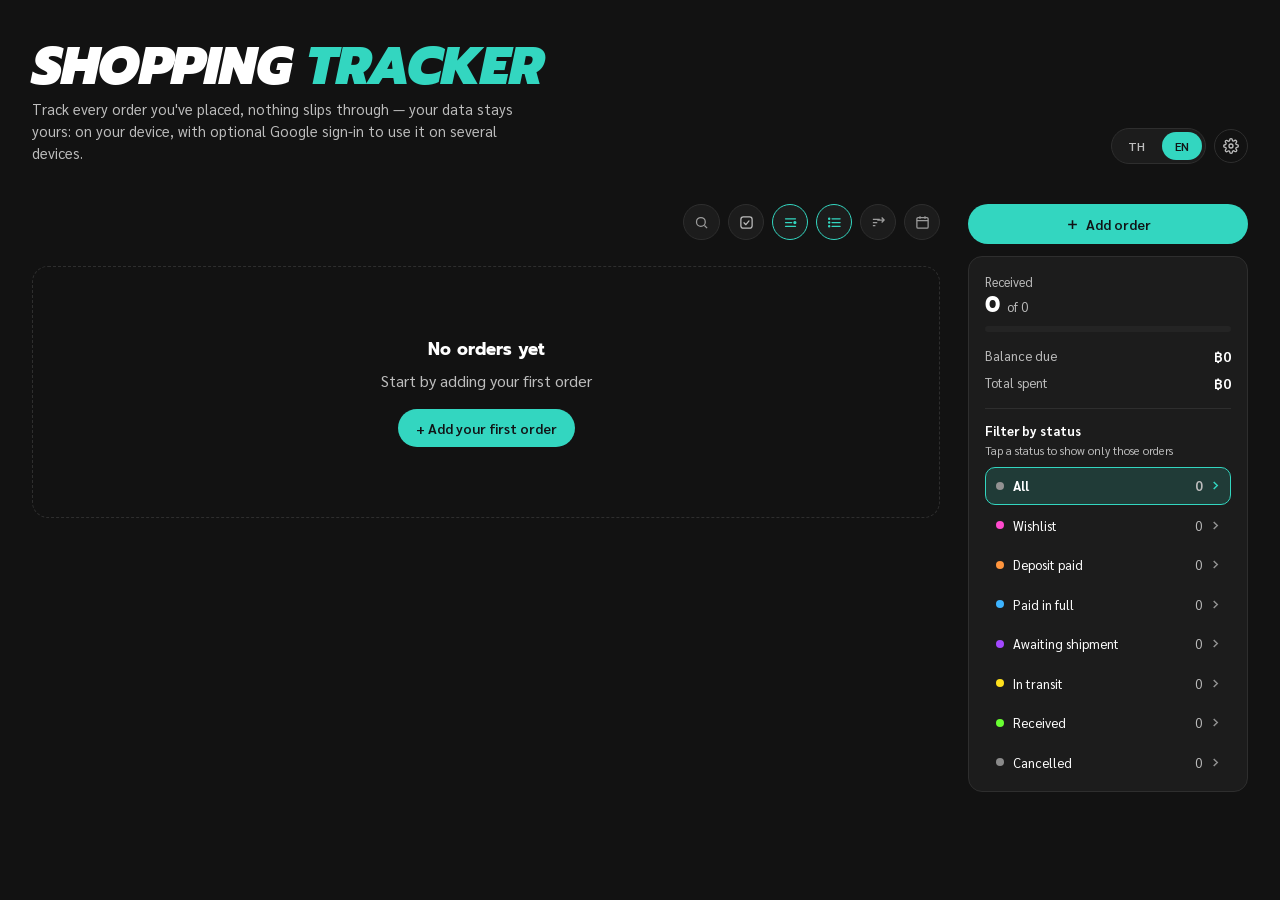
==== index.html @ 0cabcb52 "Add files via upload" ====
<!DOCTYPE html>
<html lang="en">
<head>
<meta charset="UTF-8">
<meta name="viewport" content="width=device-width, initial-scale=1.0">
<title>Shopping Tracker</title>
<link rel="icon" type="image/svg+xml" href="data:image/svg+xml,%3Csvg%20xmlns%3D%22http%3A%2F%2Fwww.w3.org%2F2000%2Fsvg%22%20viewBox%3D%220%200%2024%2024%22%3E%3Crect%20width%3D%2224%22%20height%3D%2224%22%20rx%3D%226%22%20fill%3D%22%2333d6c0%22%2F%3E%3Cg%20transform%3D%22translate%284.4%204.6%29%20scale%28.63%29%22%20fill%3D%22none%22%20stroke%3D%22%23121212%22%20stroke-width%3D%222.4%22%20stroke-linecap%3D%22round%22%20stroke-linejoin%3D%22round%22%3E%3Ccircle%20cx%3D%229%22%20cy%3D%2221%22%20r%3D%221.2%22%2F%3E%3Ccircle%20cx%3D%2220%22%20cy%3D%2221%22%20r%3D%221.2%22%2F%3E%3Cpath%20d%3D%22M1%201h4l2.7%2013.4a2%202%200%200%200%202%201.6h9.7a2%202%200%200%200%202-1.6L23%206H6%22%2F%3E%3C%2Fg%3E%3C%2Fsvg%3E">
<link rel="apple-touch-icon" href="[data-uri]">
<link rel="preconnect" href="https://fonts.googleapis.com">
<link href="https://fonts.googleapis.com/css2?family=Prompt:ital,wght@0,500;0,600;0,700;1,800;1,900&family=Sarabun:wght@400;500;600&display=swap" rel="stylesheet">
<style>
  :root{
    --bg: #121212;
    --bg-soft: #171717;
    --surface: #1c1c1c;
    --surface-alt: #242424;
    --border: #2e2e2e;
    --text: #ffffff;
    --text-muted: #bdbdbd;
    --text-faint: #929292;
    --accent: #33d6c0;
    --accent-strong: #14b8a6;
    --accent-soft: rgba(51,214,192,.14);
    --accent-ink: #33d6c0;
    --on-accent: #111315;
    --on-color: #111315;
    --due-ink: #ff953d;
    --status-deposit: #ff953d;
    --status-full: #3db4ff;
    --status-shipping: #a348ff;
    --status-intransit: #ffe11d;
    --status-received: #69ff32;
    --status-cancelled: #8a8a8a;
    --status-wishlist: #ff4ace;
    --danger: #ef6f6f;
    --radius: 12px;
    --radius-lg: 16px;
    --font-display: 'Prompt', 'Sarabun', 'Segoe UI', 'Leelawadee UI', sans-serif;
    --font-body: 'Sarabun', 'Noto Sans Thai', 'Segoe UI', 'Leelawadee UI', sans-serif;
  }

  /* ---------- Modes ---------- */
  /* :root above is dark mode (default). The primary color (--accent*, --on-accent) is
     overridden at runtime by applyAppearance() from the gear menu. */
  [data-theme="light"]{
    --bg: #f7f7f8;
    --bg-soft: #ffffff;
    --surface: #ffffff;
    --surface-alt: #f0f1f2;
    --border: #e2e3e6;
    --text: #1a1a1a;
    --text-muted: #57575c;
    --text-faint: #77777d;
    --accent: #0f9c8c;
    --accent-strong: #0c7c70;
    --accent-soft: rgba(15,156,140,.10);
    --accent-ink: #0f9c8c;
    --on-accent: #ffffff;
    --on-color: #111315;
    --due-ink: #ec6300;
    --status-deposit: #ffab66;
    --status-full: #66c4ff;
    --status-shipping: #ba75ff;
    --status-intransit: #ffe433;
    --status-received: #9aff75;
    --status-cancelled: #9a9aa0;
    --status-wishlist: #ff6dd8;
    --danger: #d64545;
  }


  *{ box-sizing: border-box; }
  html,body{ margin:0; padding:0; }
  body{
    background: var(--bg);
    color: var(--text);
    font-family: var(--font-body);
    line-height: 1.5;
    min-height: 100vh;
    padding-bottom: 64px;
  }
  h1,h2,h3, .display{ font-family: var(--font-display); margin: 0; }
  button{ font-family: inherit; }
  a{ color: var(--accent-ink); }
  ::selection{ background: var(--accent-soft); }

  :focus-visible{ outline: 2px solid var(--accent); outline-offset: 2px; }

  .wrap{ max-width: 1600px; margin: 0 auto; padding: 0 32px; }

  /* ---------- Header ---------- */
  .app-header{
    position: relative;
    padding: 40px 0 20px;
  }
  .header-content{
    position: relative; z-index: 2;
    display:flex; align-items:flex-end; justify-content:space-between; gap: 16px; flex-wrap: wrap;
  }
  /* Punchy display title: heavy italic caps (Latin), last word picked out in the primary color */
  .header-text h1{
    font-size: clamp(30px, 6.2vw, 52px); font-weight: 900; font-style: italic; text-transform: uppercase;
    letter-spacing: -.015em; line-height: 1.02; color: var(--text);
  }
  html[lang="th"] .header-text h1{ letter-spacing: 0; line-height: 1.18; }
  .header-text h1 .hl{ color: var(--accent); }
  .header-text p{ max-width: 62ch; }
  .header-text p{ margin: 6px 0 0; color: var(--text-muted); font-size: 14.5px; }
  .header-overlay{ display:none; }
  .header-actions{ display:flex; gap:8px; flex-wrap: wrap; align-items:center; }

  /* Banner mode: a custom header photo with the title/subtitle and the action
     buttons both anchored to the bottom edge (same row as the default layout),
     faded into the page background so the text stays readable. */
  .app-header.has-banner{
    position: relative;
    padding: 0; min-height: 280px; border-radius: var(--radius-lg);
    background-size: cover; background-position: center;
    display:flex; flex-direction:column;
  }
  .app-header.has-banner .header-overlay{
    display:block; position:absolute; inset:0; pointer-events:none; border-radius: inherit;
    background: linear-gradient(to top, var(--bg) 0%, var(--bg) 10%, transparent 62%);
  }
  .app-header.has-banner .header-content{
    flex: 1 1 auto; position:relative;
    padding: 16px 22px 22px; min-height: 280px;
  }
  .app-header.has-banner .header-actions{
    background: rgba(0,0,0,.5); backdrop-filter: blur(10px); -webkit-backdrop-filter: blur(10px);
    padding: 6px; border-radius: 999px;
  }
  .app-header.has-banner .header-actions .btn-ghost-sm,
  .app-header.has-banner .header-actions .btn-icon-info{
    color: #f5f5f5; border-color: rgba(255,255,255,.3);
  }
  .app-header.has-banner .header-actions .btn-ghost-sm:hover,
  .app-header.has-banner .header-actions .btn-icon-info:hover{
    color: #ffffff; border-color: rgba(255,255,255,.55);
  }
  .app-header.has-banner .header-text h1{ text-shadow: 0 2px 16px color-mix(in srgb, var(--bg) 85%, transparent); }
  .app-header.has-banner .header-text h1 .hl{ color: color-mix(in srgb, var(--accent) 72%, #fff); }
  [data-theme="light"] .app-header.has-banner .header-text h1 .hl{ color: var(--accent-strong); }
  .app-header.has-banner .header-text p{ text-shadow: 0 1px 8px color-mix(in srgb, var(--bg) 80%, transparent); }

  .btn-ghost-sm{
    background: transparent; border: 1px solid var(--border); color: var(--text-muted);
    padding: 8px 14px; border-radius: 999px; font-size: 13px; cursor:pointer;
    display:inline-flex; align-items:center; gap:6px; transition: border-color .15s, color .15s;
  }
  .btn-ghost-sm:hover{ border-color: var(--accent); color: var(--text); }

  .lang-toggle{
    display:flex; background: var(--surface); border:1px solid var(--border); border-radius:999px; padding:3px; gap:3px;
  }
  .lang-toggle .lang-btn{
    background:none; border:none; color: var(--text-muted); padding: 6px 13px; border-radius:999px;
    font-size: 12px; font-weight:600; cursor:pointer; letter-spacing:.02em;
  }
  .lang-toggle .lang-btn.active{ background: var(--accent); color: var(--on-accent); }

  .btn-icon-info{
    width: 34px; height: 34px; border-radius: 50%; flex-shrink: 0;
    display:flex; align-items:center; justify-content:center;
    background: transparent; border: 1px solid var(--border); color: var(--text-muted); cursor:pointer;
    transition: border-color .15s, color .15s;
  }
  .btn-icon-info:hover{ border-color: var(--accent); color: var(--text); }



  /* ---------- Help (manual style) ---------- */
  .modal.help-modal{ max-width: 680px; }
  .help-tabs{ display:flex; gap:6px; overflow-x:auto; padding-bottom:6px; margin-bottom:6px; scrollbar-width:thin; }
  .help-tab{
    flex:0 0 auto; padding:7px 14px; border-radius:999px; border:1px solid var(--border); background: var(--surface);
    color: var(--text-muted); font:inherit; font-size:13px; cursor:pointer; white-space:nowrap;
  }
  .help-tab:hover{ border-color: var(--accent); color: var(--text); }
  .help-tab.active{ background: var(--accent); border-color: var(--accent); color: var(--on-accent); font-weight:600; }
  .help-panel{ display:none; }
  .help-panel.active{ display:block; }
  .hintro{ margin:10px 0 4px; font-size:14px; color: var(--text-muted); line-height:1.6; }
  .hstep{ display:flex; gap:14px; padding:16px 0; border-top:1px solid var(--border); }
  .hstep:first-of-type{ border-top:none; }
  .hnum{
    flex:0 0 28px; height:28px; border-radius:50%; background: var(--accent-soft); color: var(--accent-ink);
    display:flex; align-items:center; justify-content:center; font-weight:700; font-size:13px;
  }
  .hbody{ min-width:0; flex:1; }
  .hbody h4{ margin:3px 0 4px; font-size:15px; font-weight:600; font-family: var(--font-display); }
  .hbody p{ margin:0; font-size:13.5px; line-height:1.65; color: var(--text-muted); }
  .hviz{
    margin-top:10px; padding:12px; background: var(--surface); border:1px solid var(--border); border-radius:10px;
    display:flex; flex-wrap:wrap; gap:8px; align-items:center;
  }
  .hcallout{
    margin-top:12px; padding:12px 14px; border-radius:10px; display:flex; gap:10px; font-size:13px; line-height:1.6;
    background: rgba(255,171,0,.10); border:1px solid rgba(255,171,0,.38); color: var(--text);
  }
  .mk-btn{ display:inline-block; background: var(--accent); color: var(--on-accent); font-weight:600; font-size:13px; padding:8px 18px; border-radius:999px; }
  .mk-btn.sm{ font-size:12px; padding:6px 14px; }
  .mk-flow{ display:flex; flex-wrap:wrap; gap:6px; align-items:center; }
  .mk-pill{ display:inline-flex; align-items:center; gap:6px; padding:3px 10px; border-radius:999px; border:1.5px solid; background: var(--surface-alt); font-size:11.5px; font-weight:700; color: var(--text); }
  .mk-pill i{ width:8px; height:8px; border-radius:50%; display:inline-block; }
  .mk-arrow{ color: var(--text-faint); font-size:15px; line-height:1; }
  .mk-calc{ display:flex; gap:18px; flex-wrap:wrap; font-size:12.5px; color: var(--text-muted); }
  .mk-calc b{ color: var(--text); margin-left:4px; }
  .mk-calc .due, .mk-calc .due b{ color: var(--due-ink); }
  .mk-drop{ width:100%; display:flex; align-items:center; gap:14px; padding:14px; border:1.5px dashed var(--border); border-radius:10px; color: var(--text-faint); }
  .mk-drop svg{ width:30px; height:30px; flex-shrink:0; }
  .mk-drop .chips{ display:flex; flex-wrap:wrap; gap:6px; }
  .mk-chip{ padding:3px 10px; border-radius:999px; background: var(--surface-alt); border:1px solid var(--border); font-size:11.5px; color: var(--text); }
  .mk-tools{ display:flex; flex-wrap:wrap; gap:6px 10px; }
  .mk-tool{ display:flex; flex-direction:column; align-items:center; gap:5px; width:86px; font-size:11px; color: var(--text-muted); text-align:center; line-height:1.3; }
  .mk-tool .ic{ width:36px; height:36px; border-radius:50%; border:1px solid var(--border); background: var(--surface-alt); display:flex; align-items:center; justify-content:center; color: var(--text); }
  .mk-track{ width:100%; }
  .mk-track .n{ font-size:13.5px; font-weight:600; margin-bottom:8px; }
  .mk-track .n span{ color: var(--text-muted); font-weight:400; font-size:12.5px; }
  .mk-track .dest{ margin-top:8px; font-size:12px; color: var(--text-muted); }
  .mk-track .dest b{ color: var(--text); }
  .mk-menu{ width:100%; max-width:250px; }
  .mk-menu .seg2{ display:flex; gap:4px; padding:3px; background: var(--surface-alt); border:1px solid var(--border); border-radius:10px; font-size:12.5px; }
  .mk-menu .seg2 span{ flex:1; text-align:center; padding:5px; border-radius:7px; color: var(--text-muted); }
  .mk-menu .seg2 span.on{ background: var(--surface); color: var(--text); font-weight:600; box-shadow: 0 1px 3px rgba(0,0,0,.25); }
  .mk-menu .dots{ display:flex; justify-content:space-between; margin-top:10px; padding:0 4px; }
  .mk-menu .dots i{ width:22px; height:22px; border-radius:50%; display:inline-block; box-shadow: inset 0 0 0 1px rgba(0,0,0,.18); }
  @media (max-width: 520px){
    .hstep{ gap:10px; }
    .mk-tool{ width:70px; }
  }

  /* ---------- Summary rail ---------- */
  .progress-track{
    margin-top: 12px; height: 6px; border-radius: 999px; background: var(--surface-alt); overflow:hidden;
  }
  .progress-fill{
    height: 100%; border-radius: 999px; background: var(--accent); transition: width .25s ease;
  }


  .layout{ display:flex; flex-direction:column; gap:14px; margin-top:20px; }
  .main-col{ min-width:0; }
  .rail{ order:-1; }
  .main-col > .toolbar{ margin-top: 0; justify-content:flex-start; }
  .main-col .chip-row{ margin: 0 0 12px; flex-wrap:nowrap; overflow-x:auto; padding-bottom:2px; }
  .main-col .chip-row .chip{ flex: 0 0 auto; }
  .chip-count{ font-size:11.5px; opacity:.75; }
  .summary-card{
    background: var(--surface); border:1px solid var(--border); border-radius:14px; padding:12px 14px;
    display:flex; flex-direction:column;
  }
  .sum-top{ display:flex; align-items:center; justify-content:space-between; gap:12px; flex-wrap:wrap; }
  .sum-label{ font-size:12.5px; color: var(--text-muted); }
  .sum-big{ font-family: var(--font-display); font-size:20px; font-weight:700; line-height:1.2; }
  .sum-of{ font-family: var(--font-body); font-size:12.5px; font-weight:400; color: var(--text-muted); }
  .sum-lines{ display:flex; gap:16px; }
  .sum-line{ display:flex; flex-direction:column; font-size:12.5px; color: var(--text-muted); }
  .sum-line b{ font-size:14px; color: var(--text); }
  .sum-line b.has-due{ color: var(--due-ink); }
  .summary-card .progress-track{ margin-top: 10px; }
  .rail-filter{ display:none; }
  .btn-primary#btnAdd{
    position:fixed; right:16px; bottom:18px; z-index:30; height:48px; padding:0 20px;
    box-shadow: 0 6px 18px rgba(0,0,0,.45);
  }
  @media (max-width: 1023px){ .wrap{ padding-bottom: 90px; } }
  @media (min-width: 1024px){
    .layout{ display:grid; grid-template-columns: minmax(0,1fr) 280px; gap:28px; align-items:start; }
    .rail{ order:0; position:sticky; top:16px; max-height: calc(100vh - 32px); overflow-y:auto; }
    .main-col .chip-row{ display:none; }
    .main-col > .toolbar{ justify-content:flex-end; }
    .btn-primary#btnAdd{ position:static; width:100%; height:40px; justify-content:center; margin-bottom:12px; box-shadow:none; }
    .summary-card{ padding:16px 16px 10px; }
    .sum-top{ display:contents; }
    .sum-block{ order:1; }
    .summary-card .progress-track{ order:2; margin-top:8px; }
    .sum-lines{ order:3; flex-direction:column; gap:6px; margin-top:14px; }
    .sum-line{ flex-direction:row; justify-content:space-between; font-size:13px; }
    .sum-big{ font-size:22px; }
    .rail-filter{ order:4; display:block; border-top:1px solid var(--border); margin-top:14px; padding-top:12px; }
    .filter-head{ display:flex; align-items:center; justify-content:space-between; font-size:13px; font-weight:700; }
    .filter-hint{ font-size:11.5px; color: var(--text-muted); margin:2px 0 8px; line-height:1.4; }
    .filter-clear{ background:none; border:none; color: var(--accent-ink); font:inherit; font-size:12px; font-weight:500; cursor:pointer; padding:2px 4px; }
    .filter-clear:hover{ text-decoration:underline; }
    .rail-row{
      display:flex; align-items:center; gap:9px; width:100%; padding:8px 10px; margin-top:2px;
      border:1px solid transparent; border-radius:10px; background:transparent; color: var(--text);
      font:inherit; font-size:13px; cursor:pointer; text-align:left; transition: background .12s, border-color .12s;
    }
    .rail-row:hover{ background: var(--surface-alt); border-color: var(--border); }
    .rail-row .dot{ width:8px; height:8px; border-radius:50%; background: currentColor; flex-shrink:0; }
    .rail-row .dot-all{ background: var(--text-faint); }
    .rail-row .count{ margin-left:auto; color: var(--text-muted); font-variant-numeric: tabular-nums; }
    .rail-row .go{ width:9px; height:9px; color: var(--text-faint); flex-shrink:0; transition: transform .12s, color .12s; }
    .rail-row:hover .go{ color: var(--accent-ink); transform: translateX(2px); }
    .rail-row.active{ background: var(--accent-soft); border-color: var(--accent); font-weight:700; }
    .rail-row.active .go{ color: var(--accent-ink); }
  }

  /* Settings menu (gear) */
  .settings-wrap{ position:relative; }
  .settings-menu{
    display:none; position:absolute; right:0; top: calc(100% + 8px); width:272px; max-width: calc(100vw - 16px); z-index:50;
    background: var(--surface); border:1px solid var(--border); border-radius:14px; padding:6px;
    box-shadow: 0 12px 32px rgba(0,0,0,.45);
  }
  .settings-menu.open{ display:block; }
  .menu-item{
    display:flex; align-items:center; gap:10px; width:100%; padding:9px 10px; border:none; background:none;
    color: var(--text); font:inherit; font-size:13.5px; border-radius:8px; cursor:pointer; text-align:left;
  }
  .menu-item:hover, .menu-item:focus-visible{ background: var(--surface-alt); outline:none; }
  .menu-item svg{ width:16px; height:16px; color: var(--text-muted); flex-shrink:0; }
  .menu-sep{ height:1px; background: var(--border); margin:4px 6px; }

  /* ---------- Toolbar ---------- */
  .toolbar{
    margin-top: 20px;
    display:flex; align-items:center; justify-content:flex-end; gap: 8px; flex-wrap: nowrap;
    overflow-x: auto; -webkit-overflow-scrolling: touch;
    padding-bottom: 4px;
  }
  .toolbar::-webkit-scrollbar{ height: 4px; }
  .toolbar::-webkit-scrollbar-thumb{ background: var(--border); border-radius: 4px; }
  .search-box{
    flex: 0 0 auto;
    display:flex; align-items:center; gap:0;
    background: var(--surface); border: 1px solid var(--border); border-radius: 999px;
    height: 36px; min-width: 36px; padding: 0 10px; justify-content:center; color: var(--text-muted);
  }
  .search-toggle{ display:flex; align-items:center; justify-content:center; background:none; border:none; padding:0; color:inherit; cursor:pointer; flex-shrink:0; }
  .search-toggle svg{ opacity:.8; }
  .search-box:hover .search-toggle svg{ opacity:1; }
  .search-box.open{ flex: 0 1 230px; gap:8px; cursor:text; padding: 0 13px; justify-content:flex-start; }
  .search-box.open .search-toggle svg{ opacity:.7; }
  .search-box input[type=text]{
    border:none; background:transparent; color: var(--text); font-size: 13.5px; padding:0;
    width:0; min-width: 0; opacity:0; pointer-events:none;
  }
  .search-box.open input[type=text]{ width:100%; opacity:1; pointer-events:auto; }
  .search-box input:focus{ outline: none; }

  /* Sort and year are icon buttons; the real <select> sits invisibly on top so a click opens its list. */
  .select-wrap{
    position:relative; flex: 0 0 auto; width: 36px; height: 36px;
    display:flex; align-items:center; justify-content:center;
    background: var(--surface); border: 1px solid var(--border); border-radius: 999px;
    color: var(--text-muted); transition: border-color .15s, color .15s;
  }
  .select-wrap:hover{ color: var(--text); }
  .select-wrap svg{ flex-shrink:0; width:15px; height:15px; opacity:.8; pointer-events:none; }
  .select-wrap svg.chev{ display:none; }
  .select-wrap.is-active{ border-color: var(--accent); color: var(--accent-ink); }
  select.field-select{
    position:absolute; inset:0; width:100%; height:100%; opacity:0; cursor:pointer;
    border:none; background: transparent; font-size: 13px; padding:0;
    appearance: none; -webkit-appearance:none; -moz-appearance:none;
  }
  select.field-select:focus-visible{ outline: 2px solid var(--accent); outline-offset: 2px; opacity:0; }
  .select-wrap:focus-within{ border-color: var(--accent); }

  .btn-primary{
    flex: 0 0 auto; white-space: nowrap;
    background: var(--accent); color: var(--on-accent); border:none; font-weight:600;
    padding: 10px 18px; border-radius: 999px; font-size: 14px; cursor:pointer;
    display:inline-flex; align-items:center; gap:6px; transition: background .15s, transform .1s;
  }
  .btn-primary:hover{ background: var(--accent-strong); }
  .btn-primary:active{ transform: scale(.97); }

  .chip-row{ margin-top: 12px; display:flex; gap:8px; flex-wrap:wrap; }
  .chip{
    border: 1px solid var(--border); background: transparent; color: var(--text-muted);
    padding: 6px 13px; border-radius: 999px; font-size: 12.5px; cursor:pointer;
    display:inline-flex; align-items:center; gap:6px; transition: all .15s;
  }
  .chip .dot{ width:7px; height:7px; border-radius:50%; background: currentColor; }
  .chip.active{ border-color: transparent; color:var(--on-color); font-weight:600; }
  .chip[data-status="all"].active{ background: var(--accent); color: var(--on-accent); }
  .chip[data-status="deposit"].active{ background: var(--status-deposit); }
  .chip[data-status="full"].active{ background: var(--status-full); }
  .chip[data-status="shipping"].active{ background: var(--status-shipping); }
  .chip[data-status="intransit"].active{ background: var(--status-intransit); }
  .chip[data-status="received"].active{ background: var(--status-received); }
  .chip[data-status="cancelled"].active{ background: var(--status-cancelled); }
  .chip[data-status="wishlist"].active{ background: var(--status-wishlist); }

  /* ---------- Grid ---------- */
  /* ---------- List view + status groups ---------- */
  .grid-flow{ margin-top: 22px; }
  .group{ margin-top: 22px; }
  .group:first-child{ margin-top: 0; }
  .group .grid{ margin-top: 10px; }
  .group-head{
    display:flex; align-items:center; gap:8px; width:100%; text-align:left;
    background:none; border:none; border-bottom:1px solid var(--border); padding: 4px 2px 9px;
    color: var(--text); font-family: inherit; font-size: 14px; font-weight:700; cursor:pointer;
  }
  .group-head .chev-g{ width:12px; height:12px; flex-shrink:0; color: var(--text-muted); transition: transform .15s; }
  .group.collapsed .group-head .chev-g{ transform: rotate(-90deg); }
  .group-head .g-dot{ width:8px; height:8px; border-radius:50%; flex-shrink:0; }
  .group-head .g-count{ font-weight:500; font-size:12.5px; color: var(--text-muted); }
  .group-head .g-extra{ margin-left:auto; font-weight:500; font-size:12.5px; color: var(--due-ink); }
  .group.collapsed .group-head{ border-bottom-color: transparent; }

  .list{ margin-top: 10px; display:flex; flex-direction:column; gap: 6px; }
  .grid-flow > .list{ margin-top: 0; }
  .row{
    display:grid; align-items:center; gap: 4px 14px; cursor:pointer;
    grid-template-columns: 56px minmax(0,1fr) 150px 130px 150px;
    grid-template-areas: "thumb main date price status";
    background: var(--surface); border: 1px solid var(--border); border-left: 3px solid transparent;
    border-radius: var(--radius); padding: 7px 12px 7px 8px; transition: border-color .15s;
  }
  .row:hover{ border-color: var(--accent); }
  .row.b-deposit{ border-left-color: var(--status-deposit); }
  .row.b-full{ border-left-color: var(--status-full); }
  .row.b-shipping{ border-left-color: var(--status-shipping); }
  .row.b-intransit{ border-left-color: var(--status-intransit); }
  .row.b-cancelled{ border-left-color: var(--status-cancelled); }
  .row.b-wishlist{ border-left-color: var(--status-wishlist); }
  .row.is-cancelled{ opacity:.55; }
  .row-thumb{ grid-area: thumb; width:56px; height:40px; border-radius:6px; overflow:hidden; background: var(--surface-alt); display:flex; align-items:center; justify-content:center; color: var(--text-faint); }
  .row-thumb img{ width:100%; height:100%; object-fit:cover; display:block; }
  .row-thumb svg{ width:20px; height:20px; }
  .row-main{ grid-area: main; min-width:0; }
  .row-title{ font-size:14px; font-weight:600; white-space:nowrap; overflow:hidden; text-overflow:ellipsis; }
  .row-shop{ font-size:12px; color: var(--text-muted); white-space:nowrap; overflow:hidden; text-overflow:ellipsis; }
  .row-date{ grid-area: date; font-size:12.5px; color: var(--text-muted); white-space:nowrap; }
  .row-price{ grid-area: price; font-size:14px; font-weight:700; text-align:right; }
  .row-price .na, .card .price-row .na{ color: var(--text-faint); font-weight:500; }
  .untitled{ color: var(--text-muted); font-style:italic; font-weight:500; }
  .row-price .remain{ font-size:11.5px; font-weight:500; color: var(--due-ink); }
  .row-status{ grid-area: status; display:flex; justify-content:flex-end; }
  .row .status-select{ position:static; width:150px; }
  @media (max-width: 760px){
    .row{ grid-template-columns: 56px minmax(0,1fr) auto; grid-template-areas: "thumb main status" "thumb price status"; }
    .row-date{ display:none; }
    .row-price{ text-align:left; }
  }
  .icon-toggle{
    position:relative; flex: 0 0 auto; width:36px; height:36px; display:flex; align-items:center; justify-content:center;
    background: var(--surface); border:1px solid var(--border); border-radius:999px; color: var(--text-muted); cursor:pointer;
    transition: border-color .15s, color .15s;
  }
  .icon-toggle:hover{ color: var(--text); }
  .icon-toggle.is-active{ border-color: var(--accent); color: var(--accent-ink); }
  .icon-toggle svg{ width:15px; height:15px; }
  .grid{
    margin-top: 22px;
    display:grid; grid-template-columns: repeat(auto-fill, minmax(190px, 1fr)); gap: 12px;
  }
  .card{
    background: var(--surface); border: 1px solid var(--border); border-radius: var(--radius-lg);
    overflow:hidden; cursor:pointer; position:relative;
    transition: border-color .15s, transform .12s;
  }
  .card:hover{ border-color: var(--accent); transform: translateY(-2px); }
  /* Smaller badge on cards (list rows keep the regular size) */
  .card .status-select{ top:7px; right:7px; max-width: calc(100% - 14px); font-size:10.5px; padding: 2px 19px 2px 8px; background-position: right 7px center; background-size: 8px 5px; }
  .card .status-select.status-received-bg, .card .status-select[class*="-bg"]{ padding: 2.5px 19px 2.5px 8.5px; }
  .card .thumb{
    width:100%; aspect-ratio: 16/9; object-fit: cover; background: var(--surface-alt); display:block;
  }
  .card .thumb-placeholder{
    width:100%; aspect-ratio: 16/9; display:flex; align-items:center; justify-content:center;
    background: var(--surface-alt); color: var(--text-faint);
  }
  .status-deposit-bg{ background: var(--status-deposit); }
  .status-full-bg{ background: var(--status-full); }
  .status-shipping-bg{ background: var(--status-shipping); }
  .status-intransit-bg{ background: var(--status-intransit); }
  .status-received-bg{ background: var(--status-received); }
  .status-cancelled-bg{ background: var(--status-cancelled); }
  .status-wishlist-bg{ background: var(--status-wishlist); }

  /* Status changer on each card — a <select> styled as a white pill with a vivid ring + text.
     Filled with the status color (dark text for contrast). */
  .status-select{
    position:absolute; top:10px; right:10px; max-width: 175px;
    font-size: 11.5px; font-weight:700; padding: 3.5px 23px 3.5px 10px; border-radius: 999px;
    background-color: rgba(255,255,255,.86); -webkit-backdrop-filter: blur(3px); backdrop-filter: blur(3px);
    border:2px solid currentColor; cursor:pointer; font-family: inherit;
    box-shadow: 0 2px 8px rgba(0,0,0,.4);
    appearance:none; -webkit-appearance:none; -moz-appearance:none;
    background-repeat:no-repeat; background-position: right 9px center; background-size: 9px 6px;
  }
  /* Dark mode: dark frosted pill with the status color as ring + text */
  .status-select.status-deposit-bg{ background-color: rgba(17,19,21,.78); color: var(--status-deposit); border:1.5px solid var(--status-deposit); box-shadow: 0 1px 4px rgba(0,0,0,.35); padding: 3.5px 23px 3.5px 10.5px; background-image:url("data:image/svg+xml;utf8,<svg xmlns='http://www.w3.org/2000/svg' width='9' height='6'><path d='M0 0l4.5 6L9 0z' fill='%23d9dde1'/></svg>"); }
  .status-select.status-wishlist-bg{ background-color: rgba(17,19,21,.78); color: var(--status-wishlist); border:1.5px solid var(--status-wishlist); box-shadow: 0 1px 4px rgba(0,0,0,.35); padding: 3.5px 23px 3.5px 10.5px; background-image:url("data:image/svg+xml;utf8,<svg xmlns='http://www.w3.org/2000/svg' width='9' height='6'><path d='M0 0l4.5 6L9 0z' fill='%23d9dde1'/></svg>"); }
  .status-select.status-full-bg{ background-color: rgba(17,19,21,.78); color: var(--status-full); border:1.5px solid var(--status-full); box-shadow: 0 1px 4px rgba(0,0,0,.35); padding: 3.5px 23px 3.5px 10.5px; background-image:url("data:image/svg+xml;utf8,<svg xmlns='http://www.w3.org/2000/svg' width='9' height='6'><path d='M0 0l4.5 6L9 0z' fill='%23d9dde1'/></svg>"); }
  .status-select.status-shipping-bg{ background-color: rgba(17,19,21,.78); color: var(--status-shipping); border:1.5px solid var(--status-shipping); box-shadow: 0 1px 4px rgba(0,0,0,.35); padding: 3.5px 23px 3.5px 10.5px; background-image:url("data:image/svg+xml;utf8,<svg xmlns='http://www.w3.org/2000/svg' width='9' height='6'><path d='M0 0l4.5 6L9 0z' fill='%23d9dde1'/></svg>"); }
  .status-select.status-intransit-bg{ background-color: rgba(17,19,21,.78); color: var(--status-intransit); border:1.5px solid var(--status-intransit); box-shadow: 0 1px 4px rgba(0,0,0,.35); padding: 3.5px 23px 3.5px 10.5px; background-image:url("data:image/svg+xml;utf8,<svg xmlns='http://www.w3.org/2000/svg' width='9' height='6'><path d='M0 0l4.5 6L9 0z' fill='%23d9dde1'/></svg>"); }
  /* Light mode: white frosted pill with a vivid ring + text */
  [data-theme="light"] .status-select.status-deposit-bg{ background-color: rgba(255,255,255,.88); color:#f26a00; border:2px solid #f26a00; box-shadow: 0 1px 4px rgba(0,0,0,.14); background-image:url("data:image/svg+xml;utf8,<svg xmlns='http://www.w3.org/2000/svg' width='9' height='6'><path d='M0 0l4.5 6L9 0z' fill='%23f26a00'/></svg>"); }
  [data-theme="light"] .status-select.status-wishlist-bg{ background-color: rgba(255,255,255,.88); color:#d6189f; border:2px solid #d6189f; box-shadow: 0 1px 4px rgba(0,0,0,.14); background-image:url("data:image/svg+xml;utf8,<svg xmlns='http://www.w3.org/2000/svg' width='9' height='6'><path d='M0 0l4.5 6L9 0z' fill='%23d6189f'/></svg>"); }
  [data-theme="light"] .status-select.status-full-bg{ background-color: rgba(255,255,255,.88); color:#0f84d8; border:2px solid #0f84d8; box-shadow: 0 1px 4px rgba(0,0,0,.14); background-image:url("data:image/svg+xml;utf8,<svg xmlns='http://www.w3.org/2000/svg' width='9' height='6'><path d='M0 0l4.5 6L9 0z' fill='%230f84d8'/></svg>"); }
  [data-theme="light"] .status-select.status-shipping-bg{ background-color: rgba(255,255,255,.88); color:#8f33e8; border:2px solid #8f33e8; box-shadow: 0 1px 4px rgba(0,0,0,.14); background-image:url("data:image/svg+xml;utf8,<svg xmlns='http://www.w3.org/2000/svg' width='9' height='6'><path d='M0 0l4.5 6L9 0z' fill='%238f33e8'/></svg>"); }
  [data-theme="light"] .status-select.status-intransit-bg{ background-color: rgba(255,255,255,.88); color:#d19700; border:2px solid #d19700; box-shadow: 0 1px 4px rgba(0,0,0,.14); background-image:url("data:image/svg+xml;utf8,<svg xmlns='http://www.w3.org/2000/svg' width='9' height='6'><path d='M0 0l4.5 6L9 0z' fill='%23d19700'/></svg>"); }
  /* Received (quiet dark glass + light-green ring) and Cancelled (solid grey) keep their own look. */
  .status-select.status-received-bg{
    background-color: rgba(17,19,21,.78); color:#69ff32; border:1.5px solid rgba(105,255,50,.8);
    box-shadow: 0 1px 4px rgba(0,0,0,.35); padding: 3.5px 23px 3.5px 10.5px;
    background-image:url("data:image/svg+xml;utf8,<svg xmlns='http://www.w3.org/2000/svg' width='9' height='6'><path d='M0 0l4.5 6L9 0z' fill='%23d9dde1'/></svg>");
  }
  /* Light mode: received matches the other white frosted pills */
  [data-theme="light"] .status-select.status-received-bg{ background-color: rgba(255,255,255,.88); color:#1f9d00; border:2px solid #1f9d00; box-shadow: 0 1px 4px rgba(0,0,0,.14); background-image:url("data:image/svg+xml;utf8,<svg xmlns='http://www.w3.org/2000/svg' width='9' height='6'><path d='M0 0l4.5 6L9 0z' fill='%231f9d00'/></svg>"); }
  .status-select.status-cancelled-bg{
    background-color: var(--status-cancelled); color: var(--on-color); border:2px solid #fff;
    background-image:url("data:image/svg+xml;utf8,<svg xmlns='http://www.w3.org/2000/svg' width='9' height='6'><path d='M0 0l4.5 6L9 0z' fill='%23111315'/></svg>");
  }
  .status-select:hover{ filter: brightness(.96); }
  .status-select:focus-visible{ outline: 2px solid var(--accent); outline-offset: 2px; }
  .status-select option{ color: var(--text); background: var(--surface); font-weight:500; }

  .card-body{ padding: 9px 11px 10px; border-left: 3px solid transparent; }
  .card-body.b-deposit{ border-left-color: var(--status-deposit); }
  .card-body.b-full{ border-left-color: var(--status-full); }
  .card-body.b-shipping{ border-left-color: var(--status-shipping); }
  .card-body.b-intransit{ border-left-color: var(--status-intransit); }
  .card-body.b-received{ border-left-color: transparent; }
  .card-body.b-cancelled{ border-left-color: var(--status-cancelled); }
  .card-body.b-wishlist{ border-left-color: var(--status-wishlist); }
  /* Cancelled orders stay visible but fade back so they don't compete with live ones. */
  .card.is-cancelled .thumb, .card.is-cancelled .thumb-placeholder, .card.is-cancelled .card-body{ opacity:.5; }
  .card.is-cancelled .thumb{ filter: grayscale(.85); }

  .card h3{ font-size: 13.5px; font-weight:600; line-height:1.3;
    display:-webkit-box; -webkit-line-clamp:2; -webkit-box-orient:vertical; overflow:hidden; }
  .card .shop{ margin-top: 2px; font-size: 11.5px; color: var(--text-muted); display:flex; align-items:center; gap:5px; }
  .card .price-row{ margin-top: 6px; font-size: 13px; }
  .card .price-row .full{ font-weight:600; }
  .card .price-row .remain{ color: var(--due-ink); font-size: 11px; margin-top:1px; }
  .card .date{ margin-top: 4px; font-size: 11px; color: var(--text-faint); }

  .empty-state{
    grid-column: 1/-1; text-align:center; padding: 70px 20px; color: var(--text-muted);
    border: 1px dashed var(--border); border-radius: var(--radius-lg);
  }
  .empty-state h3{ color: var(--text); font-size: 17px; margin-bottom:6px; }
  .empty-state button{ margin-top: 16px; }

  /* ---------- Modal ---------- */
  .modal-overlay{
    position:fixed; inset:0; background: rgba(10,9,14,.7); backdrop-filter: blur(3px);
    display:flex; align-items:flex-start; justify-content:center; padding: 40px 16px;
    opacity:0; pointer-events:none; transition: opacity .15s; z-index: 100; overflow-y:auto;
  }
  .modal-overlay.open{ opacity:1; pointer-events:all; }
  .modal{
    background: var(--bg-soft); border: 1px solid var(--border); border-radius: var(--radius-lg);
    width: 100%; max-width: 560px; padding: 26px; transform: translateY(8px); transition: transform .15s;
    margin-bottom: 40px;
  }
  .modal-overlay.open .modal{ transform: translateY(0); }
  .modal-header{ display:flex; align-items:center; justify-content:space-between; margin-bottom: 18px; }
  .modal-header h2{ font-size: 19px; font-weight:600; }
  .icon-btn{
    background:none; border:none; color: var(--text-muted); cursor:pointer; padding:4px;
    display:flex; border-radius: 8px;
  }
  .icon-btn:hover{ color: var(--text); background: var(--surface-alt); }

  .form-row{ margin-bottom: 15px; }
  .form-row label{ display:block; font-size: 13px; color: var(--text-muted); margin-bottom: 6px; }
  .form-row-2{ display:grid; grid-template-columns: 1fr 1fr; gap: 12px; }
  input[type=text], input[type=number], input[type=date], input[type=url], textarea, select{
    width:100%; background: var(--surface); border: 1px solid var(--border); color: var(--text);
    padding: 10px 12px; border-radius: 8px; font-size: 14px; font-family: inherit;
  }
  /* The dropdown list a <select> opens is rendered by the OS/browser, not by our page —
     it ignores inherited colors unless every <option> is styled explicitly. */
  select option{ background: var(--surface); color: var(--text); }
  input:focus, textarea:focus, select:focus{ outline: none; border-color: var(--accent); }
  textarea{ resize: vertical; min-height: 64px; }
  .hint{ font-size: 12px; color: var(--text-faint); margin-top: 5px; }
  .remain-live{ font-size: 13px; margin-top: 6px; color: var(--due-ink); min-height: 18px; }

  .seg{ display:flex; background: var(--surface); border:1px solid var(--border); border-radius: 8px; padding:3px; gap:3px; }
  .seg button{
    flex:1; background:none; border:none; color: var(--text-muted); padding: 7px 8px; border-radius:6px;
    font-size: 12.5px; cursor:pointer;
  }
  .seg button.active{ background: var(--accent); color:var(--on-accent); font-weight:600; }

  /* Appearance block at the top of the gear menu: one tap changes mode / primary color */
  .menu-appearance{ padding: 6px 6px 8px; }
  .menu-label{ font-size:11.5px; font-weight:600; color: var(--text-muted); margin: 2px 4px 6px; letter-spacing:.02em; }
  .mode-seg{ display:flex; gap:4px; padding:3px; background: var(--surface-alt); border:1px solid var(--border); border-radius:10px; }
  .mode-btn{
    flex:1; display:flex; align-items:center; justify-content:center; gap:6px; padding:6px 8px; border:none; border-radius:7px;
    background:none; color: var(--text-muted); font:inherit; font-size:13px; cursor:pointer;
  }
  .mode-btn svg{ width:15px; height:15px; }
  .mode-btn.active{ background: var(--surface); color: var(--text); font-weight:600; box-shadow: 0 1px 3px rgba(0,0,0,.25); }
  .color-row{ display:flex; gap:8px; justify-content:space-between; padding: 0 4px; }
  .color-dot{
    width:26px; height:26px; border-radius:50%; border:2px solid transparent; padding:0; cursor:pointer;
    box-shadow: inset 0 0 0 1px rgba(0,0,0,.18); transition: transform .12s;
  }
  .color-dot:hover{ transform: scale(1.12); }
  .color-dot.active{ border-color: var(--surface); box-shadow: 0 0 0 2px var(--text); }

  .header-preview{
    width:100%; aspect-ratio: 16/7; border-radius: 8px; overflow:hidden; border:1px solid var(--border);
    background: var(--surface); margin-top:10px; display:flex; align-items:center; justify-content:center;
  }
  .header-preview img{ width:100%; height:100%; object-fit:cover; }
  .header-preview.empty{ color: var(--text-faint); font-size: 12.5px; }

  .img-preview-row{ display:flex; flex-wrap:wrap; gap:8px; margin-top: 10px; }
  .img-preview{ position:relative; width: 64px; height: 64px; border-radius: 8px; overflow:hidden; border:1px solid var(--border); }
  .img-preview img{ width:100%; height:100%; object-fit:cover; display:block; }
  .img-preview .rm{
    position:absolute; top:2px; right:2px; background: rgba(10,9,14,.75); border:none; color:#fff;
    width:18px; height:18px; border-radius:50%; font-size:11px; cursor:pointer; line-height:1;
  }
  /* Main image: one zone for click / drop / paste, with change + remove actions */
  .drop-zone{
    position:relative; width:100%; aspect-ratio:16/9; margin-top:8px; padding:12px; overflow:hidden; cursor:pointer;
    border:1.5px dashed var(--border); border-radius:10px; background: var(--surface);
    display:flex; flex-direction:column; align-items:center; justify-content:center; gap:6px;
    color: var(--text-muted); font-size:12.5px; text-align:center; transition: border-color .15s, background .15s;
  }
  .drop-zone.compact{ aspect-ratio:auto; min-height:84px; flex-direction:row; gap:10px; }
  .drop-zone svg{ width:26px; height:26px; color: var(--text-faint); flex-shrink:0; }
  .drop-zone:hover, .drop-zone:focus-visible, .drop-zone.dragover{ border-color: var(--accent); background: var(--accent-soft); outline:none; }
  .drop-zone.has-img{ border-style:solid; padding:0; cursor:default; }
  .drop-zone.has-img:focus-visible{ box-shadow: 0 0 0 2px var(--accent); }
  .drop-zone img{ width:100%; height:100%; object-fit:cover; display:block; }
  .drop-actions{ position:absolute; top:8px; right:8px; display:flex; gap:6px; }
  .drop-actions button{
    border:none; border-radius:999px; padding:5px 11px; font:inherit; font-size:12px; font-weight:600; cursor:pointer;
    background: rgba(17,19,21,.74); color:#fff; -webkit-backdrop-filter: blur(4px); backdrop-filter: blur(4px);
  }
  .drop-actions button:hover{ background: rgba(17,19,21,.92); }
  .drop-actions button.danger:hover{ background: var(--danger); }
  .link-btn{ background:none; border:none; padding:6px 0 0; font:inherit; font-size:12.5px; color: var(--accent-ink); cursor:pointer; }
  .link-btn:hover{ text-decoration:underline; }
  .main-preview{ width:100%; aspect-ratio: 16/9; border-radius: 8px; overflow:hidden; border:1px solid var(--border); background: var(--surface); margin-top:10px; display:flex; align-items:center; justify-content:center; }
  .main-preview img{ width:100%; height:100%; object-fit:cover; }
  .main-preview.empty{ color: var(--text-faint); font-size: 12.5px; }

  .paste-hint{ font-size:12px; color: var(--text-muted); margin-top:6px; }
  .paste-hint kbd{ font-family:inherit; font-size:11px; padding:1px 6px; border:1px solid var(--border); border-radius:4px; background: var(--surface); }
  .url-add-row{ display:flex; gap:8px; margin-top:8px; }
  .url-add-row input{ flex:1; }
  .url-add-row button{
    background: var(--surface-alt); border:1px solid var(--border); color:var(--text);
    padding: 0 14px; border-radius:8px; cursor:pointer; font-size:13px; white-space:nowrap;
  }

  .modal-footer{ display:flex; justify-content:space-between; align-items:center; margin-top: 20px; gap:10px; }
  .btn-secondary{
    background: var(--surface-alt); color: var(--text); border: 1px solid var(--border);
    padding: 10px 16px; border-radius: 999px; font-size:14px; cursor:pointer;
  }
  .btn-danger-text{ background:none; border:none; color: var(--danger); font-size: 13.5px; cursor:pointer; }
  .btn-danger-text:hover{ text-decoration: underline; }

  .hbody .hsub{ margin-top:6px; padding-left:14px; position:relative; }
  .hbody .hsub::before{ content:"•"; position:absolute; left:2px; color: var(--accent-ink); }
  /* Google Drive sync (menu + gear dot) */
  .acct-block{ padding: 2px 0 0; }
  .acct-head{ display:flex; align-items:center; gap:10px; padding:8px 10px 6px; }
  .acct-head[hidden]{ display:none; }
  .acct-avatar{
    flex:0 0 auto; width:34px; height:34px; border-radius:50%; display:flex; align-items:center; justify-content:center;
    background: var(--accent); color: var(--on-accent); font-weight:700; font-size:15px; text-transform:uppercase;
  }
  .acct-meta{ min-width:0; }
  .acct-email{ font-size:13.5px; font-weight:600; overflow:hidden; text-overflow:ellipsis; white-space:nowrap; }
  .acct-sub{ font-size:11.5px; color: var(--text-muted); line-height:1.35; }
  .acct-sub.ok{ color: var(--accent-ink); }
  .acct-sub.warn{ color: var(--due-ink); }
  .acct-hint{ margin: 4px 12px 8px; }
  .acct-policy{ display:block; margin: 2px 12px 8px; font-size:11.5px; color: var(--text-muted); text-decoration: underline; }
  .acct-policy:hover{ color: var(--accent-ink); }
  .hbody .plink{ color: var(--accent-ink); font-weight:600; }
  .acct-block.signed-out .menu-item#btnSyncConnect{
    justify-content:center; gap:10px; width: calc(100% - 12px); margin: 0 6px 6px; padding: 12px 14px;
    border:1px solid var(--border); border-radius:999px; background: var(--surface-alt); font-weight:600;
  }
  .acct-block.signed-out .menu-item#btnSyncConnect:hover{ border-color: var(--accent); }
  .acct-block.signed-out .menu-item#btnSyncConnect svg{ color: var(--text); width:18px; height:18px; }
  .acct-block.signed-in .ic-signin, .acct-block.signed-out .ic-sync{ display:none; }
  .menu-note{ font-size:11.5px; color: var(--text-muted); margin: 0 10px 6px 12px; line-height:1.4; }
  .menu-note.ok{ color: var(--accent-ink); }
  .menu-note.warn{ color: var(--due-ink); }
  .menu-item[hidden]{ display:none; }
  .btn-icon-info{ position:relative; }
  .btn-icon-info.sync-attn::after{
    content:""; position:absolute; top:2px; right:2px; width:10px; height:10px; border-radius:50%;
    background: var(--due-ink); border:2px solid var(--surface);
  }
  .btn-icon-info.sync-busy svg{ animation: syncspin 1.1s linear infinite; }
  @keyframes syncspin{ to{ transform: rotate(360deg); } }

  /* Bulk select / delete */
  .sel-box{
    display:none; position:absolute; z-index:5; left:8px; top:8px; width:22px; height:22px; border-radius:7px;
    align-items:center; justify-content:center; background: var(--surface); border:2px solid var(--text-muted);
    color: transparent; box-shadow: 0 1px 4px rgba(0,0,0,.35);
  }
  .sel-box svg{ width:14px; height:14px; }
  .selecting .sel-box{ display:flex; }
  .card > .sel-box{ left:auto; top:auto; right:10px; bottom:10px; }
  .selecting .row .sel-box{ left:10px; top:50%; transform: translateY(-50%); }
  .selecting .row{ padding-left: 44px; position:relative; }
  .selecting .row .row-thumb{ margin-left:0; }
  .selecting .card, .selecting .row{ user-select:none; }
  .selecting .status-select{ pointer-events:none; opacity:.85; }
  .selecting .card:hover{ transform:none; }
  .is-selected{ border-color: var(--accent) !important; box-shadow: 0 0 0 2px var(--accent); }
  .is-selected .sel-box{ background: var(--accent); border-color: var(--accent); color: var(--on-accent); }
  .bulk-bar{
    position:fixed; left:50%; bottom:18px; transform: translateX(-50%); z-index:60; display:none;
    align-items:center; gap:10px; padding:8px 10px 8px 16px; max-width: calc(100vw - 24px);
    background: var(--surface); border:1px solid var(--border); border-radius:999px; box-shadow: 0 10px 30px rgba(0,0,0,.45);
  }
  .bulk-bar.show{ display:flex; }
  .bulk-count{ font-size:13.5px; font-weight:600; white-space:nowrap; }
  .bulk-btn{
    border:1px solid var(--border); background: var(--surface-alt); color: var(--text); border-radius:999px;
    padding:8px 14px; font-size:13px; font-weight:500; cursor:pointer; white-space:nowrap;
  }
  .bulk-btn:hover{ border-color: var(--accent); }
  .bulk-btn.danger{ background: var(--danger); border-color: var(--danger); color:#fff; font-weight:600; }
  .bulk-btn.danger:disabled{ opacity:.4; cursor:not-allowed; }
  body.selecting .btn-primary#btnAdd{ display:none; }
  @media (max-width: 480px){
    .bulk-bar{ gap:6px; padding:6px 8px 6px 12px; }
    .bulk-btn{ padding:8px 10px; }
  }
  .footer-right{ display:flex; gap:10px; margin-left:auto; }

  /* ---------- Detail modal ---------- */
  .detail-hero{ width:100%; border-radius: var(--radius); overflow:hidden; background:var(--surface-alt); aspect-ratio:16/10; display:flex; align-items:center; justify-content:center; }
  .detail-hero img{ width:100%; height:100%; object-fit:cover; }
  .detail-status{ margin-top:14px; display:inline-flex; align-items:center; gap:6px; font-size:12.5px; font-weight:600; padding:5px 12px; border-radius:999px; color:var(--on-color); }
  .detail-title{ font-size: 21px; font-weight:700; margin-top: 12px; }
  .detail-shop{ color: var(--text-muted); font-size: 13.5px; margin-top: 4px; }
  .detail-grid{ margin-top: 16px; display:grid; grid-template-columns: 1fr 1fr; gap: 12px 20px; }
  .detail-item .k{ font-size: 12px; color: var(--text-faint); }
  .detail-item .v{ font-size: 14.5px; margin-top:2px; }
  .detail-item .v.remain{ color: var(--due-ink); }
  .detail-notes{ margin-top:16px; font-size: 13.5px; color: var(--text); background: var(--surface); border:1px solid var(--border); border-radius:8px; padding:12px; white-space:pre-wrap; }
  .detail-tracking{ margin-top:16px; padding:12px; background: var(--surface); border:1px solid var(--border); border-radius:8px; }
  .detail-tracking .k{ font-size:12px; color: var(--text-faint); }
  .detail-tracking .v{ font-size:14.5px; margin-top:2px; margin-bottom:10px; }
  .detail-tracking .track-dest{ margin-top:8px; font-size:12px; color: var(--text-muted); line-height:1.5; }
  .detail-tracking .track-dest b{ color: var(--text); font-weight:600; }
  .detail-tracking .track-courier{ color: var(--text-muted); font-weight:400; font-size:13px; }
  .tracking-input-row{ display:flex; flex-wrap:wrap; gap:8px; margin-top:8px; }
  .tracking-input-row select{ flex: 1 1 130px; width:auto; }
  .tracking-input-row input{ flex: 2 1 160px; width:auto; }
  .tracking-input-row .btn-track{ flex: 0 0 auto; border:none; cursor:pointer; }
  .btn-track{
    display:inline-flex; align-items:center; gap:6px; text-decoration:none;
    background: var(--accent); color: var(--on-accent); font-weight:600; font-size:13.5px;
    padding: 8px 15px; border-radius: 999px; transition: background .15s;
  }
  .btn-track:hover{ background: var(--accent-strong); }
  .detail-proofs{ margin-top: 16px; }
  .detail-proofs .lbl{ font-size:12px; color:var(--text-faint); margin-bottom:8px; }
  .proof-thumbs{ display:flex; flex-wrap:wrap; gap:8px; }
  .proof-thumbs img{ width:72px; height:72px; object-fit:cover; border-radius:8px; border:1px solid var(--border); cursor:zoom-in; }

  .lightbox{ position:fixed; inset:0; background:rgba(10,9,14,.92); display:flex; align-items:center; justify-content:center; z-index:200; opacity:0; pointer-events:none; transition:opacity .15s; padding: 30px; }
  .lightbox.open{ opacity:1; pointer-events:all; }
  .lightbox img{ max-width:100%; max-height:100%; border-radius:8px; }
  .lightbox-close{ position:absolute; top:20px; right:24px; background:none; border:none; color:#fff; cursor:pointer; }

  .toast{
    position:fixed; bottom:24px; left:50%; transform: translateX(-50%) translateY(20px);
    background: var(--text); color: var(--bg); padding: 11px 20px; border-radius: 999px;
    font-size: 13.5px; font-weight:500; opacity:0; pointer-events:none; transition: all .2s; z-index: 300;
  }
  .toast.show{ opacity:1; transform: translateX(-50%) translateY(0); }

  .required-mark{ color: var(--due-ink); }

  @media (max-width: 640px){
    .wrap{ padding: 0 16px; }
    .app-header.has-banner{ min-height: 220px; }
    .app-header.has-banner .header-content{ min-height: 220px; padding: 12px 16px 16px; }
    .form-row-2{ grid-template-columns: 1fr; }
    .detail-grid{ grid-template-columns: 1fr; }
    .toolbar{ gap: 6px; }
    .btn-primary{ padding: 9px 14px; font-size: 13px; }
  }

  @media (prefers-reduced-motion: reduce){
    *{ transition: none !important; }
  }
</style>
</head>
<body>

<div class="wrap">

  <header class="app-header" id="appHeader">
    <div class="header-overlay" id="headerOverlay"></div>
    <div class="header-content">
      <div class="header-text">
        <h1 id="headerTitle">Shopping <span class="hl">Tracker</span></h1>
        <p id="headerSubtitle">บันทึกทุกออเดอร์ที่ซื้อไว้ ไม่มีตกหล่น — ข้อมูลเป็นของคุณ เก็บในเครื่อง และล็อกอินด้วย Google เพื่อใช้หลายเครื่องได้ถ้าต้องการ</p>
      </div>
      <div class="header-actions">
        <div class="lang-toggle" role="group" aria-label="Language / ภาษา">
          <button type="button" class="lang-btn" data-lang="th">TH</button>
          <button type="button" class="lang-btn active" data-lang="en">EN</button>
        </div>
        <div class="settings-wrap">
          <button class="btn-icon-info" id="btnSettings" aria-haspopup="true" aria-expanded="false" data-i18n-title="settingsTitle" title="ตั้งค่า" aria-label="ตั้งค่า">
            <svg width="16" height="16" viewBox="0 0 24 24" fill="none" stroke="currentColor" stroke-width="2" stroke-linecap="round"><circle cx="12" cy="12" r="3"/><path d="M19.4 15a1.7 1.7 0 0 0 .3 1.8l.1.1a2 2 0 1 1-2.8 2.8l-.1-.1a1.7 1.7 0 0 0-1.8-.3 1.7 1.7 0 0 0-1 1.5V21a2 2 0 1 1-4 0v-.1a1.7 1.7 0 0 0-1.1-1.5 1.7 1.7 0 0 0-1.8.3l-.1.1a2 2 0 1 1-2.8-2.8l.1-.1a1.7 1.7 0 0 0 .3-1.8 1.7 1.7 0 0 0-1.5-1H3a2 2 0 1 1 0-4h.1a1.7 1.7 0 0 0 1.5-1.1 1.7 1.7 0 0 0-.3-1.8l-.1-.1a2 2 0 1 1 2.8-2.8l.1.1a1.7 1.7 0 0 0 1.8.3H9a1.7 1.7 0 0 0 1-1.5V3a2 2 0 1 1 4 0v.1a1.7 1.7 0 0 0 1 1.5 1.7 1.7 0 0 0 1.8-.3l.1-.1a2 2 0 1 1 2.8 2.8l-.1.1a1.7 1.7 0 0 0-.3 1.8V9a1.7 1.7 0 0 0 1.5 1H21a2 2 0 1 1 0 4h-.1a1.7 1.7 0 0 0-1.5 1Z"/></svg>
          </button>
          <div class="settings-menu" id="settingsMenu" role="menu">
            <div id="syncSection" class="acct-block">
              <div class="acct-head" id="acctHead" hidden>
                <span class="acct-avatar" id="acctAvatar">G</span>
                <div class="acct-meta"><div class="acct-email" id="acctEmail"></div><div class="acct-sub" id="syncNote"></div></div>
              </div>
              <div class="menu-note acct-hint" id="syncHint"></div>
              <button class="menu-item" id="btnSyncConnect" role="menuitem">
                <svg class="ic-signin" viewBox="0 0 24 24" fill="none" stroke="currentColor" stroke-width="2" stroke-linecap="round" stroke-linejoin="round"><path d="M15 4h3a2 2 0 0 1 2 2v12a2 2 0 0 1-2 2h-3"/><path d="M10 17l5-5-5-5M15 12H3"/></svg>
                <svg class="ic-sync" viewBox="0 0 24 24" fill="none" stroke="currentColor" stroke-width="2" stroke-linecap="round" stroke-linejoin="round"><path d="M20 12a8 8 0 0 1-13.7 5.6M4 12a8 8 0 0 1 13.7-5.6"/><path d="M18 3v4h-4M6 21v-4h4"/></svg>
                <span id="syncConnectText"></span>
              </button>
              <button class="menu-item" id="btnSyncSwitch" role="menuitem" hidden>
                <svg viewBox="0 0 24 24" fill="none" stroke="currentColor" stroke-width="2" stroke-linecap="round" stroke-linejoin="round"><circle cx="12" cy="8" r="3.5"/><path d="M5 20c.6-3.4 3.4-5.5 7-5.5s6.4 2.1 7 5.5"/></svg>
                <span data-i18n="syncSwitch">เปลี่ยนบัญชี</span>
              </button>
              <button class="menu-item" id="btnSyncOff" role="menuitem" hidden>
                <svg viewBox="0 0 24 24" fill="none" stroke="currentColor" stroke-width="2" stroke-linecap="round"><path d="M18 6 6 18M6 6l12 12"/></svg>
                <span data-i18n="syncDisconnect">ออกจากระบบ</span>
              </button>
              <a class="acct-policy" href="privacy.html" target="_blank" rel="noopener" data-i18n="syncPolicyLink">นโยบายความเป็นส่วนตัว</a>
            </div>
            <div class="menu-sep"></div>
            <div class="menu-appearance">
              <div class="menu-label" data-i18n="menuMode">โหมด</div>
              <div class="mode-seg" role="group">
                <button type="button" class="mode-btn" data-mode="light" aria-pressed="false">
                  <svg viewBox="0 0 24 24" fill="none" stroke="currentColor" stroke-width="2" stroke-linecap="round"><circle cx="12" cy="12" r="4"/><path d="M12 2v2M12 20v2M4.9 4.9l1.4 1.4M17.7 17.7l1.4 1.4M2 12h2M20 12h2M4.9 19.1l1.4-1.4M17.7 6.3l1.4-1.4"/></svg>
                  <span data-i18n="themeLight">สว่าง</span>
                </button>
                <button type="button" class="mode-btn" data-mode="dark" aria-pressed="false">
                  <svg viewBox="0 0 24 24" fill="none" stroke="currentColor" stroke-width="2" stroke-linecap="round" stroke-linejoin="round"><path d="M21 12.8A9 9 0 1 1 11.2 3a7 7 0 0 0 9.8 9.8Z"/></svg>
                  <span data-i18n="themeDark">มืด</span>
                </button>
              </div>
              <div class="menu-label" style="margin-top:10px" data-i18n="menuPrimary">สีหลัก</div>
              <div class="color-row" id="colorRow"></div>
            </div>
            <div class="menu-sep"></div>
            <button class="menu-item" id="btnCustomizeHeader" role="menuitem">
              <svg viewBox="0 0 24 24" fill="none" stroke="currentColor" stroke-width="2"><rect x="3" y="5" width="18" height="14" rx="2"/><circle cx="8.5" cy="10" r="1.5"/><path d="m3 16 5-5 4 4 3-3 6 6"/></svg>
              <span data-i18n="customizeHeaderTooltip">ตกแต่ง Header</span>
            </button>
            <div class="menu-sep"></div>
            <button class="menu-item" id="btnExport" role="menuitem" data-i18n-title="exportBtnTooltip" title="บันทึกข้อมูลทั้งหมดเป็นไฟล์สำรอง">
              <svg viewBox="0 0 24 24" fill="none" stroke="currentColor" stroke-width="2" stroke-linecap="round"><path d="M12 4v11M7 10l5 5 5-5M5 20h14"/></svg>
              <span data-i18n="exportBtn">ส่งออกข้อมูล</span>
            </button>
            <button class="menu-item" id="btnImport" role="menuitem" data-i18n-title="importBtnTooltip" title="นำเข้าไฟล์สำรองข้อมูล">
              <svg viewBox="0 0 24 24" fill="none" stroke="currentColor" stroke-width="2" stroke-linecap="round"><path d="M12 20V9M7 14l5-5 5 5M5 4h14"/></svg>
              <span data-i18n="importBtn">นำเข้าข้อมูล</span>
            </button>
            <input type="file" id="importFile" accept="application/json" style="display:none">
            <div class="menu-sep"></div>
            <button class="menu-item" id="btnHelp" role="menuitem">
              <svg viewBox="0 0 24 24" fill="none" stroke="currentColor" stroke-width="2"><circle cx="12" cy="12" r="9"/><path d="M12 11v5.5M12 8v.01" stroke-linecap="round"/></svg>
              <span data-i18n="helpBtnTooltip">วิธีใช้งาน</span>
            </button>
          </div>
        </div>
      </div>
    </div>
  </header>

  <div class="layout">
    <div class="main-col">
      <div class="chip-row" id="statusChips">
      <button class="chip active" data-status="all"><span data-i18n="chipAll">ทั้งหมด</span><span class="chip-count" data-count="all"></span></button>
      <button class="chip" data-status="wishlist"><span class="dot" style="color:var(--status-wishlist)"></span><span data-i18n="statusWishlist">อยากได้</span><span class="chip-count" data-count="wishlist"></span></button>
      <button class="chip" data-status="deposit"><span class="dot" style="color:var(--status-deposit)"></span><span data-i18n="statusDeposit">มัดจำแล้ว</span><span class="chip-count" data-count="deposit"></span></button>
      <button class="chip" data-status="full"><span class="dot" style="color:var(--status-full)"></span><span data-i18n="statusFull">จ่ายเต็มแล้ว</span><span class="chip-count" data-count="full"></span></button>
      <button class="chip" data-status="shipping"><span class="dot" style="color:var(--status-shipping)"></span><span data-i18n="statusShipping">รอจัดส่ง</span><span class="chip-count" data-count="shipping"></span></button>
      <button class="chip" data-status="intransit"><span class="dot" style="color:var(--status-intransit)"></span><span data-i18n="statusInTransit">กำลังจัดส่ง</span><span class="chip-count" data-count="intransit"></span></button>
      <button class="chip" data-status="received"><span class="dot" style="color:var(--status-received)"></span><span data-i18n="statusReceived">ได้รับแล้ว</span><span class="chip-count" data-count="received"></span></button>
      <button class="chip" data-status="cancelled"><span class="dot" style="color:var(--status-cancelled)"></span><span data-i18n="statusCancelled">ยกเลิก</span><span class="chip-count" data-count="cancelled"></span></button>
      </div>
  <div class="toolbar">
    <div class="search-box" id="searchBox">
      <button type="button" class="search-toggle" id="searchToggle" data-i18n-title="searchTitle" title="ค้นหา" aria-label="ค้นหา"><svg width="15" height="15" viewBox="0 0 24 24" fill="none" stroke="currentColor" stroke-width="2"><circle cx="11" cy="11" r="7"/><path d="m21 21-4.3-4.3"/></svg></button>
      <input type="text" id="searchInput" data-i18n-placeholder="searchPlaceholder" placeholder="ค้นหาสินค้า ร้านค้า โน้ต...">
    </div>
    <button type="button" class="icon-toggle" id="btnSelectMode" title="เลือกหลายรายการ" aria-label="เลือกหลายรายการ">
      <svg viewBox="0 0 24 24" fill="none" stroke="currentColor" stroke-width="2" stroke-linecap="round" stroke-linejoin="round"><rect x="3" y="3" width="18" height="18" rx="4"/><path d="m8 12.5 3 3 5-6"/></svg>
    </button>
    <button type="button" class="icon-toggle" id="btnGroupToggle" title="จัดกลุ่มตามสถานะ" aria-label="จัดกลุ่มตามสถานะ">
      <svg viewBox="0 0 24 24" fill="none" stroke="currentColor" stroke-width="2" stroke-linecap="round"><path d="M4 6h16M4 12h10M4 18h16"/><circle cx="19" cy="12" r="1.6" fill="currentColor"/></svg>
    </button>
    <button type="button" class="icon-toggle" id="btnViewToggle" title="รูปแบบการแสดงผล" aria-label="รูปแบบการแสดงผล">
      <svg id="viewIconCards" viewBox="0 0 24 24" fill="none" stroke="currentColor" stroke-width="2"><rect x="3" y="3" width="7" height="7" rx="1.5"/><rect x="14" y="3" width="7" height="7" rx="1.5"/><rect x="3" y="14" width="7" height="7" rx="1.5"/><rect x="14" y="14" width="7" height="7" rx="1.5"/></svg>
      <svg id="viewIconList" viewBox="0 0 24 24" fill="none" stroke="currentColor" stroke-width="2" stroke-linecap="round" style="display:none"><path d="M8 6h13M8 12h13M8 18h13"/><circle cx="3.5" cy="6" r="1" fill="currentColor"/><circle cx="3.5" cy="12" r="1" fill="currentColor"/><circle cx="3.5" cy="18" r="1" fill="currentColor"/></svg>
    </button>
    <div class="select-wrap" data-i18n-title="sortTitle" title="เรียงลำดับ">
      <svg width="13" height="13" viewBox="0 0 24 24" fill="none" stroke="currentColor" stroke-width="2"><path d="M3 7h11M3 12h7M3 17h4"/><path d="m17 4 4 4-4 4M21 8H10"/></svg>
      <select class="field-select" id="sortSelect">
        <option value="newest" data-i18n="sortNewest">ใหม่สุดก่อน</option>
        <option value="oldest" data-i18n="sortOldest">เก่าสุดก่อน</option>
        <option value="status" selected data-i18n="sortByStatus">เรียงตามสถานะ</option>
      </select>
      <svg class="chev" width="9" height="6" viewBox="0 0 9 6" fill="none"><path d="M0 0l4.5 6L9 0" stroke="currentColor" stroke-width="1.4"/></svg>
    </div>
    <div class="select-wrap" data-i18n-title="monthTitle" title="กรองตามปี">
      <svg width="13" height="13" viewBox="0 0 24 24" fill="none" stroke="currentColor" stroke-width="2"><rect x="3" y="4" width="18" height="17" rx="2"/><path d="M3 9h18M8 2v4M16 2v4"/></svg>
      <select class="field-select" id="monthSelect">
        <option value="all">ทุกปี</option>
      </select>
      <svg class="chev" width="9" height="6" viewBox="0 0 9 6" fill="none"><path d="M0 0l4.5 6L9 0" stroke="currentColor" stroke-width="1.4"/></svg>
    </div>
  </div>

      <main class="grid" id="grid"></main>
      <div class="bulk-bar" id="bulkBar" role="toolbar">
        <span class="bulk-count" id="bulkCount"></span>
        <button type="button" class="bulk-btn" id="bulkAll"></button>
        <button type="button" class="bulk-btn danger" id="bulkDelete"></button>
        <button type="button" class="bulk-btn" id="bulkCancel"></button>
      </div>
    </div>

    <aside class="rail">
      <button class="btn-primary" id="btnAdd" data-i18n-title="addOrderBtn" title="เพิ่มออเดอร์">
        <svg width="15" height="15" viewBox="0 0 24 24" fill="none" stroke="currentColor" stroke-width="2.5"><path d="M12 5v14M5 12h14"/></svg>
        <span class="btn-label" data-i18n="addOrderBtn">เพิ่มออเดอร์</span>
      </button>
      <section class="summary-card">
        <div class="sum-top">
          <div class="sum-block">
            <div class="sum-label" data-i18n="statReceivedLabel">รับแล้ว</div>
            <div class="sum-big"><span id="statReceived">0</span> <span class="sum-of" id="statOfTotal">จาก 0</span></div>
          </div>
          <div class="sum-lines">
            <div class="sum-line"><span data-i18n="statDueLabel">ค้างชำระ</span><b id="statRemain">฿0</b></div>
            <div class="sum-line"><span data-i18n="statTotalLabel">ยอดรวม</span><b id="statSpent">฿0</b></div>
          </div>
        </div>
        <div class="progress-track"><div class="progress-fill" id="statProgressFill" style="width:0%"></div></div>
        <div class="rail-filter">
          <div class="filter-head"><span data-i18n="filterByStatus">กรองตามสถานะ</span><button type="button" class="filter-clear" id="btnClearStatus" data-i18n="filterClear" hidden>ล้างตัวกรอง</button></div>
          <div class="filter-hint" data-i18n="filterHint">แตะที่สถานะเพื่อดูเฉพาะออเดอร์กลุ่มนั้น</div>
        <button type="button" class="rail-row active" data-status="all"><span class="dot dot-all"></span><span class="rail-name" data-i18n="chipAll">ทั้งหมด</span><span class="count" data-count="all"></span><svg class="go" viewBox="0 0 10 10" fill="none" stroke="currentColor" stroke-width="1.6"><path d="M3 1l4 4-4 4"/></svg></button>
        <button type="button" class="rail-row" data-status="wishlist"><span class="dot" style="color:var(--status-wishlist)"></span><span class="rail-name" data-i18n="statusWishlist">อยากได้</span><span class="count" data-count="wishlist"></span><svg class="go" viewBox="0 0 10 10" fill="none" stroke="currentColor" stroke-width="1.6"><path d="M3 1l4 4-4 4"/></svg></button>
        <button type="button" class="rail-row" data-status="deposit"><span class="dot" style="color:var(--status-deposit)"></span><span class="rail-name" data-i18n="statusDeposit">มัดจำแล้ว</span><span class="count" data-count="deposit"></span><svg class="go" viewBox="0 0 10 10" fill="none" stroke="currentColor" stroke-width="1.6"><path d="M3 1l4 4-4 4"/></svg></button>
        <button type="button" class="rail-row" data-status="full"><span class="dot" style="color:var(--status-full)"></span><span class="rail-name" data-i18n="statusFull">จ่ายเต็มแล้ว</span><span class="count" data-count="full"></span><svg class="go" viewBox="0 0 10 10" fill="none" stroke="currentColor" stroke-width="1.6"><path d="M3 1l4 4-4 4"/></svg></button>
        <button type="button" class="rail-row" data-status="shipping"><span class="dot" style="color:var(--status-shipping)"></span><span class="rail-name" data-i18n="statusShipping">รอจัดส่ง</span><span class="count" data-count="shipping"></span><svg class="go" viewBox="0 0 10 10" fill="none" stroke="currentColor" stroke-width="1.6"><path d="M3 1l4 4-4 4"/></svg></button>
        <button type="button" class="rail-row" data-status="intransit"><span class="dot" style="color:var(--status-intransit)"></span><span class="rail-name" data-i18n="statusInTransit">กำลังจัดส่ง</span><span class="count" data-count="intransit"></span><svg class="go" viewBox="0 0 10 10" fill="none" stroke="currentColor" stroke-width="1.6"><path d="M3 1l4 4-4 4"/></svg></button>
        <button type="button" class="rail-row" data-status="received"><span class="dot" style="color:var(--status-received)"></span><span class="rail-name" data-i18n="statusReceived">ได้รับแล้ว</span><span class="count" data-count="received"></span><svg class="go" viewBox="0 0 10 10" fill="none" stroke="currentColor" stroke-width="1.6"><path d="M3 1l4 4-4 4"/></svg></button>
        <button type="button" class="rail-row" data-status="cancelled"><span class="dot" style="color:var(--status-cancelled)"></span><span class="rail-name" data-i18n="statusCancelled">ยกเลิก</span><span class="count" data-count="cancelled"></span><svg class="go" viewBox="0 0 10 10" fill="none" stroke="currentColor" stroke-width="1.6"><path d="M3 1l4 4-4 4"/></svg></button>
        </div>
      </section>
    </aside>
  </div>

</div>

<!-- Add/Edit Modal -->
<div class="modal-overlay" id="orderModalOverlay">
  <div class="modal">
    <div class="modal-header">
      <h2 id="orderModalTitle" data-i18n="modalTitleAdd">เพิ่มออเดอร์ใหม่</h2>
      <button class="icon-btn" id="closeOrderModal">
        <svg width="18" height="18" viewBox="0 0 24 24" fill="none" stroke="currentColor" stroke-width="2"><path d="M18 6 6 18M6 6l12 12"/></svg>
      </button>
    </div>

    <form id="orderForm">
      <input type="hidden" id="orderId">

      <div class="form-row">
        <label><span data-i18n="labelProductName">ชื่อสินค้า</span> <span class="required-mark" id="reqName">*</span></label>
        <input type="text" id="fProductName" required data-i18n-placeholder="placeholderProductName" placeholder="เช่น Moonlit Bear Plush 30cm">
      </div>

      <div class="form-row-2">
        <div class="form-row">
          <label><span data-i18n="labelShopName">ร้านค้า</span> <span class="required-mark">*</span></label>
          <input type="text" id="fShopName" required data-i18n-placeholder="placeholderShopName" placeholder="เช่น starlit_goods">
        </div>
        <div class="form-row">
          <label data-i18n="labelPurchaseDate">วันที่ซื้อ</label>
          <input type="date" id="fPurchaseDate">
        </div>
      </div>

      <div class="form-row-2">
        <div class="form-row">
          <label><span data-i18n="labelFullPrice">ราคาเต็ม (บาท)</span> <span class="required-mark" id="reqPrice">*</span></label>
          <input type="number" id="fFullPrice" min="0" step="0.01" required placeholder="0">
        </div>
        <div class="form-row">
          <label data-i18n="labelDeposit">มัดจำ (บาท) — ถ้ามี</label>
          <input type="number" id="fDeposit" min="0" step="0.01" data-i18n-placeholder="placeholderDeposit" placeholder="เว้นว่างถ้าไม่มีมัดจำ">
        </div>
      </div>
      <div class="remain-live" id="remainLive"></div>

      <div class="form-row">
        <label data-i18n="labelStatus">สถานะ</label>
        <select id="fStatus">
          <option value="wishlist" data-i18n="statusWishlist">อยากได้</option>
          <option value="deposit" data-i18n="statusDeposit">มัดจำแล้ว</option>
          <option value="full" data-i18n="statusFull">จ่ายเต็มแล้ว</option>
          <option value="shipping" data-i18n="statusShipping">รอจัดส่ง</option>
          <option value="intransit" data-i18n="statusInTransit">กำลังจัดส่ง</option>
          <option value="received" data-i18n="statusReceived">ได้รับแล้ว</option>
          <option value="cancelled" data-i18n="statusCancelled">ยกเลิก</option>
        </select>
      </div>

      <div class="form-row-2">
        <div class="form-row">
          <label data-i18n="labelCourier">ขนส่ง</label>
          <select id="fCourier">
            <option value="other" selected data-i18n="courierOther">อื่นๆ (ตรวจสอบอัตโนมัติ)</option>
            <option value="thailandpost" data-i18n="courierThailandPost">ไปรษณีย์ไทย</option>
            <option value="kerry" data-i18n="courierKerry">Kerry Express</option>
            <option value="flash" data-i18n="courierFlash">Flash Express</option>
            <option value="jt" data-i18n="courierJT">J&amp;T Express</option>
            <option value="ninjavan" data-i18n="courierNinjaVan">Ninja Van</option>
            <option value="dhl" data-i18n="courierDHL">DHL Express</option>
          </select>
        </div>
        <div class="form-row">
          <label data-i18n="labelTrackingNumber">เลขพัสดุ</label>
          <input type="text" id="fTrackingNumber" data-i18n-placeholder="placeholderTrackingNumber" placeholder="เช่น TH0123456789">
        </div>
      </div>

      <div class="form-row">
        <label data-i18n="labelShopLink">ลิงก์ร้านค้า / โพสต์ขาย</label>
        <input type="url" id="fShopLink" placeholder="https://...">
      </div>

      <div class="form-row">
        <label data-i18n="labelNotes">โน้ตเพิ่มเติม</label>
        <textarea id="fNotes" data-i18n-placeholder="placeholderNotes" placeholder="รายละเอียดเพิ่มเติม เช่น เลขติดตามพัสดุ, ของแถม, ฯลฯ"></textarea>
      </div>

      <div class="form-row" id="mainImageRow">
        <label data-i18n="labelMainImage">รูปสินค้าหลัก</label>
        <input type="file" id="fMainImageFile" accept="image/*" style="display:none">
        <div class="drop-zone" id="mainPreview" tabindex="0" role="button"></div>
        <button type="button" class="link-btn" id="btnMainUrlToggle" data-i18n="tabUrl">ใส่ลิงก์รูป</button>
        <div id="mainUrlPane" style="margin-top:6px; display:none;">
          <input type="url" id="fMainImageUrl" placeholder="https://example.com/image.jpg">
        </div>
      </div>

      <div class="form-row" id="proofImageRow">
        <label data-i18n="labelProofImages">รูปหลักฐาน (สลิป, แคปหน้าจอสั่งซื้อ ฯลฯ)</label>
        <input type="file" id="fProofFiles" accept="image/*" multiple style="display:none">
        <div class="drop-zone compact" id="proofDrop" tabindex="0" role="button">
          <svg viewBox="0 0 24 24" fill="none" stroke="currentColor" stroke-width="1.8" stroke-linecap="round" stroke-linejoin="round"><rect x="3" y="4" width="18" height="16" rx="2"/><circle cx="9" cy="10" r="1.6"/><path d="m21 16-5-5-8 8"/></svg>
          <div data-i18n="dropHintProof">คลิกเพื่อเลือกรูป (เลือกได้หลายรูป) · ลากรูปมาวาง · หรือกด Ctrl+V วางต่อกันได้หลายรูป</div>
        </div>
        <button type="button" class="link-btn" id="btnProofUrlToggle" data-i18n="tabUrl">ใส่ลิงก์รูป</button>
        <div class="url-add-row" id="proofUrlPane" style="display:none;">
          <input type="url" id="fProofUrl" data-i18n-placeholder="proofUrlPlaceholder" placeholder="หรือวางลิงก์รูป แล้วกดเพิ่ม">
          <button type="button" id="btnAddProofUrl" data-i18n="addBtn">เพิ่ม</button>
        </div>
        <div class="img-preview-row" id="proofPreviewRow"></div>
      </div>

      <div class="modal-footer">
        <button type="button" class="btn-danger-text" id="btnDeleteOrder" data-i18n="deleteOrderBtn" style="display:none;">ลบออเดอร์นี้</button>
        <div class="footer-right">
          <button type="button" class="btn-secondary" id="cancelOrderForm" data-i18n="cancelBtn">ยกเลิก</button>
          <button type="submit" class="btn-primary" style="margin-left:0;" data-i18n="saveBtn">บันทึก</button>
        </div>
      </div>
    </form>
  </div>
</div>

<!-- Detail Modal -->
<div class="modal-overlay" id="detailModalOverlay">
  <div class="modal">
    <div class="modal-header">
      <h2 data-i18n="detailModalTitle">รายละเอียดออเดอร์</h2>
      <button class="icon-btn" id="closeDetailModal">
        <svg width="18" height="18" viewBox="0 0 24 24" fill="none" stroke="currentColor" stroke-width="2"><path d="M18 6 6 18M6 6l12 12"/></svg>
      </button>
    </div>
    <div id="detailBody"></div>
    <div class="modal-footer">
      <button type="button" class="btn-danger-text" id="btnDeleteFromDetail" data-i18n="deleteOrderBtn">ลบออเดอร์นี้</button>
      <div class="footer-right">
        <button type="button" class="btn-secondary" id="btnEditFromDetail" data-i18n="editBtn">แก้ไข</button>
      </div>
    </div>
  </div>
</div>

<!-- Lightbox -->
<div class="lightbox" id="lightbox">
  <button class="lightbox-close" id="lightboxClose">
    <svg width="26" height="26" viewBox="0 0 24 24" fill="none" stroke="currentColor" stroke-width="2"><path d="M18 6 6 18M6 6l12 12"/></svg>
  </button>
  <img id="lightboxImg" src="" alt="รูปขยาย">
</div>

<!-- Help Modal -->
<div class="modal-overlay" id="helpModalOverlay">
  <div class="modal help-modal">
    <div class="modal-header">
      <h2 data-i18n="helpModalTitle">วิธีใช้งาน</h2>
      <button class="icon-btn" id="closeHelpModal">
        <svg width="18" height="18" viewBox="0 0 24 24" fill="none" stroke="currentColor" stroke-width="2"><path d="M18 6 6 18M6 6l12 12"/></svg>
      </button>
    </div>
<div class="help-tabs" role="tablist"><button type="button" class="help-tab active" data-help-tab="start" role="tab"><span data-i18n="hTabStart">เริ่มต้น</span></button><button type="button" class="help-tab" data-help-tab="orders" role="tab"><span data-i18n="hTabOrders">ออเดอร์</span></button><button type="button" class="help-tab" data-help-tab="find" role="tab"><span data-i18n="hTabFind">ค้นหา & ภาพรวม</span></button><button type="button" class="help-tab" data-help-tab="track" role="tab"><span data-i18n="hTabTrack">พัสดุ</span></button><button type="button" class="help-tab" data-help-tab="settings" role="tab"><span data-i18n="hTabSettings">ตั้งค่า & ซิงค์</span></button></div>
<div class="help-panel active" data-help-panel="start">
<p class="hintro" data-i18n="hStartIntro">เว็บนี้ใช้จดของที่สั่งซื้อไว้ ตั้งแต่จ่ายมัดจำจนของถึงมือ เริ่มใช้ได้ใน 3 ขั้นตอน</p>
<div class="hstep"><div class="hnum">1</div><div class="hbody"><h4 data-i18n="hS1T">กด “+ เพิ่มออเดอร์”</h4><p data-i18n="hS1D">ปุ่มอยู่มุมขวาบนของหน้า (บนมือถือเป็นปุ่มลอยมุมขวาล่าง)</p><div class="hviz"><span class="mk-btn">+ <span data-i18n="hS1B">เพิ่มออเดอร์</span></span></div></div></div>
<div class="hstep"><div class="hnum">2</div><div class="hbody"><h4 data-i18n="hS2T">กรอกข้อมูลสั้นๆ</h4><p data-i18n="hS2D">ใส่ชื่อสินค้า ร้านค้า และราคา ถ้าจ่ายมัดจำให้ใส่ยอดมัดจำด้วย ระบบจะคำนวณยอดค้างชำระให้เอง ส่วนรูปจะใส่หรือไม่ก็ได้</p><div class="hviz"><div class="mk-calc"><div><span data-i18n="hS2a">ราคาเต็ม</span> <b>฿1,290</b></div><div><span data-i18n="hS2b">มัดจำแล้ว</span> <b>฿400</b></div><div class="due"><span data-i18n="hS2c">ค้างชำระ</span> <b>฿890</b></div></div></div></div></div>
<div class="hstep"><div class="hnum">3</div><div class="hbody"><h4 data-i18n="hS3T">อัปเดตสถานะเมื่อของคืบหน้า</h4><p data-i18n="hS3D">กดป้ายสถานะที่ท้ายแถว (หรือมุมการ์ด) เพื่อเปลี่ยนได้ทันที ไม่ต้องเปิดฟอร์ม ถ้าไม่เอาแล้วเลือก “ยกเลิก”</p><div class="hviz"><div class="mk-flow"><span class="mk-pill" style="border-color:var(--status-wishlist)"><i style="background:var(--status-wishlist)"></i><span data-i18n="statusWishlist">อยากได้</span></span><span class="mk-arrow">›</span><span class="mk-pill" style="border-color:var(--status-deposit)"><i style="background:var(--status-deposit)"></i><span data-i18n="statusDeposit">มัดจำแล้ว</span></span><span class="mk-arrow">›</span><span class="mk-pill" style="border-color:var(--status-full)"><i style="background:var(--status-full)"></i><span data-i18n="statusFull">จ่ายเต็มแล้ว</span></span><span class="mk-arrow">›</span><span class="mk-pill" style="border-color:var(--status-shipping)"><i style="background:var(--status-shipping)"></i><span data-i18n="statusShipping">รอจัดส่ง</span></span><span class="mk-arrow">›</span><span class="mk-pill" style="border-color:var(--status-intransit)"><i style="background:var(--status-intransit)"></i><span data-i18n="statusInTransit">กำลังจัดส่ง</span></span><span class="mk-arrow">›</span><span class="mk-pill" style="border-color:var(--status-received)"><i style="background:var(--status-received)"></i><span data-i18n="statusReceived">ได้รับแล้ว</span></span></div></div></div></div>
<div class="hcallout"><div class="ico">⚠️</div><div><b data-i18n="hWarnT">ข้อมูลเก็บอยู่ในเบราว์เซอร์ของเครื่องนี้</b><br><span data-i18n="hWarnD">ถ้าเปลี่ยนเครื่อง เปลี่ยนเบราว์เซอร์ หรือล้างข้อมูลเบราว์เซอร์ ข้อมูลจะไม่ติดไปด้วย กด “ส่งออกข้อมูล” เก็บไว้เป็นระยะ หรือล็อกอินด้วย Google เพื่อให้ข้อมูลตามไปทุกเครื่อง (ดูแท็บ “ตั้งค่า & ซิงค์”)</span></div></div>
</div>
<div class="help-panel" data-help-panel="orders">
<div class="hstep"><div class="hnum">1</div><div class="hbody"><h4 data-i18n="hO1T">“อยากได้” สำหรับของที่ยังไม่ได้สั่ง</h4><p data-i18n="hO1D">ไม่ต้องใส่ชื่อสินค้าหรือราคาก็บันทึกได้ (ใส่แค่รูปกับลิงก์ไว้ก่อนก็ได้) พอตัดสินใจซื้อค่อยเปลี่ยนสถานะ รายการอยากได้จะไม่ถูกนับในแผงสรุป</p><div class="hviz"><div class="mk-flow"><span class="mk-pill" style="border-color:var(--status-wishlist)"><i style="background:var(--status-wishlist)"></i><span data-i18n="statusWishlist">อยากได้</span></span></div></div></div></div>
<div class="hstep"><div class="hnum">2</div><div class="hbody"><h4 data-i18n="hO2T">ใส่รูปสินค้า</h4><p data-i18n="hO2D">กดที่กรอบรูป ลากรูปมาวาง หรือคัดลอกรูปแล้วกด Ctrl+V ก็ได้ วางรูปใหม่ทับรูปเดิมได้เลย หรือกด “เปลี่ยนรูป” / “ลบรูป” ที่มุมรูป ถ้ามีรูปบนเว็บให้กด “ใส่ลิงก์รูป” ใต้กรอบ</p><div class="hviz"><div class="mk-drop"><svg viewBox="0 0 24 24" fill="none" stroke="currentColor" stroke-width="1.8" stroke-linecap="round" stroke-linejoin="round"><rect x="3" y="4" width="18" height="16" rx="2"/><circle cx="9" cy="10" r="1.6"/><path d="m21 16-5-5-8 8"/></svg><div class="chips"><span class="mk-chip"><span data-i18n="hO2a">คลิกเลือกไฟล์</span></span><span class="mk-chip"><span data-i18n="hO2b">ลากมาวาง</span></span><span class="mk-chip">Ctrl+V / ⌘V</span></div></div></div></div></div>
<div class="hstep"><div class="hnum">3</div><div class="hbody"><h4 data-i18n="hO3T">รูปหลักฐาน (สลิป แคปหน้าจอ)</h4><p data-i18n="hO3D">ใส่ได้หลายรูปต่อออเดอร์ ใช้ได้ทั้ง 3 วิธีเหมือนรูปสินค้า วางต่อกันได้เรื่อยๆ กด ✕ บนรูปย่อเพื่อลบทีละรูป</p></div></div>
<div class="hstep"><div class="hnum">4</div><div class="hbody"><h4 data-i18n="hO4T">ดู แก้ไข และลบ</h4><p data-i18n="hO4D">กดที่แถวหรือการ์ดเพื่อดูรายละเอียดเต็มและรูปหลักฐาน แล้วกด “แก้ไข” หรือ “ลบออเดอร์นี้” ได้จากตรงนั้น</p></div></div>
</div>
<div class="help-panel" data-help-panel="find">
<div class="hstep"><div class="hnum">1</div><div class="hbody"><h4 data-i18n="hF1T">ไอคอนบนแถบด้านบน</h4><p data-i18n="hF1D">ค้นหาจากชื่อสินค้า ร้านค้า หรือโน้ต เรียงตามใหม่สุด/เก่าสุด/สถานะ กรองตามปี และสลับมุมมองได้ ไอคอนจัดกลุ่มใช้เปิด/ปิดหัวข้อกลุ่ม (กดหัวกลุ่มเพื่อพับ/ขยาย) ไอคอนติ๊กถูกใช้เลือกหลายรายการเพื่อลบพร้อมกัน (แตะรายการที่ต้องการหรือกด “เลือกทั้งหมด” แล้วกดลบ) ค่าเริ่มต้นคือมุมมองรายการ</p><div class="hviz"><div class="mk-tools"><div class="mk-tool"><div class="ic"><svg width="16" height="16" viewBox="0 0 24 24" fill="none" stroke="currentColor" stroke-width="2"><circle cx="11" cy="11" r="7"/><path d="m21 21-4.3-4.3"/></svg></div><span data-i18n="hT1">ค้นหา</span></div><div class="mk-tool"><div class="ic"><svg width="16" height="16" viewBox="0 0 24 24" fill="none" stroke="currentColor" stroke-width="2" stroke-linecap="round"><path d="M4 6h16M4 12h10M4 18h16"/><circle cx="19" cy="12" r="1.6" fill="currentColor"/></svg></div><span data-i18n="hT2">จัดกลุ่มตามสถานะ</span></div><div class="mk-tool"><div class="ic"><svg width="16" height="16" viewBox="0 0 24 24" fill="none" stroke="currentColor" stroke-width="2" stroke-linecap="round"><path d="M8 6h13M8 12h13M8 18h13"/><circle cx="3.5" cy="6" r="1" fill="currentColor"/><circle cx="3.5" cy="12" r="1" fill="currentColor"/><circle cx="3.5" cy="18" r="1" fill="currentColor"/></svg></div><span data-i18n="hT3">รายการ / การ์ด</span></div><div class="mk-tool"><div class="ic"><svg width="16" height="16" viewBox="0 0 24 24" fill="none" stroke="currentColor" stroke-width="2"><path d="M3 7h11M3 12h7M3 17h4"/><path d="m17 4 4 4-4 4M21 8H10"/></svg></div><span data-i18n="hT4">เรียงลำดับ</span></div><div class="mk-tool"><div class="ic"><svg width="16" height="16" viewBox="0 0 24 24" fill="none" stroke="currentColor" stroke-width="2"><rect x="3" y="4" width="18" height="17" rx="2"/><path d="M3 9h18M8 2v4M16 2v4"/></svg></div><span data-i18n="hT5">กรองตามปี</span></div></div></div></div></div>
<div class="hstep"><div class="hnum">2</div><div class="hbody"><h4 data-i18n="hF2T">กรองตามสถานะ</h4><p data-i18n="hF2D">แผงด้านขวา (บนมือถือคือแถบชิปใต้สรุป) กดสถานะไหนก็เห็นเฉพาะสถานะนั้น กดซ้ำหรือกด “ทั้งหมด” เพื่อกลับมาดูทุกรายการ</p><div class="hviz"><div class="mk-flow"><span class="mk-pill" style="border-color:var(--status-deposit)"><i style="background:var(--status-deposit)"></i><span data-i18n="statusDeposit">มัดจำแล้ว</span></span><span class="mk-pill" style="border-color:var(--status-full)"><i style="background:var(--status-full)"></i><span data-i18n="statusFull">จ่ายเต็มแล้ว</span></span><span class="mk-pill" style="border-color:var(--status-received)"><i style="background:var(--status-received)"></i><span data-i18n="statusReceived">ได้รับแล้ว</span></span></div></div></div></div>
<div class="hstep"><div class="hnum">3</div><div class="hbody"><h4 data-i18n="hF3T">อ่านแผงสรุป</h4><p data-i18n="hF3D">“ได้รับแล้ว” คือจำนวนที่ถึงมือแล้วจากทั้งหมด “ค้างชำระ” คือยอดที่ยังต้องจ่าย “ยอดรวม” คือยอดที่จ่ายไปแล้ว ไม่นับออเดอร์ที่ยกเลิกและรายการอยากได้</p></div></div>
</div>
<div class="help-panel" data-help-panel="track">
<div class="hstep"><div class="hnum">1</div><div class="hbody"><h4 data-i18n="hK1T">ใส่เลขพัสดุ</h4><p data-i18n="hK1D">เปิดรายละเอียดออเดอร์ เลือกขนส่ง ใส่เลขพัสดุ แล้วกดบันทึก (แก้ทีหลังได้จากปุ่ม “แก้ไข”)</p></div></div>
<div class="hstep"><div class="hnum">2</div><div class="hbody"><h4 data-i18n="hK2T">กด “ติดตามพัสดุ”</h4><p data-i18n="hK2D">ปุ่มจะเปิดเว็บของขนส่งนั้น และใต้ปุ่มจะบอกชื่อเว็บให้เห็นก่อนกด</p><div class="hviz"><div class="mk-track"><div class="n">TH47A9B3C2D1E <span>(Flash Express)</span></div><span class="mk-btn sm"><span data-i18n="hK2a">ติดตามพัสดุ</span></span><div class="dest"><span data-i18n="hK2b">กดแล้วจะเปิดเว็บ:</span> <b>www.flashexpress.co.th</b></div></div></div></div></div>
<div class="hstep"><div class="hnum">3</div><div class="hbody"><h4 data-i18n="hK3T">ถ้าเว็บขนส่งใส่เลขให้ไม่ได้</h4><p data-i18n="hK3D">Kerry, Flash, J&T และ Ninja Van: ระบบคัดลอกเลขพัสดุให้อัตโนมัติ แค่กด Ctrl+V ในช่องค้นหา ส่วนขนส่งที่ไม่มีในรายการ (“อื่นๆ”) จะเปิด 17TRACK ซึ่งเป็นเว็บกลางรวมหลายขนส่ง อาจมีหน้ายืนยันคุกกี้หรือขอให้ล็อกอิน ปิดหรือข้ามได้</p></div></div>
</div>
<div class="help-panel" data-help-panel="settings">
<div class="hstep"><div class="hnum">1</div><div class="hbody"><h4 data-i18n="hGT">เมนูเฟือง ⚙ มุมขวาบน</h4><p data-i18n="hGD">รวมของตั้งค่าไว้ที่เดียว สลับโหมดและเลือกสีหลักได้ทันทีโดยกดครั้งเดียว เมนูไม่ปิดเอง จึงลองหลายสีต่อเนื่องได้</p><div class="hviz"><div class="mk-menu"><div class="seg2"><span><span data-i18n="hG1">สว่าง</span></span><span class="on"><span data-i18n="hG2">มืด</span></span></div><div class="dots"><i style="background:#33d6c0"></i><i style="background:#ff4ace"></i><i style="background:#ff953d"></i><i style="background:#ffe11d"></i><i style="background:#69ff32"></i><i style="background:#3db4ff"></i><i style="background:#a348ff"></i></div></div></div></div></div>
<div class="hstep"><div class="hnum">2</div><div class="hbody"><h4 data-i18n="hG3T">โหมดและสีหลัก</h4><p data-i18n="hG3D">สลับโหมดสว่าง/มืด และเลือกสีหลักของปุ่มและลิงก์ ส่วนสีของสถานะคงที่เสมอเพื่อให้แยกง่าย</p></div></div>
<div class="hstep"><div class="hnum">3</div><div class="hbody"><h4 data-i18n="hG4T">ตกแต่ง header</h4><p data-i18n="hG4D">เปลี่ยนชื่อ คำโปรย และใส่รูปพื้นหลังของคุณเอง</p></div></div>
<div class="hstep"><div class="hnum">4</div><div class="hbody"><h4 data-i18n="hG5T">ส่งออก / นำเข้าข้อมูล</h4><p data-i18n="hG5D">กด “ส่งออกข้อมูล” เป็นระยะเพื่อเก็บเป็นไฟล์สำรอง ใช้ “นำเข้าข้อมูล” เพื่อดึงกลับหรือย้ายไปเครื่องอื่น การนำเข้าจะเพิ่มต่อจากข้อมูลที่มี ไม่ทับของเดิม</p></div></div>
<div class="hstep"><div class="hnum">5</div><div class="hbody"><h4 data-i18n="hSy1T">ล็อกอินด้วย Google เพื่อใช้หลายเครื่อง (ไม่บังคับ)</h4><p data-i18n="hSy1D">จะใช้แบบไม่ล็อกอินก็ได้ ข้อมูลเก็บในเครื่องนี้ แต่ถ้าอยากเห็นข้อมูลชุดเดียวกันทั้งมือถือและคอม ให้กด “ล็อกอินด้วย Google” ในเมนูเฟือง ข้อมูลจะถูกเก็บเป็นไฟล์ในโฟลเดอร์ลับของแอปใน Google Drive ของคุณเอง แอปเข้าถึงไฟล์อื่นของคุณไม่ได้ เมนูจะแสดงอีเมลของบัญชีที่ล็อกอินอยู่</p><p><a class="plink" href="privacy.html" target="_blank" rel="noopener" data-i18n="syncPolicyLinkLong">อ่านนโยบายความเป็นส่วนตัว</a></p><div class="hviz"><span class="mk-btn"><span data-i18n="syncConnect">เชื่อมต่อ Google Drive</span></span></div></div></div>
<div class="hstep"><div class="hnum">6</div><div class="hbody"><h4 data-i18n="hSy2T">ล็อกอินแล้วเกิดอะไรขึ้น</h4><p class="hsub" data-i18n="hSy2b">ถ้าคุณจดข้อมูลไว้ก่อนล็อกอิน ข้อมูลนั้นจะถูกรวมเข้ากับบัญชีที่ล็อกอิน และกลายเป็นข้อมูลของบัญชีนั้น</p><p class="hsub" data-i18n="hSy2c">บนเครื่องอื่น เปิดลิงก์เดียวกันแล้วล็อกอินด้วยบัญชีเดียวกัน ข้อมูลจะมารวมกันให้เอง</p><p class="hsub" data-i18n="hSy2d">หลังแก้ไขหรือลบ ระบบซิงค์ให้ภายในไม่กี่วินาที หรือกด “ซิงค์เดี๋ยวนี้” ถ้าสองเครื่องแก้รายการเดียวกัน ฉบับที่แก้ทีหลังจะชนะ</p><p class="hsub" data-i18n="hSy2e">ถ้ามีจุดสีส้มที่ปุ่มเฟือง แปลว่าต้องล็อกอินใหม่ (การล็อกอินหมดอายุได้) กด “ล็อกอินอีกครั้ง” ครั้งเดียวก็ใช้ต่อได้</p><p class="hsub" data-i18n="hSy2g">เปลี่ยนบัญชีได้ที่เมนู “เปลี่ยนบัญชี” หน้านี้จะแสดงข้อมูลของบัญชีใหม่ ถ้าบัญชีใหม่ยังไม่มีข้อมูลจะเริ่มจากว่างเปล่า ข้อมูลของแต่ละบัญชีไม่ปนกัน และกลับมาเมื่อสลับกลับ</p><p class="hsub" data-i18n="hSy2h">“ออกจากระบบ” จะล้างข้อมูลในเครื่องนี้ (เหมาะกับเครื่องที่ใช้ร่วมกัน) ข้อมูลยังอยู่ใน Drive ของบัญชี ล็อกอินกลับมาก็เห็นครบ</p><p class="hsub" data-i18n="hSy2f">ถ้ามีรูปเยอะ การซิงค์ครั้งแรกอาจช้า</p></div></div>
<div class="hstep"><div class="hnum">7</div><div class="hbody"><h4 data-i18n="hG6T">ภาษา</h4><p data-i18n="hG6D">สลับไทย/อังกฤษได้ที่ปุ่ม TH / EN มุมขวาบน</p></div></div>
</div>

  </div>
</div>

<!-- Header Customize Modal -->
<div class="modal-overlay" id="headerModalOverlay">
  <div class="modal">
    <div class="modal-header">
      <h2 data-i18n="customizeHeaderModalTitle">ตกแต่ง Header</h2>
      <button class="icon-btn" id="closeHeaderModal">
        <svg width="18" height="18" viewBox="0 0 24 24" fill="none" stroke="currentColor" stroke-width="2"><path d="M18 6 6 18M6 6l12 12"/></svg>
      </button>
    </div>

    <div class="form-row">
      <label data-i18n="labelHeaderTitle">ชื่อเรื่อง</label>
      <input type="text" id="fHeaderTitle" data-i18n-placeholder="appTitle" placeholder="Shopping Tracker">
    </div>
    <div class="form-row">
      <label data-i18n="labelHeaderSubtitle">คำโปรย</label>
      <input type="text" id="fHeaderSubtitle" data-i18n-placeholder="appSubtitle" placeholder="บันทึกทุกออเดอร์ที่ซื้อไว้">
    </div>

    <div class="form-row">
      <label data-i18n="labelHeaderImage">รูปพื้นหลัง Header</label>
      <div class="seg">
        <button type="button" class="active" data-header-tab="upload" data-i18n="tabUpload">อัปโหลดรูป</button>
        <button type="button" data-header-tab="url" data-i18n="tabUrl">ใส่ลิงก์รูป</button>
      </div>
      <div id="headerUploadPane" style="margin-top:8px;">
        <input type="file" id="fHeaderImageFile" accept="image/*">
        <div class="paste-hint" data-i18n="pasteHint">หรือคัดลอกรูปแล้วกด Ctrl+V (⌘V) เพื่อวางได้เลย</div>
      </div>
      <div id="headerUrlPane" style="margin-top:8px; display:none;">
        <input type="url" id="fHeaderImageUrl" placeholder="https://example.com/banner.jpg">
      </div>
      <div class="header-preview empty" id="headerImgPreview">ยังไม่มีรูป</div>
      <button type="button" class="btn-danger-text" id="btnRemoveHeaderImage" data-i18n="removeImageBtn" style="margin-top:8px;">เอารูปออก</button>
    </div>

    <div class="modal-footer">
      <button type="button" class="btn-danger-text" id="btnResetHeader" data-i18n="resetHeaderBtn">รีเซ็ต Header</button>
      <div class="footer-right">
        <button type="button" class="btn-secondary" id="cancelHeaderForm" data-i18n="cancelBtn">ยกเลิก</button>
        <button type="button" class="btn-primary" id="saveHeaderForm" style="margin-left:0;" data-i18n="saveBtn">บันทึก</button>
      </div>
    </div>
  </div>
</div>

<div class="toast" id="toast"></div>

<script>
(function () {
  "use strict";

  var STORAGE_KEY = "preorderVault_v1";
  var LANG_KEY = "preorderVault_lang";
  var THEME_KEY = "preorderVault_theme";
  var HEADER_KEY = "preorderVault_header";
  // List view + status groups (remembered between visits).
  var VIEW_KEY = "preorderVault_view_v2";
  var viewPrefs = { view: "list", group: true, collapsed: {} };
  try {
    var savedView = JSON.parse(localStorage.getItem(VIEW_KEY) || "null");
    if (savedView) {
      if (savedView.view === "list" || savedView.view === "cards") viewPrefs.view = savedView.view;
      if (typeof savedView.group === "boolean") viewPrefs.group = savedView.group;
      if (savedView.collapsed && typeof savedView.collapsed === "object") viewPrefs.collapsed = savedView.collapsed;
    }
  } catch (e) { /* ignore */ }
  function saveViewPrefs() {
    try { localStorage.setItem(VIEW_KEY, JSON.stringify(viewPrefs)); } catch (e) { /* ignore */ }
  }
  var STATUS_GROUPS = [
    { key: "pay",       statuses: ["deposit"],                          labelKey: "groupPay",       color: "var(--status-deposit)" },
    { key: "wait",      statuses: ["full", "shipping", "intransit"],    labelKey: "groupWait",      color: "var(--status-shipping)" },
    { key: "wishlist",  statuses: ["wishlist"],                         labelKey: "groupWishlist",  color: "var(--status-wishlist)" },
    { key: "done",      statuses: ["received"],                         labelKey: "groupDone",      color: "var(--status-received)" },
    { key: "cancelled", statuses: ["cancelled"],                        labelKey: "groupCancelled", color: "var(--status-cancelled)" }
  ];

  var PRIMARY_KEY = "preorderVault_primary";
  // Primary colors: the six status-palette colors plus the original teal.
  // fill = button/fill color, ink = same hue readable as text on that mode's background, on = text drawn on the fill.
  var PRIMARIES = [
    { id: "teal",   nameKey: "colorTeal",   dark: { c: "#33d6c0", ink: "#33d6c0", on: "#111315" }, light: { c: "#0f9c8c", ink: "#0f9c8c", on: "#ffffff" } },
    { id: "pink",   nameKey: "colorPink",   dark: { c: "#ff4ace", ink: "#ff4ace", on: "#111315" }, light: { c: "#ff6dd8", ink: "#c2188f", on: "#111315" } },
    { id: "orange", nameKey: "colorOrange", dark: { c: "#ff953d", ink: "#ff953d", on: "#111315" }, light: { c: "#ffab66", ink: "#c2570c", on: "#111315" } },
    { id: "yellow", nameKey: "colorYellow", dark: { c: "#ffe11d", ink: "#ffe11d", on: "#111315" }, light: { c: "#ffe433", ink: "#b88a00", on: "#111315" } },
    { id: "green",  nameKey: "colorGreen",  dark: { c: "#69ff32", ink: "#69ff32", on: "#111315" }, light: { c: "#9aff75", ink: "#218a0a", on: "#111315" } },
    { id: "blue",   nameKey: "colorBlue",   dark: { c: "#3db4ff", ink: "#3db4ff", on: "#111315" }, light: { c: "#66c4ff", ink: "#0a7bc4", on: "#111315" } },
    { id: "purple", nameKey: "colorPurple", dark: { c: "#a348ff", ink: "#bd7bff", on: "#111315" }, light: { c: "#ba75ff", ink: "#7a2fd1", on: "#111315" } }
  ];

  var STATUS_STYLE = {
    deposit:   { bg: "status-deposit-bg",   border: "b-deposit"   },
    full:      { bg: "status-full-bg",      border: "b-full"      },
    shipping:  { bg: "status-shipping-bg",  border: "b-shipping"  },
    intransit: { bg: "status-intransit-bg", border: "b-intransit" },
    received:  { bg: "status-received-bg",  border: "b-received"  },
    cancelled: { bg: "status-cancelled-bg", border: "b-cancelled" },
    wishlist:  { bg: "status-wishlist-bg",  border: "b-wishlist"  }
  };

  var STATUS_KEY_MAP = {
    deposit: "statusDeposit",
    full: "statusFull",
    shipping: "statusShipping",
    intransit: "statusInTransit",
    received: "statusReceived",
    cancelled: "statusCancelled",
    wishlist: "statusWishlist"
  };

  var I18N = {
    th: {
      locale: "th-TH",
      appTitle: "Shopping Tracker",
      appSubtitle: "บันทึกทุกออเดอร์ที่ซื้อไว้ ไม่มีตกหล่น — ข้อมูลเป็นของคุณ เก็บในเครื่อง และล็อกอินด้วย Google เพื่อใช้หลายเครื่องได้ถ้าต้องการ",
      exportBtn: "ส่งออกข้อมูล",
      exportBtnTooltip: "บันทึกข้อมูลทั้งหมดเป็นไฟล์สำรอง",
      importBtn: "นำเข้าข้อมูล",
      importBtnTooltip: "นำเข้าไฟล์สำรองข้อมูล",
      statCount: "ออเดอร์ทั้งหมด",
      statSpent: "ยอดใช้จ่ายทั้งหมด",
      statRemain: "ค้างจ่ายเพิ่ม",
      statPending: "ยังไม่ได้รับของ",
      searchPlaceholder: "ค้นหาสินค้า ร้านค้า โน้ต...",
      searchTitle: "ค้นหา",
      sortNewest: "ใหม่สุดก่อน",
      sortOldest: "เก่าสุดก่อน",
      sortByStatus: "เรียงตามสถานะ",
      sortTitle: "เรียงลำดับ",
      monthTitle: "กรองตามปี",
      monthAll: "ทุกปี",
      addOrderBtn: "เพิ่มออเดอร์",
      helpBtnTooltip: "วิธีใช้งาน",
      helpModalTitle: "วิธีใช้งาน",
      hStartIntro: "เว็บนี้ใช้จดของที่สั่งซื้อไว้ ตั้งแต่จ่ายมัดจำจนของถึงมือ เริ่มใช้ได้ใน 3 ขั้นตอน",
      hS1B: "เพิ่มออเดอร์",
      hS1T: "กด “+ เพิ่มออเดอร์”",
      hS1D: "ปุ่มอยู่มุมขวาบนของหน้า (บนมือถือเป็นปุ่มลอยมุมขวาล่าง)",
      hS2a: "ราคาเต็ม",
      hS2b: "มัดจำแล้ว",
      hS2c: "ค้างชำระ",
      hS2T: "กรอกข้อมูลสั้นๆ",
      hS2D: "ใส่ชื่อสินค้า ร้านค้า และราคา ถ้าจ่ายมัดจำให้ใส่ยอดมัดจำด้วย ระบบจะคำนวณยอดค้างชำระให้เอง ส่วนรูปจะใส่หรือไม่ก็ได้",
      hS3T: "อัปเดตสถานะเมื่อของคืบหน้า",
      hS3D: "กดป้ายสถานะที่ท้ายแถว (หรือมุมการ์ด) เพื่อเปลี่ยนได้ทันที ไม่ต้องเปิดฟอร์ม ถ้าไม่เอาแล้วเลือก “ยกเลิก”",
      hWarnT: "ข้อมูลเก็บอยู่ในเบราว์เซอร์ของเครื่องนี้",
      hWarnD: "ถ้าเปลี่ยนเครื่อง เปลี่ยนเบราว์เซอร์ หรือล้างข้อมูลเบราว์เซอร์ ข้อมูลจะไม่ติดไปด้วย กด “ส่งออกข้อมูล” เก็บไว้เป็นระยะ หรือล็อกอินด้วย Google เพื่อให้ข้อมูลตามไปทุกเครื่อง (ดูแท็บ “ตั้งค่า & ซิงค์”)",
      hO1T: "“อยากได้” สำหรับของที่ยังไม่ได้สั่ง",
      hO1D: "ไม่ต้องใส่ชื่อสินค้าหรือราคาก็บันทึกได้ (ใส่แค่รูปกับลิงก์ไว้ก่อนก็ได้) พอตัดสินใจซื้อค่อยเปลี่ยนสถานะ รายการอยากได้จะไม่ถูกนับในแผงสรุป",
      hO2a: "คลิกเลือกไฟล์",
      hO2b: "ลากมาวาง",
      hO2T: "ใส่รูปสินค้า",
      hO2D: "กดที่กรอบรูป ลากรูปมาวาง หรือคัดลอกรูปแล้วกด Ctrl+V ก็ได้ วางรูปใหม่ทับรูปเดิมได้เลย หรือกด “เปลี่ยนรูป” / “ลบรูป” ที่มุมรูป ถ้ามีรูปบนเว็บให้กด “ใส่ลิงก์รูป” ใต้กรอบ",
      hO3T: "รูปหลักฐาน (สลิป แคปหน้าจอ)",
      hO3D: "ใส่ได้หลายรูปต่อออเดอร์ ใช้ได้ทั้ง 3 วิธีเหมือนรูปสินค้า วางต่อกันได้เรื่อยๆ กด ✕ บนรูปย่อเพื่อลบทีละรูป",
      hO4T: "ดู แก้ไข และลบ",
      hO4D: "กดที่แถวหรือการ์ดเพื่อดูรายละเอียดเต็มและรูปหลักฐาน แล้วกด “แก้ไข” หรือ “ลบออเดอร์นี้” ได้จากตรงนั้น",
      hT1: "ค้นหา",
      hT2: "จัดกลุ่มตามสถานะ",
      hT3: "รายการ / การ์ด",
      hT4: "เรียงลำดับ",
      hT5: "กรองตามปี",
      hF1T: "ไอคอนบนแถบด้านบน",
      hF1D: "ค้นหาจากชื่อสินค้า ร้านค้า หรือโน้ต เรียงตามใหม่สุด/เก่าสุด/สถานะ กรองตามปี และสลับมุมมองได้ ไอคอนจัดกลุ่มใช้เปิด/ปิดหัวข้อกลุ่ม (กดหัวกลุ่มเพื่อพับ/ขยาย) ไอคอนติ๊กถูกใช้เลือกหลายรายการเพื่อลบพร้อมกัน (แตะรายการที่ต้องการหรือกด “เลือกทั้งหมด” แล้วกดลบ) ค่าเริ่มต้นคือมุมมองรายการ",
      hF2T: "กรองตามสถานะ",
      hF2D: "แผงด้านขวา (บนมือถือคือแถบชิปใต้สรุป) กดสถานะไหนก็เห็นเฉพาะสถานะนั้น กดซ้ำหรือกด “ทั้งหมด” เพื่อกลับมาดูทุกรายการ",
      hF3T: "อ่านแผงสรุป",
      hF3D: "“ได้รับแล้ว” คือจำนวนที่ถึงมือแล้วจากทั้งหมด “ค้างชำระ” คือยอดที่ยังต้องจ่าย “ยอดรวม” คือยอดที่จ่ายไปแล้ว ไม่นับออเดอร์ที่ยกเลิกและรายการอยากได้",
      hK1T: "ใส่เลขพัสดุ",
      hK1D: "เปิดรายละเอียดออเดอร์ เลือกขนส่ง ใส่เลขพัสดุ แล้วกดบันทึก (แก้ทีหลังได้จากปุ่ม “แก้ไข”)",
      hK2a: "ติดตามพัสดุ",
      hK2b: "กดแล้วจะเปิดเว็บ:",
      hK2T: "กด “ติดตามพัสดุ”",
      hK2D: "ปุ่มจะเปิดเว็บของขนส่งนั้น และใต้ปุ่มจะบอกชื่อเว็บให้เห็นก่อนกด",
      hK3T: "ถ้าเว็บขนส่งใส่เลขให้ไม่ได้",
      hK3D: "Kerry, Flash, J&T และ Ninja Van: ระบบคัดลอกเลขพัสดุให้อัตโนมัติ แค่กด Ctrl+V ในช่องค้นหา ส่วนขนส่งที่ไม่มีในรายการ (“อื่นๆ”) จะเปิด 17TRACK ซึ่งเป็นเว็บกลางรวมหลายขนส่ง อาจมีหน้ายืนยันคุกกี้หรือขอให้ล็อกอิน ปิดหรือข้ามได้",
      hG1: "สว่าง",
      hG2: "มืด",
      hGT: "เมนูเฟือง ⚙ มุมขวาบน",
      hGD: "รวมของตั้งค่าไว้ที่เดียว สลับโหมดและเลือกสีหลักได้ทันทีโดยกดครั้งเดียว เมนูไม่ปิดเอง จึงลองหลายสีต่อเนื่องได้",
      hG3T: "โหมดและสีหลัก",
      hG3D: "สลับโหมดสว่าง/มืด และเลือกสีหลักของปุ่มและลิงก์ ส่วนสีของสถานะคงที่เสมอเพื่อให้แยกง่าย",
      hG4T: "ตกแต่ง header",
      hG4D: "เปลี่ยนชื่อ คำโปรย และใส่รูปพื้นหลังของคุณเอง",
      hG5T: "ส่งออก / นำเข้าข้อมูล",
      hG5D: "กด “ส่งออกข้อมูล” เป็นระยะเพื่อเก็บเป็นไฟล์สำรอง ใช้ “นำเข้าข้อมูล” เพื่อดึงกลับหรือย้ายไปเครื่องอื่น การนำเข้าจะเพิ่มต่อจากข้อมูลที่มี ไม่ทับของเดิม",
      hG6T: "ภาษา",
      hG6D: "สลับไทย/อังกฤษได้ที่ปุ่ม TH / EN มุมขวาบน",
      hSy1T: "เข้าสู่ระบบด้วย Google เพื่อใช้หลายเครื่อง (ไม่บังคับ)",
      hSy1D: "จะใช้แบบไม่ล็อกอินก็ได้ ข้อมูลเก็บในเครื่องนี้ แต่ถ้าอยากเห็นข้อมูลชุดเดียวกันทั้งมือถือและคอม ให้กด “เข้าสู่ระบบด้วย Google” ที่ด้านบนสุดของเมนูเฟือง ข้อมูลจะถูกเก็บเป็นไฟล์ในโฟลเดอร์ลับของแอปใน Google Drive ของคุณเอง แอปเข้าถึงไฟล์อื่นของคุณไม่ได้ เมนูจะแสดงอีเมลของบัญชีที่ล็อกอินอยู่",
      hSy2T: "ล็อกอินแล้วเกิดอะไรขึ้น",
      hSy2b: "ถ้าคุณจดข้อมูลไว้ก่อนล็อกอิน ข้อมูลนั้นจะถูกรวมเข้ากับบัญชีที่ล็อกอิน และกลายเป็นข้อมูลของบัญชีนั้น",
      hSy2c: "บนเครื่องอื่น เปิดลิงก์เดียวกันแล้วล็อกอินด้วยบัญชีเดียวกัน ข้อมูลจะมารวมกันให้เอง",
      hSy2d: "หลังแก้ไขหรือลบ ระบบซิงค์ให้ภายในไม่กี่วินาที หรือกด “ซิงค์เดี๋ยวนี้” ถ้าสองเครื่องแก้รายการเดียวกัน ฉบับที่แก้ทีหลังจะชนะ",
      hSy2e: "ถ้ามีจุดสีส้มที่ปุ่มเฟือง แปลว่าต้องล็อกอินใหม่ (การล็อกอินหมดอายุได้) กด “ล็อกอินอีกครั้ง” ครั้งเดียวก็ใช้ต่อได้",
      hSy2g: "เปลี่ยนบัญชีได้ที่เมนู “เปลี่ยนบัญชี” หน้านี้จะแสดงข้อมูลของบัญชีใหม่ ถ้าบัญชีใหม่ยังไม่มีข้อมูลจะเริ่มจากว่างเปล่า ข้อมูลของแต่ละบัญชีไม่ปนกัน และกลับมาเมื่อสลับกลับ",
      hSy2h: "“ออกจากระบบ” จะล้างข้อมูลในเครื่องนี้ (เหมาะกับเครื่องที่ใช้ร่วมกัน) ข้อมูลยังอยู่ใน Drive ของบัญชี ล็อกอินกลับมาก็เห็นครบ",
      hSy2f: "ถ้ามีรูปเยอะ การซิงค์ครั้งแรกอาจช้า",
      hTabStart: "เริ่มต้น",
      hTabOrders: "ออเดอร์",
      hTabFind: "ค้นหา & ภาพรวม",
      hTabTrack: "พัสดุ",
      hTabSettings: "ตั้งค่า & ซิงค์",
      chipAll: "ทั้งหมด",
      statusDeposit: "มัดจำแล้ว",
      statusFull: "จ่ายเต็มแล้ว",
      statusShipping: "รอจัดส่ง",
      statusInTransit: "กำลังจัดส่ง",
      statusReceived: "ได้รับแล้ว",
      statusCancelled: "ยกเลิก",
      statusWishlist: "อยากได้",
      noName: "ไม่ระบุชื่อ",
      groupWishlist: "อยากได้",
      changeStatusAria: "เปลี่ยนสถานะออเดอร์นี้",
      changeStatusTitle: "เปลี่ยนสถานะ",
      noShop: "ไม่ระบุร้านค้า",
      noDate: "ไม่ระบุวันที่",
      depositRemainLine: "มัดจำแล้ว ฿{deposit} • คงเหลือ ฿{remain}",
      dueLine: "ค้างจ่าย ฿{remain}",
      emptyNoOrdersTitle: "ยังไม่มีออเดอร์ในระบบ",
      emptyNoOrdersBody: "เริ่มบันทึกออเดอร์แรกของคุณกันเลย",
      emptyNoMatchTitle: "ไม่พบออเดอร์ที่ตรงกับตัวกรอง",
      emptyNoMatchBody: "ลองเปลี่ยนคำค้นหาหรือตัวกรองดูนะ",
      emptyAddFirstBtn: "+ เพิ่มออเดอร์แรก",
      modalTitleAdd: "เพิ่มออเดอร์ใหม่",
      modalTitleEdit: "แก้ไขออเดอร์",
      labelProductName: "ชื่อสินค้า",
      labelShopName: "ร้านค้า",
      labelPurchaseDate: "วันที่ซื้อ",
      labelFullPrice: "ราคาเต็ม (บาท)",
      labelDeposit: "มัดจำ (บาท) — ถ้ามี",
      labelStatus: "สถานะ",
      labelShopLink: "ลิงก์ร้านค้า / โพสต์ขาย",
      labelCourier: "ขนส่ง",
      labelTrackingNumber: "เลขพัสดุ",
      placeholderTrackingNumber: "เช่น TH0123456789",
      courierOther: "อื่นๆ (ตรวจสอบอัตโนมัติ)",
      courierThailandPost: "ไปรษณีย์ไทย",
      courierKerry: "Kerry Express",
      courierFlash: "Flash Express",
      courierJT: "J&T Express",
      courierNinjaVan: "Ninja Van",
      courierDHL: "DHL Express",
      trackPackageBtn: "ติดตามพัสดุ",
      labelNotes: "โน้ตเพิ่มเติม",
      labelMainImage: "รูปสินค้าหลัก",
      tabUpload: "อัปโหลดรูป",
      tabUrl: "ใส่ลิงก์รูป",
      dropHintProof: "คลิกเพื่อเลือกรูป (เลือกได้หลายรูป) · ลากรูปมาวาง · หรือกด Ctrl+V วางต่อกันได้หลายรูป",
      dropHint: "คลิกเพื่อเลือกรูป · ลากรูปมาวาง · หรือกด Ctrl+V (⌘V) เพื่อวาง",
      changeImage: "เปลี่ยนรูป",
      removeImage: "ลบรูป",
      pasteHint: "หรือคัดลอกรูปแล้วกด Ctrl+V (⌘V) เพื่อวางได้เลย",
      pasteHintProof: "หรือคัดลอกรูปแล้วกด Ctrl+V (⌘V) เพื่อวางได้เลย วางต่อกันได้หลายรูป",
      pasteDone: "วางรูปแล้ว",
      noImageYet: "ยังไม่มีรูป",
      mainImageAlt: "ตัวอย่างรูปสินค้า",
      labelProofImages: "รูปหลักฐาน (สลิป, แคปหน้าจอสั่งซื้อ ฯลฯ)",
      proofUrlPlaceholder: "หรือวางลิงก์รูป แล้วกดเพิ่ม",
      proofImageAlt: "รูปหลักฐาน",
      addBtn: "เพิ่ม",
      deleteOrderBtn: "ลบออเดอร์นี้",
      cancelBtn: "ยกเลิก",
      saveBtn: "บันทึก",
      placeholderProductName: "เช่น Moonlit Bear Plush 30cm",
      placeholderShopName: "เช่น starlit_goods",
      placeholderDeposit: "เว้นว่างถ้าไม่มีมัดจำ",
      placeholderNotes: "รายละเอียดเพิ่มเติม เช่น เลขติดตามพัสดุ, ของแถม, ฯลฯ",
      remainLiveDue: "คงเหลือที่ต้องจ่ายเพิ่ม: ฿{remain}",
      remainLiveFull: "จ่ายครบเต็มจำนวนแล้ว",
      alertProductNameRequired: "กรุณาใส่ชื่อสินค้า",
      detailModalTitle: "รายละเอียดออเดอร์",
      openShopLink: "เปิดลิงก์ร้านค้า",
      detailPurchaseDate: "วันที่ซื้อ",
      detailFullPrice: "ราคาเต็ม",
      detailDepositPaid: "มัดจำแล้ว",
      detailRemainDue: "คงเหลือที่ต้องจ่าย",
      detailDepositLabel: "มัดจำ",
      detailNoDeposit: "ไม่มี / จ่ายเต็ม",
      detailProofImages: "รูปหลักฐาน",
      editBtn: "แก้ไข",
      lightboxAlt: "รูปขยาย",
      toastAdded: "เพิ่มออเดอร์แล้ว",
      toastUpdated: "แก้ไขออเดอร์แล้ว",
      toastDeleted: "ลบออเดอร์แล้ว",
      toastStatusUpdated: "อัปเดตสถานะเป็น \u201c{status}\u201d แล้ว",
      toastExported: "ส่งออกไฟล์สำรองแล้ว",
      toastImported: "นำเข้าข้อมูลสำเร็จ ({n} รายการใหม่)",
      toastTrackingSaved: "บันทึกเลขพัสดุแล้ว",
      trackOpensAt: "กดแล้วจะเปิดเว็บ:",
      trackAggregatorNote: "เป็นเว็บกลางรวมหลายขนส่ง อาจมีหน้ายืนยันคุกกี้หรือขอให้ล็อกอิน (ปิดหรือข้ามได้)",
      toastTrackCopied: "คัดลอกเลขพัสดุแล้ว — วางในช่องค้นหาของเว็บขนส่งได้เลย",
      confirmDelete: "ต้องการลบออเดอร์นี้ใช่ไหม? การลบไม่สามารถย้อนกลับได้",
      alertImportFail: "ไม่สามารถอ่านไฟล์นี้ได้ กรุณาตรวจสอบว่าเป็นไฟล์สำรองที่ส่งออกจากแอปนี้",
      alertSaveFail: "บันทึกข้อมูลไม่สำเร็จ พื้นที่จัดเก็บของเบราว์เซอร์อาจเต็ม ลองลบรูปบางส่วนหรือส่งออกข้อมูลเพื่อสำรองไว้ก่อน",
      statPendingTotal: "ยังไม่ได้รับ / ออเดอร์ทั้งหมด",
      statBalanceTotal: "ค้างชำระ / ยอดทั้งหมด",
      themeDark: "มืด",
      themeLight: "สว่าง",
      menuMode: "โหมด",
      menuPrimary: "สีหลัก",
      colorTeal: "เขียวมิ้นต์", colorPink: "ชมพู", colorOrange: "ส้ม", colorYellow: "เหลือง", colorGreen: "เขียว", colorBlue: "ฟ้า", colorPurple: "ม่วง",
      customizeHeaderTooltip: "ตกแต่ง Header",
      customizeHeaderModalTitle: "ตกแต่ง Header",
      labelHeaderTitle: "ชื่อเรื่อง",
      labelHeaderSubtitle: "คำโปรย",
      labelHeaderImage: "รูปพื้นหลัง Header",
      removeImageBtn: "เอารูปออก",
      toastHeaderSaved: "บันทึกการตกแต่ง Header แล้ว",
      resetHeaderBtn: "รีเซ็ต Header",
      confirmResetHeader: "รีเซ็ต Header กลับเป็นค่าเริ่มต้น? ชื่อ คำโปรย และรูปพื้นหลังที่ตั้งไว้จะถูกลบ (ออเดอร์ของคุณไม่ถูกแตะต้อง)",
      toastHeaderReset: "รีเซ็ต Header แล้ว",
      settingsTitle: "ตั้งค่า",
      statReceivedLabel: "รับแล้ว",
      statDueLabel: "ค้างชำระ",
      statTotalLabel: "ยอดรวม",
      statOfTotal: "จาก {n}",
      filterByStatus: "กรองตามสถานะ",
      filterHint: "แตะที่สถานะเพื่อดูเฉพาะออเดอร์กลุ่มนั้น",
      filterClear: "ล้างตัวกรอง",
      groupPay: "ต้องจ่ายเพิ่ม",
      groupWait: "รอของ",
      groupDone: "รับแล้ว",
      groupCancelled: "ยกเลิก",
      groupToggleTitle: "จัดกลุ่มตามสถานะ",
      syncLabel: "บัญชี & ซิงค์ข้อมูล",
      syncOffNote: "ล็อกอินเพื่อใช้ข้อมูลชุดเดียวกันทุกเครื่อง ถ้าไม่ล็อกอิน ข้อมูลจะเก็บในเครื่องนี้เท่านั้น",
      syncFileNote: "ซิงค์ใช้ได้เมื่อเปิดผ่านลิงก์เว็บ",
      syncConnect: "เข้าสู่ระบบด้วย Google",
      syncNow: "ซิงค์เดี๋ยวนี้",
      syncSignIn: "ล็อกอินอีกครั้ง",
      syncDisconnect: "ออกจากระบบ",
      syncSwitch: "เปลี่ยนบัญชี",
      syncPolicyLink: "นโยบายความเป็นส่วนตัว",
      syncPolicyLinkLong: "อ่านนโยบายความเป็นส่วนตัว ↗",
      syncLastNote: "ซิงค์ล่าสุด {time}",
      syncAcctFallback: "บัญชี Google",
      syncOkNoteMail: "ล็อกอินเป็น {email} · ซิงค์ล่าสุด {time}",
      confirmSyncOffDirty: "ยังมีการแก้ไขล่าสุดที่ซิงค์ขึ้น Drive ไม่สำเร็จ ถ้าออกจากระบบตอนนี้ การแก้ไขนั้นจะหาย ต้องการออกจากระบบต่อไหม?",
      confirmSyncSwitch: "เปลี่ยนบัญชี Google? ข้อมูลในเครื่องนี้จะถูกแทนที่ด้วยข้อมูลของบัญชีใหม่ (ถ้าบัญชีใหม่ยังไม่มีข้อมูล จะเริ่มจากว่างเปล่า) ข้อมูลของบัญชีปัจจุบันยังอยู่ใน Drive ของบัญชีนั้น และกลับมาได้เมื่อสลับกลับ",
      confirmSyncSwitchDirty: "ยังมีการแก้ไขล่าสุดที่ไม่ได้ซิงค์ขึ้น Drive ถ้าเปลี่ยนบัญชีตอนนี้ การแก้ไขนั้นจะหาย และข้อมูลในเครื่องนี้จะถูกแทนที่ด้วยข้อมูลของบัญชีใหม่ ต้องการดำเนินการต่อไหม? (กดยกเลิก แล้วรอให้ซิงค์เสร็จก่อนก็ได้)",
      confirmSyncDiff: "บัญชี Google นี้ไม่ใช่บัญชีเดิมที่เคยซิงค์ไว้ ข้อมูลในเครื่องนี้จะถูกแทนที่ด้วยข้อมูลของบัญชีนี้ ต้องการดำเนินการต่อไหม? (ยกเลิก = ไม่เชื่อมต่อ ข้อมูลในเครื่องไม่เปลี่ยน)",
      toastSyncCancel: "ยกเลิกแล้ว ยังไม่ได้เชื่อมต่อ",
      syncDoing: "กำลังซิงค์…",
      syncOkNote: "ล็อกอินแล้ว · ซิงค์ล่าสุด {time}",
      syncNeedNote: "ต้องล็อกอิน Google อีกครั้งเพื่อซิงค์ต่อ",
      syncErrNote: "ซิงค์ไม่สำเร็จ จะลองใหม่อีกครั้ง",
      toastSyncOk: "ซิงค์แล้ว ({n} รายการ)",
      toastSyncFail: "ซิงค์ไม่สำเร็จ ลองใหม่อีกครั้ง",
      toastSyncNeed: "ต้องล็อกอิน Google เพื่อซิงค์",
      toastSyncOff: "ออกจากระบบแล้ว ข้อมูลในเครื่องนี้ถูกล้าง ล็อกอินกลับมาเพื่อดูข้อมูลของคุณอีกครั้ง",
      toastSyncNoGis: "โหลดระบบล็อกอินของ Google ไม่ได้ ตรวจสอบอินเทอร์เน็ต",
      confirmSyncOff: "ออกจากระบบ? ข้อมูลในเครื่องนี้จะถูกล้าง ข้อมูลของคุณยังอยู่ใน Google Drive ของบัญชี ล็อกอินกลับมาเมื่อไหร่ก็เห็นครบ",
      selectModeTitle: "เลือกหลายรายการ",
      bulkSelected: "เลือกแล้ว {n}",
      bulkAll: "เลือกทั้งหมด",
      bulkNone: "ล้างที่เลือก",
      bulkDelete: "ลบ",
      bulkDone: "เสร็จ",
      confirmBulkDelete: "ต้องการลบ {n} ออเดอร์ที่เลือกใช่ไหม? การลบไม่สามารถย้อนกลับได้",
      toastBulkDeleted: "ลบ {n} ออเดอร์แล้ว",
      viewToggleTitle: "รูปแบบการแสดงผล",
      viewCards: "การ์ด",
      viewList: "รายการ",
      toggleOn: "เปิด",
      toggleOff: "ปิด",
    },
    en: {
      locale: "en-US",
      appTitle: "Shopping Tracker",
      appSubtitle: "Track every order you've placed, nothing slips through — your data stays yours: on your device, with optional Google sign-in to use it on several devices.",
      exportBtn: "Export data",
      exportBtnTooltip: "Save all your data as a backup file",
      importBtn: "Import data",
      importBtnTooltip: "Import a backup data file",
      statCount: "Total orders",
      statSpent: "Total spent",
      statRemain: "Balance due",
      statPending: "Not yet received",
      searchPlaceholder: "Search product, shop, notes...",
      searchTitle: "Search",
      sortNewest: "Newest first",
      sortOldest: "Oldest first",
      sortByStatus: "Sort by status",
      sortTitle: "Sort",
      monthTitle: "Filter by year",
      monthAll: "All years",
      addOrderBtn: "Add order",
      helpBtnTooltip: "How to use",
      helpModalTitle: "How to use",
      hStartIntro: "Keep track of what you've ordered, from deposit to delivery. Get going in 3 steps.",
      hS1B: "Add order",
      hS1T: "Tap “+ Add order”",
      hS1D: "The button is at the top right (a floating button at the bottom right on mobile).",
      hS2a: "Full price",
      hS2b: "Deposit",
      hS2c: "Balance due",
      hS2T: "Fill in the basics",
      hS2D: "Enter the product name, shop and price. If you paid a deposit, add it too and the balance due is worked out for you. A photo is optional.",
      hS3T: "Update the status as things move",
      hS3D: "Tap the status badge at the end of a row (or the corner of a card) to change it instantly. If you drop an order, choose “Cancelled”.",
      hWarnT: "Your data lives in this device's browser",
      hWarnD: "Switching devices or browsers, or clearing browser data, loses it. Use “Export data” now and then, or sign in with Google so your data follows you to every device (see the “Settings & sync” tab).",
      hO1T: "“Wishlist” for things you haven't ordered",
      hO1D: "No name or price is required (a photo and link are enough). Change the status once you buy it. Wishlist items aren't counted in the summary.",
      hO2a: "Click to choose",
      hO2b: "Drag & drop",
      hO2T: "Add the product photo",
      hO2D: "Click the frame, drag an image in, or copy an image and press Ctrl+V. A new paste replaces the old photo, or use “Change” / “Remove” on the photo's corner. For an image on the web, tap “Image URL” under the frame.",
      hO3T: "Proof photos (slips, screenshots)",
      hO3D: "Add as many as you like per order, using the same 3 ways. Keep pasting to add more; tap ✕ on a thumbnail to remove it.",
      hO4T: "View, edit and delete",
      hO4D: "Tap a row or card to see the full details and proof photos, then use “Edit” or “Delete this order” from there.",
      hT1: "Search",
      hT2: "Group by status",
      hT3: "List / cards",
      hT4: "Sort",
      hT5: "Filter by year",
      hF1T: "The toolbar icons",
      hF1D: "Search by name, shop or notes; sort by newest / oldest / status; filter by year; switch the view. The grouping icon turns group headings on/off (tap a heading to collapse it). The tick icon lets you select several orders and delete them at once (tap the orders or “Select all”, then Delete). List is the default view.",
      hF2T: "Filter by status",
      hF2D: "On the right-hand panel (the chip row on mobile) tap a status to see only those orders. Tap it again, or “All”, to see everything.",
      hF3T: "Reading the summary",
      hF3D: "“Received” is how many have arrived out of the total, “Balance due” is what you still owe, and “Total spent” is what you've paid. Cancelled orders and wishlist items aren't counted.",
      hK1T: "Add the tracking number",
      hK1D: "Open the order's details, pick the carrier, enter the number and save. You can change it later from “Edit”.",
      hK2a: "Track package",
      hK2b: "Opens:",
      hK2T: "Tap “Track package”",
      hK2D: "The button opens the carrier's own site, and the site name is shown under the button before you tap.",
      hK3T: "When the site can't be pre-filled",
      hK3D: "Kerry, Flash, J&T and Ninja Van: the number is copied for you — just press Ctrl+V in the search box. Carriers not in the list (“Other”) open 17TRACK, a multi-carrier site that may show a cookie notice or ask you to sign in (you can close or skip it).",
      hG1: "Light",
      hG2: "Dark",
      hGT: "The gear menu ⚙ (top right)",
      hGD: "All settings in one place. Switch mode and pick a primary color with a single tap; the menu stays open so you can try several.",
      hG3T: "Mode and primary color",
      hG3D: "Switch Light/Dark and choose the primary color for buttons and links. Status colors stay fixed so they're easy to tell apart.",
      hG4T: "Customize the header",
      hG4D: "Change the title and subtitle, or add your own background photo.",
      hG5T: "Export / import data",
      hG5D: "Click “Export data” now and then to save a backup file; use “Import data” to restore it or move to another device. Importing adds to what you have and never overwrites it.",
      hG6T: "Language",
      hG6D: "Switch Thai/English with the TH / EN toggle at the top right.",
      hSy1T: "Sign in with Google to use several devices (optional)",
      hSy1D: "You can use the app without signing in; your data stays on this device. To see the same data on your phone and computer, tap “Sign in with Google” at the top of the gear menu. Your data is saved as a file in the app's hidden folder in your own Google Drive; the app can't see any of your other files. The menu shows the email of the account you're signed in with.",
      hSy2T: "What happens when you sign in",
      hSy2b: "If you logged orders before signing in, they are merged into the account you sign in with and become that account's data.",
      hSy2c: "On another device, open the same link and sign in with the same account; the data merges automatically.",
      hSy2d: "After you edit or delete, it syncs within a few seconds, or tap “Sync now”. If two devices edit the same order, the later edit wins.",
      hSy2e: "An orange dot on the gear means you need to sign in again (sign-ins expire). Tap “Sign in again” once and carry on.",
      hSy2g: "Use “Switch account” to change accounts. This page then shows the new account's data; an account with no data starts empty. Each account's data stays separate and returns when you switch back.",
      hSy2h: "“Sign out” clears the data on this device (handy on a shared computer). Your data stays in Drive, so it all comes back when you sign in again.",
      hSy2f: "With lots of photos the first sync can take a while.",
      hTabStart: "Get started",
      hTabOrders: "Orders",
      hTabFind: "Find & overview",
      hTabTrack: "Tracking",
      hTabSettings: "Settings & sync",
      chipAll: "All",
      statusDeposit: "Deposit paid",
      statusFull: "Paid in full",
      statusShipping: "Awaiting shipment",
      statusInTransit: "In transit",
      statusReceived: "Received",
      statusCancelled: "Cancelled",
      statusWishlist: "Wishlist",
      noName: "Untitled",
      groupWishlist: "Wishlist",
      changeStatusAria: "Change this order's status",
      changeStatusTitle: "Change status",
      noShop: "No shop specified",
      noDate: "No date",
      depositRemainLine: "Deposit ฿{deposit} • Balance ฿{remain}",
      dueLine: "Due ฿{remain}",
      emptyNoOrdersTitle: "No orders yet",
      emptyNoOrdersBody: "Start by adding your first order",
      emptyNoMatchTitle: "No orders match your filters",
      emptyNoMatchBody: "Try adjusting your search or filters",
      emptyAddFirstBtn: "+ Add your first order",
      modalTitleAdd: "Add new order",
      modalTitleEdit: "Edit order",
      labelProductName: "Product name",
      labelShopName: "Shop",
      labelPurchaseDate: "Purchase date",
      labelFullPrice: "Full price (THB)",
      labelDeposit: "Deposit (THB) — if any",
      labelStatus: "Status",
      labelShopLink: "Shop link / listing post",
      labelCourier: "Carrier",
      labelTrackingNumber: "Tracking number",
      placeholderTrackingNumber: "e.g. TH0123456789",
      courierOther: "Other (auto-detect)",
      courierThailandPost: "Thailand Post",
      courierKerry: "Kerry Express",
      courierFlash: "Flash Express",
      courierJT: "J&T Express",
      courierNinjaVan: "Ninja Van",
      courierDHL: "DHL Express",
      trackPackageBtn: "Track package",
      labelNotes: "Additional notes",
      labelMainImage: "Main product photo",
      tabUpload: "Upload photo",
      tabUrl: "Image URL",
      dropHintProof: "Click to choose (multiple allowed) \u00b7 drag images here \u00b7 or press Ctrl+V (\u2318V) \u2014 paste as many as you like",
      dropHint: "Click to choose \u00b7 drag an image here \u00b7 or press Ctrl+V (\u2318V) to paste",
      changeImage: "Change",
      removeImage: "Remove",
      pasteHint: "Or copy an image and press Ctrl+V (\u2318V) to paste it here.",
      pasteHintProof: "Or copy an image and press Ctrl+V (\u2318V) to paste it here. You can paste several in a row.",
      pasteDone: "Image pasted",
      noImageYet: "No photo yet",
      mainImageAlt: "Product photo preview",
      labelProofImages: "Proof photos (payment slip, order screenshot, etc.)",
      proofUrlPlaceholder: "Or paste an image link, then click Add",
      proofImageAlt: "Proof photo",
      addBtn: "Add",
      deleteOrderBtn: "Delete this order",
      cancelBtn: "Cancel",
      saveBtn: "Save",
      placeholderProductName: "e.g. Moonlit Bear Plush 30cm",
      placeholderShopName: "e.g. starlit_goods",
      placeholderDeposit: "Leave blank if no deposit",
      placeholderNotes: "Additional details, e.g. tracking number, freebies, etc.",
      remainLiveDue: "Balance due: ฿{remain}",
      remainLiveFull: "Fully paid",
      alertProductNameRequired: "Please enter a product name",
      detailModalTitle: "Order details",
      openShopLink: "Open shop link",
      detailPurchaseDate: "Purchase date",
      detailFullPrice: "Full price",
      detailDepositPaid: "Deposit paid",
      detailRemainDue: "Balance due",
      detailDepositLabel: "Deposit",
      detailNoDeposit: "None / paid in full",
      detailProofImages: "Proof photos",
      editBtn: "Edit",
      lightboxAlt: "Enlarged photo",
      toastAdded: "Order added",
      toastUpdated: "Order updated",
      toastDeleted: "Order deleted",
      toastStatusUpdated: "Status updated to \u201c{status}\u201d",
      toastExported: "Backup file exported",
      toastImported: "Import successful ({n} new item(s))",
      toastTrackingSaved: "Tracking number saved",
      trackOpensAt: "Opens:",
      trackAggregatorNote: "A multi-carrier tracking site \u2014 it may show a cookie notice or ask you to sign in (you can close or skip it).",
      toastTrackCopied: "Tracking number copied \u2014 paste it into the carrier page's search box",
      confirmDelete: "Delete this order? This can't be undone.",
      alertImportFail: "Couldn't read this file. Please make sure it's a backup exported from this app.",
      alertSaveFail: "Couldn't save your data. Your browser storage might be full — try removing some photos or exporting a backup first.",
      statPendingTotal: "Not received / Total orders",
      statBalanceTotal: "Balance due / Total spent",
      themeDark: "Dark",
      themeLight: "Light",
      menuMode: "Mode",
      menuPrimary: "Primary color",
      colorTeal: "Teal", colorPink: "Pink", colorOrange: "Orange", colorYellow: "Yellow", colorGreen: "Green", colorBlue: "Blue", colorPurple: "Purple",
      customizeHeaderTooltip: "Customize header",
      customizeHeaderModalTitle: "Customize header",
      labelHeaderTitle: "Title",
      labelHeaderSubtitle: "Subtitle",
      labelHeaderImage: "Header background photo",
      removeImageBtn: "Remove photo",
      toastHeaderSaved: "Header customization saved",
      resetHeaderBtn: "Reset header",
      confirmResetHeader: "Reset the header to default? Your custom title, subtitle and background photo will be removed (your orders are not affected).",
      toastHeaderReset: "Header reset",
      settingsTitle: "Settings",
      statReceivedLabel: "Received",
      statDueLabel: "Balance due",
      statTotalLabel: "Total spent",
      statOfTotal: "of {n}",
      filterByStatus: "Filter by status",
      filterHint: "Tap a status to show only those orders",
      filterClear: "Clear filter",
      groupPay: "Payment due",
      groupWait: "Waiting for delivery",
      groupDone: "Received",
      groupCancelled: "Cancelled",
      groupToggleTitle: "Group by status",
      syncLabel: "Account & sync",
      syncOffNote: "Sign in to use the same data on every device. Without signing in, your data stays on this device only.",
      syncFileNote: "Sync works when opened from the web link",
      syncConnect: "Sign in with Google",
      syncNow: "Sync now",
      syncSignIn: "Sign in again",
      syncDisconnect: "Sign out",
      syncSwitch: "Switch account",
      syncPolicyLink: "Privacy policy",
      syncPolicyLinkLong: "Read the privacy policy ↗",
      syncLastNote: "Last synced {time}",
      syncAcctFallback: "Google account",
      syncOkNoteMail: "Signed in as {email} · last synced {time}",
      confirmSyncOffDirty: "Your latest edits couldn't be synced to Drive. If you sign out now they will be lost. Sign out anyway?",
      confirmSyncSwitch: "Switch Google account? The data on this device will be replaced with the new account's data (an account with no data starts empty). The current account's data stays in its own Drive and comes back when you switch back.",
      confirmSyncSwitchDirty: "Your latest edits haven't synced to Drive yet. If you switch now they will be lost, and this device will show the new account's data instead. Continue? (Cancel and wait for the sync to finish if unsure.)",
      confirmSyncDiff: "This Google account isn't the one you synced with before. The data on this device will be replaced with this account's data. Continue? (Cancel = don't connect; the data on this device stays unchanged.)",
      toastSyncCancel: "Cancelled. Not connected",
      syncDoing: "Syncing…",
      syncOkNote: "Signed in · last synced {time}",
      syncNeedNote: "Sign in to Google again to keep syncing",
      syncErrNote: "Sync failed — will retry",
      toastSyncOk: "Synced ({n} orders)",
      toastSyncFail: "Sync failed, please try again",
      toastSyncNeed: "Sign in to Google to sync",
      toastSyncOff: "Signed out. This device's data was cleared; sign in again to see your data",
      toastSyncNoGis: "Couldn't load Google sign-in. Check your connection",
      confirmSyncOff: "Sign out? The data on this device will be cleared. Your data stays in your Google Drive, so it all comes back when you sign in again.",
      selectModeTitle: "Select multiple",
      bulkSelected: "{n} selected",
      bulkAll: "Select all",
      bulkNone: "Clear",
      bulkDelete: "Delete",
      bulkDone: "Done",
      confirmBulkDelete: "Delete the {n} selected orders? This can't be undone.",
      toastBulkDeleted: "Deleted {n} orders",
      viewToggleTitle: "Layout",
      viewCards: "Cards",
      viewList: "List",
      toggleOn: "On",
      toggleOff: "Off",
    }
  };

  var state = {
    lang: "en",
    theme: "dark",
    primary: "teal",
    orders: [],
    loaded: false,
    search: "",
    sort: "status",
    monthYear: "all",
    status: "all"
  };

  var headerData = { title: "", subtitle: "", image: "" };
  var tempHeaderImage = { type: "upload", value: "" };

  var tempMain = { type: "upload", value: "" }; // value = dataURL or URL string
  var pasteZone = null; // "main" | "proof" — where the next pasted image goes (last zone the user touched)
  var tempProofs = []; // array of strings (dataURL or URL)
  var editingId = null;

  // ---------- i18n ----------
  function t(key, vars) {
    var dict = I18N[state.lang] || I18N.th;
    var str = dict[key] != null ? dict[key] : (I18N.th[key] != null ? I18N.th[key] : key);
    if (vars) {
      Object.keys(vars).forEach(function (k) {
        str = str.replace("{" + k + "}", vars[k]);
      });
    }
    return str;
  }

  function statusLabel(key) {
    return t(STATUS_KEY_MAP[key] || "statusDeposit");
  }

  function loadLangPref() {
    try {
      var saved = localStorage.getItem(LANG_KEY);
      state.lang = (saved === "en" || saved === "th") ? saved : "en";
    } catch (e) {
      state.lang = "en";
    }
  }

  function saveLangPref() {
    try { localStorage.setItem(LANG_KEY, state.lang); } catch (e) { /* ignore */ }
  }

  function applyStaticTranslations() {
    document.documentElement.lang = state.lang;
    document.title = t("appTitle");

    Array.prototype.forEach.call(document.querySelectorAll("[data-i18n]"), function (el) {
      el.textContent = t(el.getAttribute("data-i18n"));
    });
    Array.prototype.forEach.call(document.querySelectorAll("[data-i18n-placeholder]"), function (el) {
      el.setAttribute("placeholder", t(el.getAttribute("data-i18n-placeholder")));
    });
    Array.prototype.forEach.call(document.querySelectorAll("[data-i18n-title]"), function (el) {
      el.setAttribute("title", t(el.getAttribute("data-i18n-title")));
    });

    Array.prototype.forEach.call(document.querySelectorAll(".lang-toggle .lang-btn"), function (btn) {
      btn.classList.toggle("active", btn.getAttribute("data-lang") === state.lang);
    });

    renderHeaderText();
    if (typeof refreshToolbarHints === "function") refreshToolbarHints();
    if (typeof refreshViewHints === "function") refreshViewHints();
    if (typeof refreshBulkBar === "function") refreshBulkBar();
    if (typeof renderSyncUI === "function") renderSyncUI();
  }

  function setLang(lang) {
    if (lang !== "th" && lang !== "en") return;
    if (state.lang === lang) return;
    state.lang = lang;
    saveLangPref();
    applyStaticTranslations();
    renderAppearanceMenu();
    renderAll();
  }

  // ---------- Appearance (mode + primary color) ----------
  function shade(hex, amt) {
    var n = parseInt(hex.slice(1), 16), r = n >> 16, g = (n >> 8) & 255, b = n & 255;
    function f(v) { return Math.max(0, Math.min(255, Math.round(v * (1 - amt)))); }
    return "#" + [f(r), f(g), f(b)].map(function (v) { return (v < 16 ? "0" : "") + v.toString(16); }).join("");
  }
  function hexRgba(hex, a) {
    var n = parseInt(hex.slice(1), 16);
    return "rgba(" + (n >> 16) + "," + ((n >> 8) & 255) + "," + (n & 255) + "," + a + ")";
  }
  function primaryById(id) {
    for (var i = 0; i < PRIMARIES.length; i++) if (PRIMARIES[i].id === id) return PRIMARIES[i];
    return PRIMARIES[0];
  }
  function applyAppearance() {
    var mode = state.theme === "light" ? "light" : "dark";
    var pr = primaryById(state.primary)[mode];
    var root = document.documentElement;
    root.setAttribute("data-theme", mode);
    root.style.setProperty("--accent", pr.c);
    root.style.setProperty("--accent-strong", shade(pr.c, 0.14));
    root.style.setProperty("--accent-soft", hexRgba(pr.c, mode === "light" ? 0.14 : 0.16));
    root.style.setProperty("--accent-ink", pr.ink);
    root.style.setProperty("--on-accent", pr.on);
    renderAppearanceMenu();
  }
  function renderAppearanceMenu() {
    var mode = state.theme === "light" ? "light" : "dark";
    Array.prototype.forEach.call(document.querySelectorAll(".mode-btn"), function (b) {
      var on = b.getAttribute("data-mode") === mode;
      b.classList.toggle("active", on);
      b.setAttribute("aria-pressed", on ? "true" : "false");
    });
    var row = document.getElementById("colorRow");
    if (!row) return;
    // Update swatches in place (keeps the clicked node attached so the menu stays open).
    if (row.children.length !== PRIMARIES.length) {
      row.innerHTML = PRIMARIES.map(function (p) {
        return '<button type="button" class="color-dot" data-primary="' + p.id + '"></button>';
      }).join("");
    }
    PRIMARIES.forEach(function (p, i) {
      var d = row.children[i], on = p.id === state.primary;
      d.style.background = p[mode].c;
      d.title = t(p.nameKey);
      d.setAttribute("aria-label", t(p.nameKey));
      d.setAttribute("aria-pressed", on ? "true" : "false");
      d.classList.toggle("active", on);
    });
  }
  function loadAppearancePref() {
    var theme = "dark", primary = "teal";
    try {
      var saved = localStorage.getItem(THEME_KEY);
      // Older saved choices (pastel) map to the closest remaining mode.
      if (saved === "pastel") saved = "light";
      theme = saved === "light" ? "light" : "dark";
      var sp = localStorage.getItem(PRIMARY_KEY);
      if (PRIMARIES.some(function (p) { return p.id === sp; })) primary = sp;
    } catch (e) { /* ignore */ }
    state.theme = theme;
    state.primary = primary;
    applyAppearance();
  }
  function setMode(mode) {
    if (mode !== "light" && mode !== "dark") return;
    state.theme = mode;
    try { localStorage.setItem(THEME_KEY, mode); } catch (e) { /* ignore */ }
    applyAppearance();
  }
  function setPrimary(id) {
    state.primary = primaryById(id).id;
    try { localStorage.setItem(PRIMARY_KEY, state.primary); } catch (e) { /* ignore */ }
    applyAppearance();
  }

  // ---------- Header customization ----------
  function loadHeaderData() {
    try {
      var raw = localStorage.getItem(HEADER_KEY);
      var parsed = raw ? JSON.parse(raw) : null;
      headerData = (parsed && typeof parsed === "object") ? parsed : { title: "", subtitle: "", image: "" };
    } catch (e) {
      headerData = { title: "", subtitle: "", image: "" };
    }
  }

  function saveHeaderData() {
    try {
      localStorage.setItem(HEADER_KEY, JSON.stringify(headerData));
      return true;
    } catch (e) {
      console.error("Failed to save header data", e);
      alert(t("alertSaveFail"));
      return false;
    }
  }

  function renderHeaderText() {
    var titleEl = document.getElementById("headerTitle");
    var subtitleEl = document.getElementById("headerSubtitle");
    if (titleEl) {
      // Last word of the title gets the primary color (only when there are 2+ words).
      var title = (headerData.title || t("appTitle")).trim();
      var idx = title.lastIndexOf(" ");
      titleEl.textContent = "";
      if (idx > 0 && idx < title.length - 1) {
        titleEl.appendChild(document.createTextNode(title.slice(0, idx + 1)));
        var hl = document.createElement("span");
        hl.className = "hl";
        hl.textContent = title.slice(idx + 1);
        titleEl.appendChild(hl);
      } else {
        titleEl.textContent = title;
      }
    }
    if (subtitleEl) subtitleEl.textContent = headerData.subtitle || t("appSubtitle");
  }

  function renderHeaderBanner() {
    var header = document.getElementById("appHeader");
    if (!header) return;
    if (headerData.image) {
      header.classList.add("has-banner");
      header.style.backgroundImage = "url('" + headerData.image.replace(/'/g, "\\'") + "')";
    } else {
      header.classList.remove("has-banner");
      header.style.backgroundImage = "";
    }
  }

  function openHeaderModal() {
    document.getElementById("fHeaderTitle").value = headerData.title || "";
    document.getElementById("fHeaderSubtitle").value = headerData.subtitle || "";
    tempHeaderImage = { type: "upload", value: headerData.image || "" };
    setHeaderTab("upload");
    renderHeaderPreview();
    document.getElementById("headerModalOverlay").classList.add("open");
  }

  function closeHeaderModal() {
    document.getElementById("headerModalOverlay").classList.remove("open");
  }

  function setHeaderTab(tab) {
    tempHeaderImage.type = tab;
    Array.prototype.forEach.call(document.querySelectorAll("[data-header-tab]"), function (b) {
      b.classList.toggle("active", b.getAttribute("data-header-tab") === tab);
    });
    document.getElementById("headerUploadPane").style.display = tab === "upload" ? "block" : "none";
    document.getElementById("headerUrlPane").style.display = tab === "url" ? "block" : "none";
  }

  function renderHeaderPreview() {
    var el = document.getElementById("headerImgPreview");
    if (tempHeaderImage.value) {
      el.className = "header-preview";
      el.innerHTML = '<img src="' + tempHeaderImage.value.replace(/"/g, "&quot;") + '" alt="">';
    } else {
      el.className = "header-preview empty";
      el.textContent = t("noImageYet");
    }
  }

  // ---------- Storage ----------
  // Orders live in IndexedDB (one record per order, so large photos don't hit the ~5MB
  // localStorage cap). If IndexedDB is unavailable, falls back to localStorage.
  var DB_NAME = "preorderVault";
  var ORDER_STORE = "orders";
  var useLocalStorage = false;
  var dbHandle = null;
  var persistedSig = {};       // id -> serialized order as last written
  var writeChain = Promise.resolve();
  var pendingWrites = 0;

  function openDb() {
    return new Promise(function (resolve, reject) {
      if (!window.indexedDB) { reject(new Error("IndexedDB not supported")); return; }
      var req;
      try { req = indexedDB.open(DB_NAME, 1); } catch (e) { reject(e); return; }
      req.onupgradeneeded = function () {
        if (!req.result.objectStoreNames.contains(ORDER_STORE)) {
          req.result.createObjectStore(ORDER_STORE, { keyPath: "id" });
        }
      };
      req.onsuccess = function () { resolve(req.result); };
      req.onerror = function () { reject(req.error); };
      req.onblocked = function () { reject(new Error("IndexedDB blocked")); };
    });
  }

  function idbGetAll(db) {
    return new Promise(function (resolve, reject) {
      var req = db.transaction(ORDER_STORE, "readonly").objectStore(ORDER_STORE).getAll();
      req.onsuccess = function () { resolve(req.result || []); };
      req.onerror = function () { reject(req.error); };
    });
  }

  function idbWrite(db, putList, deleteIds) {
    return new Promise(function (resolve, reject) {
      var tx = db.transaction(ORDER_STORE, "readwrite");
      var store = tx.objectStore(ORDER_STORE);
      putList.forEach(function (o) { store.put(o); });
      deleteIds.forEach(function (id) { store.delete(id); });
      tx.oncomplete = function () { resolve(); };
      tx.onerror = function () { reject(tx.error); };
      tx.onabort = function () { reject(tx.error || new Error("Transaction aborted")); };
    });
  }

  function readLegacyOrders() {
    try {
      var raw = localStorage.getItem(STORAGE_KEY);
      var arr = raw ? JSON.parse(raw) : [];
      return Array.isArray(arr) ? arr : [];
    } catch (e) {
      console.error("Failed to read legacy data", e);
      return [];
    }
  }

  // Returns a promise; resolves once state.orders is populated.
  function loadData() {
    return openDb().then(function (db) {
      dbHandle = db;
      return idbGetAll(db).then(function (rows) {
        if (!rows.length) {
          // First run on IndexedDB: bring over anything saved by the older localStorage version.
          var legacy = readLegacyOrders();
          if (legacy.length) {
            return idbWrite(db, legacy, []).then(function () {
              return idbGetAll(db);
            }).then(function (check) {
              if (check.length === legacy.length) {
                try { localStorage.removeItem(STORAGE_KEY); } catch (e) { /* ignore */ }
              }
              return check;
            });
          }
        }
        return rows;
      });
    }).then(function (rows) {
      state.orders = rows;
      rows.forEach(function (o) { persistedSig[o.id] = JSON.stringify(o); });
      if (navigator.storage && navigator.storage.persist) {
        try { navigator.storage.persist(); } catch (e) { /* ignore */ }
      }
    }).catch(function (e) {
      console.error("IndexedDB unavailable, using localStorage", e);
      useLocalStorage = true;
      state.orders = readLegacyOrders();
    });
  }

  function saveToLocalStorage() {
    try {
      localStorage.setItem(STORAGE_KEY, JSON.stringify(state.orders));
      return true;
    } catch (e) {
      console.error("Failed to save data", e);
      alert(t("alertSaveFail"));
      return false;
    }
  }

  // Keeps the old synchronous contract (returns true = accepted); the actual write is queued.
  function saveData() {
    if (!state.loaded) return false;
    if (stampOrders()) scheduleSync(4000);
    if (useLocalStorage) return saveToLocalStorage();

    var sigs = {};
    var changed = [];
    state.orders.forEach(function (o) {
      var sig = JSON.stringify(o);
      sigs[o.id] = sig;
      if (persistedSig[o.id] !== sig) changed.push(o);
    });
    var removed = Object.keys(persistedSig).filter(function (id) { return !(id in sigs); });
    if (!changed.length && !removed.length) return true;

    var changedSigs = changed.map(function (o) { return [o.id, sigs[o.id]]; });
    pendingWrites++;
    writeChain = writeChain.then(function () {
      return idbWrite(dbHandle, changed, removed);
    }).then(function () {
      changedSigs.forEach(function (pair) { persistedSig[pair[0]] = pair[1]; });
      removed.forEach(function (id) { delete persistedSig[id]; });
    }).catch(function (e) {
      console.error("Failed to save data", e);
      alert(t("alertSaveFail"));
    }).then(function () { pendingWrites--; });
    return true;
  }

  window.addEventListener("beforeunload", function (e) {
    if (pendingWrites > 0) { e.preventDefault(); e.returnValue = ""; }
  });

  function uid() {
    if (window.crypto && crypto.randomUUID) return crypto.randomUUID();
    return "id-" + Date.now() + "-" + Math.random().toString(36).slice(2, 9);
  }

  // ---------- Helpers ----------
  function money(n) {
    n = Number(n) || 0;
    return n.toLocaleString(I18N[state.lang].locale, { maximumFractionDigits: 2 });
  }

  function formatDateLong(dateStr) {
    if (!dateStr) return t("noDate");
    var d = new Date(dateStr + "T00:00:00");
    if (isNaN(d.getTime())) return t("noDate");
    return d.toLocaleDateString(I18N[state.lang].locale, { year: "numeric", month: "long", day: "numeric" });
  }

  // The date filter works by year (kept under the old "monthYear" names).
  function monthYearKey(dateStr) {
    if (!dateStr) return null;
    return dateStr.slice(0, 4); // YYYY
  }

  function monthYearLabel(key) {
    var d = new Date(parseInt(key, 10), 0, 1);
    return d.toLocaleDateString(I18N[state.lang].locale, { year: "numeric" });
  }

  // A wishlist item may have no name or price yet.
  function nameHtml(o) {
    return o.productName ? escapeHtml(o.productName) : '<span class="untitled">' + t("noName") + "</span>";
  }
  function priceHtml(o) {
    if (o.status === "wishlist" && !Number(o.fullPrice)) return '<span class="na">\u2014</span>';
    return "฿" + money(o.fullPrice);
  }

  function remainingOf(order) {
    // Once an order has moved past the deposit stage (paid in full, awaiting shipment,
    // in transit, or received), the seller has been paid in full — nothing is outstanding,
    // regardless of what was recorded as a deposit.
    if (order.status !== "deposit") return 0;
    var deposit = Number(order.depositPaid) || 0;
    var full = Number(order.fullPrice) || 0;
    var r = full - deposit;
    return r > 0 ? r : 0;
  }

  function escapeHtml(str) {
    var div = document.createElement("div");
    div.textContent = str == null ? "" : String(str);
    return div.innerHTML;
  }

  function showToast(msg) {
    var el = document.getElementById("toast");
    el.textContent = msg;
    el.classList.add("show");
    clearTimeout(showToast._timer);
    showToast._timer = setTimeout(function () { el.classList.remove("show"); }, 2200);
  }

  // ---------- Image handling ----------
  function compressImageFile(file, maxWidth, quality) {
    maxWidth = maxWidth || 900;
    quality = quality || 0.8;
    return new Promise(function (resolve, reject) {
      var reader = new FileReader();
      reader.onload = function (e) {
        var img = new Image();
        img.onload = function () {
          var w = img.width, h = img.height;
          if (w > maxWidth) {
            h = Math.round(h * (maxWidth / w));
            w = maxWidth;
          }
          var canvas = document.createElement("canvas");
          canvas.width = w;
          canvas.height = h;
          var ctx = canvas.getContext("2d");
          ctx.drawImage(img, 0, 0, w, h);
          var mime = file.type === "image/png" ? "image/png" : "image/jpeg";
          resolve(canvas.toDataURL(mime, quality));
        };
        img.onerror = reject;
        img.src = e.target.result;
      };
      reader.onerror = reject;
      reader.readAsDataURL(file);
    });
  }

  // ---------- Rendering: stats ----------
  function renderStats() {
    // Cancelled orders and wishlist items are left out of the summary figures (received,
    // spent, balance); they still appear in the status counts below.
    var orders = state.orders.filter(function (o) { return o.status !== "cancelled" && o.status !== "wishlist"; });
    var total = orders.length;
    var receivedCount = orders.filter(function (o) { return o.status === "received"; }).length;

    document.getElementById("statReceived").textContent = receivedCount;
    document.getElementById("statOfTotal").textContent = t("statOfTotal", { n: total });
    var pct = total > 0 ? Math.round((receivedCount / total) * 100) : 0;
    document.getElementById("statProgressFill").style.width = pct + "%";

    var totalSpent = orders.reduce(function (sum, o) { return sum + (Number(o.fullPrice) || 0); }, 0);
    document.getElementById("statSpent").textContent = "฿" + money(totalSpent);

    var totalRemain = orders.reduce(function (sum, o) { return sum + remainingOf(o); }, 0);
    var remainEl = document.getElementById("statRemain");
    remainEl.textContent = "฿" + money(totalRemain);
    remainEl.classList.toggle("has-due", totalRemain > 0);

    // Per-status counts for the rail rows and the mobile chips (all orders).
    var counts = { all: state.orders.length };
    state.orders.forEach(function (o) { counts[o.status] = (counts[o.status] || 0) + 1; });
    Array.prototype.forEach.call(document.querySelectorAll("[data-count]"), function (el) {
      el.textContent = counts[el.getAttribute("data-count")] || 0;
    });
    syncStatusFilterUI();
  }

  function syncStatusFilterUI() {
    Array.prototype.forEach.call(document.querySelectorAll("#statusChips .chip, .rail-row"), function (el) {
      el.classList.toggle("active", el.getAttribute("data-status") === state.status);
    });
    var clear = document.getElementById("btnClearStatus");
    if (clear) clear.hidden = state.status === "all";
  }

  // ---------- Rendering: month filter options ----------
  function refreshViewHints() {
    var g = document.getElementById("btnGroupToggle");
    var v = document.getElementById("btnViewToggle");
    if (!g || !v) return;
    var gTitle = t("groupToggleTitle") + ": " + t(viewPrefs.group ? "toggleOn" : "toggleOff");
    g.setAttribute("title", gTitle); g.setAttribute("aria-label", gTitle);
    g.classList.toggle("is-active", viewPrefs.group);
    var vTitle = t("viewToggleTitle") + ": " + t(viewPrefs.view === "list" ? "viewList" : "viewCards");
    v.setAttribute("title", vTitle); v.setAttribute("aria-label", vTitle);
    v.classList.toggle("is-active", viewPrefs.view === "list");
    document.getElementById("viewIconCards").style.display = viewPrefs.view === "list" ? "none" : "";
    document.getElementById("viewIconList").style.display = viewPrefs.view === "list" ? "" : "none";
  }
  function initViewToggles() {
    var g = document.getElementById("btnGroupToggle");
    var v = document.getElementById("btnViewToggle");
    g.addEventListener("click", function () {
      viewPrefs.group = !viewPrefs.group; saveViewPrefs(); refreshViewHints(); renderGrid();
    });
    v.addEventListener("click", function () {
      viewPrefs.view = viewPrefs.view === "list" ? "cards" : "list"; saveViewPrefs(); refreshViewHints(); renderGrid();
    });
    refreshViewHints();
  }
  function refreshToolbarHints() {
    [["sortSelect", "sortTitle", "status"], ["monthSelect", "monthTitle", "all"]].forEach(function (cfg) {
      var sel = document.getElementById(cfg[0]);
      var wrap = sel.parentNode;
      var label = sel.options[sel.selectedIndex] ? sel.options[sel.selectedIndex].text : "";
      wrap.setAttribute("title", t(cfg[1]) + ": " + label);
      sel.setAttribute("aria-label", t(cfg[1]) + ": " + label);
      wrap.classList.toggle("is-active", sel.value !== cfg[2]);
    });
  }

  function renderMonthOptions() {
    var sel = document.getElementById("monthSelect");
    var current = sel.value || "all";
    var keys = {};
    state.orders.forEach(function (o) {
      var k = monthYearKey(o.purchaseDate);
      if (k) keys[k] = true;
    });
    var sorted = Object.keys(keys).sort().reverse();
    sel.innerHTML = '<option value="all">' + t("monthAll") + "</option>" +
      sorted.map(function (k) {
        return '<option value="' + k + '">' + escapeHtml(monthYearLabel(k)) + "</option>";
      }).join("");
    if (sorted.indexOf(current) !== -1 || current === "all") {
      sel.value = current;
    } else {
      sel.value = "all";
      state.monthYear = "all";
    }
    refreshToolbarHints();
  }

  var COURIER_INFO = {
    thailandpost: {
      nameKey: "courierThailandPost",
      urlFn: function (code) { return "https://track.thailandpost.co.th/?trackNumber=" + encodeURIComponent(code); }
    },
    kerry: { nameKey: "courierKerry", copy: true, urlFn: function () { return "https://th.kex-express.com/th/track/"; } },
    dhl: {
      nameKey: "courierDHL",
      urlFn: function (code) { return "https://www.dhl.com/th-en/home/tracking.html?tracking-id=" + encodeURIComponent(code) + "&submit=1"; }
    },
    // These official pages have no prefill link, so the tracking number is copied to the clipboard on click
    // (copy: true) and the person pastes it into the page's search box.
    flash: { nameKey: "courierFlash", copy: true, urlFn: function () { return "https://www.flashexpress.co.th/fle/tracking"; } },
    jt: { nameKey: "courierJT", copy: true, urlFn: function () { return "https://www.jtexpress.co.th/service/track"; } },
    ninjavan: { nameKey: "courierNinjaVan", copy: true, urlFn: function () { return "https://www.ninjavan.co/en-th/tracking"; } },
    other: { nameKey: "courierOther", aggregator: true, urlFn: function (code) { return "https://t.17track.net/en#nums=" + encodeURIComponent(code); } }
  };

  var STATUS_ORDER = ["deposit", "full", "shipping", "intransit", "wishlist", "received", "cancelled"];

  // ---------- Filtering / sorting ----------
  function getVisibleOrders() {
    var list = state.orders.slice();

    if (state.status !== "all") {
      list = list.filter(function (o) { return o.status === state.status; });
    }
    if (state.monthYear !== "all") {
      list = list.filter(function (o) { return monthYearKey(o.purchaseDate) === state.monthYear; });
    }
    if (state.search.trim()) {
      var q = state.search.trim().toLowerCase();
      list = list.filter(function (o) {
        return (o.productName || "").toLowerCase().indexOf(q) !== -1 ||
               (o.shopName || "").toLowerCase().indexOf(q) !== -1 ||
               (o.notes || "").toLowerCase().indexOf(q) !== -1;
      });
    }

    list.sort(function (a, b) {
      if (state.sort === "status") {
        var ia = STATUS_ORDER.indexOf(a.status);
        var ib = STATUS_ORDER.indexOf(b.status);
        if (ia === -1) ia = STATUS_ORDER.length;
        if (ib === -1) ib = STATUS_ORDER.length;
        if (ia !== ib) return ia - ib;
        // Within the same status, show the newest purchase first.
        var sa = a.purchaseDate || a.createdAt || "";
        var sb = b.purchaseDate || b.createdAt || "";
        if (sa < sb) return 1;
        if (sa > sb) return -1;
        return (b.createdAt || 0) - (a.createdAt || 0);
      }
      var da = a.purchaseDate || a.createdAt || "";
      var db = b.purchaseDate || b.createdAt || "";
      if (da < db) return state.sort === "newest" ? 1 : -1;
      if (da > db) return state.sort === "newest" ? -1 : 1;
      return (b.createdAt || 0) - (a.createdAt || 0);
    });

    return list;
  }

  // ---------- Rendering: grid ----------
  function renderGrid() {
    var grid = document.getElementById("grid");
    var list = getVisibleOrders();
    document.body.classList.toggle("selecting", selectMode);
    refreshBulkBar(list);

    if (list.length === 0) {
      var msg = state.orders.length === 0
        ? { title: t("emptyNoOrdersTitle"), body: t("emptyNoOrdersBody") }
        : { title: t("emptyNoMatchTitle"), body: t("emptyNoMatchBody") };
      grid.innerHTML =
        '<div class="empty-state"><h3>' + msg.title + "</h3><div>" + msg.body + "</div>" +
        (state.orders.length === 0 ? '<button class="btn-primary" style="margin:16px auto 0;" id="emptyAddBtn">' + t("emptyAddFirstBtn") + "</button>" : "") +
        "</div>";
      if (state.orders.length === 0) {
        document.getElementById("emptyAddBtn").addEventListener("click", function () { openOrderModal(); });
      }
      return;
    }

    var cardHtml = function (o) {
      var style = STATUS_STYLE[o.status] || STATUS_STYLE.deposit;
      var remain = remainingOf(o);
      var thumb = o.mainImage
        ? '<img class="thumb" src="' + o.mainImage.replace(/"/g, "&quot;") + '" alt="' + escapeHtml(o.productName) + '" loading="lazy">'
        : '<div class="thumb-placeholder">' + placeholderSvg() + "</div>";

      var priceSubline = "";
      if (remain > 0) {
        priceSubline = o.depositPaid
          ? '<div class="remain">' + t("depositRemainLine", { deposit: money(o.depositPaid), remain: money(remain) }) + "</div>"
          : '<div class="remain">' + t("dueLine", { remain: money(remain) }) + "</div>";
      }

      return (
        '<article class="card' + (o.status === "cancelled" ? " is-cancelled" : "") + (selected[o.id] ? " is-selected" : "") + '" data-id="' + o.id + '">' + '<span class="sel-box" aria-hidden="true"><svg viewBox="0 0 24 24" fill="none" stroke="currentColor" stroke-width="3.2" stroke-linecap="round" stroke-linejoin="round"><path d="m5 12.5 4.5 4.5L19 7"/></svg></span>' +
          '<div style="position:relative;">' + thumb + statusSelectHtml(o) +
          "</div>" +
          '<div class="card-body ' + style.border + '">' +
            "<h3>" + nameHtml(o) + "</h3>" +
            '<div class="shop">🏬 ' + escapeHtml(o.shopName || t("noShop")) + "</div>" +
            '<div class="price-row">' +
              '<div class="full">' + priceHtml(o) + "</div>" +
              priceSubline +
            "</div>" +
            '<div class="date">' + formatDateLong(o.purchaseDate) + "</div>" +
          "</div>" +
        "</article>"
      );
    };

    var rowHtml = function (o) {
      var style = STATUS_STYLE[o.status] || STATUS_STYLE.deposit;
      var remain = remainingOf(o);
      var thumb = o.mainImage
        ? '<img src="' + o.mainImage.replace(/"/g, "&quot;") + '" alt="" loading="lazy">'
        : placeholderSvg();
      return (
        '<article class="row ' + style.border + (o.status === "cancelled" ? " is-cancelled" : "") + (selected[o.id] ? " is-selected" : "") + '" data-id="' + o.id + '">' + '<span class="sel-box" aria-hidden="true"><svg viewBox="0 0 24 24" fill="none" stroke="currentColor" stroke-width="3.2" stroke-linecap="round" stroke-linejoin="round"><path d="m5 12.5 4.5 4.5L19 7"/></svg></span>' +
          '<div class="row-thumb">' + thumb + "</div>" +
          '<div class="row-main"><div class="row-title">' + nameHtml(o) + '</div>' +
            '<div class="row-shop">🏬 ' + escapeHtml(o.shopName || t("noShop")) + "</div></div>" +
          '<div class="row-date">' + formatDateLong(o.purchaseDate) + "</div>" +
          '<div class="row-price">' + priceHtml(o) +
            (remain > 0 ? '<div class="remain">' + t("dueLine", { remain: money(remain) }) + "</div>" : "") + "</div>" +
          '<div class="row-status">' + statusSelectHtml(o) + "</div>" +
        "</article>"
      );
    };

    var useList = viewPrefs.view === "list";
    var useGroups = viewPrefs.group;
    var itemHtml = useList ? rowHtml : cardHtml;
    var wrap = function (items) {
      return '<div class="' + (useList ? "list" : "grid") + '">' + items.map(itemHtml).join("") + "</div>";
    };

    if (!useList && !useGroups) {
      grid.className = "grid";
      grid.innerHTML = list.map(cardHtml).join("");
    } else {
      grid.className = "grid-flow";
      if (!useGroups) {
        grid.innerHTML = wrap(list);
      } else {
        grid.innerHTML = STATUS_GROUPS.map(function (g) {
          var items = list.filter(function (o) { return g.statuses.indexOf(o.status) !== -1; });
          if (!items.length) return "";
          var collapsed = !!viewPrefs.collapsed[g.key];
          var due = g.key === "pay"
            ? items.reduce(function (sum, o) { return sum + remainingOf(o); }, 0)
            : 0;
          return '<section class="group' + (collapsed ? " collapsed" : "") + '">' +
            '<button type="button" class="group-head" data-group="' + g.key + '" aria-expanded="' + (!collapsed) + '">' +
              '<svg class="chev-g" viewBox="0 0 12 12" fill="none" stroke="currentColor" stroke-width="2"><path d="M2 4l4 4 4-4"/></svg>' +
              '<span class="g-dot" style="background:' + g.color + '"></span>' +
              "<span>" + t(g.labelKey) + '</span><span class="g-count">' + items.length + "</span>" +
              (due > 0 ? '<span class="g-extra">' + t("dueLine", { remain: money(due) }) + "</span>" : "") +
            "</button>" +
            (collapsed ? "" : wrap(items)) +
          "</section>";
        }).join("");
        Array.prototype.forEach.call(grid.querySelectorAll(".group-head"), function (h) {
          h.addEventListener("click", function () {
            var key = h.getAttribute("data-group");
            viewPrefs.collapsed[key] = !viewPrefs.collapsed[key];
            saveViewPrefs();
            renderGrid();
          });
        });
      }
    }

    Array.prototype.forEach.call(grid.querySelectorAll(".card, .row"), function (card) {
      card.addEventListener("click", function (e) {
        if (selectMode) { toggleSelected(card.getAttribute("data-id")); return; }
        if (e.target.closest(".status-select")) return;
        openDetailModal(card.getAttribute("data-id"));
      });
    });

    Array.prototype.forEach.call(grid.querySelectorAll(".status-select"), function (sel) {
      sel.addEventListener("click", function (e) { e.stopPropagation(); });
      sel.addEventListener("mousedown", function (e) { e.stopPropagation(); });
      sel.addEventListener("change", function (e) {
        e.stopPropagation();
        updateOrderStatus(sel.getAttribute("data-id"), sel.value);
      });
    });
  }

  function statusSelectHtml(o) {
    var style = STATUS_STYLE[o.status] || STATUS_STYLE.deposit;
    var options = ["wishlist", "deposit", "full", "shipping", "intransit", "received", "cancelled"].map(function (key) {
      return '<option value="' + key + '"' + (o.status === key ? " selected" : "") + ">" + statusLabel(key) + "</option>";
    }).join("");
    return '<select class="status-select ' + style.bg + '" data-id="' + o.id +
      '" aria-label="' + t("changeStatusAria") + '" title="' + t("changeStatusTitle") + '">' + options + "</select>";
  }

  function updateOrderStatus(id, newStatus) {
    var order = state.orders.find(function (o) { return o.id === id; });
    if (!order || order.status === newStatus) return;
    order.status = newStatus;
    if (saveData()) {
      renderStats();
      renderGrid();
      showToast(t("toastStatusUpdated", { status: statusLabel(newStatus) }));
    }
  }

  function placeholderSvg() {
    return '<svg width="34" height="34" viewBox="0 0 24 24" fill="none" stroke="currentColor" stroke-width="1.5">' +
      '<rect x="3" y="5" width="18" height="15" rx="2"/><path d="m3 15 4.5-4.5a2 2 0 0 1 2.8 0L15 15"/>' +
      '<circle cx="9" cy="9" r="1.5"/></svg>';
  }

  function renderAll() {
    renderStats();
    renderMonthOptions();
    renderGrid();
  }

  // ---------- Order Modal (add/edit) ----------
  // Wishlist items don't need a name or price: drop the browser's "required" check and the * marks.
  function syncWishlistRequired() {
    var wish = document.getElementById("fStatus").value === "wishlist";
    document.getElementById("fProductName").required = !wish;
    document.getElementById("fFullPrice").required = !wish;
    document.getElementById("reqName").style.display = wish ? "none" : "";
    document.getElementById("reqPrice").style.display = wish ? "none" : "";
  }

  function resetOrderForm() {
    editingId = null;
    tempMain = { type: "upload", value: "" };
    tempProofs = [];
    pasteZone = null;
    document.getElementById("orderForm").reset();
    document.getElementById("orderId").value = "";
    document.getElementById("fPurchaseDate").value = new Date().toISOString().slice(0, 10);
    document.getElementById("fStatus").value = "deposit";
    syncWishlistRequired();
    document.getElementById("btnDeleteOrder").style.display = "none";
    document.getElementById("orderModalTitle").textContent = t("modalTitleAdd");
    setMainTab("upload");
    document.getElementById("proofUrlPane").style.display = "none";
    renderMainPreview();
    renderProofPreview();
    updateRemainLive();
  }

  function openOrderModal(orderId) {
    resetOrderForm();
    if (orderId) {
      var o = state.orders.find(function (x) { return x.id === orderId; });
      if (o) {
        editingId = o.id;
        document.getElementById("orderModalTitle").textContent = t("modalTitleEdit");
        document.getElementById("orderId").value = o.id;
        document.getElementById("fProductName").value = o.productName || "";
        document.getElementById("fShopName").value = o.shopName || "";
        document.getElementById("fPurchaseDate").value = o.purchaseDate || "";
        document.getElementById("fFullPrice").value = o.fullPrice != null ? o.fullPrice : "";
        document.getElementById("fDeposit").value = o.depositPaid != null ? o.depositPaid : "";
        document.getElementById("fStatus").value = o.status || "deposit";
        syncWishlistRequired();
        document.getElementById("fCourier").value = o.courier || "other";
        document.getElementById("fTrackingNumber").value = o.trackingNumber || "";
        document.getElementById("fShopLink").value = o.shopLink || "";
        document.getElementById("fNotes").value = o.notes || "";
        tempMain = { type: "upload", value: o.mainImage || "" };
        tempProofs = (o.proofImages || []).slice();
        pasteZone = null;
        if (/^https?:/i.test(tempMain.value)) { tempMain.type = "url"; document.getElementById("fMainImageUrl").value = tempMain.value; }
        setMainTab(tempMain.type);
        renderMainPreview();
        renderProofPreview();
        updateRemainLive();
        document.getElementById("btnDeleteOrder").style.display = "inline-block";
      }
    }
    document.getElementById("orderModalOverlay").classList.add("open");
    document.getElementById("fProductName").focus();
  }

  function closeOrderModal() {
    document.getElementById("orderModalOverlay").classList.remove("open");
  }

  // "url" shows the image-link input; anything else hides it (upload / paste / drop need no extra UI).
  function setMainTab(tab) {
    tempMain.type = tab;
    document.getElementById("mainUrlPane").style.display = tab === "url" ? "block" : "none";
  }

  function renderMainPreview() {
    var el = document.getElementById("mainPreview");
    if (tempMain.value) {
      el.className = "drop-zone has-img";
      el.innerHTML = '<img src="' + tempMain.value.replace(/"/g, "&quot;") + '" alt="' + t("mainImageAlt") + '">' +
        '<div class="drop-actions">' +
        '<button type="button" data-act="change">' + t("changeImage") + "</button>" +
        '<button type="button" class="danger" data-act="remove">\u2715 ' + t("removeImage") + "</button></div>";
    } else {
      el.className = "drop-zone";
      el.innerHTML = '<svg viewBox="0 0 24 24" fill="none" stroke="currentColor" stroke-width="1.8" stroke-linecap="round" stroke-linejoin="round"><rect x="3" y="4" width="18" height="16" rx="2"/><circle cx="9" cy="10" r="1.6"/><path d="m21 16-5-5-8 8"/></svg>' +
        "<div>" + t("dropHint") + "</div>";
    }
  }

  function setMainImage(dataUrl) {
    tempMain = { type: "upload", value: dataUrl };
    pasteZone = "main";
    setMainTab("upload");
    document.getElementById("fMainImageUrl").value = "";
    renderMainPreview();
  }

  function renderProofPreview() {
    var row = document.getElementById("proofPreviewRow");
    var alt = t("proofImageAlt");
    row.innerHTML = tempProofs.map(function (src, i) {
      return '<div class="img-preview"><img src="' + src.replace(/"/g, "&quot;") + '" alt="' + alt + " " + (i + 1) + '">' +
        '<button type="button" class="rm" data-idx="' + i + '">✕</button></div>';
    }).join("");
    Array.prototype.forEach.call(row.querySelectorAll(".rm"), function (btn) {
      btn.addEventListener("click", function () {
        tempProofs.splice(parseInt(btn.getAttribute("data-idx"), 10), 1);
        renderProofPreview();
      });
    });
  }

  function updateRemainLive() {
    var full = parseFloat(document.getElementById("fFullPrice").value) || 0;
    var dep = parseFloat(document.getElementById("fDeposit").value) || 0;
    var el = document.getElementById("remainLive");
    if (dep > 0) {
      var remain = full - dep;
      el.textContent = remain > 0
        ? t("remainLiveDue", { remain: money(remain) })
        : t("remainLiveFull");
    } else {
      el.textContent = "";
    }
  }

  function handleOrderSubmit(e) {
    e.preventDefault();
    var productName = document.getElementById("fProductName").value.trim();
    var shopName = document.getElementById("fShopName").value.trim();
    var fullPrice = parseFloat(document.getElementById("fFullPrice").value) || 0;
    var deposit = document.getElementById("fDeposit").value === "" ? null : parseFloat(document.getElementById("fDeposit").value);

    var isWish = document.getElementById("fStatus").value === "wishlist";
    if (!productName && !isWish) { alert(t("alertProductNameRequired")); return; }

    var order = {
      id: editingId || uid(),
      productName: productName,
      shopName: shopName,
      purchaseDate: document.getElementById("fPurchaseDate").value || "",
      fullPrice: fullPrice,
      depositPaid: deposit,
      status: document.getElementById("fStatus").value,
      courier: document.getElementById("fCourier").value,
      trackingNumber: document.getElementById("fTrackingNumber").value.trim(),
      shopLink: document.getElementById("fShopLink").value.trim(),
      notes: document.getElementById("fNotes").value.trim(),
      mainImage: tempMain.value || "",
      proofImages: tempProofs.slice(),
      createdAt: editingId ? (state.orders.find(function (o) { return o.id === editingId; }) || {}).createdAt || Date.now() : Date.now()
    };

    if (editingId) {
      var idx = state.orders.findIndex(function (o) { return o.id === editingId; });
      if (idx !== -1) state.orders[idx] = order;
    } else {
      state.orders.push(order);
    }

    if (saveData()) {
      closeOrderModal();
      renderAll();
      showToast(editingId ? t("toastUpdated") : t("toastAdded"));
    }
  }

  // ---------- Bulk select / delete ----------
  var selectMode = false;
  var selected = {};   // id -> true

  function selectedVisibleIds(list) {
    list = list || getVisibleOrders();
    return list.filter(function (o) { return selected[o.id]; }).map(function (o) { return o.id; });
  }
  function refreshBulkBar(list) {
    var bar = document.getElementById("bulkBar");
    var btn = document.getElementById("btnSelectMode");
    if (!bar || !btn) return;
    list = list || getVisibleOrders();
    var n = selectedVisibleIds(list).length;
    bar.classList.toggle("show", selectMode);
    btn.classList.toggle("is-active", selectMode);
    btn.setAttribute("aria-pressed", selectMode ? "true" : "false");
    var title = t("selectModeTitle");
    btn.setAttribute("title", title); btn.setAttribute("aria-label", title);
    document.getElementById("bulkCount").textContent = t("bulkSelected", { n: n });
    var allSelected = list.length > 0 && n === list.length;
    document.getElementById("bulkAll").textContent = allSelected ? t("bulkNone") : t("bulkAll");
    var del = document.getElementById("bulkDelete");
    del.textContent = t("bulkDelete") + (n ? " (" + n + ")" : "");
    del.disabled = n === 0;
    document.getElementById("bulkCancel").textContent = t("bulkDone");
  }
  function setSelectMode(on) {
    selectMode = !!on;
    if (!selectMode) selected = {};
    renderGrid();
  }
  function toggleSelected(id) {
    if (selected[id]) delete selected[id]; else selected[id] = true;
    var el = document.querySelector('#grid [data-id="' + id + '"].card, #grid [data-id="' + id + '"].row');
    if (el) el.classList.toggle("is-selected", !!selected[id]);
    refreshBulkBar();
  }
  function bulkDeleteSelected() {
    var ids = selectedVisibleIds();
    if (!ids.length) return;
    if (!confirm(t("confirmBulkDelete", { n: ids.length }))) return;
    var gone = {}; ids.forEach(function (id) { gone[id] = true; });
    state.orders = state.orders.filter(function (o) { return !gone[o.id]; });
    saveData();
    selected = {}; selectMode = false;
    renderAll();
    showToast(t("toastBulkDeleted", { n: ids.length }));
  }
  function initBulkSelect() {
    document.getElementById("btnSelectMode").addEventListener("click", function () { setSelectMode(!selectMode); });
    document.getElementById("bulkCancel").addEventListener("click", function () { setSelectMode(false); });
    document.getElementById("bulkDelete").addEventListener("click", bulkDeleteSelected);
    document.getElementById("bulkAll").addEventListener("click", function () {
      var list = getVisibleOrders();
      var all = list.length > 0 && selectedVisibleIds(list).length === list.length;
      list.forEach(function (o) { if (all) delete selected[o.id]; else selected[o.id] = true; });
      renderGrid();
    });
    document.addEventListener("keydown", function (e) {
      if (e.key !== "Escape" || !selectMode) return;
      if (document.querySelector(".modal-overlay.open, .lightbox.open")) return;
      setSelectMode(false);
    });
  }

  function deleteOrder(id) {
    if (!confirm(t("confirmDelete"))) return;
    state.orders = state.orders.filter(function (o) { return o.id !== id; });
    saveData();
    renderAll();
    closeOrderModal();
    document.getElementById("detailModalOverlay").classList.remove("open");
    showToast(t("toastDeleted"));
  }

  // ---------- Detail Modal ----------
  var currentDetailId = null;

  function openDetailModal(id) {
    var o = state.orders.find(function (x) { return x.id === id; });
    if (!o) return;
    currentDetailId = id;
    var style = STATUS_STYLE[o.status] || STATUS_STYLE.deposit;
    var remain = remainingOf(o);

    var hero = o.mainImage
      ? '<img src="' + o.mainImage.replace(/"/g, "&quot;") + '" alt="' + escapeHtml(o.productName) + '">'
      : placeholderSvg();

    var proofsHtml = "";
    if (o.proofImages && o.proofImages.length) {
      var proofAlt = t("proofImageAlt");
      proofsHtml = '<div class="detail-proofs"><div class="lbl">' + t("detailProofImages") + '</div><div class="proof-thumbs">' +
        o.proofImages.map(function (src) {
          return '<img src="' + src.replace(/"/g, "&quot;") + '" alt="' + proofAlt + '" data-full="' + src.replace(/"/g, "&quot;") + '">';
        }).join("") + "</div></div>";
    }

    var trackingHtml;
    if (o.trackingNumber) {
      var courierKey = (o.courier && COURIER_INFO[o.courier]) ? o.courier : "other";
      var courierName = t(COURIER_INFO[courierKey].nameKey);
      var trackUrl = COURIER_INFO[courierKey].urlFn(o.trackingNumber, state.lang);
      var trackHost = trackUrl.replace(/^https?:\/\//, "").split(/[\/?#]/)[0];
      trackingHtml =
        '<div class="detail-tracking">' +
          '<div class="k">' + t("labelTrackingNumber") + '</div>' +
          '<div class="v">' + escapeHtml(o.trackingNumber) + ' <span class="track-courier">(' + escapeHtml(courierName) + ')</span></div>' +
          '<a class="btn-track" id="btnTrackLink" href="' + trackUrl + '" target="_blank" rel="noopener"' + (COURIER_INFO[courierKey].copy ? ' data-copy="1"' : "") + ">" + t("trackPackageBtn") + "</a>" +
          '<div class="track-dest">' + t("trackOpensAt") + " <b>" + escapeHtml(trackHost) + "</b>" +
            (COURIER_INFO[courierKey].aggregator ? "<br>" + t("trackAggregatorNote") : "") + "</div>" +
        "</div>";
    } else {
      var courierOptionsHtml = ["other", "thailandpost", "kerry", "flash", "jt", "ninjavan", "dhl"].map(function (key) {
        return '<option value="' + key + '"' + (key === "other" ? " selected" : "") + '>' + t(COURIER_INFO[key].nameKey) + "</option>";
      }).join("");
      trackingHtml =
        '<div class="detail-tracking">' +
          '<div class="k">' + t("labelTrackingNumber") + '</div>' +
          '<div class="tracking-input-row">' +
            '<select id="detailCourierInput">' + courierOptionsHtml + '</select>' +
            '<input type="text" id="detailTrackingInput" placeholder="' + t("placeholderTrackingNumber") + '">' +
            '<button type="button" class="btn-track" id="btnSaveTracking">' + t("saveBtn") + '</button>' +
          "</div>" +
        "</div>";
    }

    var body =
      '<div class="detail-hero">' + hero + "</div>" +
      '<span class="detail-status ' + style.bg + '">' + statusLabel(o.status) + "</span>" +
      '<div class="detail-title">' + nameHtml(o) + "</div>" +
      '<div class="detail-shop">🏬 ' + escapeHtml(o.shopName || t("noShop")) +
        (o.shopLink ? ' &nbsp;·&nbsp; <a href="' + escapeHtml(o.shopLink) + '" target="_blank" rel="noopener">' + t("openShopLink") + "</a>" : "") +
      "</div>" +
      '<div class="detail-grid">' +
        '<div class="detail-item"><div class="k">' + t("detailPurchaseDate") + '</div><div class="v">' + formatDateLong(o.purchaseDate) + "</div></div>" +
        '<div class="detail-item"><div class="k">' + t("detailFullPrice") + '</div><div class="v">' + priceHtml(o) + "</div></div>" +
        (o.depositPaid
          ? '<div class="detail-item"><div class="k">' + t("detailDepositPaid") + '</div><div class="v">฿' + money(o.depositPaid) + "</div></div>" +
            '<div class="detail-item"><div class="k">' + t("detailRemainDue") + '</div><div class="v remain">฿' + money(remain) + "</div></div>"
          : '<div class="detail-item"><div class="k">' + t("detailDepositLabel") + '</div><div class="v">' + t("detailNoDeposit") + "</div></div>") +
      "</div>" +
      trackingHtml +
      (o.notes ? '<div class="detail-notes">' + escapeHtml(o.notes) + "</div>" : "") +
      proofsHtml;

    document.getElementById("detailBody").innerHTML = body;
    var trackLink = document.getElementById("btnTrackLink");
    if (trackLink && trackLink.getAttribute("data-copy")) {
      trackLink.addEventListener("click", function () {
        var code = o.trackingNumber || "";
        try {
          if (navigator.clipboard && navigator.clipboard.writeText) {
            navigator.clipboard.writeText(code).then(function () { showToast(t("toastTrackCopied")); }, function () {});
          }
        } catch (err) { /* clipboard unavailable: the link still opens */ }
      });
    }

    Array.prototype.forEach.call(document.querySelectorAll(".proof-thumbs img"), function (img) {
      img.addEventListener("click", function () { openLightbox(img.getAttribute("data-full")); });
    });

    var saveTrackingBtn = document.getElementById("btnSaveTracking");
    if (saveTrackingBtn) {
      var doSaveTracking = function () {
        var trackingVal = document.getElementById("detailTrackingInput").value.trim();
        if (!trackingVal) return;
        var courierVal = document.getElementById("detailCourierInput").value;
        var ord = state.orders.find(function (x) { return x.id === id; });
        if (!ord) return;
        ord.courier = courierVal;
        ord.trackingNumber = trackingVal;
        if (saveData()) {
          showToast(t("toastTrackingSaved"));
          openDetailModal(id);
        }
      };
      saveTrackingBtn.addEventListener("click", doSaveTracking);
      document.getElementById("detailTrackingInput").addEventListener("keydown", function (e) {
        if (e.key === "Enter") { e.preventDefault(); doSaveTracking(); }
      });
    }

    document.getElementById("detailModalOverlay").classList.add("open");
  }

  function closeDetailModal() {
    document.getElementById("detailModalOverlay").classList.remove("open");
    currentDetailId = null;
  }

  function openLightbox(src) {
    var img = document.getElementById("lightboxImg");
    img.src = src;
    img.alt = t("lightboxAlt");
    document.getElementById("lightbox").classList.add("open");
  }
  function closeLightbox() {
    document.getElementById("lightbox").classList.remove("open");
    document.getElementById("lightboxImg").src = "";
  }

  // ---------- Export / Import ----------
  function exportData() {
    var blob = new Blob([JSON.stringify(state.orders, null, 2)], { type: "application/json" });
    var url = URL.createObjectURL(blob);
    var a = document.createElement("a");
    var stamp = new Date().toISOString().slice(0, 10);
    a.href = url;
    a.download = "preorder-vault-backup-" + stamp + ".json";
    document.body.appendChild(a);
    a.click();
    document.body.removeChild(a);
    URL.revokeObjectURL(url);
    showToast(t("toastExported"));
  }

  function importData(file) {
    var reader = new FileReader();
    reader.onload = function (e) {
      try {
        var data = JSON.parse(e.target.result);
        if (!Array.isArray(data)) throw new Error("Invalid file format");
        var existingIds = {};
        state.orders.forEach(function (o) { existingIds[o.id] = true; });
        var added = 0;
        data.forEach(function (o) {
          if (o && o.id && !existingIds[o.id]) {
            state.orders.push(o);
            added++;
          }
        });
        saveData();
        renderAll();
        showToast(t("toastImported", { n: added }));
      } catch (err) {
        alert(t("alertImportFail"));
      }
    };
    reader.readAsText(file);
  }

  // ---------- Google Drive sync (optional, off until the user connects) ----------
  // Data stays local unless the user turns this on. The file lives in the hidden per-app folder of the user's
  // own Drive (scope drive.appdata), so this app cannot see any other file in their Drive.
  var GOOGLE_CLIENT_ID = "413172481620-aef82eehsqf3u8nvn6e0t0bd4c18ft9h.apps.googleusercontent.com";
  var SYNC_SCOPE = "https://www.googleapis.com/auth/drive.appdata openid email profile";
  var SYNC_FILE_NAME = "shopping-tracker-data.json";
  var SYNC_KEY = "preorderVault_sync";
  var TOMB_KEY = "preorderVault_tomb";
  var TOMB_KEEP_MS = 180 * 24 * 3600 * 1000;

  var tsMap = {};      // id -> updatedAt as last stamped
  var stripSig = {};   // id -> JSON of the order without updatedAt (to detect real edits)
  var tombs = {};      // id -> deletion time
  var sync = { rev: 0, syncedRev: 0, enabled: false, fileId: "", email: "", last: 0, token: "", exp: 0, busy: false, again: false, state: "off", timer: null, client: null, promise: null };

  function stripOf(o) { var c = {}; Object.keys(o).forEach(function (k) { if (k !== "updatedAt") c[k] = o[k]; }); return JSON.stringify(c); }
  function loadTombs() {
    try { tombs = JSON.parse(localStorage.getItem(TOMB_KEY) || "{}") || {}; } catch (e) { tombs = {}; }
  }
  function saveTombs() { try { localStorage.setItem(TOMB_KEY, JSON.stringify(tombs)); } catch (e) { /* ignore */ } }
  function syncInitMaps() {
    tsMap = {}; stripSig = {};
    state.orders.forEach(function (o) { tsMap[o.id] = o.updatedAt || 0; stripSig[o.id] = stripOf(o); });
  }
  // Stamps updatedAt on changed orders and records deletions. Returns true if anything changed.
  function stampOrders() {
    var now = Date.now(), changed = false, present = {};
    state.orders.forEach(function (o) {
      present[o.id] = true;
      var sig = stripOf(o);
      if (o.id in stripSig && stripSig[o.id] === sig) {
        if (tsMap[o.id]) o.updatedAt = tsMap[o.id]; else delete o.updatedAt;
      } else {
        o.updatedAt = now; tsMap[o.id] = now; stripSig[o.id] = sig; changed = true;
        if (tombs[o.id]) { delete tombs[o.id]; saveTombs(); }
      }
    });
    var gone = Object.keys(stripSig).filter(function (id) { return !present[id]; });
    if (gone.length) {
      gone.forEach(function (id) { tombs[id] = now; delete stripSig[id]; delete tsMap[id]; });
      saveTombs(); changed = true;
    }
    return changed;
  }

  function loadSyncPref() {
    try {
      var p = JSON.parse(localStorage.getItem(SYNC_KEY) || "{}") || {};
      sync.enabled = !!p.enabled; sync.fileId = p.fileId || ""; sync.email = p.email || ""; sync.last = p.last || 0;
    } catch (e) { /* ignore */ }
    sync.state = sync.enabled ? "idle" : "off";
  }
  function saveSyncPref() {
    try { localStorage.setItem(SYNC_KEY, JSON.stringify({ enabled: sync.enabled, fileId: sync.fileId, email: sync.email, last: sync.last })); } catch (e) { /* ignore */ }
  }
  function syncSupported() { return /^https:$/.test(location.protocol) || location.hostname === "localhost" || location.hostname === "127.0.0.1"; }

  function setSyncState(st) { sync.state = st; renderSyncUI(); }
  function renderSyncUI() {
    var note = document.getElementById("syncNote");
    if (!note) return;
    var block = document.getElementById("syncSection"), head = document.getElementById("acctHead"), hint = document.getElementById("syncHint");
    var txt = document.getElementById("syncConnectText"), gear = document.getElementById("btnSettings");
    var cls = "acct-sub", text = "", label;
    if (!sync.enabled) {
      block.className = "acct-block signed-out"; head.hidden = true;
      hint.hidden = false; hint.textContent = t("syncOffNote");
      note.textContent = ""; label = t("syncConnect");
    } else {
      block.className = "acct-block signed-in"; head.hidden = false; hint.hidden = true;
      var em = sync.email || "";
      document.getElementById("acctEmail").textContent = em || t("syncAcctFallback");
      document.getElementById("acctAvatar").textContent = (em || "G").charAt(0);
      if (sync.state === "syncing") { text = t("syncDoing"); label = t("syncNow"); cls += " ok"; }
      else if (sync.state === "needsauth") { text = t("syncNeedNote"); label = t("syncSignIn"); cls += " warn"; }
      else if (sync.state === "error") { text = t("syncErrNote"); label = t("syncNow"); cls += " warn"; }
      else {
        var d = sync.last ? new Date(sync.last) : null;
        text = t("syncLastNote", { time: d ? d.toLocaleTimeString(I18N[state.lang].locale, { hour: "2-digit", minute: "2-digit" }) : "—" });
        label = t("syncNow"); cls += " ok";
      }
      note.className = cls; note.textContent = text;
    }
    if (!sync.enabled) note.className = "acct-sub";
    txt.textContent = label;
    document.getElementById("btnSyncOff").hidden = !sync.enabled;
    document.getElementById("btnSyncSwitch").hidden = !sync.enabled;
    gear.classList.toggle("sync-attn", sync.enabled && (sync.state === "needsauth" || sync.state === "error"));
  }

  function loadGis() {
    return new Promise(function (resolve, reject) {
      if (window.google && google.accounts && google.accounts.oauth2) { resolve(); return; }
      var s = document.createElement("script");
      s.src = "https://accounts.google.com/gsi/client"; s.async = true;
      s.onload = function () { resolve(); };
      s.onerror = function () { reject(Object.assign(new Error("gis"), { gis: true })); };
      document.head.appendChild(s);
    });
  }
  function authError(msg) { return Object.assign(new Error(msg || "auth"), { auth: true }); }
  function getToken(interactive, opts) {
    opts = opts || {};
    if (!opts.fresh && sync.token && Date.now() < sync.exp - 60000) return Promise.resolve(sync.token);
    return loadGis().then(function () {
      return new Promise(function (resolve, reject) {
        if (!sync.client) {
          sync.client = google.accounts.oauth2.initTokenClient({
            client_id: GOOGLE_CLIENT_ID, scope: SYNC_SCOPE,
            callback: function (resp) { if (sync.onTok) sync.onTok(resp); },
            error_callback: function (err) { if (sync.onErr) sync.onErr(err); }
          });
        }
        sync.onTok = function (resp) {
          if (!resp || resp.error || !resp.access_token) reject(authError(resp && resp.error));
          else { sync.token = resp.access_token; sync.exp = Date.now() + (resp.expires_in || 3600) * 1000; resolve(sync.token); }
        };
        sync.onErr = function (err) { reject(authError(err && err.type)); };
        sync.client.requestAccessToken({ prompt: opts.prompt !== undefined ? opts.prompt : (interactive ? "" : "none") });
      });
    });
  }

  function gfetch(url, opts) {
    opts = opts || {};
    opts.headers = Object.assign({ Authorization: "Bearer " + sync.token }, opts.headers || {});
    return fetch(url, opts).then(function (r) {
      if (r.ok) return r;
      // Read Google's reason so the user (and we) can tell "API not enabled" from "sign in again".
      return r.text().then(function (txt) {
        var reason = "";
        try { var j = JSON.parse(txt), e0 = j.error || {}; reason = (e0.errors && e0.errors[0] && e0.errors[0].reason) || e0.status || ""; } catch (x) { /* not JSON */ }
        var err = new Error("HTTP " + r.status + (reason ? " " + reason : ""));
        err.status = r.status; err.reason = reason;
        if (r.status === 401) { sync.token = ""; err.auth = true; }
        throw err;
      });
    });
  }
  function fetchEmail() {
    return gfetch("https://www.googleapis.com/oauth2/v3/userinfo").then(function (r) { return r.json(); })
      .then(function (j) { return (j && j.email) || ""; }).catch(function () { return ""; });   // display only: never block sync
  }
  function findRemoteFile() {
    var url = "https://www.googleapis.com/drive/v3/files?spaces=appDataFolder&orderBy=createdTime&pageSize=10" +
      "&fields=" + encodeURIComponent("files(id,createdTime)") + "&q=" + encodeURIComponent("name='" + SYNC_FILE_NAME + "' and trashed=false");
    return gfetch(url).then(function (r) { return r.json(); }).then(function (j) {
      return (j.files && j.files.length) ? j.files[0].id : "";
    });
  }
  function downloadRemote() {
    function dl() {
      return gfetch("https://www.googleapis.com/drive/v3/files/" + sync.fileId + "?alt=media").then(function (r) { return r.json(); });
    }
    var ready = sync.fileId ? Promise.resolve() : findRemoteFile().then(function (id) { sync.fileId = id; });
    return ready.then(function () {
      if (!sync.fileId) return null;
      return dl().catch(function (e) {
        if (e.status === 404) { sync.fileId = ""; return findRemoteFile().then(function (id) { sync.fileId = id; return id ? dl() : null; }); }
        throw e;
      });
    });
  }
  function uploadRemote(bodyStr) {
    var existing = !!sync.fileId;
    var url = "https://www.googleapis.com/upload/drive/v3/files" + (existing ? "/" + sync.fileId : "") + "?uploadType=resumable&fields=id";
    var meta = existing ? {} : { name: SYNC_FILE_NAME, parents: ["appDataFolder"] };
    return gfetch(url, {
      method: existing ? "PATCH" : "POST",
      headers: { "Content-Type": "application/json; charset=UTF-8", "X-Upload-Content-Type": "application/json" },
      body: JSON.stringify(meta)
    }).then(function (r) {
      var loc = r.headers.get("Location");
      if (!loc) throw new Error("no upload url");
      return gfetch(loc, { method: "PUT", headers: { "Content-Type": "application/json" }, body: bodyStr });
    }).then(function (r) { return r.json(); }).then(function (f) { if (f && f.id) sync.fileId = f.id; });
  }

  function fingerprint(orders, tb) {
    return orders.map(function (o) { return o.id + "@" + (o.updatedAt || 0); }).sort().join("|") + "#" +
      Object.keys(tb).sort().map(function (k) { return k + "@" + tb[k]; }).join("|");
  }
  function mergeData(remote) {
    var rOrders = (remote && Array.isArray(remote.orders)) ? remote.orders : [];
    var rTombs = (remote && remote.tombs && typeof remote.tombs === "object") ? remote.tombs : {};
    var tb = {}, now = Date.now();
    [tombs, rTombs].forEach(function (src) {
      Object.keys(src).forEach(function (id) { if (now - src[id] < TOMB_KEEP_MS) tb[id] = Math.max(tb[id] || 0, src[id]); });
    });
    var byId = {};
    state.orders.forEach(function (o) { byId[o.id] = o; });
    rOrders.forEach(function (r) {
      if (!r || !r.id) return;
      var cur = byId[r.id];
      if (!cur || (r.updatedAt || 0) > (cur.updatedAt || 0)) byId[r.id] = r;
    });
    var merged = [];
    Object.keys(byId).forEach(function (id) {
      var o = byId[id];
      if (tb[id] && tb[id] >= (o.updatedAt || 0)) return;   // deleted after last edit
      if (tb[id]) delete tb[id];                             // edited after the delete: it lives
      merged.push(o);
    });
    return { orders: merged, tombs: tb, remoteOrders: rOrders, remoteTombs: rTombs };
  }
  function mergeAndApply(remote) {
    var m = mergeData(remote);
    var localFp = fingerprint(state.orders, tombs);
    var mergedFp = fingerprint(m.orders, m.tombs);
    if (mergedFp !== localFp) {
      var keep = {}; m.orders.forEach(function (o) { keep[o.id] = true; });
      state.orders = m.orders;
      tsMap = {}; stripSig = {};
      state.orders.forEach(function (o) { tsMap[o.id] = o.updatedAt || 0; stripSig[o.id] = stripOf(o); });
      tombs = m.tombs; saveTombs();
      saveData();
      renderAll();
    }
    var remoteFp = fingerprint(m.remoteOrders, m.remoteTombs);
    return { needUpload: !remote || mergedFp !== remoteFp, count: m.orders.length };
  }
  // Different Google account: this device now shows that account's data only (nothing is merged across accounts).
  function applyReplace(remote) {
    var rOrders = (remote && Array.isArray(remote.orders)) ? remote.orders : [];
    state.orders = rOrders.slice();
    tsMap = {}; stripSig = {};
    state.orders.forEach(function (o) { tsMap[o.id] = o.updatedAt || 0; stripSig[o.id] = stripOf(o); });
    tombs = (remote && remote.tombs && typeof remote.tombs === "object") ? Object.assign({}, remote.tombs) : {};
    saveTombs();
    saveData();
    renderAll();
    return { needUpload: !remote, count: state.orders.length };
  }
  function buildPayload() {
    return JSON.stringify({ v: 1, savedAt: Date.now(), orders: state.orders, tombs: tombs });
  }

  function scheduleSync(ms) {
    sync.rev++;   // something changed locally and hasn't reached Drive yet
    if (!sync.enabled || sync.state === "needsauth") return;
    clearTimeout(sync.timer);
    sync.timer = setTimeout(function () { runSync(false, false); }, ms);
  }
  function runSync(interactive, announce, opts) {
    if (!sync.enabled) return Promise.resolve();
    if (!syncSupported()) { renderSyncUI(); return Promise.resolve(); }
    if (sync.busy) { sync.again = true; return sync.promise; }
    sync.busy = true;
    setSyncState("syncing");
    document.getElementById("btnSettings").classList.add("sync-busy");
    var count = 0, prevId = sync.fileId, prevEmail = sync.email, newEmail = "", revAtStart = sync.rev;
    sync.promise = getToken(interactive, opts).then(function () {
      return (opts && opts.fresh) || !sync.email || interactive ? fetchEmail() : sync.email;
    }).then(function (email) {
      newEmail = email || sync.email || "";
      if (opts && opts.fresh) sync.fileId = "";   // possibly a different account: look the file up again
      return downloadRemote();
    }).then(function (remote) {
      var differentAccount = (prevEmail && newEmail) ? prevEmail !== newEmail : (!!prevId && sync.fileId !== prevId);
      var replace = (opts && opts.replace) || differentAccount;
      if (differentAccount && !(opts && opts.replace) && !confirm(t("confirmSyncDiff"))) {
        throw Object.assign(new Error("cancel"), { cancel: true });
      }
      var r = replace ? applyReplace(remote) : mergeAndApply(remote);
      count = r.count;
      return r.needUpload ? uploadRemote(buildPayload()) : null;
    }).then(function () {
      sync.last = Date.now(); if (newEmail) sync.email = newEmail; if (sync.rev === revAtStart) sync.syncedRev = sync.rev; saveSyncPref(); setSyncState("idle");
      if (announce) showToast(t("toastSyncOk", { n: count }));
    }).catch(function (err) {
      console.error("sync", err);
      if (err && err.cancel) {   // declined to replace this device's data with another account's: stay signed out of that account
        sync.fileId = prevId; sync.email = prevEmail; sync.token = ""; sync.exp = 0; saveSyncPref();
        setSyncState("needsauth"); showToast(t("toastSyncCancel")); return;
      }
      if (interactive && !sync.last) { sync.enabled = false; saveSyncPref(); }   // first connect never finished: stay off
      if (opts && opts.fresh && err && err.auth && sync.last) {   // switch cancelled: stay on the current account
        setSyncState("idle"); if (announce) showToast(t("toastSyncNeed") + ((err.message && err.message !== "auth") ? " (" + err.message + ")" : "")); return;
      }
      var why = (err && err.auth && err.message && err.message !== "auth") ? " (" + err.message + ")" : "";   // Google's reason code, e.g. access_denied / popup_closed
      if (!sync.enabled) { setSyncState("off"); if (announce) showToast(err && err.gis ? t("toastSyncNoGis") : (err && err.auth ? t("toastSyncNeed") + why : t("toastSyncFail") + " (" + ((err && err.message) || "error") + ")")); }
      else if (err && err.gis) { setSyncState("error"); if (announce) showToast(t("toastSyncNoGis")); }
      else if (err && err.auth) { setSyncState("needsauth"); if (announce) showToast(t("toastSyncNeed") + why); }
      else { setSyncState("error"); if (announce) showToast(t("toastSyncFail") + " (" + ((err && err.message) || "error") + ")"); }
    }).then(function () {
      sync.busy = false;
      document.getElementById("btnSettings").classList.remove("sync-busy");
      if (sync.again) { sync.again = false; scheduleSync(1500); }
    });
    return sync.promise;
  }
  // Sign out: the account's data is safe in its Drive, so this device goes back to a clean, signed-out state.
  function doSignOut() {
    var tok = sync.token;
    clearTimeout(sync.timer);
    state.orders = []; tsMap = {}; stripSig = {}; tombs = {}; saveTombs();
    saveData(); renderAll();
    sync.enabled = false; sync.token = ""; sync.exp = 0; sync.fileId = ""; sync.email = ""; sync.last = 0; sync.state = "off";
    sync.rev = 0; sync.syncedRev = 0;
    saveSyncPref(); renderSyncUI();
    try { if (tok && window.google && google.accounts && google.accounts.oauth2) google.accounts.oauth2.revoke(tok, function () {}); } catch (e) { /* ignore */ }
    showToast(t("toastSyncOff"));
  }
  function syncDisconnect() {
    if (!confirm(t("confirmSyncOff"))) return;
    if (sync.rev !== sync.syncedRev && sync.state !== "needsauth") {   // flush unsynced edits before wiping this device
      showToast(t("syncDoing"));
      runSync(false, false).then(function () {
        if (sync.rev === sync.syncedRev || confirm(t("confirmSyncOffDirty"))) doSignOut();
      });
      return;
    }
    if (sync.rev !== sync.syncedRev && !confirm(t("confirmSyncOffDirty"))) return;
    doSignOut();
  }
  function initSync() {
    loadTombs(); loadSyncPref(); renderSyncUI();
    document.getElementById("btnSyncConnect").addEventListener("click", function () {
      if (!syncSupported()) { showToast(t("syncFileNote")); return; }
      if (!sync.enabled) { sync.enabled = true; saveSyncPref(); }
      // First connect: always show Google's account chooser so the right account is picked.
      runSync(true, true, sync.last ? undefined : { prompt: "select_account" });
    });
    document.getElementById("btnSyncOff").addEventListener("click", syncDisconnect);
    document.getElementById("btnSyncSwitch").addEventListener("click", function () {
      if (!sync.enabled) return;
      var dirty = sync.rev !== sync.syncedRev;
      if (!confirm(t(dirty ? "confirmSyncSwitchDirty" : "confirmSyncSwitch"))) return;
      runSync(true, true, { prompt: "select_account", fresh: true, replace: true });
    });
    document.addEventListener("visibilitychange", function () {
      if (document.visibilityState === "visible" && sync.enabled && sync.state !== "needsauth" && Date.now() - sync.last > 120000) runSync(false, false);
    });
    window.addEventListener("online", function () { if (sync.enabled && sync.state !== "needsauth") scheduleSync(1500); });
  }

  // ---------- Event wiring ----------
  function init() {
    loadAppearancePref();
    loadLangPref();
    loadHeaderData();
    applyStaticTranslations();
    renderHeaderBanner();
    initViewToggles();
    initBulkSelect();
    initSync();
    loadData().then(function () {
      syncInitMaps();
      state.loaded = true;
      renderAll();
      if (sync.enabled) runSync(false, false);   // pick up changes made on other devices
    });

    Array.prototype.forEach.call(document.querySelectorAll(".lang-toggle .lang-btn"), function (btn) {
      btn.addEventListener("click", function () { setLang(btn.getAttribute("data-lang")); });
    });

    Array.prototype.forEach.call(document.querySelectorAll(".mode-btn"), function (b) {
      b.addEventListener("click", function () { setMode(b.getAttribute("data-mode")); });
    });
    document.getElementById("colorRow").addEventListener("click", function (e) {
      var d = e.target.closest(".color-dot");
      if (d) setPrimary(d.getAttribute("data-primary"));
    });

    document.getElementById("btnCustomizeHeader").addEventListener("click", openHeaderModal);
    document.getElementById("closeHeaderModal").addEventListener("click", closeHeaderModal);
    document.getElementById("cancelHeaderForm").addEventListener("click", closeHeaderModal);
    document.getElementById("headerModalOverlay").addEventListener("click", function (e) {
      if (e.target === this) closeHeaderModal();
    });
    Array.prototype.forEach.call(document.querySelectorAll("[data-header-tab]"), function (btn) {
      btn.addEventListener("click", function () { setHeaderTab(btn.getAttribute("data-header-tab")); });
    });
    document.getElementById("fHeaderImageFile").addEventListener("change", function (e) {
      var file = e.target.files[0];
      if (!file) return;
      compressImageFile(file, 1600, 0.82).then(function (dataUrl) {
        tempHeaderImage = { type: "upload", value: dataUrl };
        renderHeaderPreview();
      });
    });
    document.getElementById("fHeaderImageUrl").addEventListener("input", function (e) {
      tempHeaderImage = { type: "url", value: e.target.value.trim() };
      renderHeaderPreview();
    });
    document.getElementById("btnRemoveHeaderImage").addEventListener("click", function () {
      tempHeaderImage = { type: "upload", value: "" };
      renderHeaderPreview();
      document.getElementById("fHeaderImageFile").value = "";
      document.getElementById("fHeaderImageUrl").value = "";
    });
    document.getElementById("btnResetHeader").addEventListener("click", function () {
      if (!confirm(t("confirmResetHeader"))) return;
      headerData = { title: "", subtitle: "", image: "" };
      tempHeaderImage = { type: "upload", value: "" };
      if (saveHeaderData()) {
        renderHeaderText();
        renderHeaderBanner();
        closeHeaderModal();
        showToast(t("toastHeaderReset"));
      }
    });
    document.getElementById("saveHeaderForm").addEventListener("click", function () {
      headerData.title = document.getElementById("fHeaderTitle").value.trim();
      headerData.subtitle = document.getElementById("fHeaderSubtitle").value.trim();
      headerData.image = tempHeaderImage.value || "";
      if (saveHeaderData()) {
        renderHeaderText();
        renderHeaderBanner();
        closeHeaderModal();
        showToast(t("toastHeaderSaved"));
      }
    });

    function showHelpTab(id) {
      Array.prototype.forEach.call(document.querySelectorAll(".help-tab"), function (b) {
        b.classList.toggle("active", b.getAttribute("data-help-tab") === id);
      });
      Array.prototype.forEach.call(document.querySelectorAll(".help-panel"), function (pn) {
        pn.classList.toggle("active", pn.getAttribute("data-help-panel") === id);
      });
    }
    Array.prototype.forEach.call(document.querySelectorAll(".help-tab"), function (b) {
      b.addEventListener("click", function () { showHelpTab(b.getAttribute("data-help-tab")); });
    });
    document.getElementById("btnHelp").addEventListener("click", function () {
      showHelpTab("start");
      document.getElementById("helpModalOverlay").classList.add("open");
    });
    document.getElementById("closeHelpModal").addEventListener("click", function () {
      document.getElementById("helpModalOverlay").classList.remove("open");
    });
    document.getElementById("helpModalOverlay").addEventListener("click", function (e) {
      if (e.target === this) this.classList.remove("open");
    });

    document.getElementById("btnAdd").addEventListener("click", function () { openOrderModal(); });
    document.getElementById("closeOrderModal").addEventListener("click", closeOrderModal);
    document.getElementById("cancelOrderForm").addEventListener("click", closeOrderModal);
    document.getElementById("orderForm").addEventListener("submit", handleOrderSubmit);
    document.getElementById("btnDeleteOrder").addEventListener("click", function () {
      if (editingId) deleteOrder(editingId);
    });

    document.getElementById("orderModalOverlay").addEventListener("click", function (e) {
      if (e.target === this) closeOrderModal();
    });
    document.getElementById("detailModalOverlay").addEventListener("click", function (e) {
      if (e.target === this) closeDetailModal();
    });

    document.getElementById("closeDetailModal").addEventListener("click", closeDetailModal);
    document.getElementById("btnEditFromDetail").addEventListener("click", function () {
      var idToEdit = currentDetailId; // closeDetailModal() clears currentDetailId, so grab it first
      closeDetailModal();
      openOrderModal(idToEdit);
    });
    document.getElementById("btnDeleteFromDetail").addEventListener("click", function () {
      if (currentDetailId) deleteOrder(currentDetailId);
    });

    document.getElementById("lightboxClose").addEventListener("click", closeLightbox);
    document.getElementById("lightbox").addEventListener("click", function (e) {
      if (e.target === this) closeLightbox();
    });

    document.addEventListener("keydown", function (e) {
      if (e.key === "Escape") {
        closeLightbox();
        closeOrderModal();
        closeDetailModal();
        closeHeaderModal();
        document.getElementById("helpModalOverlay").classList.remove("open");
      }
    });

    // Filters
    (function () {
      var box = document.getElementById("searchBox");
      var input = document.getElementById("searchInput");
      function open() { box.classList.add("open"); input.focus(); }
      function closeIfEmpty() { if (!input.value) box.classList.remove("open"); }
      document.getElementById("searchToggle").addEventListener("click", function () {
        if (box.classList.contains("open") && !input.value) closeIfEmpty(); else open();
      });
      input.addEventListener("blur", closeIfEmpty);
      input.addEventListener("keydown", function (e) {
        if (e.key === "Escape") { input.value = ""; input.dispatchEvent(new Event("input")); input.blur(); }
      });
    })();
    document.getElementById("searchInput").addEventListener("input", function (e) {
      state.search = e.target.value;
      renderGrid();
    });
    document.getElementById("sortSelect").addEventListener("change", function (e) {
      state.sort = e.target.value;
      refreshToolbarHints();
      renderGrid();
    });
    document.getElementById("monthSelect").addEventListener("change", function (e) {
      state.monthYear = e.target.value;
      refreshToolbarHints();
      renderGrid();
    });
    // Status filter: mobile chips and the desktop rail rows share one handler.
    // Tapping the active status again goes back to "all".
    Array.prototype.forEach.call(document.querySelectorAll("#statusChips .chip, .rail-row"), function (el) {
      el.addEventListener("click", function () {
        var value = el.getAttribute("data-status");
        state.status = (state.status === value && value !== "all") ? "all" : value;
        syncStatusFilterUI();
        renderGrid();
      });
    });
    document.getElementById("btnClearStatus").addEventListener("click", function () {
      state.status = "all";
      syncStatusFilterUI();
      renderGrid();
    });

    // Settings (gear) menu
    (function () {
      var btn = document.getElementById("btnSettings");
      var menu = document.getElementById("settingsMenu");
      // Keep the popup inside the viewport (the gear can sit near the left edge in banner mode / narrow screens).
      function placeMenu() {
        menu.style.right = "0";
        var r = menu.getBoundingClientRect(), vw = document.documentElement.clientWidth, m = 8, shift = 0;
        if (r.left < m) shift = m - r.left;                 // overflows left -> push right
        else if (r.right > vw - m) shift = (vw - m) - r.right; // overflows right -> pull left
        if (shift) menu.style.right = (-shift) + "px";
        var room = window.innerHeight - menu.getBoundingClientRect().top - m;
        menu.style.maxHeight = Math.max(160, room) + "px";
        menu.style.overflowY = "auto";
      }
      function setOpen(open) {
        menu.classList.toggle("open", open);
        btn.setAttribute("aria-expanded", open ? "true" : "false");
        if (open) placeMenu();
      }
      window.addEventListener("resize", function () { if (menu.classList.contains("open")) placeMenu(); });
      btn.addEventListener("click", function (e) { e.stopPropagation(); setOpen(!menu.classList.contains("open")); });
      // Only real actions close the menu; mode / color taps keep it open.
      menu.addEventListener("click", function (e) { if (e.target.closest(".menu-item")) setOpen(false); });
      document.addEventListener("click", function (e) {
        if (menu.classList.contains("open") && !menu.contains(e.target)) setOpen(false);
      });
      document.addEventListener("keydown", function (e) {
        if (e.key === "Escape" && menu.classList.contains("open")) { setOpen(false); btn.focus(); }
      });
    })();

    // Main image: one zone (click to choose, drag & drop, paste) + change / remove
    var mainZone = document.getElementById("mainPreview");
    var mainFile = document.getElementById("fMainImageFile");
    function loadMainFile(file) {
      if (!file || file.type.indexOf("image/") !== 0) return;
      compressImageFile(file, 1000, 0.82).then(setMainImage);
    }
    mainZone.addEventListener("click", function (e) {
      pasteZone = "main";
      mainZone.focus();
      var act = e.target.closest && e.target.closest("[data-act]");
      if (act) {
        e.stopPropagation();
        if (act.getAttribute("data-act") === "remove") {
          tempMain = { type: "upload", value: "" };
          document.getElementById("fMainImageUrl").value = "";
          setMainTab("upload");
          renderMainPreview();
          mainZone.focus();
        } else {
          mainFile.click();
        }
        return;
      }
      if (!tempMain.value) mainFile.click();
    });
    mainZone.addEventListener("keydown", function (e) {
      if ((e.key === "Enter" || e.key === " ") && e.target === mainZone) {
        e.preventDefault();
        mainFile.click();
      }
    });
    ["dragenter", "dragover"].forEach(function (ev) {
      mainZone.addEventListener(ev, function (e) { e.preventDefault(); mainZone.classList.add("dragover"); });
    });
    ["dragleave", "drop"].forEach(function (ev) {
      mainZone.addEventListener(ev, function () { mainZone.classList.remove("dragover"); });
    });
    mainZone.addEventListener("drop", function (e) {
      e.preventDefault();
      var f = e.dataTransfer && e.dataTransfer.files && e.dataTransfer.files[0];
      if (f) loadMainFile(f);
    });
    mainFile.addEventListener("change", function (e) {
      loadMainFile(e.target.files[0]);
      e.target.value = "";
    });
    document.getElementById("btnMainUrlToggle").addEventListener("click", function () {
      var open = document.getElementById("mainUrlPane").style.display !== "none";
      setMainTab(open ? "upload" : "url");
      if (!open) document.getElementById("fMainImageUrl").focus();
    });
    document.getElementById("fMainImageUrl").addEventListener("input", function (e) {
      tempMain = { type: "url", value: e.target.value.trim() };
      renderMainPreview();
    });
    document.getElementById("proofImageRow").addEventListener("pointerdown", function () { pasteZone = "proof"; });
    document.getElementById("proofImageRow").addEventListener("focusin", function () { pasteZone = "proof"; });

    // Proof images: same zone (click / drop / paste), multiple files, link box behind a small toggle
    var proofZone = document.getElementById("proofDrop");
    var proofFile = document.getElementById("fProofFiles");
    function addProofFiles(list) {
      var files = Array.prototype.slice.call(list || []).filter(function (f) { return f.type.indexOf("image/") === 0; });
      if (!files.length) return;
      Promise.all(files.map(function (f) { return compressImageFile(f, 900, 0.78); })).then(function (results) {
        tempProofs = tempProofs.concat(results);
        pasteZone = "proof";
        renderProofPreview();
      });
    }
    proofZone.addEventListener("click", function () { pasteZone = "proof"; proofZone.focus(); proofFile.click(); });
    proofZone.addEventListener("keydown", function (e) {
      if (e.key === "Enter" || e.key === " ") { e.preventDefault(); pasteZone = "proof"; proofFile.click(); }
    });
    ["dragenter", "dragover"].forEach(function (ev) {
      proofZone.addEventListener(ev, function (e) { e.preventDefault(); proofZone.classList.add("dragover"); });
    });
    ["dragleave", "drop"].forEach(function (ev) {
      proofZone.addEventListener(ev, function () { proofZone.classList.remove("dragover"); });
    });
    proofZone.addEventListener("drop", function (e) {
      e.preventDefault();
      addProofFiles(e.dataTransfer && e.dataTransfer.files);
    });
    proofFile.addEventListener("change", function (e) {
      addProofFiles(e.target.files);
      e.target.value = "";
    });
    document.getElementById("btnProofUrlToggle").addEventListener("click", function () {
      var pane = document.getElementById("proofUrlPane");
      var open = pane.style.display !== "none";
      pane.style.display = open ? "none" : "flex";
      if (!open) document.getElementById("fProofUrl").focus();
    });
    document.getElementById("btnAddProofUrl").addEventListener("click", function () {
      var input = document.getElementById("fProofUrl");
      var val = input.value.trim();
      if (val) {
        tempProofs.push(val);
        input.value = "";
        renderProofPreview();
      }
    });

    // Paste images from the clipboard (screenshots, copied images)
    document.addEventListener("paste", function (e) {
      var cd = e.clipboardData;
      if (!cd || !cd.items) return;
      var files = [];
      Array.prototype.forEach.call(cd.items, function (it) {
        if (it.kind === "file" && it.type.indexOf("image/") === 0) {
          var f = it.getAsFile();
          if (f) files.push(f);
        }
      });
      if (!files.length) return; // plain text paste: leave it alone

      var orderOpen = document.getElementById("orderModalOverlay").classList.contains("open");
      var headerOpen = document.getElementById("headerModalOverlay").classList.contains("open");
      if (!orderOpen && !headerOpen) return;
      e.preventDefault();

      if (headerOpen) {
        compressImageFile(files[0], 1600, 0.82).then(function (dataUrl) {
          tempHeaderImage = { type: "upload", value: dataUrl };
          setHeaderTab("upload");
          renderHeaderPreview();
          showToast(t("pasteDone"));
        });
        return;
      }

      // Order form: paste goes where the cursor is; otherwise main photo if empty, else proof.
      // The last zone the user touched wins (so pasting again replaces the main photo until they click the proof area).
      var active = document.activeElement;
      if (active && document.getElementById("mainImageRow").contains(active)) pasteZone = "main";
      else if (active && document.getElementById("proofImageRow").contains(active)) pasteZone = "proof";
      var toMain = pasteZone ? pasteZone === "main" : !tempMain.value;
      if (toMain) {
        compressImageFile(files[0], 1000, 0.82).then(function (dataUrl) {
          setMainImage(dataUrl);
          showToast(t("pasteDone"));
        });
      } else {
        Promise.all(files.map(function (f) { return compressImageFile(f, 900, 0.78); })).then(function (results) {
          tempProofs = tempProofs.concat(results);
          renderProofPreview();
          showToast(t("pasteDone"));
        });
      }
    });

    // Live remaining calc
    document.getElementById("fStatus").addEventListener("change", syncWishlistRequired);
    document.getElementById("fFullPrice").addEventListener("input", updateRemainLive);
    document.getElementById("fDeposit").addEventListener("input", updateRemainLive);

    // Export / Import
    document.getElementById("btnExport").addEventListener("click", exportData);
    document.getElementById("btnImport").addEventListener("click", function () {
      document.getElementById("importFile").click();
    });
    document.getElementById("importFile").addEventListener("change", function (e) {
      var file = e.target.files[0];
      if (file) importData(file);
      e.target.value = "";
    });
  }

  document.addEventListener("DOMContentLoaded", init);
})();

</script>
</body>
</html>
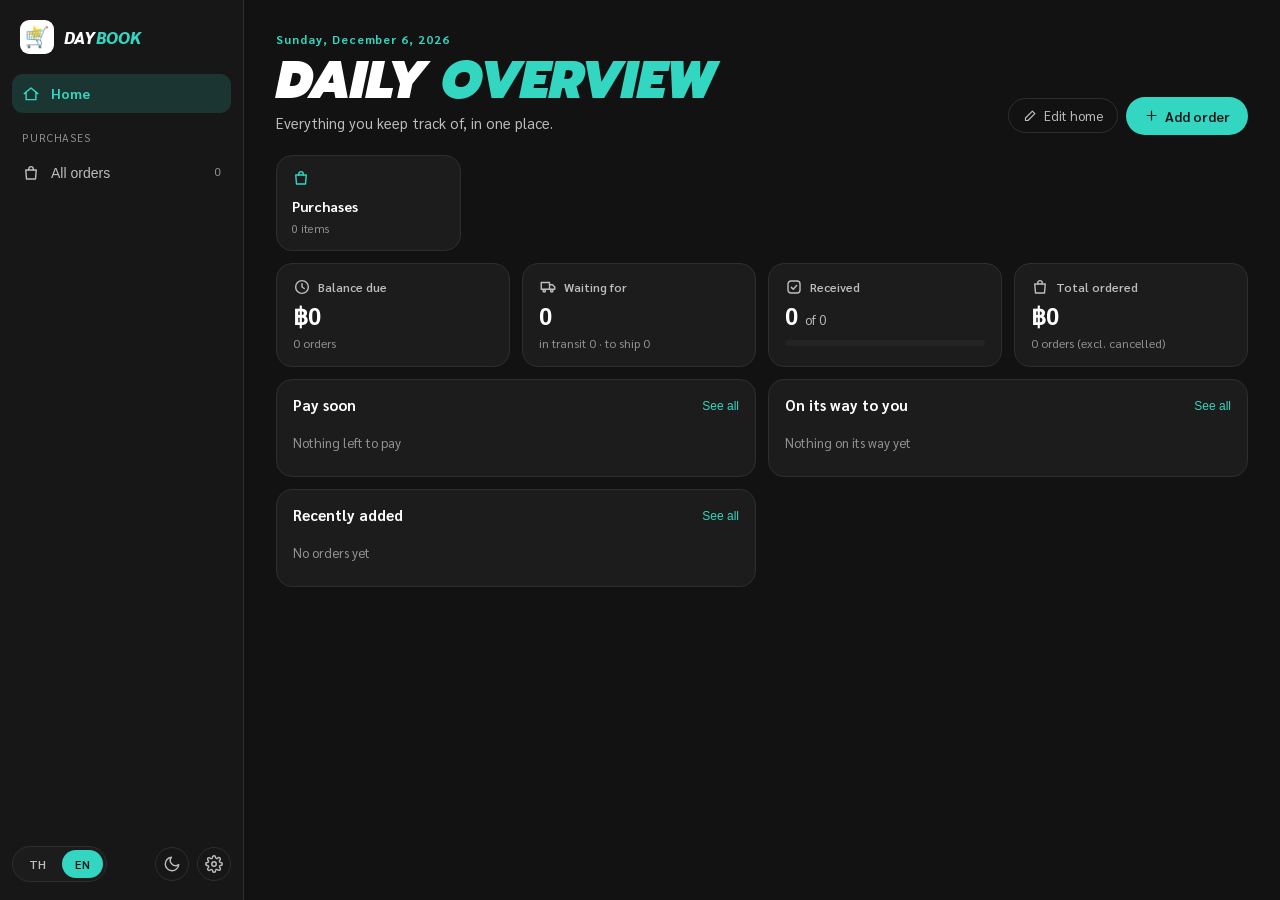
==== commit d7305fc2: "Add files via upload" ====
--- a/index.html
+++ b/index.html
@@ -3,820 +3,196 @@
 <head>
 <meta charset="UTF-8">
 <meta name="viewport" content="width=device-width, initial-scale=1.0">
+<meta name="color-scheme" content="light dark">
+<meta name="supported-color-schemes" content="light dark">
 <title>Shopping Tracker</title>
-<link rel="icon" type="image/svg+xml" href="data:image/svg+xml,%3Csvg%20xmlns%3D%22http%3A%2F%2Fwww.w3.org%2F2000%2Fsvg%22%20viewBox%3D%220%200%2024%2024%22%3E%3Crect%20width%3D%2224%22%20height%3D%2224%22%20rx%3D%226%22%20fill%3D%22%2333d6c0%22%2F%3E%3Cg%20transform%3D%22translate%284.4%204.6%29%20scale%28.63%29%22%20fill%3D%22none%22%20stroke%3D%22%23121212%22%20stroke-width%3D%222.4%22%20stroke-linecap%3D%22round%22%20stroke-linejoin%3D%22round%22%3E%3Ccircle%20cx%3D%229%22%20cy%3D%2221%22%20r%3D%221.2%22%2F%3E%3Ccircle%20cx%3D%2220%22%20cy%3D%2221%22%20r%3D%221.2%22%2F%3E%3Cpath%20d%3D%22M1%201h4l2.7%2013.4a2%202%200%200%200%202%201.6h9.7a2%202%200%200%200%202-1.6L23%206H6%22%2F%3E%3C%2Fg%3E%3C%2Fsvg%3E">
-<link rel="apple-touch-icon" href="[data-uri]">
+<link rel="manifest" href="manifest.webmanifest">
+<meta name="theme-color" id="metaTheme" content="#121212">
+<meta name="apple-mobile-web-app-capable" content="yes">
+<meta name="mobile-web-app-capable" content="yes">
+<meta name="apple-mobile-web-app-title" content="Shopping Tracker">
+<meta name="apple-mobile-web-app-status-bar-style" content="black-translucent">
+<link rel="icon" type="image/png" sizes="64x64" href="icons/favicon-64.png">
+<link rel="apple-touch-icon" href="icons/apple-touch-icon.png">
 <link rel="preconnect" href="https://fonts.googleapis.com">
 <link href="https://fonts.googleapis.com/css2?family=Prompt:ital,wght@0,500;0,600;0,700;1,800;1,900&family=Sarabun:wght@400;500;600&display=swap" rel="stylesheet">
-<style>
-  :root{
-    --bg: #121212;
-    --bg-soft: #171717;
-    --surface: #1c1c1c;
-    --surface-alt: #242424;
-    --border: #2e2e2e;
-    --text: #ffffff;
-    --text-muted: #bdbdbd;
-    --text-faint: #929292;
-    --accent: #33d6c0;
-    --accent-strong: #14b8a6;
-    --accent-soft: rgba(51,214,192,.14);
-    --accent-ink: #33d6c0;
-    --on-accent: #111315;
-    --on-color: #111315;
-    --due-ink: #ff953d;
-    --status-deposit: #ff953d;
-    --status-full: #3db4ff;
-    --status-shipping: #a348ff;
-    --status-intransit: #ffe11d;
-    --status-received: #69ff32;
-    --status-cancelled: #8a8a8a;
-    --status-wishlist: #ff4ace;
-    --danger: #ef6f6f;
-    --radius: 12px;
-    --radius-lg: 16px;
-    --font-display: 'Prompt', 'Sarabun', 'Segoe UI', 'Leelawadee UI', sans-serif;
-    --font-body: 'Sarabun', 'Noto Sans Thai', 'Segoe UI', 'Leelawadee UI', sans-serif;
-  }
-
-  /* ---------- Modes ---------- */
-  /* :root above is dark mode (default). The primary color (--accent*, --on-accent) is
-     overridden at runtime by applyAppearance() from the gear menu. */
-  [data-theme="light"]{
-    --bg: #f7f7f8;
-    --bg-soft: #ffffff;
-    --surface: #ffffff;
-    --surface-alt: #f0f1f2;
-    --border: #e2e3e6;
-    --text: #1a1a1a;
-    --text-muted: #57575c;
-    --text-faint: #77777d;
-    --accent: #0f9c8c;
-    --accent-strong: #0c7c70;
-    --accent-soft: rgba(15,156,140,.10);
-    --accent-ink: #0f9c8c;
-    --on-accent: #ffffff;
-    --on-color: #111315;
-    --due-ink: #ec6300;
-    --status-deposit: #ffab66;
-    --status-full: #66c4ff;
-    --status-shipping: #ba75ff;
-    --status-intransit: #ffe433;
-    --status-received: #9aff75;
-    --status-cancelled: #9a9aa0;
-    --status-wishlist: #ff6dd8;
-    --danger: #d64545;
-  }
-
-
-  *{ box-sizing: border-box; }
-  html,body{ margin:0; padding:0; }
-  body{
-    background: var(--bg);
-    color: var(--text);
-    font-family: var(--font-body);
-    line-height: 1.5;
-    min-height: 100vh;
-    padding-bottom: 64px;
-  }
-  h1,h2,h3, .display{ font-family: var(--font-display); margin: 0; }
-  button{ font-family: inherit; }
-  a{ color: var(--accent-ink); }
-  ::selection{ background: var(--accent-soft); }
-
-  :focus-visible{ outline: 2px solid var(--accent); outline-offset: 2px; }
-
-  .wrap{ max-width: 1600px; margin: 0 auto; padding: 0 32px; }
-
-  /* ---------- Header ---------- */
-  .app-header{
-    position: relative;
-    padding: 40px 0 20px;
-  }
-  .header-content{
-    position: relative; z-index: 2;
-    display:flex; align-items:flex-end; justify-content:space-between; gap: 16px; flex-wrap: wrap;
-  }
-  /* Punchy display title: heavy italic caps (Latin), last word picked out in the primary color */
-  .header-text h1{
-    font-size: clamp(30px, 6.2vw, 52px); font-weight: 900; font-style: italic; text-transform: uppercase;
-    letter-spacing: -.015em; line-height: 1.02; color: var(--text);
-  }
-  html[lang="th"] .header-text h1{ letter-spacing: 0; line-height: 1.18; }
-  .header-text h1 .hl{ color: var(--accent); }
-  .header-text p{ max-width: 62ch; }
-  .header-text p{ margin: 6px 0 0; color: var(--text-muted); font-size: 14.5px; }
-  .header-overlay{ display:none; }
-  .header-actions{ display:flex; gap:8px; flex-wrap: wrap; align-items:center; }
-
-  /* Banner mode: a custom header photo with the title/subtitle and the action
-     buttons both anchored to the bottom edge (same row as the default layout),
-     faded into the page background so the text stays readable. */
-  .app-header.has-banner{
-    position: relative;
-    padding: 0; min-height: 280px; border-radius: var(--radius-lg);
-    background-size: cover; background-position: center;
-    display:flex; flex-direction:column;
-  }
-  .app-header.has-banner .header-overlay{
-    display:block; position:absolute; inset:0; pointer-events:none; border-radius: inherit;
-    background: linear-gradient(to top, var(--bg) 0%, var(--bg) 10%, transparent 62%);
-  }
-  .app-header.has-banner .header-content{
-    flex: 1 1 auto; position:relative;
-    padding: 16px 22px 22px; min-height: 280px;
-  }
-  .app-header.has-banner .header-actions{
-    background: rgba(0,0,0,.5); backdrop-filter: blur(10px); -webkit-backdrop-filter: blur(10px);
-    padding: 6px; border-radius: 999px;
-  }
-  .app-header.has-banner .header-actions .btn-ghost-sm,
-  .app-header.has-banner .header-actions .btn-icon-info{
-    color: #f5f5f5; border-color: rgba(255,255,255,.3);
-  }
-  .app-header.has-banner .header-actions .btn-ghost-sm:hover,
-  .app-header.has-banner .header-actions .btn-icon-info:hover{
-    color: #ffffff; border-color: rgba(255,255,255,.55);
-  }
-  .app-header.has-banner .header-text h1{ text-shadow: 0 2px 16px color-mix(in srgb, var(--bg) 85%, transparent); }
-  .app-header.has-banner .header-text h1 .hl{ color: color-mix(in srgb, var(--accent) 72%, #fff); }
-  [data-theme="light"] .app-header.has-banner .header-text h1 .hl{ color: var(--accent-strong); }
-  .app-header.has-banner .header-text p{ text-shadow: 0 1px 8px color-mix(in srgb, var(--bg) 80%, transparent); }
-
-  .btn-ghost-sm{
-    background: transparent; border: 1px solid var(--border); color: var(--text-muted);
-    padding: 8px 14px; border-radius: 999px; font-size: 13px; cursor:pointer;
-    display:inline-flex; align-items:center; gap:6px; transition: border-color .15s, color .15s;
-  }
-  .btn-ghost-sm:hover{ border-color: var(--accent); color: var(--text); }
-
-  .lang-toggle{
-    display:flex; background: var(--surface); border:1px solid var(--border); border-radius:999px; padding:3px; gap:3px;
-  }
-  .lang-toggle .lang-btn{
-    background:none; border:none; color: var(--text-muted); padding: 6px 13px; border-radius:999px;
-    font-size: 12px; font-weight:600; cursor:pointer; letter-spacing:.02em;
-  }
-  .lang-toggle .lang-btn.active{ background: var(--accent); color: var(--on-accent); }
-
-  .btn-icon-info{
-    width: 34px; height: 34px; border-radius: 50%; flex-shrink: 0;
-    display:flex; align-items:center; justify-content:center;
-    background: transparent; border: 1px solid var(--border); color: var(--text-muted); cursor:pointer;
-    transition: border-color .15s, color .15s;
-  }
-  .btn-icon-info:hover{ border-color: var(--accent); color: var(--text); }
-
-
-
-  /* ---------- Help (manual style) ---------- */
-  .modal.help-modal{ max-width: 680px; }
-  .help-tabs{ display:flex; gap:6px; overflow-x:auto; padding-bottom:6px; margin-bottom:6px; scrollbar-width:thin; }
-  .help-tab{
-    flex:0 0 auto; padding:7px 14px; border-radius:999px; border:1px solid var(--border); background: var(--surface);
-    color: var(--text-muted); font:inherit; font-size:13px; cursor:pointer; white-space:nowrap;
-  }
-  .help-tab:hover{ border-color: var(--accent); color: var(--text); }
-  .help-tab.active{ background: var(--accent); border-color: var(--accent); color: var(--on-accent); font-weight:600; }
-  .help-panel{ display:none; }
-  .help-panel.active{ display:block; }
-  .hintro{ margin:10px 0 4px; font-size:14px; color: var(--text-muted); line-height:1.6; }
-  .hstep{ display:flex; gap:14px; padding:16px 0; border-top:1px solid var(--border); }
-  .hstep:first-of-type{ border-top:none; }
-  .hnum{
-    flex:0 0 28px; height:28px; border-radius:50%; background: var(--accent-soft); color: var(--accent-ink);
-    display:flex; align-items:center; justify-content:center; font-weight:700; font-size:13px;
-  }
-  .hbody{ min-width:0; flex:1; }
-  .hbody h4{ margin:3px 0 4px; font-size:15px; font-weight:600; font-family: var(--font-display); }
-  .hbody p{ margin:0; font-size:13.5px; line-height:1.65; color: var(--text-muted); }
-  .hviz{
-    margin-top:10px; padding:12px; background: var(--surface); border:1px solid var(--border); border-radius:10px;
-    display:flex; flex-wrap:wrap; gap:8px; align-items:center;
-  }
-  .hcallout{
-    margin-top:12px; padding:12px 14px; border-radius:10px; display:flex; gap:10px; font-size:13px; line-height:1.6;
-    background: rgba(255,171,0,.10); border:1px solid rgba(255,171,0,.38); color: var(--text);
-  }
-  .mk-btn{ display:inline-block; background: var(--accent); color: var(--on-accent); font-weight:600; font-size:13px; padding:8px 18px; border-radius:999px; }
-  .mk-btn.sm{ font-size:12px; padding:6px 14px; }
-  .mk-flow{ display:flex; flex-wrap:wrap; gap:6px; align-items:center; }
-  .mk-pill{ display:inline-flex; align-items:center; gap:6px; padding:3px 10px; border-radius:999px; border:1.5px solid; background: var(--surface-alt); font-size:11.5px; font-weight:700; color: var(--text); }
-  .mk-pill i{ width:8px; height:8px; border-radius:50%; display:inline-block; }
-  .mk-arrow{ color: var(--text-faint); font-size:15px; line-height:1; }
-  .mk-calc{ display:flex; gap:18px; flex-wrap:wrap; font-size:12.5px; color: var(--text-muted); }
-  .mk-calc b{ color: var(--text); margin-left:4px; }
-  .mk-calc .due, .mk-calc .due b{ color: var(--due-ink); }
-  .mk-drop{ width:100%; display:flex; align-items:center; gap:14px; padding:14px; border:1.5px dashed var(--border); border-radius:10px; color: var(--text-faint); }
-  .mk-drop svg{ width:30px; height:30px; flex-shrink:0; }
-  .mk-drop .chips{ display:flex; flex-wrap:wrap; gap:6px; }
-  .mk-chip{ padding:3px 10px; border-radius:999px; background: var(--surface-alt); border:1px solid var(--border); font-size:11.5px; color: var(--text); }
-  .mk-tools{ display:flex; flex-wrap:wrap; gap:6px 10px; }
-  .mk-tool{ display:flex; flex-direction:column; align-items:center; gap:5px; width:86px; font-size:11px; color: var(--text-muted); text-align:center; line-height:1.3; }
-  .mk-tool .ic{ width:36px; height:36px; border-radius:50%; border:1px solid var(--border); background: var(--surface-alt); display:flex; align-items:center; justify-content:center; color: var(--text); }
-  .mk-track{ width:100%; }
-  .mk-track .n{ font-size:13.5px; font-weight:600; margin-bottom:8px; }
-  .mk-track .n span{ color: var(--text-muted); font-weight:400; font-size:12.5px; }
-  .mk-track .dest{ margin-top:8px; font-size:12px; color: var(--text-muted); }
-  .mk-track .dest b{ color: var(--text); }
-  .mk-menu{ width:100%; max-width:250px; }
-  .mk-menu .seg2{ display:flex; gap:4px; padding:3px; background: var(--surface-alt); border:1px solid var(--border); border-radius:10px; font-size:12.5px; }
-  .mk-menu .seg2 span{ flex:1; text-align:center; padding:5px; border-radius:7px; color: var(--text-muted); }
-  .mk-menu .seg2 span.on{ background: var(--surface); color: var(--text); font-weight:600; box-shadow: 0 1px 3px rgba(0,0,0,.25); }
-  .mk-menu .dots{ display:flex; justify-content:space-between; margin-top:10px; padding:0 4px; }
-  .mk-menu .dots i{ width:22px; height:22px; border-radius:50%; display:inline-block; box-shadow: inset 0 0 0 1px rgba(0,0,0,.18); }
-  @media (max-width: 520px){
-    .hstep{ gap:10px; }
-    .mk-tool{ width:70px; }
-  }
-
-  /* ---------- Summary rail ---------- */
-  .progress-track{
-    margin-top: 12px; height: 6px; border-radius: 999px; background: var(--surface-alt); overflow:hidden;
-  }
-  .progress-fill{
-    height: 100%; border-radius: 999px; background: var(--accent); transition: width .25s ease;
-  }
-
-
-  .layout{ display:flex; flex-direction:column; gap:14px; margin-top:20px; }
-  .main-col{ min-width:0; }
-  .rail{ order:-1; }
-  .main-col > .toolbar{ margin-top: 0; justify-content:flex-start; }
-  .main-col .chip-row{ margin: 0 0 12px; flex-wrap:nowrap; overflow-x:auto; padding-bottom:2px; }
-  .main-col .chip-row .chip{ flex: 0 0 auto; }
-  .chip-count{ font-size:11.5px; opacity:.75; }
-  .summary-card{
-    background: var(--surface); border:1px solid var(--border); border-radius:14px; padding:12px 14px;
-    display:flex; flex-direction:column;
-  }
-  .sum-top{ display:flex; align-items:center; justify-content:space-between; gap:12px; flex-wrap:wrap; }
-  .sum-label{ font-size:12.5px; color: var(--text-muted); }
-  .sum-big{ font-family: var(--font-display); font-size:20px; font-weight:700; line-height:1.2; }
-  .sum-of{ font-family: var(--font-body); font-size:12.5px; font-weight:400; color: var(--text-muted); }
-  .sum-lines{ display:flex; gap:16px; }
-  .sum-line{ display:flex; flex-direction:column; font-size:12.5px; color: var(--text-muted); }
-  .sum-line b{ font-size:14px; color: var(--text); }
-  .sum-line b.has-due{ color: var(--due-ink); }
-  .summary-card .progress-track{ margin-top: 10px; }
-  .rail-filter{ display:none; }
-  .btn-primary#btnAdd{
-    position:fixed; right:16px; bottom:18px; z-index:30; height:48px; padding:0 20px;
-    box-shadow: 0 6px 18px rgba(0,0,0,.45);
-  }
-  @media (max-width: 1023px){ .wrap{ padding-bottom: 90px; } }
-  @media (min-width: 1024px){
-    .layout{ display:grid; grid-template-columns: minmax(0,1fr) 280px; gap:28px; align-items:start; }
-    .rail{ order:0; position:sticky; top:16px; max-height: calc(100vh - 32px); overflow-y:auto; }
-    .main-col .chip-row{ display:none; }
-    .main-col > .toolbar{ justify-content:flex-end; }
-    .btn-primary#btnAdd{ position:static; width:100%; height:40px; justify-content:center; margin-bottom:12px; box-shadow:none; }
-    .summary-card{ padding:16px 16px 10px; }
-    .sum-top{ display:contents; }
-    .sum-block{ order:1; }
-    .summary-card .progress-track{ order:2; margin-top:8px; }
-    .sum-lines{ order:3; flex-direction:column; gap:6px; margin-top:14px; }
-    .sum-line{ flex-direction:row; justify-content:space-between; font-size:13px; }
-    .sum-big{ font-size:22px; }
-    .rail-filter{ order:4; display:block; border-top:1px solid var(--border); margin-top:14px; padding-top:12px; }
-    .filter-head{ display:flex; align-items:center; justify-content:space-between; font-size:13px; font-weight:700; }
-    .filter-hint{ font-size:11.5px; color: var(--text-muted); margin:2px 0 8px; line-height:1.4; }
-    .filter-clear{ background:none; border:none; color: var(--accent-ink); font:inherit; font-size:12px; font-weight:500; cursor:pointer; padding:2px 4px; }
-    .filter-clear:hover{ text-decoration:underline; }
-    .rail-row{
-      display:flex; align-items:center; gap:9px; width:100%; padding:8px 10px; margin-top:2px;
-      border:1px solid transparent; border-radius:10px; background:transparent; color: var(--text);
-      font:inherit; font-size:13px; cursor:pointer; text-align:left; transition: background .12s, border-color .12s;
-    }
-    .rail-row:hover{ background: var(--surface-alt); border-color: var(--border); }
-    .rail-row .dot{ width:8px; height:8px; border-radius:50%; background: currentColor; flex-shrink:0; }
-    .rail-row .dot-all{ background: var(--text-faint); }
-    .rail-row .count{ margin-left:auto; color: var(--text-muted); font-variant-numeric: tabular-nums; }
-    .rail-row .go{ width:9px; height:9px; color: var(--text-faint); flex-shrink:0; transition: transform .12s, color .12s; }
-    .rail-row:hover .go{ color: var(--accent-ink); transform: translateX(2px); }
-    .rail-row.active{ background: var(--accent-soft); border-color: var(--accent); font-weight:700; }
-    .rail-row.active .go{ color: var(--accent-ink); }
-  }
-
-  /* Settings menu (gear) */
-  .settings-wrap{ position:relative; }
-  .settings-menu{
-    display:none; position:absolute; right:0; top: calc(100% + 8px); width:272px; max-width: calc(100vw - 16px); z-index:50;
-    background: var(--surface); border:1px solid var(--border); border-radius:14px; padding:6px;
-    box-shadow: 0 12px 32px rgba(0,0,0,.45);
-  }
-  .settings-menu.open{ display:block; }
-  .menu-item{
-    display:flex; align-items:center; gap:10px; width:100%; padding:9px 10px; border:none; background:none;
-    color: var(--text); font:inherit; font-size:13.5px; border-radius:8px; cursor:pointer; text-align:left;
-  }
-  .menu-item:hover, .menu-item:focus-visible{ background: var(--surface-alt); outline:none; }
-  .menu-item svg{ width:16px; height:16px; color: var(--text-muted); flex-shrink:0; }
-  .menu-sep{ height:1px; background: var(--border); margin:4px 6px; }
-
-  /* ---------- Toolbar ---------- */
-  .toolbar{
-    margin-top: 20px;
-    display:flex; align-items:center; justify-content:flex-end; gap: 8px; flex-wrap: nowrap;
-    overflow-x: auto; -webkit-overflow-scrolling: touch;
-    padding-bottom: 4px;
-  }
-  .toolbar::-webkit-scrollbar{ height: 4px; }
-  .toolbar::-webkit-scrollbar-thumb{ background: var(--border); border-radius: 4px; }
-  .search-box{
-    flex: 0 0 auto;
-    display:flex; align-items:center; gap:0;
-    background: var(--surface); border: 1px solid var(--border); border-radius: 999px;
-    height: 36px; min-width: 36px; padding: 0 10px; justify-content:center; color: var(--text-muted);
-  }
-  .search-toggle{ display:flex; align-items:center; justify-content:center; background:none; border:none; padding:0; color:inherit; cursor:pointer; flex-shrink:0; }
-  .search-toggle svg{ opacity:.8; }
-  .search-box:hover .search-toggle svg{ opacity:1; }
-  .search-box.open{ flex: 0 1 230px; gap:8px; cursor:text; padding: 0 13px; justify-content:flex-start; }
-  .search-box.open .search-toggle svg{ opacity:.7; }
-  .search-box input[type=text]{
-    border:none; background:transparent; color: var(--text); font-size: 13.5px; padding:0;
-    width:0; min-width: 0; opacity:0; pointer-events:none;
-  }
-  .search-box.open input[type=text]{ width:100%; opacity:1; pointer-events:auto; }
-  .search-box input:focus{ outline: none; }
-
-  /* Sort and year are icon buttons; the real <select> sits invisibly on top so a click opens its list. */
-  .select-wrap{
-    position:relative; flex: 0 0 auto; width: 36px; height: 36px;
-    display:flex; align-items:center; justify-content:center;
-    background: var(--surface); border: 1px solid var(--border); border-radius: 999px;
-    color: var(--text-muted); transition: border-color .15s, color .15s;
-  }
-  .select-wrap:hover{ color: var(--text); }
-  .select-wrap svg{ flex-shrink:0; width:15px; height:15px; opacity:.8; pointer-events:none; }
-  .select-wrap svg.chev{ display:none; }
-  .select-wrap.is-active{ border-color: var(--accent); color: var(--accent-ink); }
-  select.field-select{
-    position:absolute; inset:0; width:100%; height:100%; opacity:0; cursor:pointer;
-    border:none; background: transparent; font-size: 13px; padding:0;
-    appearance: none; -webkit-appearance:none; -moz-appearance:none;
-  }
-  select.field-select:focus-visible{ outline: 2px solid var(--accent); outline-offset: 2px; opacity:0; }
-  .select-wrap:focus-within{ border-color: var(--accent); }
-
-  .btn-primary{
-    flex: 0 0 auto; white-space: nowrap;
-    background: var(--accent); color: var(--on-accent); border:none; font-weight:600;
-    padding: 10px 18px; border-radius: 999px; font-size: 14px; cursor:pointer;
-    display:inline-flex; align-items:center; gap:6px; transition: background .15s, transform .1s;
-  }
-  .btn-primary:hover{ background: var(--accent-strong); }
-  .btn-primary:active{ transform: scale(.97); }
-
-  .chip-row{ margin-top: 12px; display:flex; gap:8px; flex-wrap:wrap; }
-  .chip{
-    border: 1px solid var(--border); background: transparent; color: var(--text-muted);
-    padding: 6px 13px; border-radius: 999px; font-size: 12.5px; cursor:pointer;
-    display:inline-flex; align-items:center; gap:6px; transition: all .15s;
-  }
-  .chip .dot{ width:7px; height:7px; border-radius:50%; background: currentColor; }
-  .chip.active{ border-color: transparent; color:var(--on-color); font-weight:600; }
-  .chip[data-status="all"].active{ background: var(--accent); color: var(--on-accent); }
-  .chip[data-status="deposit"].active{ background: var(--status-deposit); }
-  .chip[data-status="full"].active{ background: var(--status-full); }
-  .chip[data-status="shipping"].active{ background: var(--status-shipping); }
-  .chip[data-status="intransit"].active{ background: var(--status-intransit); }
-  .chip[data-status="received"].active{ background: var(--status-received); }
-  .chip[data-status="cancelled"].active{ background: var(--status-cancelled); }
-  .chip[data-status="wishlist"].active{ background: var(--status-wishlist); }
-
-  /* ---------- Grid ---------- */
-  /* ---------- List view + status groups ---------- */
-  .grid-flow{ margin-top: 22px; }
-  .group{ margin-top: 22px; }
-  .group:first-child{ margin-top: 0; }
-  .group .grid{ margin-top: 10px; }
-  .group-head{
-    display:flex; align-items:center; gap:8px; width:100%; text-align:left;
-    background:none; border:none; border-bottom:1px solid var(--border); padding: 4px 2px 9px;
-    color: var(--text); font-family: inherit; font-size: 14px; font-weight:700; cursor:pointer;
-  }
-  .group-head .chev-g{ width:12px; height:12px; flex-shrink:0; color: var(--text-muted); transition: transform .15s; }
-  .group.collapsed .group-head .chev-g{ transform: rotate(-90deg); }
-  .group-head .g-dot{ width:8px; height:8px; border-radius:50%; flex-shrink:0; }
-  .group-head .g-count{ font-weight:500; font-size:12.5px; color: var(--text-muted); }
-  .group-head .g-extra{ margin-left:auto; font-weight:500; font-size:12.5px; color: var(--due-ink); }
-  .group.collapsed .group-head{ border-bottom-color: transparent; }
-
-  .list{ margin-top: 10px; display:flex; flex-direction:column; gap: 6px; }
-  .grid-flow > .list{ margin-top: 0; }
-  .row{
-    display:grid; align-items:center; gap: 4px 14px; cursor:pointer;
-    grid-template-columns: 56px minmax(0,1fr) 150px 130px 150px;
-    grid-template-areas: "thumb main date price status";
-    background: var(--surface); border: 1px solid var(--border); border-left: 3px solid transparent;
-    border-radius: var(--radius); padding: 7px 12px 7px 8px; transition: border-color .15s;
-  }
-  .row:hover{ border-color: var(--accent); }
-  .row.b-deposit{ border-left-color: var(--status-deposit); }
-  .row.b-full{ border-left-color: var(--status-full); }
-  .row.b-shipping{ border-left-color: var(--status-shipping); }
-  .row.b-intransit{ border-left-color: var(--status-intransit); }
-  .row.b-cancelled{ border-left-color: var(--status-cancelled); }
-  .row.b-wishlist{ border-left-color: var(--status-wishlist); }
-  .row.is-cancelled{ opacity:.55; }
-  .row-thumb{ grid-area: thumb; width:56px; height:40px; border-radius:6px; overflow:hidden; background: var(--surface-alt); display:flex; align-items:center; justify-content:center; color: var(--text-faint); }
-  .row-thumb img{ width:100%; height:100%; object-fit:cover; display:block; }
-  .row-thumb svg{ width:20px; height:20px; }
-  .row-main{ grid-area: main; min-width:0; }
-  .row-title{ font-size:14px; font-weight:600; white-space:nowrap; overflow:hidden; text-overflow:ellipsis; }
-  .row-shop{ font-size:12px; color: var(--text-muted); white-space:nowrap; overflow:hidden; text-overflow:ellipsis; }
-  .row-date{ grid-area: date; font-size:12.5px; color: var(--text-muted); white-space:nowrap; }
-  .row-price{ grid-area: price; font-size:14px; font-weight:700; text-align:right; }
-  .row-price .na, .card .price-row .na{ color: var(--text-faint); font-weight:500; }
-  .untitled{ color: var(--text-muted); font-style:italic; font-weight:500; }
-  .row-price .remain{ font-size:11.5px; font-weight:500; color: var(--due-ink); }
-  .row-status{ grid-area: status; display:flex; justify-content:flex-end; }
-  .row .status-select{ position:static; width:150px; }
-  @media (max-width: 760px){
-    .row{ grid-template-columns: 56px minmax(0,1fr) auto; grid-template-areas: "thumb main status" "thumb price status"; }
-    .row-date{ display:none; }
-    .row-price{ text-align:left; }
-  }
-  .icon-toggle{
-    position:relative; flex: 0 0 auto; width:36px; height:36px; display:flex; align-items:center; justify-content:center;
-    background: var(--surface); border:1px solid var(--border); border-radius:999px; color: var(--text-muted); cursor:pointer;
-    transition: border-color .15s, color .15s;
-  }
-  .icon-toggle:hover{ color: var(--text); }
-  .icon-toggle.is-active{ border-color: var(--accent); color: var(--accent-ink); }
-  .icon-toggle svg{ width:15px; height:15px; }
-  .grid{
-    margin-top: 22px;
-    display:grid; grid-template-columns: repeat(auto-fill, minmax(190px, 1fr)); gap: 12px;
-  }
-  .card{
-    background: var(--surface); border: 1px solid var(--border); border-radius: var(--radius-lg);
-    overflow:hidden; cursor:pointer; position:relative;
-    transition: border-color .15s, transform .12s;
-  }
-  .card:hover{ border-color: var(--accent); transform: translateY(-2px); }
-  /* Smaller badge on cards (list rows keep the regular size) */
-  .card .status-select{ top:7px; right:7px; max-width: calc(100% - 14px); font-size:10.5px; padding: 2px 19px 2px 8px; background-position: right 7px center; background-size: 8px 5px; }
-  .card .status-select.status-received-bg, .card .status-select[class*="-bg"]{ padding: 2.5px 19px 2.5px 8.5px; }
-  .card .thumb{
-    width:100%; aspect-ratio: 16/9; object-fit: cover; background: var(--surface-alt); display:block;
-  }
-  .card .thumb-placeholder{
-    width:100%; aspect-ratio: 16/9; display:flex; align-items:center; justify-content:center;
-    background: var(--surface-alt); color: var(--text-faint);
-  }
-  .status-deposit-bg{ background: var(--status-deposit); }
-  .status-full-bg{ background: var(--status-full); }
-  .status-shipping-bg{ background: var(--status-shipping); }
-  .status-intransit-bg{ background: var(--status-intransit); }
-  .status-received-bg{ background: var(--status-received); }
-  .status-cancelled-bg{ background: var(--status-cancelled); }
-  .status-wishlist-bg{ background: var(--status-wishlist); }
-
-  /* Status changer on each card — a <select> styled as a white pill with a vivid ring + text.
-     Filled with the status color (dark text for contrast). */
-  .status-select{
-    position:absolute; top:10px; right:10px; max-width: 175px;
-    font-size: 11.5px; font-weight:700; padding: 3.5px 23px 3.5px 10px; border-radius: 999px;
-    background-color: rgba(255,255,255,.86); -webkit-backdrop-filter: blur(3px); backdrop-filter: blur(3px);
-    border:2px solid currentColor; cursor:pointer; font-family: inherit;
-    box-shadow: 0 2px 8px rgba(0,0,0,.4);
-    appearance:none; -webkit-appearance:none; -moz-appearance:none;
-    background-repeat:no-repeat; background-position: right 9px center; background-size: 9px 6px;
-  }
-  /* Dark mode: dark frosted pill with the status color as ring + text */
-  .status-select.status-deposit-bg{ background-color: rgba(17,19,21,.78); color: var(--status-deposit); border:1.5px solid var(--status-deposit); box-shadow: 0 1px 4px rgba(0,0,0,.35); padding: 3.5px 23px 3.5px 10.5px; background-image:url("data:image/svg+xml;utf8,<svg xmlns='http://www.w3.org/2000/svg' width='9' height='6'><path d='M0 0l4.5 6L9 0z' fill='%23d9dde1'/></svg>"); }
-  .status-select.status-wishlist-bg{ background-color: rgba(17,19,21,.78); color: var(--status-wishlist); border:1.5px solid var(--status-wishlist); box-shadow: 0 1px 4px rgba(0,0,0,.35); padding: 3.5px 23px 3.5px 10.5px; background-image:url("data:image/svg+xml;utf8,<svg xmlns='http://www.w3.org/2000/svg' width='9' height='6'><path d='M0 0l4.5 6L9 0z' fill='%23d9dde1'/></svg>"); }
-  .status-select.status-full-bg{ background-color: rgba(17,19,21,.78); color: var(--status-full); border:1.5px solid var(--status-full); box-shadow: 0 1px 4px rgba(0,0,0,.35); padding: 3.5px 23px 3.5px 10.5px; background-image:url("data:image/svg+xml;utf8,<svg xmlns='http://www.w3.org/2000/svg' width='9' height='6'><path d='M0 0l4.5 6L9 0z' fill='%23d9dde1'/></svg>"); }
-  .status-select.status-shipping-bg{ background-color: rgba(17,19,21,.78); color: var(--status-shipping); border:1.5px solid var(--status-shipping); box-shadow: 0 1px 4px rgba(0,0,0,.35); padding: 3.5px 23px 3.5px 10.5px; background-image:url("data:image/svg+xml;utf8,<svg xmlns='http://www.w3.org/2000/svg' width='9' height='6'><path d='M0 0l4.5 6L9 0z' fill='%23d9dde1'/></svg>"); }
-  .status-select.status-intransit-bg{ background-color: rgba(17,19,21,.78); color: var(--status-intransit); border:1.5px solid var(--status-intransit); box-shadow: 0 1px 4px rgba(0,0,0,.35); padding: 3.5px 23px 3.5px 10.5px; background-image:url("data:image/svg+xml;utf8,<svg xmlns='http://www.w3.org/2000/svg' width='9' height='6'><path d='M0 0l4.5 6L9 0z' fill='%23d9dde1'/></svg>"); }
-  /* Light mode: white frosted pill with a vivid ring + text */
-  [data-theme="light"] .status-select.status-deposit-bg{ background-color: rgba(255,255,255,.88); color:#f26a00; border:2px solid #f26a00; box-shadow: 0 1px 4px rgba(0,0,0,.14); background-image:url("data:image/svg+xml;utf8,<svg xmlns='http://www.w3.org/2000/svg' width='9' height='6'><path d='M0 0l4.5 6L9 0z' fill='%23f26a00'/></svg>"); }
-  [data-theme="light"] .status-select.status-wishlist-bg{ background-color: rgba(255,255,255,.88); color:#d6189f; border:2px solid #d6189f; box-shadow: 0 1px 4px rgba(0,0,0,.14); background-image:url("data:image/svg+xml;utf8,<svg xmlns='http://www.w3.org/2000/svg' width='9' height='6'><path d='M0 0l4.5 6L9 0z' fill='%23d6189f'/></svg>"); }
-  [data-theme="light"] .status-select.status-full-bg{ background-color: rgba(255,255,255,.88); color:#0f84d8; border:2px solid #0f84d8; box-shadow: 0 1px 4px rgba(0,0,0,.14); background-image:url("data:image/svg+xml;utf8,<svg xmlns='http://www.w3.org/2000/svg' width='9' height='6'><path d='M0 0l4.5 6L9 0z' fill='%230f84d8'/></svg>"); }
-  [data-theme="light"] .status-select.status-shipping-bg{ background-color: rgba(255,255,255,.88); color:#8f33e8; border:2px solid #8f33e8; box-shadow: 0 1px 4px rgba(0,0,0,.14); background-image:url("data:image/svg+xml;utf8,<svg xmlns='http://www.w3.org/2000/svg' width='9' height='6'><path d='M0 0l4.5 6L9 0z' fill='%238f33e8'/></svg>"); }
-  [data-theme="light"] .status-select.status-intransit-bg{ background-color: rgba(255,255,255,.88); color:#d19700; border:2px solid #d19700; box-shadow: 0 1px 4px rgba(0,0,0,.14); background-image:url("data:image/svg+xml;utf8,<svg xmlns='http://www.w3.org/2000/svg' width='9' height='6'><path d='M0 0l4.5 6L9 0z' fill='%23d19700'/></svg>"); }
-  /* Received (quiet dark glass + light-green ring) and Cancelled (solid grey) keep their own look. */
-  .status-select.status-received-bg{
-    background-color: rgba(17,19,21,.78); color:#69ff32; border:1.5px solid rgba(105,255,50,.8);
-    box-shadow: 0 1px 4px rgba(0,0,0,.35); padding: 3.5px 23px 3.5px 10.5px;
-    background-image:url("data:image/svg+xml;utf8,<svg xmlns='http://www.w3.org/2000/svg' width='9' height='6'><path d='M0 0l4.5 6L9 0z' fill='%23d9dde1'/></svg>");
-  }
-  /* Light mode: received matches the other white frosted pills */
-  [data-theme="light"] .status-select.status-received-bg{ background-color: rgba(255,255,255,.88); color:#1f9d00; border:2px solid #1f9d00; box-shadow: 0 1px 4px rgba(0,0,0,.14); background-image:url("data:image/svg+xml;utf8,<svg xmlns='http://www.w3.org/2000/svg' width='9' height='6'><path d='M0 0l4.5 6L9 0z' fill='%231f9d00'/></svg>"); }
-  .status-select.status-cancelled-bg{
-    background-color: var(--status-cancelled); color: var(--on-color); border:2px solid #fff;
-    background-image:url("data:image/svg+xml;utf8,<svg xmlns='http://www.w3.org/2000/svg' width='9' height='6'><path d='M0 0l4.5 6L9 0z' fill='%23111315'/></svg>");
-  }
-  .status-select:hover{ filter: brightness(.96); }
-  .status-select:focus-visible{ outline: 2px solid var(--accent); outline-offset: 2px; }
-  .status-select option{ color: var(--text); background: var(--surface); font-weight:500; }
-
-  .card-body{ padding: 9px 11px 10px; border-left: 3px solid transparent; }
-  .card-body.b-deposit{ border-left-color: var(--status-deposit); }
-  .card-body.b-full{ border-left-color: var(--status-full); }
-  .card-body.b-shipping{ border-left-color: var(--status-shipping); }
-  .card-body.b-intransit{ border-left-color: var(--status-intransit); }
-  .card-body.b-received{ border-left-color: transparent; }
-  .card-body.b-cancelled{ border-left-color: var(--status-cancelled); }
-  .card-body.b-wishlist{ border-left-color: var(--status-wishlist); }
-  /* Cancelled orders stay visible but fade back so they don't compete with live ones. */
-  .card.is-cancelled .thumb, .card.is-cancelled .thumb-placeholder, .card.is-cancelled .card-body{ opacity:.5; }
-  .card.is-cancelled .thumb{ filter: grayscale(.85); }
-
-  .card h3{ font-size: 13.5px; font-weight:600; line-height:1.3;
-    display:-webkit-box; -webkit-line-clamp:2; -webkit-box-orient:vertical; overflow:hidden; }
-  .card .shop{ margin-top: 2px; font-size: 11.5px; color: var(--text-muted); display:flex; align-items:center; gap:5px; }
-  .card .price-row{ margin-top: 6px; font-size: 13px; }
-  .card .price-row .full{ font-weight:600; }
-  .card .price-row .remain{ color: var(--due-ink); font-size: 11px; margin-top:1px; }
-  .card .date{ margin-top: 4px; font-size: 11px; color: var(--text-faint); }
-
-  .empty-state{
-    grid-column: 1/-1; text-align:center; padding: 70px 20px; color: var(--text-muted);
-    border: 1px dashed var(--border); border-radius: var(--radius-lg);
-  }
-  .empty-state h3{ color: var(--text); font-size: 17px; margin-bottom:6px; }
-  .empty-state button{ margin-top: 16px; }
-
-  /* ---------- Modal ---------- */
-  .modal-overlay{
-    position:fixed; inset:0; background: rgba(10,9,14,.7); backdrop-filter: blur(3px);
-    display:flex; align-items:flex-start; justify-content:center; padding: 40px 16px;
-    opacity:0; pointer-events:none; transition: opacity .15s; z-index: 100; overflow-y:auto;
-  }
-  .modal-overlay.open{ opacity:1; pointer-events:all; }
-  .modal{
-    background: var(--bg-soft); border: 1px solid var(--border); border-radius: var(--radius-lg);
-    width: 100%; max-width: 560px; padding: 26px; transform: translateY(8px); transition: transform .15s;
-    margin-bottom: 40px;
-  }
-  .modal-overlay.open .modal{ transform: translateY(0); }
-  .modal-header{ display:flex; align-items:center; justify-content:space-between; margin-bottom: 18px; }
-  .modal-header h2{ font-size: 19px; font-weight:600; }
-  .icon-btn{
-    background:none; border:none; color: var(--text-muted); cursor:pointer; padding:4px;
-    display:flex; border-radius: 8px;
-  }
-  .icon-btn:hover{ color: var(--text); background: var(--surface-alt); }
-
-  .form-row{ margin-bottom: 15px; }
-  .form-row label{ display:block; font-size: 13px; color: var(--text-muted); margin-bottom: 6px; }
-  .form-row-2{ display:grid; grid-template-columns: 1fr 1fr; gap: 12px; }
-  input[type=text], input[type=number], input[type=date], input[type=url], textarea, select{
-    width:100%; background: var(--surface); border: 1px solid var(--border); color: var(--text);
-    padding: 10px 12px; border-radius: 8px; font-size: 14px; font-family: inherit;
-  }
-  /* The dropdown list a <select> opens is rendered by the OS/browser, not by our page —
-     it ignores inherited colors unless every <option> is styled explicitly. */
-  select option{ background: var(--surface); color: var(--text); }
-  input:focus, textarea:focus, select:focus{ outline: none; border-color: var(--accent); }
-  textarea{ resize: vertical; min-height: 64px; }
-  .hint{ font-size: 12px; color: var(--text-faint); margin-top: 5px; }
-  .remain-live{ font-size: 13px; margin-top: 6px; color: var(--due-ink); min-height: 18px; }
-
-  .seg{ display:flex; background: var(--surface); border:1px solid var(--border); border-radius: 8px; padding:3px; gap:3px; }
-  .seg button{
-    flex:1; background:none; border:none; color: var(--text-muted); padding: 7px 8px; border-radius:6px;
-    font-size: 12.5px; cursor:pointer;
-  }
-  .seg button.active{ background: var(--accent); color:var(--on-accent); font-weight:600; }
-
-  /* Appearance block at the top of the gear menu: one tap changes mode / primary color */
-  .menu-appearance{ padding: 6px 6px 8px; }
-  .menu-label{ font-size:11.5px; font-weight:600; color: var(--text-muted); margin: 2px 4px 6px; letter-spacing:.02em; }
-  .mode-seg{ display:flex; gap:4px; padding:3px; background: var(--surface-alt); border:1px solid var(--border); border-radius:10px; }
-  .mode-btn{
-    flex:1; display:flex; align-items:center; justify-content:center; gap:6px; padding:6px 8px; border:none; border-radius:7px;
-    background:none; color: var(--text-muted); font:inherit; font-size:13px; cursor:pointer;
-  }
-  .mode-btn svg{ width:15px; height:15px; }
-  .mode-btn.active{ background: var(--surface); color: var(--text); font-weight:600; box-shadow: 0 1px 3px rgba(0,0,0,.25); }
-  .color-row{ display:flex; gap:8px; justify-content:space-between; padding: 0 4px; }
-  .color-dot{
-    width:26px; height:26px; border-radius:50%; border:2px solid transparent; padding:0; cursor:pointer;
-    box-shadow: inset 0 0 0 1px rgba(0,0,0,.18); transition: transform .12s;
-  }
-  .color-dot:hover{ transform: scale(1.12); }
-  .color-dot.active{ border-color: var(--surface); box-shadow: 0 0 0 2px var(--text); }
-
-  .header-preview{
-    width:100%; aspect-ratio: 16/7; border-radius: 8px; overflow:hidden; border:1px solid var(--border);
-    background: var(--surface); margin-top:10px; display:flex; align-items:center; justify-content:center;
-  }
-  .header-preview img{ width:100%; height:100%; object-fit:cover; }
-  .header-preview.empty{ color: var(--text-faint); font-size: 12.5px; }
-
-  .img-preview-row{ display:flex; flex-wrap:wrap; gap:8px; margin-top: 10px; }
-  .img-preview{ position:relative; width: 64px; height: 64px; border-radius: 8px; overflow:hidden; border:1px solid var(--border); }
-  .img-preview img{ width:100%; height:100%; object-fit:cover; display:block; }
-  .img-preview .rm{
-    position:absolute; top:2px; right:2px; background: rgba(10,9,14,.75); border:none; color:#fff;
-    width:18px; height:18px; border-radius:50%; font-size:11px; cursor:pointer; line-height:1;
-  }
-  /* Main image: one zone for click / drop / paste, with change + remove actions */
-  .drop-zone{
-    position:relative; width:100%; aspect-ratio:16/9; margin-top:8px; padding:12px; overflow:hidden; cursor:pointer;
-    border:1.5px dashed var(--border); border-radius:10px; background: var(--surface);
-    display:flex; flex-direction:column; align-items:center; justify-content:center; gap:6px;
-    color: var(--text-muted); font-size:12.5px; text-align:center; transition: border-color .15s, background .15s;
-  }
-  .drop-zone.compact{ aspect-ratio:auto; min-height:84px; flex-direction:row; gap:10px; }
-  .drop-zone svg{ width:26px; height:26px; color: var(--text-faint); flex-shrink:0; }
-  .drop-zone:hover, .drop-zone:focus-visible, .drop-zone.dragover{ border-color: var(--accent); background: var(--accent-soft); outline:none; }
-  .drop-zone.has-img{ border-style:solid; padding:0; cursor:default; }
-  .drop-zone.has-img:focus-visible{ box-shadow: 0 0 0 2px var(--accent); }
-  .drop-zone img{ width:100%; height:100%; object-fit:cover; display:block; }
-  .drop-actions{ position:absolute; top:8px; right:8px; display:flex; gap:6px; }
-  .drop-actions button{
-    border:none; border-radius:999px; padding:5px 11px; font:inherit; font-size:12px; font-weight:600; cursor:pointer;
-    background: rgba(17,19,21,.74); color:#fff; -webkit-backdrop-filter: blur(4px); backdrop-filter: blur(4px);
-  }
-  .drop-actions button:hover{ background: rgba(17,19,21,.92); }
-  .drop-actions button.danger:hover{ background: var(--danger); }
-  .link-btn{ background:none; border:none; padding:6px 0 0; font:inherit; font-size:12.5px; color: var(--accent-ink); cursor:pointer; }
-  .link-btn:hover{ text-decoration:underline; }
-  .main-preview{ width:100%; aspect-ratio: 16/9; border-radius: 8px; overflow:hidden; border:1px solid var(--border); background: var(--surface); margin-top:10px; display:flex; align-items:center; justify-content:center; }
-  .main-preview img{ width:100%; height:100%; object-fit:cover; }
-  .main-preview.empty{ color: var(--text-faint); font-size: 12.5px; }
-
-  .paste-hint{ font-size:12px; color: var(--text-muted); margin-top:6px; }
-  .paste-hint kbd{ font-family:inherit; font-size:11px; padding:1px 6px; border:1px solid var(--border); border-radius:4px; background: var(--surface); }
-  .url-add-row{ display:flex; gap:8px; margin-top:8px; }
-  .url-add-row input{ flex:1; }
-  .url-add-row button{
-    background: var(--surface-alt); border:1px solid var(--border); color:var(--text);
-    padding: 0 14px; border-radius:8px; cursor:pointer; font-size:13px; white-space:nowrap;
-  }
-
-  .modal-footer{ display:flex; justify-content:space-between; align-items:center; margin-top: 20px; gap:10px; }
-  .btn-secondary{
-    background: var(--surface-alt); color: var(--text); border: 1px solid var(--border);
-    padding: 10px 16px; border-radius: 999px; font-size:14px; cursor:pointer;
-  }
-  .btn-danger-text{ background:none; border:none; color: var(--danger); font-size: 13.5px; cursor:pointer; }
-  .btn-danger-text:hover{ text-decoration: underline; }
-
-  .hbody .hsub{ margin-top:6px; padding-left:14px; position:relative; }
-  .hbody .hsub::before{ content:"•"; position:absolute; left:2px; color: var(--accent-ink); }
-  /* Google Drive sync (menu + gear dot) */
-  .acct-block{ padding: 2px 0 0; }
-  .acct-head{ display:flex; align-items:center; gap:10px; padding:8px 10px 6px; }
-  .acct-head[hidden]{ display:none; }
-  .acct-avatar{
-    flex:0 0 auto; width:34px; height:34px; border-radius:50%; display:flex; align-items:center; justify-content:center;
-    background: var(--accent); color: var(--on-accent); font-weight:700; font-size:15px; text-transform:uppercase;
-  }
-  .acct-meta{ min-width:0; }
-  .acct-email{ font-size:13.5px; font-weight:600; overflow:hidden; text-overflow:ellipsis; white-space:nowrap; }
-  .acct-sub{ font-size:11.5px; color: var(--text-muted); line-height:1.35; }
-  .acct-sub.ok{ color: var(--accent-ink); }
-  .acct-sub.warn{ color: var(--due-ink); }
-  .acct-hint{ margin: 4px 12px 8px; }
-  .acct-policy{ display:block; margin: 2px 12px 8px; font-size:11.5px; color: var(--text-muted); text-decoration: underline; }
-  .acct-policy:hover{ color: var(--accent-ink); }
-  .hbody .plink{ color: var(--accent-ink); font-weight:600; }
-  .acct-block.signed-out .menu-item#btnSyncConnect{
-    justify-content:center; gap:10px; width: calc(100% - 12px); margin: 0 6px 6px; padding: 12px 14px;
-    border:1px solid var(--border); border-radius:999px; background: var(--surface-alt); font-weight:600;
-  }
-  .acct-block.signed-out .menu-item#btnSyncConnect:hover{ border-color: var(--accent); }
-  .acct-block.signed-out .menu-item#btnSyncConnect svg{ color: var(--text); width:18px; height:18px; }
-  .acct-block.signed-in .ic-signin, .acct-block.signed-out .ic-sync{ display:none; }
-  .menu-note{ font-size:11.5px; color: var(--text-muted); margin: 0 10px 6px 12px; line-height:1.4; }
-  .menu-note.ok{ color: var(--accent-ink); }
-  .menu-note.warn{ color: var(--due-ink); }
-  .menu-item[hidden]{ display:none; }
-  .btn-icon-info{ position:relative; }
-  .btn-icon-info.sync-attn::after{
-    content:""; position:absolute; top:2px; right:2px; width:10px; height:10px; border-radius:50%;
-    background: var(--due-ink); border:2px solid var(--surface);
-  }
-  .btn-icon-info.sync-busy svg{ animation: syncspin 1.1s linear infinite; }
-  @keyframes syncspin{ to{ transform: rotate(360deg); } }
-
-  /* Bulk select / delete */
-  .sel-box{
-    display:none; position:absolute; z-index:5; left:8px; top:8px; width:22px; height:22px; border-radius:7px;
-    align-items:center; justify-content:center; background: var(--surface); border:2px solid var(--text-muted);
-    color: transparent; box-shadow: 0 1px 4px rgba(0,0,0,.35);
-  }
-  .sel-box svg{ width:14px; height:14px; }
-  .selecting .sel-box{ display:flex; }
-  .card > .sel-box{ left:auto; top:auto; right:10px; bottom:10px; }
-  .selecting .row .sel-box{ left:10px; top:50%; transform: translateY(-50%); }
-  .selecting .row{ padding-left: 44px; position:relative; }
-  .selecting .row .row-thumb{ margin-left:0; }
-  .selecting .card, .selecting .row{ user-select:none; }
-  .selecting .status-select{ pointer-events:none; opacity:.85; }
-  .selecting .card:hover{ transform:none; }
-  .is-selected{ border-color: var(--accent) !important; box-shadow: 0 0 0 2px var(--accent); }
-  .is-selected .sel-box{ background: var(--accent); border-color: var(--accent); color: var(--on-accent); }
-  .bulk-bar{
-    position:fixed; left:50%; bottom:18px; transform: translateX(-50%); z-index:60; display:none;
-    align-items:center; gap:10px; padding:8px 10px 8px 16px; max-width: calc(100vw - 24px);
-    background: var(--surface); border:1px solid var(--border); border-radius:999px; box-shadow: 0 10px 30px rgba(0,0,0,.45);
-  }
-  .bulk-bar.show{ display:flex; }
-  .bulk-count{ font-size:13.5px; font-weight:600; white-space:nowrap; }
-  .bulk-btn{
-    border:1px solid var(--border); background: var(--surface-alt); color: var(--text); border-radius:999px;
-    padding:8px 14px; font-size:13px; font-weight:500; cursor:pointer; white-space:nowrap;
-  }
-  .bulk-btn:hover{ border-color: var(--accent); }
-  .bulk-btn.danger{ background: var(--danger); border-color: var(--danger); color:#fff; font-weight:600; }
-  .bulk-btn.danger:disabled{ opacity:.4; cursor:not-allowed; }
-  body.selecting .btn-primary#btnAdd{ display:none; }
-  @media (max-width: 480px){
-    .bulk-bar{ gap:6px; padding:6px 8px 6px 12px; }
-    .bulk-btn{ padding:8px 10px; }
-  }
-  .footer-right{ display:flex; gap:10px; margin-left:auto; }
-
-  /* ---------- Detail modal ---------- */
-  .detail-hero{ width:100%; border-radius: var(--radius); overflow:hidden; background:var(--surface-alt); aspect-ratio:16/10; display:flex; align-items:center; justify-content:center; }
-  .detail-hero img{ width:100%; height:100%; object-fit:cover; }
-  .detail-status{ margin-top:14px; display:inline-flex; align-items:center; gap:6px; font-size:12.5px; font-weight:600; padding:5px 12px; border-radius:999px; color:var(--on-color); }
-  .detail-title{ font-size: 21px; font-weight:700; margin-top: 12px; }
-  .detail-shop{ color: var(--text-muted); font-size: 13.5px; margin-top: 4px; }
-  .detail-grid{ margin-top: 16px; display:grid; grid-template-columns: 1fr 1fr; gap: 12px 20px; }
-  .detail-item .k{ font-size: 12px; color: var(--text-faint); }
-  .detail-item .v{ font-size: 14.5px; margin-top:2px; }
-  .detail-item .v.remain{ color: var(--due-ink); }
-  .detail-notes{ margin-top:16px; font-size: 13.5px; color: var(--text); background: var(--surface); border:1px solid var(--border); border-radius:8px; padding:12px; white-space:pre-wrap; }
-  .detail-tracking{ margin-top:16px; padding:12px; background: var(--surface); border:1px solid var(--border); border-radius:8px; }
-  .detail-tracking .k{ font-size:12px; color: var(--text-faint); }
-  .detail-tracking .v{ font-size:14.5px; margin-top:2px; margin-bottom:10px; }
-  .detail-tracking .track-dest{ margin-top:8px; font-size:12px; color: var(--text-muted); line-height:1.5; }
-  .detail-tracking .track-dest b{ color: var(--text); font-weight:600; }
-  .detail-tracking .track-courier{ color: var(--text-muted); font-weight:400; font-size:13px; }
-  .tracking-input-row{ display:flex; flex-wrap:wrap; gap:8px; margin-top:8px; }
-  .tracking-input-row select{ flex: 1 1 130px; width:auto; }
-  .tracking-input-row input{ flex: 2 1 160px; width:auto; }
-  .tracking-input-row .btn-track{ flex: 0 0 auto; border:none; cursor:pointer; }
-  .btn-track{
-    display:inline-flex; align-items:center; gap:6px; text-decoration:none;
-    background: var(--accent); color: var(--on-accent); font-weight:600; font-size:13.5px;
-    padding: 8px 15px; border-radius: 999px; transition: background .15s;
-  }
-  .btn-track:hover{ background: var(--accent-strong); }
-  .detail-proofs{ margin-top: 16px; }
-  .detail-proofs .lbl{ font-size:12px; color:var(--text-faint); margin-bottom:8px; }
-  .proof-thumbs{ display:flex; flex-wrap:wrap; gap:8px; }
-  .proof-thumbs img{ width:72px; height:72px; object-fit:cover; border-radius:8px; border:1px solid var(--border); cursor:zoom-in; }
-
-  .lightbox{ position:fixed; inset:0; background:rgba(10,9,14,.92); display:flex; align-items:center; justify-content:center; z-index:200; opacity:0; pointer-events:none; transition:opacity .15s; padding: 30px; }
-  .lightbox.open{ opacity:1; pointer-events:all; }
-  .lightbox img{ max-width:100%; max-height:100%; border-radius:8px; }
-  .lightbox-close{ position:absolute; top:20px; right:24px; background:none; border:none; color:#fff; cursor:pointer; }
-
-  .toast{
-    position:fixed; bottom:24px; left:50%; transform: translateX(-50%) translateY(20px);
-    background: var(--text); color: var(--bg); padding: 11px 20px; border-radius: 999px;
-    font-size: 13.5px; font-weight:500; opacity:0; pointer-events:none; transition: all .2s; z-index: 300;
-  }
-  .toast.show{ opacity:1; transform: translateX(-50%) translateY(0); }
-
-  .required-mark{ color: var(--due-ink); }
-
-  @media (max-width: 640px){
-    .wrap{ padding: 0 16px; }
-    .app-header.has-banner{ min-height: 220px; }
-    .app-header.has-banner .header-content{ min-height: 220px; padding: 12px 16px 16px; }
-    .form-row-2{ grid-template-columns: 1fr; }
-    .detail-grid{ grid-template-columns: 1fr; }
-    .toolbar{ gap: 6px; }
-    .btn-primary{ padding: 9px 14px; font-size: 13px; }
-  }
-
-  @media (prefers-reduced-motion: reduce){
-    *{ transition: none !important; }
-  }
-</style>
+<link rel="stylesheet" href="css/app.css?v=20261026a">
 </head>
 <body>
 
-<div class="wrap">
-
-  <header class="app-header" id="appHeader">
-    <div class="header-overlay" id="headerOverlay"></div>
-    <div class="header-content">
-      <div class="header-text">
-        <h1 id="headerTitle">Shopping <span class="hl">Tracker</span></h1>
-        <p id="headerSubtitle">บันทึกทุกออเดอร์ที่ซื้อไว้ ไม่มีตกหล่น — ข้อมูลเป็นของคุณ เก็บในเครื่อง และล็อกอินด้วย Google เพื่อใช้หลายเครื่องได้ถ้าต้องการ</p>
-      </div>
-      <div class="header-actions">
+<svg width="0" height="0" style="position:absolute" aria-hidden="true"><defs>
+ <symbol id="i-home" viewBox="0 0 24 24"><path d="M3 11.5 12 4l9 7.5M5.5 10v9.5h13V10"/></symbol>
+ <symbol id="i-bag" viewBox="0 0 24 24"><path d="M5 8h14l-1 12H6L5 8Z"/><path d="M9 8V6.5a3 3 0 0 1 6 0V8"/></symbol>
+ <symbol id="i-gear" viewBox="0 0 24 24"><circle cx="12" cy="12" r="3"/><path d="M19.4 15a1.7 1.7 0 0 0 .3 1.8l.1.1a2 2 0 1 1-2.8 2.8l-.1-.1a1.7 1.7 0 0 0-1.8-.3 1.7 1.7 0 0 0-1 1.5V21a2 2 0 1 1-4 0v-.1a1.7 1.7 0 0 0-1.1-1.5 1.7 1.7 0 0 0-1.8.3l-.1.1a2 2 0 1 1-2.8-2.8l.1-.1a1.7 1.7 0 0 0 .3-1.8 1.7 1.7 0 0 0-1.5-1H3a2 2 0 1 1 0-4h.1a1.7 1.7 0 0 0 1.5-1.1 1.7 1.7 0 0 0-.3-1.8l-.1-.1a2 2 0 1 1 2.8-2.8l.1.1a1.7 1.7 0 0 0 1.8.3H9a1.7 1.7 0 0 0 1-1.5V3a2 2 0 1 1 4 0v.1a1.7 1.7 0 0 0 1 1.5 1.7 1.7 0 0 0 1.8-.3l.1-.1a2 2 0 1 1 2.8 2.8l-.1.1a1.7 1.7 0 0 0-.3 1.8V9a1.7 1.7 0 0 0 1.5 1H21a2 2 0 1 1 0 4h-.1a1.7 1.7 0 0 0-1.5 1Z"/></symbol>
+ <symbol id="i-plus" viewBox="0 0 24 24"><path d="M12 5v14M5 12h14"/></symbol>
+ <symbol id="i-edit" viewBox="0 0 24 24"><path d="M4 20h4L19 9l-4-4L4 16v4Z"/></symbol>
+ <symbol id="i-sun" viewBox="0 0 24 24"><circle cx="12" cy="12" r="4"/><path d="M12 2v2M12 20v2M4.9 4.9l1.4 1.4M17.7 17.7l1.4 1.4M2 12h2M20 12h2M4.9 19.1l1.4-1.4M17.7 6.3l1.4-1.4"/></symbol>
+ <symbol id="i-moon" viewBox="0 0 24 24"><path d="M21 12.8A9 9 0 1 1 11.2 3a7 7 0 0 0 9.8 9.8Z"/></symbol>
+ <symbol id="i-clock" viewBox="0 0 24 24"><circle cx="12" cy="12" r="8.5"/><path d="M12 7.5V12l3 2"/></symbol>
+ <symbol id="i-truck" viewBox="0 0 24 24"><path d="M3 6h11v9H3zM14 9h4l3 3v3h-7"/><circle cx="7" cy="17" r="1.6"/><circle cx="17" cy="17" r="1.6"/></symbol>
+ <symbol id="i-check" viewBox="0 0 24 24"><rect x="4" y="4" width="16" height="16" rx="4"/><path d="m8.5 12.5 2.5 2.5 4.5-5"/></symbol>
+ <symbol id="i-wallet" viewBox="0 0 24 24"><path d="M4 7.5A2.5 2.5 0 0 1 6.5 5H18v3"/><rect x="4" y="8" width="16" height="11" rx="2.5"/><circle cx="16" cy="13.5" r="1.1"/></symbol>
+</defs></svg>
+
+<div class="app-shell">
+
+  <aside class="sidebar" id="sidebar">
+    <a class="brand" href="#/home" aria-label="DAYBOOK">
+      <img src="icons/icon-192.png" alt="" width="34" height="34">
+      <b>DAY<i>BOOK</i></b>
+    </a>
+    <nav class="nav-list" id="navMain" aria-label="Main"></nav>
+    <div class="sp"></div>
+    <a class="side-acct js-acct" href="#/settings" id="sideAcct" hidden>
+      <span class="acct-avatar" id="sideAvatar">G</span>
+      <span class="side-acct-meta"><span class="side-acct-email" id="sideEmail"></span><small id="sideSync"></small></span>
+    </a>
+    <div class="side-tools">
+      <div class="lang-toggle" role="group" aria-label="Language / ภาษา">
+        <button type="button" class="lang-btn" data-lang="th">TH</button>
+        <button type="button" class="lang-btn active" data-lang="en">EN</button>
+      </div>
+      <button type="button" class="tool-btn" id="btnThemeQuick" data-i18n-title="themeQuick" title="สลับโหมดสว่าง/มืด" aria-label="สลับโหมดสว่าง/มืด">
+        <svg class="ic ic-sun" viewBox="0 0 24 24"><use href="#i-sun"/></svg><svg class="ic ic-moon" viewBox="0 0 24 24"><use href="#i-moon"/></svg>
+      </button>
+      <a class="tool-btn js-settings-btn" id="btnSettings" href="#/settings" data-i18n-title="settingsTitle" title="ตั้งค่า" aria-label="ตั้งค่า">
+        <svg class="ic" viewBox="0 0 24 24"><use href="#i-gear"/></svg>
+      </a>
+    </div>
+  </aside>
+
+  <div class="app-main" id="appMain">
+
+    <div class="mobile-top">
+      <a class="brand" href="#/home" aria-label="DAYBOOK"><img src="icons/icon-192.png" alt="" width="30" height="30"><b>DAY<i>BOOK</i></b></a>
+      <a class="tool-btn js-settings-btn" href="#/settings" data-i18n-title="settingsTitle" title="ตั้งค่า" aria-label="ตั้งค่า">
+        <svg class="ic" viewBox="0 0 24 24"><use href="#i-gear"/></svg>
+      </a>
+    </div>
+
+    <!-- ===== Home ===== -->
+    <section class="page" id="page-home" data-page="home" hidden>
+      <header class="app-header" id="appHeader">
+        <div class="header-overlay" id="headerOverlay"></div>
+        <div class="header-content">
+          <div class="header-text">
+            <div class="eyebrow" id="headerEyebrow"></div>
+            <h1 id="headerTitle">Today <span class="hl">overview</span></h1>
+            <p id="headerSubtitle"></p>
+          </div>
+          <div class="header-actions" id="homeActions"></div>
+        </div>
+      </header>
+      <div class="home-tiles" id="homeTiles"></div>
+      <div class="home-grid" id="homeGrid"></div>
+      <div class="home-addpanel" id="homeAddPanel" hidden>
+        <div class="home-addpanel-title" data-i18n="homeAddWidget">เพิ่มวิดเจ็ต</div>
+        <div class="home-addpanel-list" id="homeAddList"></div>
+      </div>
+    </section>
+
+    <!-- ===== Orders ===== -->
+    <section class="page" id="page-orders" data-page="orders" hidden>
+      <div class="page-title"><h2 data-i18n="navOrdersTitle">ของที่สั่งซื้อ</h2></div>
+  <div class="layout">
+    <div class="main-col">
+      <div class="chip-row" id="statusChips">
+      <button class="chip active" data-status="all"><span data-i18n="chipAll">ทั้งหมด</span><span class="chip-count" data-count="all"></span></button>
+      <button class="chip" data-status="wishlist"><span class="dot" style="color:var(--status-wishlist)"></span><span data-i18n="statusWishlist">อยากได้</span><span class="chip-count" data-count="wishlist"></span></button>
+      <button class="chip" data-status="deposit"><span class="dot" style="color:var(--status-deposit)"></span><span data-i18n="statusDeposit">มัดจำแล้ว</span><span class="chip-count" data-count="deposit"></span></button>
+      <button class="chip" data-status="full"><span class="dot" style="color:var(--status-full)"></span><span data-i18n="statusFull">จ่ายเต็มแล้ว</span><span class="chip-count" data-count="full"></span></button>
+      <button class="chip" data-status="shipping"><span class="dot" style="color:var(--status-shipping)"></span><span data-i18n="statusShipping">รอจัดส่ง</span><span class="chip-count" data-count="shipping"></span></button>
+      <button class="chip" data-status="intransit"><span class="dot" style="color:var(--status-intransit)"></span><span data-i18n="statusInTransit">กำลังจัดส่ง</span><span class="chip-count" data-count="intransit"></span></button>
+      <button class="chip" data-status="received"><span class="dot" style="color:var(--status-received)"></span><span data-i18n="statusReceived">ได้รับแล้ว</span><span class="chip-count" data-count="received"></span></button>
+      <button class="chip" data-status="cancelled"><span class="dot" style="color:var(--status-cancelled)"></span><span data-i18n="statusCancelled">ยกเลิก</span><span class="chip-count" data-count="cancelled"></span></button>
+      </div>
+  <div class="toolbar">
+    <div class="search-box" id="searchBox">
+      <button type="button" class="search-toggle" id="searchToggle" data-i18n-title="searchTitle" title="ค้นหา" aria-label="ค้นหา"><svg width="15" height="15" viewBox="0 0 24 24" fill="none" stroke="currentColor" stroke-width="2"><circle cx="11" cy="11" r="7"/><path d="m21 21-4.3-4.3"/></svg></button>
+      <input type="text" id="searchInput" data-i18n-placeholder="searchPlaceholder" placeholder="ค้นหาสินค้า ร้านค้า โน้ต...">
+    </div>
+    <button type="button" class="icon-toggle" id="btnSelectMode" title="เลือกหลายรายการ" aria-label="เลือกหลายรายการ">
+      <svg viewBox="0 0 24 24" fill="none" stroke="currentColor" stroke-width="2" stroke-linecap="round" stroke-linejoin="round"><rect x="3" y="3" width="18" height="18" rx="4"/><path d="m8 12.5 3 3 5-6"/></svg>
+    </button>
+    <button type="button" class="icon-toggle" id="btnGroupToggle" title="จัดกลุ่มตามสถานะ" aria-label="จัดกลุ่มตามสถานะ">
+      <svg viewBox="0 0 24 24" fill="none" stroke="currentColor" stroke-width="2" stroke-linecap="round"><path d="M4 6h16M4 12h10M4 18h16"/><circle cx="19" cy="12" r="1.6" fill="currentColor"/></svg>
+    </button>
+    <button type="button" class="icon-toggle" id="btnViewToggle" title="รูปแบบการแสดงผล" aria-label="รูปแบบการแสดงผล">
+      <svg id="viewIconCards" viewBox="0 0 24 24" fill="none" stroke="currentColor" stroke-width="2"><rect x="3" y="3" width="7" height="7" rx="1.5"/><rect x="14" y="3" width="7" height="7" rx="1.5"/><rect x="3" y="14" width="7" height="7" rx="1.5"/><rect x="14" y="14" width="7" height="7" rx="1.5"/></svg>
+      <svg id="viewIconList" viewBox="0 0 24 24" fill="none" stroke="currentColor" stroke-width="2" stroke-linecap="round" style="display:none"><path d="M8 6h13M8 12h13M8 18h13"/><circle cx="3.5" cy="6" r="1" fill="currentColor"/><circle cx="3.5" cy="12" r="1" fill="currentColor"/><circle cx="3.5" cy="18" r="1" fill="currentColor"/></svg>
+    </button>
+    <div class="select-wrap" data-i18n-title="sortTitle" title="เรียงลำดับ">
+      <svg width="13" height="13" viewBox="0 0 24 24" fill="none" stroke="currentColor" stroke-width="2"><path d="M3 7h11M3 12h7M3 17h4"/><path d="m17 4 4 4-4 4M21 8H10"/></svg>
+      <select class="field-select" id="sortSelect">
+        <option value="newest" data-i18n="sortNewest">ใหม่สุดก่อน</option>
+        <option value="oldest" data-i18n="sortOldest">เก่าสุดก่อน</option>
+        <option value="status" selected data-i18n="sortByStatus">เรียงตามสถานะ</option>
+      </select>
+      <svg class="chev" width="9" height="6" viewBox="0 0 9 6" fill="none"><path d="M0 0l4.5 6L9 0" stroke="currentColor" stroke-width="1.4"/></svg>
+    </div>
+    <div class="select-wrap" data-i18n-title="monthTitle" title="กรองตามปี">
+      <svg width="13" height="13" viewBox="0 0 24 24" fill="none" stroke="currentColor" stroke-width="2"><rect x="3" y="4" width="18" height="17" rx="2"/><path d="M3 9h18M8 2v4M16 2v4"/></svg>
+      <select class="field-select" id="monthSelect">
+        <option value="all">ทุกปี</option>
+      </select>
+      <svg class="chev" width="9" height="6" viewBox="0 0 9 6" fill="none"><path d="M0 0l4.5 6L9 0" stroke="currentColor" stroke-width="1.4"/></svg>
+    </div>
+  </div>
+
+      <main class="grid" id="grid"></main>
+      <div class="bulk-bar" id="bulkBar" role="toolbar">
+        <span class="bulk-count" id="bulkCount"></span>
+        <button type="button" class="bulk-btn" id="bulkAll"></button>
+        <button type="button" class="bulk-btn danger" id="bulkDelete"></button>
+        <button type="button" class="bulk-btn" id="bulkCancel"></button>
+      </div>
+    </div>
+
+    <aside class="rail">
+      <button class="btn-primary" id="btnAdd" data-i18n-title="addOrderBtn" title="เพิ่มออเดอร์">
+        <svg width="15" height="15" viewBox="0 0 24 24" fill="none" stroke="currentColor" stroke-width="2.5"><path d="M12 5v14M5 12h14"/></svg>
+        <span class="btn-label" data-i18n="addOrderBtn">เพิ่มออเดอร์</span>
+      </button>
+      <section class="summary-card">
+        <div class="sum-top">
+          <div class="sum-block">
+            <div class="sum-label" data-i18n="statReceivedLabel">รับแล้ว</div>
+            <div class="sum-big"><span id="statReceived">0</span> <span class="sum-of" id="statOfTotal">จาก 0</span></div>
+          </div>
+          <div class="sum-lines">
+            <div class="sum-line"><span data-i18n="statDueLabel">ค้างชำระ</span><b id="statRemain">฿0</b></div>
+            <div class="sum-line"><span data-i18n="statTotalLabel">ยอดรวม</span><b id="statSpent">฿0</b></div>
+          </div>
+        </div>
+        <div class="progress-track"><div class="progress-fill" id="statProgressFill" style="width:0%"></div></div>
+        <div class="rail-filter">
+          <div class="filter-head"><span data-i18n="filterByStatus">กรองตามสถานะ</span><button type="button" class="filter-clear" id="btnClearStatus" data-i18n="filterClear" hidden>ล้างตัวกรอง</button></div>
+          <div class="filter-hint" data-i18n="filterHint">แตะที่สถานะเพื่อดูเฉพาะออเดอร์กลุ่มนั้น</div>
+        <button type="button" class="rail-row active" data-status="all"><span class="dot dot-all"></span><span class="rail-name" data-i18n="chipAll">ทั้งหมด</span><span class="count" data-count="all"></span><svg class="go" viewBox="0 0 10 10" fill="none" stroke="currentColor" stroke-width="1.6"><path d="M3 1l4 4-4 4"/></svg></button>
+        <button type="button" class="rail-row" data-status="wishlist"><span class="dot" style="color:var(--status-wishlist)"></span><span class="rail-name" data-i18n="statusWishlist">อยากได้</span><span class="count" data-count="wishlist"></span><svg class="go" viewBox="0 0 10 10" fill="none" stroke="currentColor" stroke-width="1.6"><path d="M3 1l4 4-4 4"/></svg></button>
+        <button type="button" class="rail-row" data-status="deposit"><span class="dot" style="color:var(--status-deposit)"></span><span class="rail-name" data-i18n="statusDeposit">มัดจำแล้ว</span><span class="count" data-count="deposit"></span><svg class="go" viewBox="0 0 10 10" fill="none" stroke="currentColor" stroke-width="1.6"><path d="M3 1l4 4-4 4"/></svg></button>
+        <button type="button" class="rail-row" data-status="full"><span class="dot" style="color:var(--status-full)"></span><span class="rail-name" data-i18n="statusFull">จ่ายเต็มแล้ว</span><span class="count" data-count="full"></span><svg class="go" viewBox="0 0 10 10" fill="none" stroke="currentColor" stroke-width="1.6"><path d="M3 1l4 4-4 4"/></svg></button>
+        <button type="button" class="rail-row" data-status="shipping"><span class="dot" style="color:var(--status-shipping)"></span><span class="rail-name" data-i18n="statusShipping">รอจัดส่ง</span><span class="count" data-count="shipping"></span><svg class="go" viewBox="0 0 10 10" fill="none" stroke="currentColor" stroke-width="1.6"><path d="M3 1l4 4-4 4"/></svg></button>
+        <button type="button" class="rail-row" data-status="intransit"><span class="dot" style="color:var(--status-intransit)"></span><span class="rail-name" data-i18n="statusInTransit">กำลังจัดส่ง</span><span class="count" data-count="intransit"></span><svg class="go" viewBox="0 0 10 10" fill="none" stroke="currentColor" stroke-width="1.6"><path d="M3 1l4 4-4 4"/></svg></button>
+        <button type="button" class="rail-row" data-status="received"><span class="dot" style="color:var(--status-received)"></span><span class="rail-name" data-i18n="statusReceived">ได้รับแล้ว</span><span class="count" data-count="received"></span><svg class="go" viewBox="0 0 10 10" fill="none" stroke="currentColor" stroke-width="1.6"><path d="M3 1l4 4-4 4"/></svg></button>
+        <button type="button" class="rail-row" data-status="cancelled"><span class="dot" style="color:var(--status-cancelled)"></span><span class="rail-name" data-i18n="statusCancelled">ยกเลิก</span><span class="count" data-count="cancelled"></span><svg class="go" viewBox="0 0 10 10" fill="none" stroke="currentColor" stroke-width="1.6"><path d="M3 1l4 4-4 4"/></svg></button>
+        </div>
+      </section>
+    </aside>
+  </div>
+    </section>
+
+    <!-- ===== Settings ===== -->
+    <section class="page" id="page-settings" data-page="settings" hidden>
+      <div class="page-title"><h2 data-i18n="navSettings">ตั้งค่า</h2></div>
+      <div class="settings-lang">
+        <div class="menu-label" data-i18n="menuLang">ภาษา</div>
         <div class="lang-toggle" role="group" aria-label="Language / ภาษา">
           <button type="button" class="lang-btn" data-lang="th">TH</button>
           <button type="button" class="lang-btn active" data-lang="en">EN</button>
         </div>
-        <div class="settings-wrap">
-          <button class="btn-icon-info" id="btnSettings" aria-haspopup="true" aria-expanded="false" data-i18n-title="settingsTitle" title="ตั้งค่า" aria-label="ตั้งค่า">
-            <svg width="16" height="16" viewBox="0 0 24 24" fill="none" stroke="currentColor" stroke-width="2" stroke-linecap="round"><circle cx="12" cy="12" r="3"/><path d="M19.4 15a1.7 1.7 0 0 0 .3 1.8l.1.1a2 2 0 1 1-2.8 2.8l-.1-.1a1.7 1.7 0 0 0-1.8-.3 1.7 1.7 0 0 0-1 1.5V21a2 2 0 1 1-4 0v-.1a1.7 1.7 0 0 0-1.1-1.5 1.7 1.7 0 0 0-1.8.3l-.1.1a2 2 0 1 1-2.8-2.8l.1-.1a1.7 1.7 0 0 0 .3-1.8 1.7 1.7 0 0 0-1.5-1H3a2 2 0 1 1 0-4h.1a1.7 1.7 0 0 0 1.5-1.1 1.7 1.7 0 0 0-.3-1.8l-.1-.1a2 2 0 1 1 2.8-2.8l.1.1a1.7 1.7 0 0 0 1.8.3H9a1.7 1.7 0 0 0 1-1.5V3a2 2 0 1 1 4 0v.1a1.7 1.7 0 0 0 1 1.5 1.7 1.7 0 0 0 1.8-.3l.1-.1a2 2 0 1 1 2.8 2.8l-.1.1a1.7 1.7 0 0 0-.3 1.8V9a1.7 1.7 0 0 0 1.5 1H21a2 2 0 1 1 0 4h-.1a1.7 1.7 0 0 0-1.5 1Z"/></svg>
-          </button>
-          <div class="settings-menu" id="settingsMenu" role="menu">
+      </div>
+      <div class="settings-panel" id="settingsMenu">
             <div id="syncSection" class="acct-block">
               <div class="acct-head" id="acctHead" hidden>
                 <span class="acct-avatar" id="acctAvatar">G</span>
@@ -874,100 +250,21 @@
               <svg viewBox="0 0 24 24" fill="none" stroke="currentColor" stroke-width="2"><circle cx="12" cy="12" r="9"/><path d="M12 11v5.5M12 8v.01" stroke-linecap="round"/></svg>
               <span data-i18n="helpBtnTooltip">วิธีใช้งาน</span>
             </button>
-          </div>
-        </div>
-      </div>
-    </div>
-  </header>
-
-  <div class="layout">
-    <div class="main-col">
-      <div class="chip-row" id="statusChips">
-      <button class="chip active" data-status="all"><span data-i18n="chipAll">ทั้งหมด</span><span class="chip-count" data-count="all"></span></button>
-      <button class="chip" data-status="wishlist"><span class="dot" style="color:var(--status-wishlist)"></span><span data-i18n="statusWishlist">อยากได้</span><span class="chip-count" data-count="wishlist"></span></button>
-      <button class="chip" data-status="deposit"><span class="dot" style="color:var(--status-deposit)"></span><span data-i18n="statusDeposit">มัดจำแล้ว</span><span class="chip-count" data-count="deposit"></span></button>
-      <button class="chip" data-status="full"><span class="dot" style="color:var(--status-full)"></span><span data-i18n="statusFull">จ่ายเต็มแล้ว</span><span class="chip-count" data-count="full"></span></button>
-      <button class="chip" data-status="shipping"><span class="dot" style="color:var(--status-shipping)"></span><span data-i18n="statusShipping">รอจัดส่ง</span><span class="chip-count" data-count="shipping"></span></button>
-      <button class="chip" data-status="intransit"><span class="dot" style="color:var(--status-intransit)"></span><span data-i18n="statusInTransit">กำลังจัดส่ง</span><span class="chip-count" data-count="intransit"></span></button>
-      <button class="chip" data-status="received"><span class="dot" style="color:var(--status-received)"></span><span data-i18n="statusReceived">ได้รับแล้ว</span><span class="chip-count" data-count="received"></span></button>
-      <button class="chip" data-status="cancelled"><span class="dot" style="color:var(--status-cancelled)"></span><span data-i18n="statusCancelled">ยกเลิก</span><span class="chip-count" data-count="cancelled"></span></button>
-      </div>
-  <div class="toolbar">
-    <div class="search-box" id="searchBox">
-      <button type="button" class="search-toggle" id="searchToggle" data-i18n-title="searchTitle" title="ค้นหา" aria-label="ค้นหา"><svg width="15" height="15" viewBox="0 0 24 24" fill="none" stroke="currentColor" stroke-width="2"><circle cx="11" cy="11" r="7"/><path d="m21 21-4.3-4.3"/></svg></button>
-      <input type="text" id="searchInput" data-i18n-placeholder="searchPlaceholder" placeholder="ค้นหาสินค้า ร้านค้า โน้ต...">
-    </div>
-    <button type="button" class="icon-toggle" id="btnSelectMode" title="เลือกหลายรายการ" aria-label="เลือกหลายรายการ">
-      <svg viewBox="0 0 24 24" fill="none" stroke="currentColor" stroke-width="2" stroke-linecap="round" stroke-linejoin="round"><rect x="3" y="3" width="18" height="18" rx="4"/><path d="m8 12.5 3 3 5-6"/></svg>
-    </button>
-    <button type="button" class="icon-toggle" id="btnGroupToggle" title="จัดกลุ่มตามสถานะ" aria-label="จัดกลุ่มตามสถานะ">
-      <svg viewBox="0 0 24 24" fill="none" stroke="currentColor" stroke-width="2" stroke-linecap="round"><path d="M4 6h16M4 12h10M4 18h16"/><circle cx="19" cy="12" r="1.6" fill="currentColor"/></svg>
-    </button>
-    <button type="button" class="icon-toggle" id="btnViewToggle" title="รูปแบบการแสดงผล" aria-label="รูปแบบการแสดงผล">
-      <svg id="viewIconCards" viewBox="0 0 24 24" fill="none" stroke="currentColor" stroke-width="2"><rect x="3" y="3" width="7" height="7" rx="1.5"/><rect x="14" y="3" width="7" height="7" rx="1.5"/><rect x="3" y="14" width="7" height="7" rx="1.5"/><rect x="14" y="14" width="7" height="7" rx="1.5"/></svg>
-      <svg id="viewIconList" viewBox="0 0 24 24" fill="none" stroke="currentColor" stroke-width="2" stroke-linecap="round" style="display:none"><path d="M8 6h13M8 12h13M8 18h13"/><circle cx="3.5" cy="6" r="1" fill="currentColor"/><circle cx="3.5" cy="12" r="1" fill="currentColor"/><circle cx="3.5" cy="18" r="1" fill="currentColor"/></svg>
-    </button>
-    <div class="select-wrap" data-i18n-title="sortTitle" title="เรียงลำดับ">
-      <svg width="13" height="13" viewBox="0 0 24 24" fill="none" stroke="currentColor" stroke-width="2"><path d="M3 7h11M3 12h7M3 17h4"/><path d="m17 4 4 4-4 4M21 8H10"/></svg>
-      <select class="field-select" id="sortSelect">
-        <option value="newest" data-i18n="sortNewest">ใหม่สุดก่อน</option>
-        <option value="oldest" data-i18n="sortOldest">เก่าสุดก่อน</option>
-        <option value="status" selected data-i18n="sortByStatus">เรียงตามสถานะ</option>
-      </select>
-      <svg class="chev" width="9" height="6" viewBox="0 0 9 6" fill="none"><path d="M0 0l4.5 6L9 0" stroke="currentColor" stroke-width="1.4"/></svg>
-    </div>
-    <div class="select-wrap" data-i18n-title="monthTitle" title="กรองตามปี">
-      <svg width="13" height="13" viewBox="0 0 24 24" fill="none" stroke="currentColor" stroke-width="2"><rect x="3" y="4" width="18" height="17" rx="2"/><path d="M3 9h18M8 2v4M16 2v4"/></svg>
-      <select class="field-select" id="monthSelect">
-        <option value="all">ทุกปี</option>
-      </select>
-      <svg class="chev" width="9" height="6" viewBox="0 0 9 6" fill="none"><path d="M0 0l4.5 6L9 0" stroke="currentColor" stroke-width="1.4"/></svg>
-    </div>
-  </div>
-
-      <main class="grid" id="grid"></main>
-      <div class="bulk-bar" id="bulkBar" role="toolbar">
-        <span class="bulk-count" id="bulkCount"></span>
-        <button type="button" class="bulk-btn" id="bulkAll"></button>
-        <button type="button" class="bulk-btn danger" id="bulkDelete"></button>
-        <button type="button" class="bulk-btn" id="bulkCancel"></button>
-      </div>
-    </div>
-
-    <aside class="rail">
-      <button class="btn-primary" id="btnAdd" data-i18n-title="addOrderBtn" title="เพิ่มออเดอร์">
-        <svg width="15" height="15" viewBox="0 0 24 24" fill="none" stroke="currentColor" stroke-width="2.5"><path d="M12 5v14M5 12h14"/></svg>
-        <span class="btn-label" data-i18n="addOrderBtn">เพิ่มออเดอร์</span>
-      </button>
-      <section class="summary-card">
-        <div class="sum-top">
-          <div class="sum-block">
-            <div class="sum-label" data-i18n="statReceivedLabel">รับแล้ว</div>
-            <div class="sum-big"><span id="statReceived">0</span> <span class="sum-of" id="statOfTotal">จาก 0</span></div>
-          </div>
-          <div class="sum-lines">
-            <div class="sum-line"><span data-i18n="statDueLabel">ค้างชำระ</span><b id="statRemain">฿0</b></div>
-            <div class="sum-line"><span data-i18n="statTotalLabel">ยอดรวม</span><b id="statSpent">฿0</b></div>
-          </div>
-        </div>
-        <div class="progress-track"><div class="progress-fill" id="statProgressFill" style="width:0%"></div></div>
-        <div class="rail-filter">
-          <div class="filter-head"><span data-i18n="filterByStatus">กรองตามสถานะ</span><button type="button" class="filter-clear" id="btnClearStatus" data-i18n="filterClear" hidden>ล้างตัวกรอง</button></div>
-          <div class="filter-hint" data-i18n="filterHint">แตะที่สถานะเพื่อดูเฉพาะออเดอร์กลุ่มนั้น</div>
-        <button type="button" class="rail-row active" data-status="all"><span class="dot dot-all"></span><span class="rail-name" data-i18n="chipAll">ทั้งหมด</span><span class="count" data-count="all"></span><svg class="go" viewBox="0 0 10 10" fill="none" stroke="currentColor" stroke-width="1.6"><path d="M3 1l4 4-4 4"/></svg></button>
-        <button type="button" class="rail-row" data-status="wishlist"><span class="dot" style="color:var(--status-wishlist)"></span><span class="rail-name" data-i18n="statusWishlist">อยากได้</span><span class="count" data-count="wishlist"></span><svg class="go" viewBox="0 0 10 10" fill="none" stroke="currentColor" stroke-width="1.6"><path d="M3 1l4 4-4 4"/></svg></button>
-        <button type="button" class="rail-row" data-status="deposit"><span class="dot" style="color:var(--status-deposit)"></span><span class="rail-name" data-i18n="statusDeposit">มัดจำแล้ว</span><span class="count" data-count="deposit"></span><svg class="go" viewBox="0 0 10 10" fill="none" stroke="currentColor" stroke-width="1.6"><path d="M3 1l4 4-4 4"/></svg></button>
-        <button type="button" class="rail-row" data-status="full"><span class="dot" style="color:var(--status-full)"></span><span class="rail-name" data-i18n="statusFull">จ่ายเต็มแล้ว</span><span class="count" data-count="full"></span><svg class="go" viewBox="0 0 10 10" fill="none" stroke="currentColor" stroke-width="1.6"><path d="M3 1l4 4-4 4"/></svg></button>
-        <button type="button" class="rail-row" data-status="shipping"><span class="dot" style="color:var(--status-shipping)"></span><span class="rail-name" data-i18n="statusShipping">รอจัดส่ง</span><span class="count" data-count="shipping"></span><svg class="go" viewBox="0 0 10 10" fill="none" stroke="currentColor" stroke-width="1.6"><path d="M3 1l4 4-4 4"/></svg></button>
-        <button type="button" class="rail-row" data-status="intransit"><span class="dot" style="color:var(--status-intransit)"></span><span class="rail-name" data-i18n="statusInTransit">กำลังจัดส่ง</span><span class="count" data-count="intransit"></span><svg class="go" viewBox="0 0 10 10" fill="none" stroke="currentColor" stroke-width="1.6"><path d="M3 1l4 4-4 4"/></svg></button>
-        <button type="button" class="rail-row" data-status="received"><span class="dot" style="color:var(--status-received)"></span><span class="rail-name" data-i18n="statusReceived">ได้รับแล้ว</span><span class="count" data-count="received"></span><svg class="go" viewBox="0 0 10 10" fill="none" stroke="currentColor" stroke-width="1.6"><path d="M3 1l4 4-4 4"/></svg></button>
-        <button type="button" class="rail-row" data-status="cancelled"><span class="dot" style="color:var(--status-cancelled)"></span><span class="rail-name" data-i18n="statusCancelled">ยกเลิก</span><span class="count" data-count="cancelled"></span><svg class="go" viewBox="0 0 10 10" fill="none" stroke="currentColor" stroke-width="1.6"><path d="M3 1l4 4-4 4"/></svg></button>
-        </div>
-      </section>
-    </aside>
-  </div>
-
-</div>
+      </div>
+    </section>
+
+  </div>
+</div>
+
+<nav class="tabbar" id="tabbar" aria-label="Main"></nav>
+
+<div class="quick-sheet-overlay" id="quickSheetOverlay">
+  <div class="quick-sheet" role="dialog" aria-modal="true">
+    <div class="quick-sheet-title" data-i18n="quickAddTitle">เพิ่มอะไรดี</div>
+    <div id="quickSheetList"></div>
+  </div>
+</div>
+
 
 <!-- Add/Edit Modal -->
 <div class="modal-overlay" id="orderModalOverlay">
@@ -1009,6 +306,11 @@
         </div>
       </div>
       <div class="remain-live" id="remainLive"></div>
+
+      <div class="form-row">
+        <label data-i18n="labelDueDate">วันครบกำหนดจ่ายส่วนที่เหลือ (ถ้ามี)</label>
+        <input type="date" id="fDueDate">
+      </div>
 
       <div class="form-row">
         <label data-i18n="labelStatus">สถานะ</label>
@@ -1149,13 +451,14 @@
 <div class="hstep"><div class="hnum">3</div><div class="hbody"><h4 data-i18n="hK3T">ถ้าเว็บขนส่งใส่เลขให้ไม่ได้</h4><p data-i18n="hK3D">Kerry, Flash, J&T และ Ninja Van: ระบบคัดลอกเลขพัสดุให้อัตโนมัติ แค่กด Ctrl+V ในช่องค้นหา ส่วนขนส่งที่ไม่มีในรายการ (“อื่นๆ”) จะเปิด 17TRACK ซึ่งเป็นเว็บกลางรวมหลายขนส่ง อาจมีหน้ายืนยันคุกกี้หรือขอให้ล็อกอิน ปิดหรือข้ามได้</p></div></div>
 </div>
 <div class="help-panel" data-help-panel="settings">
-<div class="hstep"><div class="hnum">1</div><div class="hbody"><h4 data-i18n="hGT">เมนูเฟือง ⚙ มุมขวาบน</h4><p data-i18n="hGD">รวมของตั้งค่าไว้ที่เดียว สลับโหมดและเลือกสีหลักได้ทันทีโดยกดครั้งเดียว เมนูไม่ปิดเอง จึงลองหลายสีต่อเนื่องได้</p><div class="hviz"><div class="mk-menu"><div class="seg2"><span><span data-i18n="hG1">สว่าง</span></span><span class="on"><span data-i18n="hG2">มืด</span></span></div><div class="dots"><i style="background:#33d6c0"></i><i style="background:#ff4ace"></i><i style="background:#ff953d"></i><i style="background:#ffe11d"></i><i style="background:#69ff32"></i><i style="background:#3db4ff"></i><i style="background:#a348ff"></i></div></div></div></div></div>
-<div class="hstep"><div class="hnum">2</div><div class="hbody"><h4 data-i18n="hG3T">โหมดและสีหลัก</h4><p data-i18n="hG3D">สลับโหมดสว่าง/มืด และเลือกสีหลักของปุ่มและลิงก์ ส่วนสีของสถานะคงที่เสมอเพื่อให้แยกง่าย</p></div></div>
-<div class="hstep"><div class="hnum">3</div><div class="hbody"><h4 data-i18n="hG4T">ตกแต่ง header</h4><p data-i18n="hG4D">เปลี่ยนชื่อ คำโปรย และใส่รูปพื้นหลังของคุณเอง</p></div></div>
-<div class="hstep"><div class="hnum">4</div><div class="hbody"><h4 data-i18n="hG5T">ส่งออก / นำเข้าข้อมูล</h4><p data-i18n="hG5D">กด “ส่งออกข้อมูล” เป็นระยะเพื่อเก็บเป็นไฟล์สำรอง ใช้ “นำเข้าข้อมูล” เพื่อดึงกลับหรือย้ายไปเครื่องอื่น การนำเข้าจะเพิ่มต่อจากข้อมูลที่มี ไม่ทับของเดิม</p></div></div>
-<div class="hstep"><div class="hnum">5</div><div class="hbody"><h4 data-i18n="hSy1T">ล็อกอินด้วย Google เพื่อใช้หลายเครื่อง (ไม่บังคับ)</h4><p data-i18n="hSy1D">จะใช้แบบไม่ล็อกอินก็ได้ ข้อมูลเก็บในเครื่องนี้ แต่ถ้าอยากเห็นข้อมูลชุดเดียวกันทั้งมือถือและคอม ให้กด “ล็อกอินด้วย Google” ในเมนูเฟือง ข้อมูลจะถูกเก็บเป็นไฟล์ในโฟลเดอร์ลับของแอปใน Google Drive ของคุณเอง แอปเข้าถึงไฟล์อื่นของคุณไม่ได้ เมนูจะแสดงอีเมลของบัญชีที่ล็อกอินอยู่</p><p><a class="plink" href="privacy.html" target="_blank" rel="noopener" data-i18n="syncPolicyLinkLong">อ่านนโยบายความเป็นส่วนตัว</a></p><div class="hviz"><span class="mk-btn"><span data-i18n="syncConnect">เชื่อมต่อ Google Drive</span></span></div></div></div>
-<div class="hstep"><div class="hnum">6</div><div class="hbody"><h4 data-i18n="hSy2T">ล็อกอินแล้วเกิดอะไรขึ้น</h4><p class="hsub" data-i18n="hSy2b">ถ้าคุณจดข้อมูลไว้ก่อนล็อกอิน ข้อมูลนั้นจะถูกรวมเข้ากับบัญชีที่ล็อกอิน และกลายเป็นข้อมูลของบัญชีนั้น</p><p class="hsub" data-i18n="hSy2c">บนเครื่องอื่น เปิดลิงก์เดียวกันแล้วล็อกอินด้วยบัญชีเดียวกัน ข้อมูลจะมารวมกันให้เอง</p><p class="hsub" data-i18n="hSy2d">หลังแก้ไขหรือลบ ระบบซิงค์ให้ภายในไม่กี่วินาที หรือกด “ซิงค์เดี๋ยวนี้” ถ้าสองเครื่องแก้รายการเดียวกัน ฉบับที่แก้ทีหลังจะชนะ</p><p class="hsub" data-i18n="hSy2e">ถ้ามีจุดสีส้มที่ปุ่มเฟือง แปลว่าต้องล็อกอินใหม่ (การล็อกอินหมดอายุได้) กด “ล็อกอินอีกครั้ง” ครั้งเดียวก็ใช้ต่อได้</p><p class="hsub" data-i18n="hSy2g">เปลี่ยนบัญชีได้ที่เมนู “เปลี่ยนบัญชี” หน้านี้จะแสดงข้อมูลของบัญชีใหม่ ถ้าบัญชีใหม่ยังไม่มีข้อมูลจะเริ่มจากว่างเปล่า ข้อมูลของแต่ละบัญชีไม่ปนกัน และกลับมาเมื่อสลับกลับ</p><p class="hsub" data-i18n="hSy2h">“ออกจากระบบ” จะล้างข้อมูลในเครื่องนี้ (เหมาะกับเครื่องที่ใช้ร่วมกัน) ข้อมูลยังอยู่ใน Drive ของบัญชี ล็อกอินกลับมาก็เห็นครบ</p><p class="hsub" data-i18n="hSy2f">ถ้ามีรูปเยอะ การซิงค์ครั้งแรกอาจช้า</p></div></div>
+<div class="hstep"><div class="hnum">1</div><div class="hbody"><h4 data-i18n="hSy1T">ล็อกอินด้วย Google เพื่อใช้หลายเครื่อง (ไม่บังคับ)</h4><p data-i18n="hSy1D">จะใช้แบบไม่ล็อกอินก็ได้ ข้อมูลเก็บในเครื่องนี้ แต่ถ้าอยากเห็นข้อมูลชุดเดียวกันทั้งมือถือและคอม ให้กด “ล็อกอินด้วย Google” ในเมนูเฟือง ข้อมูลจะถูกเก็บเป็นไฟล์ในโฟลเดอร์ลับของแอปใน Google Drive ของคุณเอง แอปเข้าถึงไฟล์อื่นของคุณไม่ได้ เมนูจะแสดงอีเมลของบัญชีที่ล็อกอินอยู่</p><p><a class="plink" href="privacy.html" target="_blank" rel="noopener" data-i18n="syncPolicyLinkLong">อ่านนโยบายความเป็นส่วนตัว</a></p><div class="hviz"><span class="mk-btn"><span data-i18n="syncConnect">เชื่อมต่อ Google Drive</span></span></div></div></div>
+<div class="hstep"><div class="hnum">2</div><div class="hbody"><h4 data-i18n="hSy2T">ล็อกอินแล้วเกิดอะไรขึ้น</h4><p class="hsub" data-i18n="hSy2b">ถ้าคุณจดข้อมูลไว้ก่อนล็อกอิน ข้อมูลนั้นจะถูกรวมเข้ากับบัญชีที่ล็อกอิน และกลายเป็นข้อมูลของบัญชีนั้น</p><p class="hsub" data-i18n="hSy2c">บนเครื่องอื่น เปิดลิงก์เดียวกันแล้วล็อกอินด้วยบัญชีเดียวกัน ข้อมูลจะมารวมกันให้เอง</p><p class="hsub" data-i18n="hSy2d">หลังแก้ไขหรือลบ ระบบซิงค์ให้ภายในไม่กี่วินาที หรือกด “ซิงค์เดี๋ยวนี้” ถ้าสองเครื่องแก้รายการเดียวกัน ฉบับที่แก้ทีหลังจะชนะ</p><p class="hsub" data-i18n="hSy2e">ถ้ามีจุดสีส้มที่ปุ่มเฟือง แปลว่าต้องล็อกอินใหม่ (การล็อกอินหมดอายุได้) กด “ล็อกอินอีกครั้ง” ครั้งเดียวก็ใช้ต่อได้</p><p class="hsub" data-i18n="hSy2g">เปลี่ยนบัญชีได้ที่เมนู “เปลี่ยนบัญชี” หน้านี้จะแสดงข้อมูลของบัญชีใหม่ ถ้าบัญชีใหม่ยังไม่มีข้อมูลจะเริ่มจากว่างเปล่า ข้อมูลของแต่ละบัญชีไม่ปนกัน และกลับมาเมื่อสลับกลับ</p><p class="hsub" data-i18n="hSy2h">“ออกจากระบบ” จะล้างข้อมูลในเครื่องนี้ (เหมาะกับเครื่องที่ใช้ร่วมกัน) ข้อมูลยังอยู่ใน Drive ของบัญชี ล็อกอินกลับมาก็เห็นครบ</p><p class="hsub" data-i18n="hSy2f">ถ้ามีรูปเยอะ การซิงค์ครั้งแรกอาจช้า</p></div></div>
+<div class="hstep"><div class="hnum">3</div><div class="hbody"><h4 data-i18n="hGT">เมนูเฟือง ⚙ มุมขวาบน</h4><p data-i18n="hGD">รวมของตั้งค่าไว้ที่เดียว สลับโหมดและเลือกสีหลักได้ทันทีโดยกดครั้งเดียว เมนูไม่ปิดเอง จึงลองหลายสีต่อเนื่องได้</p><div class="hviz"><div class="mk-menu"><div class="seg2"><span><span data-i18n="hG1">สว่าง</span></span><span class="on"><span data-i18n="hG2">มืด</span></span></div><div class="dots"><i style="background:#33d6c0"></i><i style="background:#ff4ace"></i><i style="background:#ff953d"></i><i style="background:#ffe11d"></i><i style="background:#69ff32"></i><i style="background:#3db4ff"></i><i style="background:#a348ff"></i></div></div></div></div></div>
+<div class="hstep"><div class="hnum">4</div><div class="hbody"><h4 data-i18n="hG3T">โหมดและสีหลัก</h4><p data-i18n="hG3D">สลับโหมดสว่าง/มืด และเลือกสีหลักของปุ่มและลิงก์ ส่วนสีของสถานะคงที่เสมอเพื่อให้แยกง่าย</p></div></div>
+<div class="hstep"><div class="hnum">5</div><div class="hbody"><h4 data-i18n="hG4T">ตกแต่ง header</h4><p data-i18n="hG4D">เปลี่ยนชื่อ คำโปรย และใส่รูปพื้นหลังของคุณเอง</p></div></div>
+<div class="hstep"><div class="hnum">6</div><div class="hbody"><h4 data-i18n="hG5T">ส่งออก / นำเข้าข้อมูล</h4><p data-i18n="hG5D">กด “ส่งออกข้อมูล” เป็นระยะเพื่อเก็บเป็นไฟล์สำรอง ใช้ “นำเข้าข้อมูล” เพื่อดึงกลับหรือย้ายไปเครื่องอื่น การนำเข้าจะเพิ่มต่อจากข้อมูลที่มี ไม่ทับของเดิม</p></div></div>
 <div class="hstep"><div class="hnum">7</div><div class="hbody"><h4 data-i18n="hG6T">ภาษา</h4><p data-i18n="hG6D">สลับไทย/อังกฤษได้ที่ปุ่ม TH / EN มุมขวาบน</p></div></div>
+<div class="hstep"><div class="hnum">8</div><div class="hbody"><h4 data-i18n="hPwaT">ติดตั้งเป็นแอปบนหน้าจอหลัก</h4><p data-i18n="hPwaD">เปิดเว็บนี้ในเบราว์เซอร์แล้วเพิ่มลงหน้าจอหลัก จะเปิดได้เหมือนแอป</p></div></div>
 </div>
 
   </div>
@@ -1209,2521 +512,25 @@
 
 <div class="toast" id="toast"></div>
 
-<script>
-(function () {
-  "use strict";
-
-  var STORAGE_KEY = "preorderVault_v1";
-  var LANG_KEY = "preorderVault_lang";
-  var THEME_KEY = "preorderVault_theme";
-  var HEADER_KEY = "preorderVault_header";
-  // List view + status groups (remembered between visits).
-  var VIEW_KEY = "preorderVault_view_v2";
-  var viewPrefs = { view: "list", group: true, collapsed: {} };
-  try {
-    var savedView = JSON.parse(localStorage.getItem(VIEW_KEY) || "null");
-    if (savedView) {
-      if (savedView.view === "list" || savedView.view === "cards") viewPrefs.view = savedView.view;
-      if (typeof savedView.group === "boolean") viewPrefs.group = savedView.group;
-      if (savedView.collapsed && typeof savedView.collapsed === "object") viewPrefs.collapsed = savedView.collapsed;
-    }
-  } catch (e) { /* ignore */ }
-  function saveViewPrefs() {
-    try { localStorage.setItem(VIEW_KEY, JSON.stringify(viewPrefs)); } catch (e) { /* ignore */ }
-  }
-  var STATUS_GROUPS = [
-    { key: "pay",       statuses: ["deposit"],                          labelKey: "groupPay",       color: "var(--status-deposit)" },
-    { key: "wait",      statuses: ["full", "shipping", "intransit"],    labelKey: "groupWait",      color: "var(--status-shipping)" },
-    { key: "wishlist",  statuses: ["wishlist"],                         labelKey: "groupWishlist",  color: "var(--status-wishlist)" },
-    { key: "done",      statuses: ["received"],                         labelKey: "groupDone",      color: "var(--status-received)" },
-    { key: "cancelled", statuses: ["cancelled"],                        labelKey: "groupCancelled", color: "var(--status-cancelled)" }
-  ];
-
-  var PRIMARY_KEY = "preorderVault_primary";
-  // Primary colors: the six status-palette colors plus the original teal.
-  // fill = button/fill color, ink = same hue readable as text on that mode's background, on = text drawn on the fill.
-  var PRIMARIES = [
-    { id: "teal",   nameKey: "colorTeal",   dark: { c: "#33d6c0", ink: "#33d6c0", on: "#111315" }, light: { c: "#0f9c8c", ink: "#0f9c8c", on: "#ffffff" } },
-    { id: "pink",   nameKey: "colorPink",   dark: { c: "#ff4ace", ink: "#ff4ace", on: "#111315" }, light: { c: "#ff6dd8", ink: "#c2188f", on: "#111315" } },
-    { id: "orange", nameKey: "colorOrange", dark: { c: "#ff953d", ink: "#ff953d", on: "#111315" }, light: { c: "#ffab66", ink: "#c2570c", on: "#111315" } },
-    { id: "yellow", nameKey: "colorYellow", dark: { c: "#ffe11d", ink: "#ffe11d", on: "#111315" }, light: { c: "#ffe433", ink: "#b88a00", on: "#111315" } },
-    { id: "green",  nameKey: "colorGreen",  dark: { c: "#69ff32", ink: "#69ff32", on: "#111315" }, light: { c: "#9aff75", ink: "#218a0a", on: "#111315" } },
-    { id: "blue",   nameKey: "colorBlue",   dark: { c: "#3db4ff", ink: "#3db4ff", on: "#111315" }, light: { c: "#66c4ff", ink: "#0a7bc4", on: "#111315" } },
-    { id: "purple", nameKey: "colorPurple", dark: { c: "#a348ff", ink: "#bd7bff", on: "#111315" }, light: { c: "#ba75ff", ink: "#7a2fd1", on: "#111315" } }
-  ];
-
-  var STATUS_STYLE = {
-    deposit:   { bg: "status-deposit-bg",   border: "b-deposit"   },
-    full:      { bg: "status-full-bg",      border: "b-full"      },
-    shipping:  { bg: "status-shipping-bg",  border: "b-shipping"  },
-    intransit: { bg: "status-intransit-bg", border: "b-intransit" },
-    received:  { bg: "status-received-bg",  border: "b-received"  },
-    cancelled: { bg: "status-cancelled-bg", border: "b-cancelled" },
-    wishlist:  { bg: "status-wishlist-bg",  border: "b-wishlist"  }
-  };
-
-  var STATUS_KEY_MAP = {
-    deposit: "statusDeposit",
-    full: "statusFull",
-    shipping: "statusShipping",
-    intransit: "statusInTransit",
-    received: "statusReceived",
-    cancelled: "statusCancelled",
-    wishlist: "statusWishlist"
-  };
-
-  var I18N = {
-    th: {
-      locale: "th-TH",
-      appTitle: "Shopping Tracker",
-      appSubtitle: "บันทึกทุกออเดอร์ที่ซื้อไว้ ไม่มีตกหล่น — ข้อมูลเป็นของคุณ เก็บในเครื่อง และล็อกอินด้วย Google เพื่อใช้หลายเครื่องได้ถ้าต้องการ",
-      exportBtn: "ส่งออกข้อมูล",
-      exportBtnTooltip: "บันทึกข้อมูลทั้งหมดเป็นไฟล์สำรอง",
-      importBtn: "นำเข้าข้อมูล",
-      importBtnTooltip: "นำเข้าไฟล์สำรองข้อมูล",
-      statCount: "ออเดอร์ทั้งหมด",
-      statSpent: "ยอดใช้จ่ายทั้งหมด",
-      statRemain: "ค้างจ่ายเพิ่ม",
-      statPending: "ยังไม่ได้รับของ",
-      searchPlaceholder: "ค้นหาสินค้า ร้านค้า โน้ต...",
-      searchTitle: "ค้นหา",
-      sortNewest: "ใหม่สุดก่อน",
-      sortOldest: "เก่าสุดก่อน",
-      sortByStatus: "เรียงตามสถานะ",
-      sortTitle: "เรียงลำดับ",
-      monthTitle: "กรองตามปี",
-      monthAll: "ทุกปี",
-      addOrderBtn: "เพิ่มออเดอร์",
-      helpBtnTooltip: "วิธีใช้งาน",
-      helpModalTitle: "วิธีใช้งาน",
-      hStartIntro: "เว็บนี้ใช้จดของที่สั่งซื้อไว้ ตั้งแต่จ่ายมัดจำจนของถึงมือ เริ่มใช้ได้ใน 3 ขั้นตอน",
-      hS1B: "เพิ่มออเดอร์",
-      hS1T: "กด “+ เพิ่มออเดอร์”",
-      hS1D: "ปุ่มอยู่มุมขวาบนของหน้า (บนมือถือเป็นปุ่มลอยมุมขวาล่าง)",
-      hS2a: "ราคาเต็ม",
-      hS2b: "มัดจำแล้ว",
-      hS2c: "ค้างชำระ",
-      hS2T: "กรอกข้อมูลสั้นๆ",
-      hS2D: "ใส่ชื่อสินค้า ร้านค้า และราคา ถ้าจ่ายมัดจำให้ใส่ยอดมัดจำด้วย ระบบจะคำนวณยอดค้างชำระให้เอง ส่วนรูปจะใส่หรือไม่ก็ได้",
-      hS3T: "อัปเดตสถานะเมื่อของคืบหน้า",
-      hS3D: "กดป้ายสถานะที่ท้ายแถว (หรือมุมการ์ด) เพื่อเปลี่ยนได้ทันที ไม่ต้องเปิดฟอร์ม ถ้าไม่เอาแล้วเลือก “ยกเลิก”",
-      hWarnT: "ข้อมูลเก็บอยู่ในเบราว์เซอร์ของเครื่องนี้",
-      hWarnD: "ถ้าเปลี่ยนเครื่อง เปลี่ยนเบราว์เซอร์ หรือล้างข้อมูลเบราว์เซอร์ ข้อมูลจะไม่ติดไปด้วย กด “ส่งออกข้อมูล” เก็บไว้เป็นระยะ หรือล็อกอินด้วย Google เพื่อให้ข้อมูลตามไปทุกเครื่อง (ดูแท็บ “ตั้งค่า & ซิงค์”)",
-      hO1T: "“อยากได้” สำหรับของที่ยังไม่ได้สั่ง",
-      hO1D: "ไม่ต้องใส่ชื่อสินค้าหรือราคาก็บันทึกได้ (ใส่แค่รูปกับลิงก์ไว้ก่อนก็ได้) พอตัดสินใจซื้อค่อยเปลี่ยนสถานะ รายการอยากได้จะไม่ถูกนับในแผงสรุป",
-      hO2a: "คลิกเลือกไฟล์",
-      hO2b: "ลากมาวาง",
-      hO2T: "ใส่รูปสินค้า",
-      hO2D: "กดที่กรอบรูป ลากรูปมาวาง หรือคัดลอกรูปแล้วกด Ctrl+V ก็ได้ วางรูปใหม่ทับรูปเดิมได้เลย หรือกด “เปลี่ยนรูป” / “ลบรูป” ที่มุมรูป ถ้ามีรูปบนเว็บให้กด “ใส่ลิงก์รูป” ใต้กรอบ",
-      hO3T: "รูปหลักฐาน (สลิป แคปหน้าจอ)",
-      hO3D: "ใส่ได้หลายรูปต่อออเดอร์ ใช้ได้ทั้ง 3 วิธีเหมือนรูปสินค้า วางต่อกันได้เรื่อยๆ กด ✕ บนรูปย่อเพื่อลบทีละรูป",
-      hO4T: "ดู แก้ไข และลบ",
-      hO4D: "กดที่แถวหรือการ์ดเพื่อดูรายละเอียดเต็มและรูปหลักฐาน แล้วกด “แก้ไข” หรือ “ลบออเดอร์นี้” ได้จากตรงนั้น",
-      hT1: "ค้นหา",
-      hT2: "จัดกลุ่มตามสถานะ",
-      hT3: "รายการ / การ์ด",
-      hT4: "เรียงลำดับ",
-      hT5: "กรองตามปี",
-      hF1T: "ไอคอนบนแถบด้านบน",
-      hF1D: "ค้นหาจากชื่อสินค้า ร้านค้า หรือโน้ต เรียงตามใหม่สุด/เก่าสุด/สถานะ กรองตามปี และสลับมุมมองได้ ไอคอนจัดกลุ่มใช้เปิด/ปิดหัวข้อกลุ่ม (กดหัวกลุ่มเพื่อพับ/ขยาย) ไอคอนติ๊กถูกใช้เลือกหลายรายการเพื่อลบพร้อมกัน (แตะรายการที่ต้องการหรือกด “เลือกทั้งหมด” แล้วกดลบ) ค่าเริ่มต้นคือมุมมองรายการ",
-      hF2T: "กรองตามสถานะ",
-      hF2D: "แผงด้านขวา (บนมือถือคือแถบชิปใต้สรุป) กดสถานะไหนก็เห็นเฉพาะสถานะนั้น กดซ้ำหรือกด “ทั้งหมด” เพื่อกลับมาดูทุกรายการ",
-      hF3T: "อ่านแผงสรุป",
-      hF3D: "“ได้รับแล้ว” คือจำนวนที่ถึงมือแล้วจากทั้งหมด “ค้างชำระ” คือยอดที่ยังต้องจ่าย “ยอดรวม” คือยอดที่จ่ายไปแล้ว ไม่นับออเดอร์ที่ยกเลิกและรายการอยากได้",
-      hK1T: "ใส่เลขพัสดุ",
-      hK1D: "เปิดรายละเอียดออเดอร์ เลือกขนส่ง ใส่เลขพัสดุ แล้วกดบันทึก (แก้ทีหลังได้จากปุ่ม “แก้ไข”)",
-      hK2a: "ติดตามพัสดุ",
-      hK2b: "กดแล้วจะเปิดเว็บ:",
-      hK2T: "กด “ติดตามพัสดุ”",
-      hK2D: "ปุ่มจะเปิดเว็บของขนส่งนั้น และใต้ปุ่มจะบอกชื่อเว็บให้เห็นก่อนกด",
-      hK3T: "ถ้าเว็บขนส่งใส่เลขให้ไม่ได้",
-      hK3D: "Kerry, Flash, J&T และ Ninja Van: ระบบคัดลอกเลขพัสดุให้อัตโนมัติ แค่กด Ctrl+V ในช่องค้นหา ส่วนขนส่งที่ไม่มีในรายการ (“อื่นๆ”) จะเปิด 17TRACK ซึ่งเป็นเว็บกลางรวมหลายขนส่ง อาจมีหน้ายืนยันคุกกี้หรือขอให้ล็อกอิน ปิดหรือข้ามได้",
-      hG1: "สว่าง",
-      hG2: "มืด",
-      hGT: "เมนูเฟือง ⚙ มุมขวาบน",
-      hGD: "รวมของตั้งค่าไว้ที่เดียว สลับโหมดและเลือกสีหลักได้ทันทีโดยกดครั้งเดียว เมนูไม่ปิดเอง จึงลองหลายสีต่อเนื่องได้",
-      hG3T: "โหมดและสีหลัก",
-      hG3D: "สลับโหมดสว่าง/มืด และเลือกสีหลักของปุ่มและลิงก์ ส่วนสีของสถานะคงที่เสมอเพื่อให้แยกง่าย",
-      hG4T: "ตกแต่ง header",
-      hG4D: "เปลี่ยนชื่อ คำโปรย และใส่รูปพื้นหลังของคุณเอง",
-      hG5T: "ส่งออก / นำเข้าข้อมูล",
-      hG5D: "กด “ส่งออกข้อมูล” เป็นระยะเพื่อเก็บเป็นไฟล์สำรอง ใช้ “นำเข้าข้อมูล” เพื่อดึงกลับหรือย้ายไปเครื่องอื่น การนำเข้าจะเพิ่มต่อจากข้อมูลที่มี ไม่ทับของเดิม",
-      hG6T: "ภาษา",
-      hG6D: "สลับไทย/อังกฤษได้ที่ปุ่ม TH / EN มุมขวาบน",
-      hSy1T: "เข้าสู่ระบบด้วย Google เพื่อใช้หลายเครื่อง (ไม่บังคับ)",
-      hSy1D: "จะใช้แบบไม่ล็อกอินก็ได้ ข้อมูลเก็บในเครื่องนี้ แต่ถ้าอยากเห็นข้อมูลชุดเดียวกันทั้งมือถือและคอม ให้กด “เข้าสู่ระบบด้วย Google” ที่ด้านบนสุดของเมนูเฟือง ข้อมูลจะถูกเก็บเป็นไฟล์ในโฟลเดอร์ลับของแอปใน Google Drive ของคุณเอง แอปเข้าถึงไฟล์อื่นของคุณไม่ได้ เมนูจะแสดงอีเมลของบัญชีที่ล็อกอินอยู่",
-      hSy2T: "ล็อกอินแล้วเกิดอะไรขึ้น",
-      hSy2b: "ถ้าคุณจดข้อมูลไว้ก่อนล็อกอิน ข้อมูลนั้นจะถูกรวมเข้ากับบัญชีที่ล็อกอิน และกลายเป็นข้อมูลของบัญชีนั้น",
-      hSy2c: "บนเครื่องอื่น เปิดลิงก์เดียวกันแล้วล็อกอินด้วยบัญชีเดียวกัน ข้อมูลจะมารวมกันให้เอง",
-      hSy2d: "หลังแก้ไขหรือลบ ระบบซิงค์ให้ภายในไม่กี่วินาที หรือกด “ซิงค์เดี๋ยวนี้” ถ้าสองเครื่องแก้รายการเดียวกัน ฉบับที่แก้ทีหลังจะชนะ",
-      hSy2e: "ถ้ามีจุดสีส้มที่ปุ่มเฟือง แปลว่าต้องล็อกอินใหม่ (การล็อกอินหมดอายุได้) กด “ล็อกอินอีกครั้ง” ครั้งเดียวก็ใช้ต่อได้",
-      hSy2g: "เปลี่ยนบัญชีได้ที่เมนู “เปลี่ยนบัญชี” หน้านี้จะแสดงข้อมูลของบัญชีใหม่ ถ้าบัญชีใหม่ยังไม่มีข้อมูลจะเริ่มจากว่างเปล่า ข้อมูลของแต่ละบัญชีไม่ปนกัน และกลับมาเมื่อสลับกลับ",
-      hSy2h: "“ออกจากระบบ” จะล้างข้อมูลในเครื่องนี้ (เหมาะกับเครื่องที่ใช้ร่วมกัน) ข้อมูลยังอยู่ใน Drive ของบัญชี ล็อกอินกลับมาก็เห็นครบ",
-      hSy2f: "ถ้ามีรูปเยอะ การซิงค์ครั้งแรกอาจช้า",
-      hTabStart: "เริ่มต้น",
-      hTabOrders: "ออเดอร์",
-      hTabFind: "ค้นหา & ภาพรวม",
-      hTabTrack: "พัสดุ",
-      hTabSettings: "ตั้งค่า & ซิงค์",
-      chipAll: "ทั้งหมด",
-      statusDeposit: "มัดจำแล้ว",
-      statusFull: "จ่ายเต็มแล้ว",
-      statusShipping: "รอจัดส่ง",
-      statusInTransit: "กำลังจัดส่ง",
-      statusReceived: "ได้รับแล้ว",
-      statusCancelled: "ยกเลิก",
-      statusWishlist: "อยากได้",
-      noName: "ไม่ระบุชื่อ",
-      groupWishlist: "อยากได้",
-      changeStatusAria: "เปลี่ยนสถานะออเดอร์นี้",
-      changeStatusTitle: "เปลี่ยนสถานะ",
-      noShop: "ไม่ระบุร้านค้า",
-      noDate: "ไม่ระบุวันที่",
-      depositRemainLine: "มัดจำแล้ว ฿{deposit} • คงเหลือ ฿{remain}",
-      dueLine: "ค้างจ่าย ฿{remain}",
-      emptyNoOrdersTitle: "ยังไม่มีออเดอร์ในระบบ",
-      emptyNoOrdersBody: "เริ่มบันทึกออเดอร์แรกของคุณกันเลย",
-      emptyNoMatchTitle: "ไม่พบออเดอร์ที่ตรงกับตัวกรอง",
-      emptyNoMatchBody: "ลองเปลี่ยนคำค้นหาหรือตัวกรองดูนะ",
-      emptyAddFirstBtn: "+ เพิ่มออเดอร์แรก",
-      modalTitleAdd: "เพิ่มออเดอร์ใหม่",
-      modalTitleEdit: "แก้ไขออเดอร์",
-      labelProductName: "ชื่อสินค้า",
-      labelShopName: "ร้านค้า",
-      labelPurchaseDate: "วันที่ซื้อ",
-      labelFullPrice: "ราคาเต็ม (บาท)",
-      labelDeposit: "มัดจำ (บาท) — ถ้ามี",
-      labelStatus: "สถานะ",
-      labelShopLink: "ลิงก์ร้านค้า / โพสต์ขาย",
-      labelCourier: "ขนส่ง",
-      labelTrackingNumber: "เลขพัสดุ",
-      placeholderTrackingNumber: "เช่น TH0123456789",
-      courierOther: "อื่นๆ (ตรวจสอบอัตโนมัติ)",
-      courierThailandPost: "ไปรษณีย์ไทย",
-      courierKerry: "Kerry Express",
-      courierFlash: "Flash Express",
-      courierJT: "J&T Express",
-      courierNinjaVan: "Ninja Van",
-      courierDHL: "DHL Express",
-      trackPackageBtn: "ติดตามพัสดุ",
-      labelNotes: "โน้ตเพิ่มเติม",
-      labelMainImage: "รูปสินค้าหลัก",
-      tabUpload: "อัปโหลดรูป",
-      tabUrl: "ใส่ลิงก์รูป",
-      dropHintProof: "คลิกเพื่อเลือกรูป (เลือกได้หลายรูป) · ลากรูปมาวาง · หรือกด Ctrl+V วางต่อกันได้หลายรูป",
-      dropHint: "คลิกเพื่อเลือกรูป · ลากรูปมาวาง · หรือกด Ctrl+V (⌘V) เพื่อวาง",
-      changeImage: "เปลี่ยนรูป",
-      removeImage: "ลบรูป",
-      pasteHint: "หรือคัดลอกรูปแล้วกด Ctrl+V (⌘V) เพื่อวางได้เลย",
-      pasteHintProof: "หรือคัดลอกรูปแล้วกด Ctrl+V (⌘V) เพื่อวางได้เลย วางต่อกันได้หลายรูป",
-      pasteDone: "วางรูปแล้ว",
-      noImageYet: "ยังไม่มีรูป",
-      mainImageAlt: "ตัวอย่างรูปสินค้า",
-      labelProofImages: "รูปหลักฐาน (สลิป, แคปหน้าจอสั่งซื้อ ฯลฯ)",
-      proofUrlPlaceholder: "หรือวางลิงก์รูป แล้วกดเพิ่ม",
-      proofImageAlt: "รูปหลักฐาน",
-      addBtn: "เพิ่ม",
-      deleteOrderBtn: "ลบออเดอร์นี้",
-      cancelBtn: "ยกเลิก",
-      saveBtn: "บันทึก",
-      placeholderProductName: "เช่น Moonlit Bear Plush 30cm",
-      placeholderShopName: "เช่น starlit_goods",
-      placeholderDeposit: "เว้นว่างถ้าไม่มีมัดจำ",
-      placeholderNotes: "รายละเอียดเพิ่มเติม เช่น เลขติดตามพัสดุ, ของแถม, ฯลฯ",
-      remainLiveDue: "คงเหลือที่ต้องจ่ายเพิ่ม: ฿{remain}",
-      remainLiveFull: "จ่ายครบเต็มจำนวนแล้ว",
-      alertProductNameRequired: "กรุณาใส่ชื่อสินค้า",
-      detailModalTitle: "รายละเอียดออเดอร์",
-      openShopLink: "เปิดลิงก์ร้านค้า",
-      detailPurchaseDate: "วันที่ซื้อ",
-      detailFullPrice: "ราคาเต็ม",
-      detailDepositPaid: "มัดจำแล้ว",
-      detailRemainDue: "คงเหลือที่ต้องจ่าย",
-      detailDepositLabel: "มัดจำ",
-      detailNoDeposit: "ไม่มี / จ่ายเต็ม",
-      detailProofImages: "รูปหลักฐาน",
-      editBtn: "แก้ไข",
-      lightboxAlt: "รูปขยาย",
-      toastAdded: "เพิ่มออเดอร์แล้ว",
-      toastUpdated: "แก้ไขออเดอร์แล้ว",
-      toastDeleted: "ลบออเดอร์แล้ว",
-      toastStatusUpdated: "อัปเดตสถานะเป็น \u201c{status}\u201d แล้ว",
-      toastExported: "ส่งออกไฟล์สำรองแล้ว",
-      toastImported: "นำเข้าข้อมูลสำเร็จ ({n} รายการใหม่)",
-      toastTrackingSaved: "บันทึกเลขพัสดุแล้ว",
-      trackOpensAt: "กดแล้วจะเปิดเว็บ:",
-      trackAggregatorNote: "เป็นเว็บกลางรวมหลายขนส่ง อาจมีหน้ายืนยันคุกกี้หรือขอให้ล็อกอิน (ปิดหรือข้ามได้)",
-      toastTrackCopied: "คัดลอกเลขพัสดุแล้ว — วางในช่องค้นหาของเว็บขนส่งได้เลย",
-      confirmDelete: "ต้องการลบออเดอร์นี้ใช่ไหม? การลบไม่สามารถย้อนกลับได้",
-      alertImportFail: "ไม่สามารถอ่านไฟล์นี้ได้ กรุณาตรวจสอบว่าเป็นไฟล์สำรองที่ส่งออกจากแอปนี้",
-      alertSaveFail: "บันทึกข้อมูลไม่สำเร็จ พื้นที่จัดเก็บของเบราว์เซอร์อาจเต็ม ลองลบรูปบางส่วนหรือส่งออกข้อมูลเพื่อสำรองไว้ก่อน",
-      statPendingTotal: "ยังไม่ได้รับ / ออเดอร์ทั้งหมด",
-      statBalanceTotal: "ค้างชำระ / ยอดทั้งหมด",
-      themeDark: "มืด",
-      themeLight: "สว่าง",
-      menuMode: "โหมด",
-      menuPrimary: "สีหลัก",
-      colorTeal: "เขียวมิ้นต์", colorPink: "ชมพู", colorOrange: "ส้ม", colorYellow: "เหลือง", colorGreen: "เขียว", colorBlue: "ฟ้า", colorPurple: "ม่วง",
-      customizeHeaderTooltip: "ตกแต่ง Header",
-      customizeHeaderModalTitle: "ตกแต่ง Header",
-      labelHeaderTitle: "ชื่อเรื่อง",
-      labelHeaderSubtitle: "คำโปรย",
-      labelHeaderImage: "รูปพื้นหลัง Header",
-      removeImageBtn: "เอารูปออก",
-      toastHeaderSaved: "บันทึกการตกแต่ง Header แล้ว",
-      resetHeaderBtn: "รีเซ็ต Header",
-      confirmResetHeader: "รีเซ็ต Header กลับเป็นค่าเริ่มต้น? ชื่อ คำโปรย และรูปพื้นหลังที่ตั้งไว้จะถูกลบ (ออเดอร์ของคุณไม่ถูกแตะต้อง)",
-      toastHeaderReset: "รีเซ็ต Header แล้ว",
-      settingsTitle: "ตั้งค่า",
-      statReceivedLabel: "รับแล้ว",
-      statDueLabel: "ค้างชำระ",
-      statTotalLabel: "ยอดรวม",
-      statOfTotal: "จาก {n}",
-      filterByStatus: "กรองตามสถานะ",
-      filterHint: "แตะที่สถานะเพื่อดูเฉพาะออเดอร์กลุ่มนั้น",
-      filterClear: "ล้างตัวกรอง",
-      groupPay: "ต้องจ่ายเพิ่ม",
-      groupWait: "รอของ",
-      groupDone: "รับแล้ว",
-      groupCancelled: "ยกเลิก",
-      groupToggleTitle: "จัดกลุ่มตามสถานะ",
-      syncLabel: "บัญชี & ซิงค์ข้อมูล",
-      syncOffNote: "ล็อกอินเพื่อใช้ข้อมูลชุดเดียวกันทุกเครื่อง ถ้าไม่ล็อกอิน ข้อมูลจะเก็บในเครื่องนี้เท่านั้น",
-      syncFileNote: "ซิงค์ใช้ได้เมื่อเปิดผ่านลิงก์เว็บ",
-      syncConnect: "เข้าสู่ระบบด้วย Google",
-      syncNow: "ซิงค์เดี๋ยวนี้",
-      syncSignIn: "ล็อกอินอีกครั้ง",
-      syncDisconnect: "ออกจากระบบ",
-      syncSwitch: "เปลี่ยนบัญชี",
-      syncPolicyLink: "นโยบายความเป็นส่วนตัว",
-      syncPolicyLinkLong: "อ่านนโยบายความเป็นส่วนตัว ↗",
-      syncLastNote: "ซิงค์ล่าสุด {time}",
-      syncAcctFallback: "บัญชี Google",
-      syncOkNoteMail: "ล็อกอินเป็น {email} · ซิงค์ล่าสุด {time}",
-      confirmSyncOffDirty: "ยังมีการแก้ไขล่าสุดที่ซิงค์ขึ้น Drive ไม่สำเร็จ ถ้าออกจากระบบตอนนี้ การแก้ไขนั้นจะหาย ต้องการออกจากระบบต่อไหม?",
-      confirmSyncSwitch: "เปลี่ยนบัญชี Google? ข้อมูลในเครื่องนี้จะถูกแทนที่ด้วยข้อมูลของบัญชีใหม่ (ถ้าบัญชีใหม่ยังไม่มีข้อมูล จะเริ่มจากว่างเปล่า) ข้อมูลของบัญชีปัจจุบันยังอยู่ใน Drive ของบัญชีนั้น และกลับมาได้เมื่อสลับกลับ",
-      confirmSyncSwitchDirty: "ยังมีการแก้ไขล่าสุดที่ไม่ได้ซิงค์ขึ้น Drive ถ้าเปลี่ยนบัญชีตอนนี้ การแก้ไขนั้นจะหาย และข้อมูลในเครื่องนี้จะถูกแทนที่ด้วยข้อมูลของบัญชีใหม่ ต้องการดำเนินการต่อไหม? (กดยกเลิก แล้วรอให้ซิงค์เสร็จก่อนก็ได้)",
-      confirmSyncDiff: "บัญชี Google นี้ไม่ใช่บัญชีเดิมที่เคยซิงค์ไว้ ข้อมูลในเครื่องนี้จะถูกแทนที่ด้วยข้อมูลของบัญชีนี้ ต้องการดำเนินการต่อไหม? (ยกเลิก = ไม่เชื่อมต่อ ข้อมูลในเครื่องไม่เปลี่ยน)",
-      toastSyncCancel: "ยกเลิกแล้ว ยังไม่ได้เชื่อมต่อ",
-      syncDoing: "กำลังซิงค์…",
-      syncOkNote: "ล็อกอินแล้ว · ซิงค์ล่าสุด {time}",
-      syncNeedNote: "ต้องล็อกอิน Google อีกครั้งเพื่อซิงค์ต่อ",
-      syncErrNote: "ซิงค์ไม่สำเร็จ จะลองใหม่อีกครั้ง",
-      toastSyncOk: "ซิงค์แล้ว ({n} รายการ)",
-      toastSyncFail: "ซิงค์ไม่สำเร็จ ลองใหม่อีกครั้ง",
-      toastSyncNeed: "ต้องล็อกอิน Google เพื่อซิงค์",
-      toastSyncOff: "ออกจากระบบแล้ว ข้อมูลในเครื่องนี้ถูกล้าง ล็อกอินกลับมาเพื่อดูข้อมูลของคุณอีกครั้ง",
-      toastSyncNoGis: "โหลดระบบล็อกอินของ Google ไม่ได้ ตรวจสอบอินเทอร์เน็ต",
-      confirmSyncOff: "ออกจากระบบ? ข้อมูลในเครื่องนี้จะถูกล้าง ข้อมูลของคุณยังอยู่ใน Google Drive ของบัญชี ล็อกอินกลับมาเมื่อไหร่ก็เห็นครบ",
-      selectModeTitle: "เลือกหลายรายการ",
-      bulkSelected: "เลือกแล้ว {n}",
-      bulkAll: "เลือกทั้งหมด",
-      bulkNone: "ล้างที่เลือก",
-      bulkDelete: "ลบ",
-      bulkDone: "เสร็จ",
-      confirmBulkDelete: "ต้องการลบ {n} ออเดอร์ที่เลือกใช่ไหม? การลบไม่สามารถย้อนกลับได้",
-      toastBulkDeleted: "ลบ {n} ออเดอร์แล้ว",
-      viewToggleTitle: "รูปแบบการแสดงผล",
-      viewCards: "การ์ด",
-      viewList: "รายการ",
-      toggleOn: "เปิด",
-      toggleOff: "ปิด",
-    },
-    en: {
-      locale: "en-US",
-      appTitle: "Shopping Tracker",
-      appSubtitle: "Track every order you've placed, nothing slips through — your data stays yours: on your device, with optional Google sign-in to use it on several devices.",
-      exportBtn: "Export data",
-      exportBtnTooltip: "Save all your data as a backup file",
-      importBtn: "Import data",
-      importBtnTooltip: "Import a backup data file",
-      statCount: "Total orders",
-      statSpent: "Total spent",
-      statRemain: "Balance due",
-      statPending: "Not yet received",
-      searchPlaceholder: "Search product, shop, notes...",
-      searchTitle: "Search",
-      sortNewest: "Newest first",
-      sortOldest: "Oldest first",
-      sortByStatus: "Sort by status",
-      sortTitle: "Sort",
-      monthTitle: "Filter by year",
-      monthAll: "All years",
-      addOrderBtn: "Add order",
-      helpBtnTooltip: "How to use",
-      helpModalTitle: "How to use",
-      hStartIntro: "Keep track of what you've ordered, from deposit to delivery. Get going in 3 steps.",
-      hS1B: "Add order",
-      hS1T: "Tap “+ Add order”",
-      hS1D: "The button is at the top right (a floating button at the bottom right on mobile).",
-      hS2a: "Full price",
-      hS2b: "Deposit",
-      hS2c: "Balance due",
-      hS2T: "Fill in the basics",
-      hS2D: "Enter the product name, shop and price. If you paid a deposit, add it too and the balance due is worked out for you. A photo is optional.",
-      hS3T: "Update the status as things move",
-      hS3D: "Tap the status badge at the end of a row (or the corner of a card) to change it instantly. If you drop an order, choose “Cancelled”.",
-      hWarnT: "Your data lives in this device's browser",
-      hWarnD: "Switching devices or browsers, or clearing browser data, loses it. Use “Export data” now and then, or sign in with Google so your data follows you to every device (see the “Settings & sync” tab).",
-      hO1T: "“Wishlist” for things you haven't ordered",
-      hO1D: "No name or price is required (a photo and link are enough). Change the status once you buy it. Wishlist items aren't counted in the summary.",
-      hO2a: "Click to choose",
-      hO2b: "Drag & drop",
-      hO2T: "Add the product photo",
-      hO2D: "Click the frame, drag an image in, or copy an image and press Ctrl+V. A new paste replaces the old photo, or use “Change” / “Remove” on the photo's corner. For an image on the web, tap “Image URL” under the frame.",
-      hO3T: "Proof photos (slips, screenshots)",
-      hO3D: "Add as many as you like per order, using the same 3 ways. Keep pasting to add more; tap ✕ on a thumbnail to remove it.",
-      hO4T: "View, edit and delete",
-      hO4D: "Tap a row or card to see the full details and proof photos, then use “Edit” or “Delete this order” from there.",
-      hT1: "Search",
-      hT2: "Group by status",
-      hT3: "List / cards",
-      hT4: "Sort",
-      hT5: "Filter by year",
-      hF1T: "The toolbar icons",
-      hF1D: "Search by name, shop or notes; sort by newest / oldest / status; filter by year; switch the view. The grouping icon turns group headings on/off (tap a heading to collapse it). The tick icon lets you select several orders and delete them at once (tap the orders or “Select all”, then Delete). List is the default view.",
-      hF2T: "Filter by status",
-      hF2D: "On the right-hand panel (the chip row on mobile) tap a status to see only those orders. Tap it again, or “All”, to see everything.",
-      hF3T: "Reading the summary",
-      hF3D: "“Received” is how many have arrived out of the total, “Balance due” is what you still owe, and “Total spent” is what you've paid. Cancelled orders and wishlist items aren't counted.",
-      hK1T: "Add the tracking number",
-      hK1D: "Open the order's details, pick the carrier, enter the number and save. You can change it later from “Edit”.",
-      hK2a: "Track package",
-      hK2b: "Opens:",
-      hK2T: "Tap “Track package”",
-      hK2D: "The button opens the carrier's own site, and the site name is shown under the button before you tap.",
-      hK3T: "When the site can't be pre-filled",
-      hK3D: "Kerry, Flash, J&T and Ninja Van: the number is copied for you — just press Ctrl+V in the search box. Carriers not in the list (“Other”) open 17TRACK, a multi-carrier site that may show a cookie notice or ask you to sign in (you can close or skip it).",
-      hG1: "Light",
-      hG2: "Dark",
-      hGT: "The gear menu ⚙ (top right)",
-      hGD: "All settings in one place. Switch mode and pick a primary color with a single tap; the menu stays open so you can try several.",
-      hG3T: "Mode and primary color",
-      hG3D: "Switch Light/Dark and choose the primary color for buttons and links. Status colors stay fixed so they're easy to tell apart.",
-      hG4T: "Customize the header",
-      hG4D: "Change the title and subtitle, or add your own background photo.",
-      hG5T: "Export / import data",
-      hG5D: "Click “Export data” now and then to save a backup file; use “Import data” to restore it or move to another device. Importing adds to what you have and never overwrites it.",
-      hG6T: "Language",
-      hG6D: "Switch Thai/English with the TH / EN toggle at the top right.",
-      hSy1T: "Sign in with Google to use several devices (optional)",
-      hSy1D: "You can use the app without signing in; your data stays on this device. To see the same data on your phone and computer, tap “Sign in with Google” at the top of the gear menu. Your data is saved as a file in the app's hidden folder in your own Google Drive; the app can't see any of your other files. The menu shows the email of the account you're signed in with.",
-      hSy2T: "What happens when you sign in",
-      hSy2b: "If you logged orders before signing in, they are merged into the account you sign in with and become that account's data.",
-      hSy2c: "On another device, open the same link and sign in with the same account; the data merges automatically.",
-      hSy2d: "After you edit or delete, it syncs within a few seconds, or tap “Sync now”. If two devices edit the same order, the later edit wins.",
-      hSy2e: "An orange dot on the gear means you need to sign in again (sign-ins expire). Tap “Sign in again” once and carry on.",
-      hSy2g: "Use “Switch account” to change accounts. This page then shows the new account's data; an account with no data starts empty. Each account's data stays separate and returns when you switch back.",
-      hSy2h: "“Sign out” clears the data on this device (handy on a shared computer). Your data stays in Drive, so it all comes back when you sign in again.",
-      hSy2f: "With lots of photos the first sync can take a while.",
-      hTabStart: "Get started",
-      hTabOrders: "Orders",
-      hTabFind: "Find & overview",
-      hTabTrack: "Tracking",
-      hTabSettings: "Settings & sync",
-      chipAll: "All",
-      statusDeposit: "Deposit paid",
-      statusFull: "Paid in full",
-      statusShipping: "Awaiting shipment",
-      statusInTransit: "In transit",
-      statusReceived: "Received",
-      statusCancelled: "Cancelled",
-      statusWishlist: "Wishlist",
-      noName: "Untitled",
-      groupWishlist: "Wishlist",
-      changeStatusAria: "Change this order's status",
-      changeStatusTitle: "Change status",
-      noShop: "No shop specified",
-      noDate: "No date",
-      depositRemainLine: "Deposit ฿{deposit} • Balance ฿{remain}",
-      dueLine: "Due ฿{remain}",
-      emptyNoOrdersTitle: "No orders yet",
-      emptyNoOrdersBody: "Start by adding your first order",
-      emptyNoMatchTitle: "No orders match your filters",
-      emptyNoMatchBody: "Try adjusting your search or filters",
-      emptyAddFirstBtn: "+ Add your first order",
-      modalTitleAdd: "Add new order",
-      modalTitleEdit: "Edit order",
-      labelProductName: "Product name",
-      labelShopName: "Shop",
-      labelPurchaseDate: "Purchase date",
-      labelFullPrice: "Full price (THB)",
-      labelDeposit: "Deposit (THB) — if any",
-      labelStatus: "Status",
-      labelShopLink: "Shop link / listing post",
-      labelCourier: "Carrier",
-      labelTrackingNumber: "Tracking number",
-      placeholderTrackingNumber: "e.g. TH0123456789",
-      courierOther: "Other (auto-detect)",
-      courierThailandPost: "Thailand Post",
-      courierKerry: "Kerry Express",
-      courierFlash: "Flash Express",
-      courierJT: "J&T Express",
-      courierNinjaVan: "Ninja Van",
-      courierDHL: "DHL Express",
-      trackPackageBtn: "Track package",
-      labelNotes: "Additional notes",
-      labelMainImage: "Main product photo",
-      tabUpload: "Upload photo",
-      tabUrl: "Image URL",
-      dropHintProof: "Click to choose (multiple allowed) \u00b7 drag images here \u00b7 or press Ctrl+V (\u2318V) \u2014 paste as many as you like",
-      dropHint: "Click to choose \u00b7 drag an image here \u00b7 or press Ctrl+V (\u2318V) to paste",
-      changeImage: "Change",
-      removeImage: "Remove",
-      pasteHint: "Or copy an image and press Ctrl+V (\u2318V) to paste it here.",
-      pasteHintProof: "Or copy an image and press Ctrl+V (\u2318V) to paste it here. You can paste several in a row.",
-      pasteDone: "Image pasted",
-      noImageYet: "No photo yet",
-      mainImageAlt: "Product photo preview",
-      labelProofImages: "Proof photos (payment slip, order screenshot, etc.)",
-      proofUrlPlaceholder: "Or paste an image link, then click Add",
-      proofImageAlt: "Proof photo",
-      addBtn: "Add",
-      deleteOrderBtn: "Delete this order",
-      cancelBtn: "Cancel",
-      saveBtn: "Save",
-      placeholderProductName: "e.g. Moonlit Bear Plush 30cm",
-      placeholderShopName: "e.g. starlit_goods",
-      placeholderDeposit: "Leave blank if no deposit",
-      placeholderNotes: "Additional details, e.g. tracking number, freebies, etc.",
-      remainLiveDue: "Balance due: ฿{remain}",
-      remainLiveFull: "Fully paid",
-      alertProductNameRequired: "Please enter a product name",
-      detailModalTitle: "Order details",
-      openShopLink: "Open shop link",
-      detailPurchaseDate: "Purchase date",
-      detailFullPrice: "Full price",
-      detailDepositPaid: "Deposit paid",
-      detailRemainDue: "Balance due",
-      detailDepositLabel: "Deposit",
-      detailNoDeposit: "None / paid in full",
-      detailProofImages: "Proof photos",
-      editBtn: "Edit",
-      lightboxAlt: "Enlarged photo",
-      toastAdded: "Order added",
-      toastUpdated: "Order updated",
-      toastDeleted: "Order deleted",
-      toastStatusUpdated: "Status updated to \u201c{status}\u201d",
-      toastExported: "Backup file exported",
-      toastImported: "Import successful ({n} new item(s))",
-      toastTrackingSaved: "Tracking number saved",
-      trackOpensAt: "Opens:",
-      trackAggregatorNote: "A multi-carrier tracking site \u2014 it may show a cookie notice or ask you to sign in (you can close or skip it).",
-      toastTrackCopied: "Tracking number copied \u2014 paste it into the carrier page's search box",
-      confirmDelete: "Delete this order? This can't be undone.",
-      alertImportFail: "Couldn't read this file. Please make sure it's a backup exported from this app.",
-      alertSaveFail: "Couldn't save your data. Your browser storage might be full — try removing some photos or exporting a backup first.",
-      statPendingTotal: "Not received / Total orders",
-      statBalanceTotal: "Balance due / Total spent",
-      themeDark: "Dark",
-      themeLight: "Light",
-      menuMode: "Mode",
-      menuPrimary: "Primary color",
-      colorTeal: "Teal", colorPink: "Pink", colorOrange: "Orange", colorYellow: "Yellow", colorGreen: "Green", colorBlue: "Blue", colorPurple: "Purple",
-      customizeHeaderTooltip: "Customize header",
-      customizeHeaderModalTitle: "Customize header",
-      labelHeaderTitle: "Title",
-      labelHeaderSubtitle: "Subtitle",
-      labelHeaderImage: "Header background photo",
-      removeImageBtn: "Remove photo",
-      toastHeaderSaved: "Header customization saved",
-      resetHeaderBtn: "Reset header",
-      confirmResetHeader: "Reset the header to default? Your custom title, subtitle and background photo will be removed (your orders are not affected).",
-      toastHeaderReset: "Header reset",
-      settingsTitle: "Settings",
-      statReceivedLabel: "Received",
-      statDueLabel: "Balance due",
-      statTotalLabel: "Total spent",
-      statOfTotal: "of {n}",
-      filterByStatus: "Filter by status",
-      filterHint: "Tap a status to show only those orders",
-      filterClear: "Clear filter",
-      groupPay: "Payment due",
-      groupWait: "Waiting for delivery",
-      groupDone: "Received",
-      groupCancelled: "Cancelled",
-      groupToggleTitle: "Group by status",
-      syncLabel: "Account & sync",
-      syncOffNote: "Sign in to use the same data on every device. Without signing in, your data stays on this device only.",
-      syncFileNote: "Sync works when opened from the web link",
-      syncConnect: "Sign in with Google",
-      syncNow: "Sync now",
-      syncSignIn: "Sign in again",
-      syncDisconnect: "Sign out",
-      syncSwitch: "Switch account",
-      syncPolicyLink: "Privacy policy",
-      syncPolicyLinkLong: "Read the privacy policy ↗",
-      syncLastNote: "Last synced {time}",
-      syncAcctFallback: "Google account",
-      syncOkNoteMail: "Signed in as {email} · last synced {time}",
-      confirmSyncOffDirty: "Your latest edits couldn't be synced to Drive. If you sign out now they will be lost. Sign out anyway?",
-      confirmSyncSwitch: "Switch Google account? The data on this device will be replaced with the new account's data (an account with no data starts empty). The current account's data stays in its own Drive and comes back when you switch back.",
-      confirmSyncSwitchDirty: "Your latest edits haven't synced to Drive yet. If you switch now they will be lost, and this device will show the new account's data instead. Continue? (Cancel and wait for the sync to finish if unsure.)",
-      confirmSyncDiff: "This Google account isn't the one you synced with before. The data on this device will be replaced with this account's data. Continue? (Cancel = don't connect; the data on this device stays unchanged.)",
-      toastSyncCancel: "Cancelled. Not connected",
-      syncDoing: "Syncing…",
-      syncOkNote: "Signed in · last synced {time}",
-      syncNeedNote: "Sign in to Google again to keep syncing",
-      syncErrNote: "Sync failed — will retry",
-      toastSyncOk: "Synced ({n} orders)",
-      toastSyncFail: "Sync failed, please try again",
-      toastSyncNeed: "Sign in to Google to sync",
-      toastSyncOff: "Signed out. This device's data was cleared; sign in again to see your data",
-      toastSyncNoGis: "Couldn't load Google sign-in. Check your connection",
-      confirmSyncOff: "Sign out? The data on this device will be cleared. Your data stays in your Google Drive, so it all comes back when you sign in again.",
-      selectModeTitle: "Select multiple",
-      bulkSelected: "{n} selected",
-      bulkAll: "Select all",
-      bulkNone: "Clear",
-      bulkDelete: "Delete",
-      bulkDone: "Done",
-      confirmBulkDelete: "Delete the {n} selected orders? This can't be undone.",
-      toastBulkDeleted: "Deleted {n} orders",
-      viewToggleTitle: "Layout",
-      viewCards: "Cards",
-      viewList: "List",
-      toggleOn: "On",
-      toggleOff: "Off",
-    }
-  };
-
-  var state = {
-    lang: "en",
-    theme: "dark",
-    primary: "teal",
-    orders: [],
-    loaded: false,
-    search: "",
-    sort: "status",
-    monthYear: "all",
-    status: "all"
-  };
-
-  var headerData = { title: "", subtitle: "", image: "" };
-  var tempHeaderImage = { type: "upload", value: "" };
-
-  var tempMain = { type: "upload", value: "" }; // value = dataURL or URL string
-  var pasteZone = null; // "main" | "proof" — where the next pasted image goes (last zone the user touched)
-  var tempProofs = []; // array of strings (dataURL or URL)
-  var editingId = null;
-
-  // ---------- i18n ----------
-  function t(key, vars) {
-    var dict = I18N[state.lang] || I18N.th;
-    var str = dict[key] != null ? dict[key] : (I18N.th[key] != null ? I18N.th[key] : key);
-    if (vars) {
-      Object.keys(vars).forEach(function (k) {
-        str = str.replace("{" + k + "}", vars[k]);
-      });
-    }
-    return str;
-  }
-
-  function statusLabel(key) {
-    return t(STATUS_KEY_MAP[key] || "statusDeposit");
-  }
-
-  function loadLangPref() {
-    try {
-      var saved = localStorage.getItem(LANG_KEY);
-      state.lang = (saved === "en" || saved === "th") ? saved : "en";
-    } catch (e) {
-      state.lang = "en";
-    }
-  }
-
-  function saveLangPref() {
-    try { localStorage.setItem(LANG_KEY, state.lang); } catch (e) { /* ignore */ }
-  }
-
-  function applyStaticTranslations() {
-    document.documentElement.lang = state.lang;
-    document.title = t("appTitle");
-
-    Array.prototype.forEach.call(document.querySelectorAll("[data-i18n]"), function (el) {
-      el.textContent = t(el.getAttribute("data-i18n"));
-    });
-    Array.prototype.forEach.call(document.querySelectorAll("[data-i18n-placeholder]"), function (el) {
-      el.setAttribute("placeholder", t(el.getAttribute("data-i18n-placeholder")));
-    });
-    Array.prototype.forEach.call(document.querySelectorAll("[data-i18n-title]"), function (el) {
-      el.setAttribute("title", t(el.getAttribute("data-i18n-title")));
-    });
-
-    Array.prototype.forEach.call(document.querySelectorAll(".lang-toggle .lang-btn"), function (btn) {
-      btn.classList.toggle("active", btn.getAttribute("data-lang") === state.lang);
-    });
-
-    renderHeaderText();
-    if (typeof refreshToolbarHints === "function") refreshToolbarHints();
-    if (typeof refreshViewHints === "function") refreshViewHints();
-    if (typeof refreshBulkBar === "function") refreshBulkBar();
-    if (typeof renderSyncUI === "function") renderSyncUI();
-  }
-
-  function setLang(lang) {
-    if (lang !== "th" && lang !== "en") return;
-    if (state.lang === lang) return;
-    state.lang = lang;
-    saveLangPref();
-    applyStaticTranslations();
-    renderAppearanceMenu();
-    renderAll();
-  }
-
-  // ---------- Appearance (mode + primary color) ----------
-  function shade(hex, amt) {
-    var n = parseInt(hex.slice(1), 16), r = n >> 16, g = (n >> 8) & 255, b = n & 255;
-    function f(v) { return Math.max(0, Math.min(255, Math.round(v * (1 - amt)))); }
-    return "#" + [f(r), f(g), f(b)].map(function (v) { return (v < 16 ? "0" : "") + v.toString(16); }).join("");
-  }
-  function hexRgba(hex, a) {
-    var n = parseInt(hex.slice(1), 16);
-    return "rgba(" + (n >> 16) + "," + ((n >> 8) & 255) + "," + (n & 255) + "," + a + ")";
-  }
-  function primaryById(id) {
-    for (var i = 0; i < PRIMARIES.length; i++) if (PRIMARIES[i].id === id) return PRIMARIES[i];
-    return PRIMARIES[0];
-  }
-  function applyAppearance() {
-    var mode = state.theme === "light" ? "light" : "dark";
-    var pr = primaryById(state.primary)[mode];
-    var root = document.documentElement;
-    root.setAttribute("data-theme", mode);
-    root.style.setProperty("--accent", pr.c);
-    root.style.setProperty("--accent-strong", shade(pr.c, 0.14));
-    root.style.setProperty("--accent-soft", hexRgba(pr.c, mode === "light" ? 0.14 : 0.16));
-    root.style.setProperty("--accent-ink", pr.ink);
-    root.style.setProperty("--on-accent", pr.on);
-    renderAppearanceMenu();
-  }
-  function renderAppearanceMenu() {
-    var mode = state.theme === "light" ? "light" : "dark";
-    Array.prototype.forEach.call(document.querySelectorAll(".mode-btn"), function (b) {
-      var on = b.getAttribute("data-mode") === mode;
-      b.classList.toggle("active", on);
-      b.setAttribute("aria-pressed", on ? "true" : "false");
-    });
-    var row = document.getElementById("colorRow");
-    if (!row) return;
-    // Update swatches in place (keeps the clicked node attached so the menu stays open).
-    if (row.children.length !== PRIMARIES.length) {
-      row.innerHTML = PRIMARIES.map(function (p) {
-        return '<button type="button" class="color-dot" data-primary="' + p.id + '"></button>';
-      }).join("");
-    }
-    PRIMARIES.forEach(function (p, i) {
-      var d = row.children[i], on = p.id === state.primary;
-      d.style.background = p[mode].c;
-      d.title = t(p.nameKey);
-      d.setAttribute("aria-label", t(p.nameKey));
-      d.setAttribute("aria-pressed", on ? "true" : "false");
-      d.classList.toggle("active", on);
-    });
-  }
-  function loadAppearancePref() {
-    var theme = "dark", primary = "teal";
-    try {
-      var saved = localStorage.getItem(THEME_KEY);
-      // Older saved choices (pastel) map to the closest remaining mode.
-      if (saved === "pastel") saved = "light";
-      theme = saved === "light" ? "light" : "dark";
-      var sp = localStorage.getItem(PRIMARY_KEY);
-      if (PRIMARIES.some(function (p) { return p.id === sp; })) primary = sp;
-    } catch (e) { /* ignore */ }
-    state.theme = theme;
-    state.primary = primary;
-    applyAppearance();
-  }
-  function setMode(mode) {
-    if (mode !== "light" && mode !== "dark") return;
-    state.theme = mode;
-    try { localStorage.setItem(THEME_KEY, mode); } catch (e) { /* ignore */ }
-    applyAppearance();
-  }
-  function setPrimary(id) {
-    state.primary = primaryById(id).id;
-    try { localStorage.setItem(PRIMARY_KEY, state.primary); } catch (e) { /* ignore */ }
-    applyAppearance();
-  }
-
-  // ---------- Header customization ----------
-  function loadHeaderData() {
-    try {
-      var raw = localStorage.getItem(HEADER_KEY);
-      var parsed = raw ? JSON.parse(raw) : null;
-      headerData = (parsed && typeof parsed === "object") ? parsed : { title: "", subtitle: "", image: "" };
-    } catch (e) {
-      headerData = { title: "", subtitle: "", image: "" };
-    }
-  }
-
-  function saveHeaderData() {
-    try {
-      localStorage.setItem(HEADER_KEY, JSON.stringify(headerData));
-      return true;
-    } catch (e) {
-      console.error("Failed to save header data", e);
-      alert(t("alertSaveFail"));
-      return false;
-    }
-  }
-
-  function renderHeaderText() {
-    var titleEl = document.getElementById("headerTitle");
-    var subtitleEl = document.getElementById("headerSubtitle");
-    if (titleEl) {
-      // Last word of the title gets the primary color (only when there are 2+ words).
-      var title = (headerData.title || t("appTitle")).trim();
-      var idx = title.lastIndexOf(" ");
-      titleEl.textContent = "";
-      if (idx > 0 && idx < title.length - 1) {
-        titleEl.appendChild(document.createTextNode(title.slice(0, idx + 1)));
-        var hl = document.createElement("span");
-        hl.className = "hl";
-        hl.textContent = title.slice(idx + 1);
-        titleEl.appendChild(hl);
-      } else {
-        titleEl.textContent = title;
-      }
-    }
-    if (subtitleEl) subtitleEl.textContent = headerData.subtitle || t("appSubtitle");
-  }
-
-  function renderHeaderBanner() {
-    var header = document.getElementById("appHeader");
-    if (!header) return;
-    if (headerData.image) {
-      header.classList.add("has-banner");
-      header.style.backgroundImage = "url('" + headerData.image.replace(/'/g, "\\'") + "')";
-    } else {
-      header.classList.remove("has-banner");
-      header.style.backgroundImage = "";
-    }
-  }
-
-  function openHeaderModal() {
-    document.getElementById("fHeaderTitle").value = headerData.title || "";
-    document.getElementById("fHeaderSubtitle").value = headerData.subtitle || "";
-    tempHeaderImage = { type: "upload", value: headerData.image || "" };
-    setHeaderTab("upload");
-    renderHeaderPreview();
-    document.getElementById("headerModalOverlay").classList.add("open");
-  }
-
-  function closeHeaderModal() {
-    document.getElementById("headerModalOverlay").classList.remove("open");
-  }
-
-  function setHeaderTab(tab) {
-    tempHeaderImage.type = tab;
-    Array.prototype.forEach.call(document.querySelectorAll("[data-header-tab]"), function (b) {
-      b.classList.toggle("active", b.getAttribute("data-header-tab") === tab);
-    });
-    document.getElementById("headerUploadPane").style.display = tab === "upload" ? "block" : "none";
-    document.getElementById("headerUrlPane").style.display = tab === "url" ? "block" : "none";
-  }
-
-  function renderHeaderPreview() {
-    var el = document.getElementById("headerImgPreview");
-    if (tempHeaderImage.value) {
-      el.className = "header-preview";
-      el.innerHTML = '<img src="' + tempHeaderImage.value.replace(/"/g, "&quot;") + '" alt="">';
-    } else {
-      el.className = "header-preview empty";
-      el.textContent = t("noImageYet");
-    }
-  }
-
-  // ---------- Storage ----------
-  // Orders live in IndexedDB (one record per order, so large photos don't hit the ~5MB
-  // localStorage cap). If IndexedDB is unavailable, falls back to localStorage.
-  var DB_NAME = "preorderVault";
-  var ORDER_STORE = "orders";
-  var useLocalStorage = false;
-  var dbHandle = null;
-  var persistedSig = {};       // id -> serialized order as last written
-  var writeChain = Promise.resolve();
-  var pendingWrites = 0;
-
-  function openDb() {
-    return new Promise(function (resolve, reject) {
-      if (!window.indexedDB) { reject(new Error("IndexedDB not supported")); return; }
-      var req;
-      try { req = indexedDB.open(DB_NAME, 1); } catch (e) { reject(e); return; }
-      req.onupgradeneeded = function () {
-        if (!req.result.objectStoreNames.contains(ORDER_STORE)) {
-          req.result.createObjectStore(ORDER_STORE, { keyPath: "id" });
-        }
-      };
-      req.onsuccess = function () { resolve(req.result); };
-      req.onerror = function () { reject(req.error); };
-      req.onblocked = function () { reject(new Error("IndexedDB blocked")); };
-    });
-  }
-
-  function idbGetAll(db) {
-    return new Promise(function (resolve, reject) {
-      var req = db.transaction(ORDER_STORE, "readonly").objectStore(ORDER_STORE).getAll();
-      req.onsuccess = function () { resolve(req.result || []); };
-      req.onerror = function () { reject(req.error); };
-    });
-  }
-
-  function idbWrite(db, putList, deleteIds) {
-    return new Promise(function (resolve, reject) {
-      var tx = db.transaction(ORDER_STORE, "readwrite");
-      var store = tx.objectStore(ORDER_STORE);
-      putList.forEach(function (o) { store.put(o); });
-      deleteIds.forEach(function (id) { store.delete(id); });
-      tx.oncomplete = function () { resolve(); };
-      tx.onerror = function () { reject(tx.error); };
-      tx.onabort = function () { reject(tx.error || new Error("Transaction aborted")); };
-    });
-  }
-
-  function readLegacyOrders() {
-    try {
-      var raw = localStorage.getItem(STORAGE_KEY);
-      var arr = raw ? JSON.parse(raw) : [];
-      return Array.isArray(arr) ? arr : [];
-    } catch (e) {
-      console.error("Failed to read legacy data", e);
-      return [];
-    }
-  }
-
-  // Returns a promise; resolves once state.orders is populated.
-  function loadData() {
-    return openDb().then(function (db) {
-      dbHandle = db;
-      return idbGetAll(db).then(function (rows) {
-        if (!rows.length) {
-          // First run on IndexedDB: bring over anything saved by the older localStorage version.
-          var legacy = readLegacyOrders();
-          if (legacy.length) {
-            return idbWrite(db, legacy, []).then(function () {
-              return idbGetAll(db);
-            }).then(function (check) {
-              if (check.length === legacy.length) {
-                try { localStorage.removeItem(STORAGE_KEY); } catch (e) { /* ignore */ }
-              }
-              return check;
-            });
-          }
-        }
-        return rows;
-      });
-    }).then(function (rows) {
-      state.orders = rows;
-      rows.forEach(function (o) { persistedSig[o.id] = JSON.stringify(o); });
-      if (navigator.storage && navigator.storage.persist) {
-        try { navigator.storage.persist(); } catch (e) { /* ignore */ }
-      }
-    }).catch(function (e) {
-      console.error("IndexedDB unavailable, using localStorage", e);
-      useLocalStorage = true;
-      state.orders = readLegacyOrders();
-    });
-  }
-
-  function saveToLocalStorage() {
-    try {
-      localStorage.setItem(STORAGE_KEY, JSON.stringify(state.orders));
-      return true;
-    } catch (e) {
-      console.error("Failed to save data", e);
-      alert(t("alertSaveFail"));
-      return false;
-    }
-  }
-
-  // Keeps the old synchronous contract (returns true = accepted); the actual write is queued.
-  function saveData() {
-    if (!state.loaded) return false;
-    if (stampOrders()) scheduleSync(4000);
-    if (useLocalStorage) return saveToLocalStorage();
-
-    var sigs = {};
-    var changed = [];
-    state.orders.forEach(function (o) {
-      var sig = JSON.stringify(o);
-      sigs[o.id] = sig;
-      if (persistedSig[o.id] !== sig) changed.push(o);
-    });
-    var removed = Object.keys(persistedSig).filter(function (id) { return !(id in sigs); });
-    if (!changed.length && !removed.length) return true;
-
-    var changedSigs = changed.map(function (o) { return [o.id, sigs[o.id]]; });
-    pendingWrites++;
-    writeChain = writeChain.then(function () {
-      return idbWrite(dbHandle, changed, removed);
-    }).then(function () {
-      changedSigs.forEach(function (pair) { persistedSig[pair[0]] = pair[1]; });
-      removed.forEach(function (id) { delete persistedSig[id]; });
-    }).catch(function (e) {
-      console.error("Failed to save data", e);
-      alert(t("alertSaveFail"));
-    }).then(function () { pendingWrites--; });
-    return true;
-  }
-
-  window.addEventListener("beforeunload", function (e) {
-    if (pendingWrites > 0) { e.preventDefault(); e.returnValue = ""; }
-  });
-
-  function uid() {
-    if (window.crypto && crypto.randomUUID) return crypto.randomUUID();
-    return "id-" + Date.now() + "-" + Math.random().toString(36).slice(2, 9);
-  }
-
-  // ---------- Helpers ----------
-  function money(n) {
-    n = Number(n) || 0;
-    return n.toLocaleString(I18N[state.lang].locale, { maximumFractionDigits: 2 });
-  }
-
-  function formatDateLong(dateStr) {
-    if (!dateStr) return t("noDate");
-    var d = new Date(dateStr + "T00:00:00");
-    if (isNaN(d.getTime())) return t("noDate");
-    return d.toLocaleDateString(I18N[state.lang].locale, { year: "numeric", month: "long", day: "numeric" });
-  }
-
-  // The date filter works by year (kept under the old "monthYear" names).
-  function monthYearKey(dateStr) {
-    if (!dateStr) return null;
-    return dateStr.slice(0, 4); // YYYY
-  }
-
-  function monthYearLabel(key) {
-    var d = new Date(parseInt(key, 10), 0, 1);
-    return d.toLocaleDateString(I18N[state.lang].locale, { year: "numeric" });
-  }
-
-  // A wishlist item may have no name or price yet.
-  function nameHtml(o) {
-    return o.productName ? escapeHtml(o.productName) : '<span class="untitled">' + t("noName") + "</span>";
-  }
-  function priceHtml(o) {
-    if (o.status === "wishlist" && !Number(o.fullPrice)) return '<span class="na">\u2014</span>';
-    return "฿" + money(o.fullPrice);
-  }
-
-  function remainingOf(order) {
-    // Once an order has moved past the deposit stage (paid in full, awaiting shipment,
-    // in transit, or received), the seller has been paid in full — nothing is outstanding,
-    // regardless of what was recorded as a deposit.
-    if (order.status !== "deposit") return 0;
-    var deposit = Number(order.depositPaid) || 0;
-    var full = Number(order.fullPrice) || 0;
-    var r = full - deposit;
-    return r > 0 ? r : 0;
-  }
-
-  function escapeHtml(str) {
-    var div = document.createElement("div");
-    div.textContent = str == null ? "" : String(str);
-    return div.innerHTML;
-  }
-
-  function showToast(msg) {
-    var el = document.getElementById("toast");
-    el.textContent = msg;
-    el.classList.add("show");
-    clearTimeout(showToast._timer);
-    showToast._timer = setTimeout(function () { el.classList.remove("show"); }, 2200);
-  }
-
-  // ---------- Image handling ----------
-  function compressImageFile(file, maxWidth, quality) {
-    maxWidth = maxWidth || 900;
-    quality = quality || 0.8;
-    return new Promise(function (resolve, reject) {
-      var reader = new FileReader();
-      reader.onload = function (e) {
-        var img = new Image();
-        img.onload = function () {
-          var w = img.width, h = img.height;
-          if (w > maxWidth) {
-            h = Math.round(h * (maxWidth / w));
-            w = maxWidth;
-          }
-          var canvas = document.createElement("canvas");
-          canvas.width = w;
-          canvas.height = h;
-          var ctx = canvas.getContext("2d");
-          ctx.drawImage(img, 0, 0, w, h);
-          var mime = file.type === "image/png" ? "image/png" : "image/jpeg";
-          resolve(canvas.toDataURL(mime, quality));
-        };
-        img.onerror = reject;
-        img.src = e.target.result;
-      };
-      reader.onerror = reject;
-      reader.readAsDataURL(file);
-    });
-  }
-
-  // ---------- Rendering: stats ----------
-  function renderStats() {
-    // Cancelled orders and wishlist items are left out of the summary figures (received,
-    // spent, balance); they still appear in the status counts below.
-    var orders = state.orders.filter(function (o) { return o.status !== "cancelled" && o.status !== "wishlist"; });
-    var total = orders.length;
-    var receivedCount = orders.filter(function (o) { return o.status === "received"; }).length;
-
-    document.getElementById("statReceived").textContent = receivedCount;
-    document.getElementById("statOfTotal").textContent = t("statOfTotal", { n: total });
-    var pct = total > 0 ? Math.round((receivedCount / total) * 100) : 0;
-    document.getElementById("statProgressFill").style.width = pct + "%";
-
-    var totalSpent = orders.reduce(function (sum, o) { return sum + (Number(o.fullPrice) || 0); }, 0);
-    document.getElementById("statSpent").textContent = "฿" + money(totalSpent);
-
-    var totalRemain = orders.reduce(function (sum, o) { return sum + remainingOf(o); }, 0);
-    var remainEl = document.getElementById("statRemain");
-    remainEl.textContent = "฿" + money(totalRemain);
-    remainEl.classList.toggle("has-due", totalRemain > 0);
-
-    // Per-status counts for the rail rows and the mobile chips (all orders).
-    var counts = { all: state.orders.length };
-    state.orders.forEach(function (o) { counts[o.status] = (counts[o.status] || 0) + 1; });
-    Array.prototype.forEach.call(document.querySelectorAll("[data-count]"), function (el) {
-      el.textContent = counts[el.getAttribute("data-count")] || 0;
-    });
-    syncStatusFilterUI();
-  }
-
-  function syncStatusFilterUI() {
-    Array.prototype.forEach.call(document.querySelectorAll("#statusChips .chip, .rail-row"), function (el) {
-      el.classList.toggle("active", el.getAttribute("data-status") === state.status);
-    });
-    var clear = document.getElementById("btnClearStatus");
-    if (clear) clear.hidden = state.status === "all";
-  }
-
-  // ---------- Rendering: month filter options ----------
-  function refreshViewHints() {
-    var g = document.getElementById("btnGroupToggle");
-    var v = document.getElementById("btnViewToggle");
-    if (!g || !v) return;
-    var gTitle = t("groupToggleTitle") + ": " + t(viewPrefs.group ? "toggleOn" : "toggleOff");
-    g.setAttribute("title", gTitle); g.setAttribute("aria-label", gTitle);
-    g.classList.toggle("is-active", viewPrefs.group);
-    var vTitle = t("viewToggleTitle") + ": " + t(viewPrefs.view === "list" ? "viewList" : "viewCards");
-    v.setAttribute("title", vTitle); v.setAttribute("aria-label", vTitle);
-    v.classList.toggle("is-active", viewPrefs.view === "list");
-    document.getElementById("viewIconCards").style.display = viewPrefs.view === "list" ? "none" : "";
-    document.getElementById("viewIconList").style.display = viewPrefs.view === "list" ? "" : "none";
-  }
-  function initViewToggles() {
-    var g = document.getElementById("btnGroupToggle");
-    var v = document.getElementById("btnViewToggle");
-    g.addEventListener("click", function () {
-      viewPrefs.group = !viewPrefs.group; saveViewPrefs(); refreshViewHints(); renderGrid();
-    });
-    v.addEventListener("click", function () {
-      viewPrefs.view = viewPrefs.view === "list" ? "cards" : "list"; saveViewPrefs(); refreshViewHints(); renderGrid();
-    });
-    refreshViewHints();
-  }
-  function refreshToolbarHints() {
-    [["sortSelect", "sortTitle", "status"], ["monthSelect", "monthTitle", "all"]].forEach(function (cfg) {
-      var sel = document.getElementById(cfg[0]);
-      var wrap = sel.parentNode;
-      var label = sel.options[sel.selectedIndex] ? sel.options[sel.selectedIndex].text : "";
-      wrap.setAttribute("title", t(cfg[1]) + ": " + label);
-      sel.setAttribute("aria-label", t(cfg[1]) + ": " + label);
-      wrap.classList.toggle("is-active", sel.value !== cfg[2]);
-    });
-  }
-
-  function renderMonthOptions() {
-    var sel = document.getElementById("monthSelect");
-    var current = sel.value || "all";
-    var keys = {};
-    state.orders.forEach(function (o) {
-      var k = monthYearKey(o.purchaseDate);
-      if (k) keys[k] = true;
-    });
-    var sorted = Object.keys(keys).sort().reverse();
-    sel.innerHTML = '<option value="all">' + t("monthAll") + "</option>" +
-      sorted.map(function (k) {
-        return '<option value="' + k + '">' + escapeHtml(monthYearLabel(k)) + "</option>";
-      }).join("");
-    if (sorted.indexOf(current) !== -1 || current === "all") {
-      sel.value = current;
-    } else {
-      sel.value = "all";
-      state.monthYear = "all";
-    }
-    refreshToolbarHints();
-  }
-
-  var COURIER_INFO = {
-    thailandpost: {
-      nameKey: "courierThailandPost",
-      urlFn: function (code) { return "https://track.thailandpost.co.th/?trackNumber=" + encodeURIComponent(code); }
-    },
-    kerry: { nameKey: "courierKerry", copy: true, urlFn: function () { return "https://th.kex-express.com/th/track/"; } },
-    dhl: {
-      nameKey: "courierDHL",
-      urlFn: function (code) { return "https://www.dhl.com/th-en/home/tracking.html?tracking-id=" + encodeURIComponent(code) + "&submit=1"; }
-    },
-    // These official pages have no prefill link, so the tracking number is copied to the clipboard on click
-    // (copy: true) and the person pastes it into the page's search box.
-    flash: { nameKey: "courierFlash", copy: true, urlFn: function () { return "https://www.flashexpress.co.th/fle/tracking"; } },
-    jt: { nameKey: "courierJT", copy: true, urlFn: function () { return "https://www.jtexpress.co.th/service/track"; } },
-    ninjavan: { nameKey: "courierNinjaVan", copy: true, urlFn: function () { return "https://www.ninjavan.co/en-th/tracking"; } },
-    other: { nameKey: "courierOther", aggregator: true, urlFn: function (code) { return "https://t.17track.net/en#nums=" + encodeURIComponent(code); } }
-  };
-
-  var STATUS_ORDER = ["deposit", "full", "shipping", "intransit", "wishlist", "received", "cancelled"];
-
-  // ---------- Filtering / sorting ----------
-  function getVisibleOrders() {
-    var list = state.orders.slice();
-
-    if (state.status !== "all") {
-      list = list.filter(function (o) { return o.status === state.status; });
-    }
-    if (state.monthYear !== "all") {
-      list = list.filter(function (o) { return monthYearKey(o.purchaseDate) === state.monthYear; });
-    }
-    if (state.search.trim()) {
-      var q = state.search.trim().toLowerCase();
-      list = list.filter(function (o) {
-        return (o.productName || "").toLowerCase().indexOf(q) !== -1 ||
-               (o.shopName || "").toLowerCase().indexOf(q) !== -1 ||
-               (o.notes || "").toLowerCase().indexOf(q) !== -1;
-      });
-    }
-
-    list.sort(function (a, b) {
-      if (state.sort === "status") {
-        var ia = STATUS_ORDER.indexOf(a.status);
-        var ib = STATUS_ORDER.indexOf(b.status);
-        if (ia === -1) ia = STATUS_ORDER.length;
-        if (ib === -1) ib = STATUS_ORDER.length;
-        if (ia !== ib) return ia - ib;
-        // Within the same status, show the newest purchase first.
-        var sa = a.purchaseDate || a.createdAt || "";
-        var sb = b.purchaseDate || b.createdAt || "";
-        if (sa < sb) return 1;
-        if (sa > sb) return -1;
-        return (b.createdAt || 0) - (a.createdAt || 0);
-      }
-      var da = a.purchaseDate || a.createdAt || "";
-      var db = b.purchaseDate || b.createdAt || "";
-      if (da < db) return state.sort === "newest" ? 1 : -1;
-      if (da > db) return state.sort === "newest" ? -1 : 1;
-      return (b.createdAt || 0) - (a.createdAt || 0);
-    });
-
-    return list;
-  }
-
-  // ---------- Rendering: grid ----------
-  function renderGrid() {
-    var grid = document.getElementById("grid");
-    var list = getVisibleOrders();
-    document.body.classList.toggle("selecting", selectMode);
-    refreshBulkBar(list);
-
-    if (list.length === 0) {
-      var msg = state.orders.length === 0
-        ? { title: t("emptyNoOrdersTitle"), body: t("emptyNoOrdersBody") }
-        : { title: t("emptyNoMatchTitle"), body: t("emptyNoMatchBody") };
-      grid.innerHTML =
-        '<div class="empty-state"><h3>' + msg.title + "</h3><div>" + msg.body + "</div>" +
-        (state.orders.length === 0 ? '<button class="btn-primary" style="margin:16px auto 0;" id="emptyAddBtn">' + t("emptyAddFirstBtn") + "</button>" : "") +
-        "</div>";
-      if (state.orders.length === 0) {
-        document.getElementById("emptyAddBtn").addEventListener("click", function () { openOrderModal(); });
-      }
-      return;
-    }
-
-    var cardHtml = function (o) {
-      var style = STATUS_STYLE[o.status] || STATUS_STYLE.deposit;
-      var remain = remainingOf(o);
-      var thumb = o.mainImage
-        ? '<img class="thumb" src="' + o.mainImage.replace(/"/g, "&quot;") + '" alt="' + escapeHtml(o.productName) + '" loading="lazy">'
-        : '<div class="thumb-placeholder">' + placeholderSvg() + "</div>";
-
-      var priceSubline = "";
-      if (remain > 0) {
-        priceSubline = o.depositPaid
-          ? '<div class="remain">' + t("depositRemainLine", { deposit: money(o.depositPaid), remain: money(remain) }) + "</div>"
-          : '<div class="remain">' + t("dueLine", { remain: money(remain) }) + "</div>";
-      }
-
-      return (
-        '<article class="card' + (o.status === "cancelled" ? " is-cancelled" : "") + (selected[o.id] ? " is-selected" : "") + '" data-id="' + o.id + '">' + '<span class="sel-box" aria-hidden="true"><svg viewBox="0 0 24 24" fill="none" stroke="currentColor" stroke-width="3.2" stroke-linecap="round" stroke-linejoin="round"><path d="m5 12.5 4.5 4.5L19 7"/></svg></span>' +
-          '<div style="position:relative;">' + thumb + statusSelectHtml(o) +
-          "</div>" +
-          '<div class="card-body ' + style.border + '">' +
-            "<h3>" + nameHtml(o) + "</h3>" +
-            '<div class="shop">🏬 ' + escapeHtml(o.shopName || t("noShop")) + "</div>" +
-            '<div class="price-row">' +
-              '<div class="full">' + priceHtml(o) + "</div>" +
-              priceSubline +
-            "</div>" +
-            '<div class="date">' + formatDateLong(o.purchaseDate) + "</div>" +
-          "</div>" +
-        "</article>"
-      );
-    };
-
-    var rowHtml = function (o) {
-      var style = STATUS_STYLE[o.status] || STATUS_STYLE.deposit;
-      var remain = remainingOf(o);
-      var thumb = o.mainImage
-        ? '<img src="' + o.mainImage.replace(/"/g, "&quot;") + '" alt="" loading="lazy">'
-        : placeholderSvg();
-      return (
-        '<article class="row ' + style.border + (o.status === "cancelled" ? " is-cancelled" : "") + (selected[o.id] ? " is-selected" : "") + '" data-id="' + o.id + '">' + '<span class="sel-box" aria-hidden="true"><svg viewBox="0 0 24 24" fill="none" stroke="currentColor" stroke-width="3.2" stroke-linecap="round" stroke-linejoin="round"><path d="m5 12.5 4.5 4.5L19 7"/></svg></span>' +
-          '<div class="row-thumb">' + thumb + "</div>" +
-          '<div class="row-main"><div class="row-title">' + nameHtml(o) + '</div>' +
-            '<div class="row-shop">🏬 ' + escapeHtml(o.shopName || t("noShop")) + "</div></div>" +
-          '<div class="row-date">' + formatDateLong(o.purchaseDate) + "</div>" +
-          '<div class="row-price">' + priceHtml(o) +
-            (remain > 0 ? '<div class="remain">' + t("dueLine", { remain: money(remain) }) + "</div>" : "") + "</div>" +
-          '<div class="row-status">' + statusSelectHtml(o) + "</div>" +
-        "</article>"
-      );
-    };
-
-    var useList = viewPrefs.view === "list";
-    var useGroups = viewPrefs.group;
-    var itemHtml = useList ? rowHtml : cardHtml;
-    var wrap = function (items) {
-      return '<div class="' + (useList ? "list" : "grid") + '">' + items.map(itemHtml).join("") + "</div>";
-    };
-
-    if (!useList && !useGroups) {
-      grid.className = "grid";
-      grid.innerHTML = list.map(cardHtml).join("");
-    } else {
-      grid.className = "grid-flow";
-      if (!useGroups) {
-        grid.innerHTML = wrap(list);
-      } else {
-        grid.innerHTML = STATUS_GROUPS.map(function (g) {
-          var items = list.filter(function (o) { return g.statuses.indexOf(o.status) !== -1; });
-          if (!items.length) return "";
-          var collapsed = !!viewPrefs.collapsed[g.key];
-          var due = g.key === "pay"
-            ? items.reduce(function (sum, o) { return sum + remainingOf(o); }, 0)
-            : 0;
-          return '<section class="group' + (collapsed ? " collapsed" : "") + '">' +
-            '<button type="button" class="group-head" data-group="' + g.key + '" aria-expanded="' + (!collapsed) + '">' +
-              '<svg class="chev-g" viewBox="0 0 12 12" fill="none" stroke="currentColor" stroke-width="2"><path d="M2 4l4 4 4-4"/></svg>' +
-              '<span class="g-dot" style="background:' + g.color + '"></span>' +
-              "<span>" + t(g.labelKey) + '</span><span class="g-count">' + items.length + "</span>" +
-              (due > 0 ? '<span class="g-extra">' + t("dueLine", { remain: money(due) }) + "</span>" : "") +
-            "</button>" +
-            (collapsed ? "" : wrap(items)) +
-          "</section>";
-        }).join("");
-        Array.prototype.forEach.call(grid.querySelectorAll(".group-head"), function (h) {
-          h.addEventListener("click", function () {
-            var key = h.getAttribute("data-group");
-            viewPrefs.collapsed[key] = !viewPrefs.collapsed[key];
-            saveViewPrefs();
-            renderGrid();
-          });
-        });
-      }
-    }
-
-    Array.prototype.forEach.call(grid.querySelectorAll(".card, .row"), function (card) {
-      card.addEventListener("click", function (e) {
-        if (selectMode) { toggleSelected(card.getAttribute("data-id")); return; }
-        if (e.target.closest(".status-select")) return;
-        openDetailModal(card.getAttribute("data-id"));
-      });
-    });
-
-    Array.prototype.forEach.call(grid.querySelectorAll(".status-select"), function (sel) {
-      sel.addEventListener("click", function (e) { e.stopPropagation(); });
-      sel.addEventListener("mousedown", function (e) { e.stopPropagation(); });
-      sel.addEventListener("change", function (e) {
-        e.stopPropagation();
-        updateOrderStatus(sel.getAttribute("data-id"), sel.value);
-      });
-    });
-  }
-
-  function statusSelectHtml(o) {
-    var style = STATUS_STYLE[o.status] || STATUS_STYLE.deposit;
-    var options = ["wishlist", "deposit", "full", "shipping", "intransit", "received", "cancelled"].map(function (key) {
-      return '<option value="' + key + '"' + (o.status === key ? " selected" : "") + ">" + statusLabel(key) + "</option>";
-    }).join("");
-    return '<select class="status-select ' + style.bg + '" data-id="' + o.id +
-      '" aria-label="' + t("changeStatusAria") + '" title="' + t("changeStatusTitle") + '">' + options + "</select>";
-  }
-
-  function updateOrderStatus(id, newStatus) {
-    var order = state.orders.find(function (o) { return o.id === id; });
-    if (!order || order.status === newStatus) return;
-    order.status = newStatus;
-    if (saveData()) {
-      renderStats();
-      renderGrid();
-      showToast(t("toastStatusUpdated", { status: statusLabel(newStatus) }));
-    }
-  }
-
-  function placeholderSvg() {
-    return '<svg width="34" height="34" viewBox="0 0 24 24" fill="none" stroke="currentColor" stroke-width="1.5">' +
-      '<rect x="3" y="5" width="18" height="15" rx="2"/><path d="m3 15 4.5-4.5a2 2 0 0 1 2.8 0L15 15"/>' +
-      '<circle cx="9" cy="9" r="1.5"/></svg>';
-  }
-
-  function renderAll() {
-    renderStats();
-    renderMonthOptions();
-    renderGrid();
-  }
-
-  // ---------- Order Modal (add/edit) ----------
-  // Wishlist items don't need a name or price: drop the browser's "required" check and the * marks.
-  function syncWishlistRequired() {
-    var wish = document.getElementById("fStatus").value === "wishlist";
-    document.getElementById("fProductName").required = !wish;
-    document.getElementById("fFullPrice").required = !wish;
-    document.getElementById("reqName").style.display = wish ? "none" : "";
-    document.getElementById("reqPrice").style.display = wish ? "none" : "";
-  }
-
-  function resetOrderForm() {
-    editingId = null;
-    tempMain = { type: "upload", value: "" };
-    tempProofs = [];
-    pasteZone = null;
-    document.getElementById("orderForm").reset();
-    document.getElementById("orderId").value = "";
-    document.getElementById("fPurchaseDate").value = new Date().toISOString().slice(0, 10);
-    document.getElementById("fStatus").value = "deposit";
-    syncWishlistRequired();
-    document.getElementById("btnDeleteOrder").style.display = "none";
-    document.getElementById("orderModalTitle").textContent = t("modalTitleAdd");
-    setMainTab("upload");
-    document.getElementById("proofUrlPane").style.display = "none";
-    renderMainPreview();
-    renderProofPreview();
-    updateRemainLive();
-  }
-
-  function openOrderModal(orderId) {
-    resetOrderForm();
-    if (orderId) {
-      var o = state.orders.find(function (x) { return x.id === orderId; });
-      if (o) {
-        editingId = o.id;
-        document.getElementById("orderModalTitle").textContent = t("modalTitleEdit");
-        document.getElementById("orderId").value = o.id;
-        document.getElementById("fProductName").value = o.productName || "";
-        document.getElementById("fShopName").value = o.shopName || "";
-        document.getElementById("fPurchaseDate").value = o.purchaseDate || "";
-        document.getElementById("fFullPrice").value = o.fullPrice != null ? o.fullPrice : "";
-        document.getElementById("fDeposit").value = o.depositPaid != null ? o.depositPaid : "";
-        document.getElementById("fStatus").value = o.status || "deposit";
-        syncWishlistRequired();
-        document.getElementById("fCourier").value = o.courier || "other";
-        document.getElementById("fTrackingNumber").value = o.trackingNumber || "";
-        document.getElementById("fShopLink").value = o.shopLink || "";
-        document.getElementById("fNotes").value = o.notes || "";
-        tempMain = { type: "upload", value: o.mainImage || "" };
-        tempProofs = (o.proofImages || []).slice();
-        pasteZone = null;
-        if (/^https?:/i.test(tempMain.value)) { tempMain.type = "url"; document.getElementById("fMainImageUrl").value = tempMain.value; }
-        setMainTab(tempMain.type);
-        renderMainPreview();
-        renderProofPreview();
-        updateRemainLive();
-        document.getElementById("btnDeleteOrder").style.display = "inline-block";
-      }
-    }
-    document.getElementById("orderModalOverlay").classList.add("open");
-    document.getElementById("fProductName").focus();
-  }
-
-  function closeOrderModal() {
-    document.getElementById("orderModalOverlay").classList.remove("open");
-  }
-
-  // "url" shows the image-link input; anything else hides it (upload / paste / drop need no extra UI).
-  function setMainTab(tab) {
-    tempMain.type = tab;
-    document.getElementById("mainUrlPane").style.display = tab === "url" ? "block" : "none";
-  }
-
-  function renderMainPreview() {
-    var el = document.getElementById("mainPreview");
-    if (tempMain.value) {
-      el.className = "drop-zone has-img";
-      el.innerHTML = '<img src="' + tempMain.value.replace(/"/g, "&quot;") + '" alt="' + t("mainImageAlt") + '">' +
-        '<div class="drop-actions">' +
-        '<button type="button" data-act="change">' + t("changeImage") + "</button>" +
-        '<button type="button" class="danger" data-act="remove">\u2715 ' + t("removeImage") + "</button></div>";
-    } else {
-      el.className = "drop-zone";
-      el.innerHTML = '<svg viewBox="0 0 24 24" fill="none" stroke="currentColor" stroke-width="1.8" stroke-linecap="round" stroke-linejoin="round"><rect x="3" y="4" width="18" height="16" rx="2"/><circle cx="9" cy="10" r="1.6"/><path d="m21 16-5-5-8 8"/></svg>' +
-        "<div>" + t("dropHint") + "</div>";
-    }
-  }
-
-  function setMainImage(dataUrl) {
-    tempMain = { type: "upload", value: dataUrl };
-    pasteZone = "main";
-    setMainTab("upload");
-    document.getElementById("fMainImageUrl").value = "";
-    renderMainPreview();
-  }
-
-  function renderProofPreview() {
-    var row = document.getElementById("proofPreviewRow");
-    var alt = t("proofImageAlt");
-    row.innerHTML = tempProofs.map(function (src, i) {
-      return '<div class="img-preview"><img src="' + src.replace(/"/g, "&quot;") + '" alt="' + alt + " " + (i + 1) + '">' +
-        '<button type="button" class="rm" data-idx="' + i + '">✕</button></div>';
-    }).join("");
-    Array.prototype.forEach.call(row.querySelectorAll(".rm"), function (btn) {
-      btn.addEventListener("click", function () {
-        tempProofs.splice(parseInt(btn.getAttribute("data-idx"), 10), 1);
-        renderProofPreview();
-      });
-    });
-  }
-
-  function updateRemainLive() {
-    var full = parseFloat(document.getElementById("fFullPrice").value) || 0;
-    var dep = parseFloat(document.getElementById("fDeposit").value) || 0;
-    var el = document.getElementById("remainLive");
-    if (dep > 0) {
-      var remain = full - dep;
-      el.textContent = remain > 0
-        ? t("remainLiveDue", { remain: money(remain) })
-        : t("remainLiveFull");
-    } else {
-      el.textContent = "";
-    }
-  }
-
-  function handleOrderSubmit(e) {
-    e.preventDefault();
-    var productName = document.getElementById("fProductName").value.trim();
-    var shopName = document.getElementById("fShopName").value.trim();
-    var fullPrice = parseFloat(document.getElementById("fFullPrice").value) || 0;
-    var deposit = document.getElementById("fDeposit").value === "" ? null : parseFloat(document.getElementById("fDeposit").value);
-
-    var isWish = document.getElementById("fStatus").value === "wishlist";
-    if (!productName && !isWish) { alert(t("alertProductNameRequired")); return; }
-
-    var order = {
-      id: editingId || uid(),
-      productName: productName,
-      shopName: shopName,
-      purchaseDate: document.getElementById("fPurchaseDate").value || "",
-      fullPrice: fullPrice,
-      depositPaid: deposit,
-      status: document.getElementById("fStatus").value,
-      courier: document.getElementById("fCourier").value,
-      trackingNumber: document.getElementById("fTrackingNumber").value.trim(),
-      shopLink: document.getElementById("fShopLink").value.trim(),
-      notes: document.getElementById("fNotes").value.trim(),
-      mainImage: tempMain.value || "",
-      proofImages: tempProofs.slice(),
-      createdAt: editingId ? (state.orders.find(function (o) { return o.id === editingId; }) || {}).createdAt || Date.now() : Date.now()
-    };
-
-    if (editingId) {
-      var idx = state.orders.findIndex(function (o) { return o.id === editingId; });
-      if (idx !== -1) state.orders[idx] = order;
-    } else {
-      state.orders.push(order);
-    }
-
-    if (saveData()) {
-      closeOrderModal();
-      renderAll();
-      showToast(editingId ? t("toastUpdated") : t("toastAdded"));
-    }
-  }
-
-  // ---------- Bulk select / delete ----------
-  var selectMode = false;
-  var selected = {};   // id -> true
-
-  function selectedVisibleIds(list) {
-    list = list || getVisibleOrders();
-    return list.filter(function (o) { return selected[o.id]; }).map(function (o) { return o.id; });
-  }
-  function refreshBulkBar(list) {
-    var bar = document.getElementById("bulkBar");
-    var btn = document.getElementById("btnSelectMode");
-    if (!bar || !btn) return;
-    list = list || getVisibleOrders();
-    var n = selectedVisibleIds(list).length;
-    bar.classList.toggle("show", selectMode);
-    btn.classList.toggle("is-active", selectMode);
-    btn.setAttribute("aria-pressed", selectMode ? "true" : "false");
-    var title = t("selectModeTitle");
-    btn.setAttribute("title", title); btn.setAttribute("aria-label", title);
-    document.getElementById("bulkCount").textContent = t("bulkSelected", { n: n });
-    var allSelected = list.length > 0 && n === list.length;
-    document.getElementById("bulkAll").textContent = allSelected ? t("bulkNone") : t("bulkAll");
-    var del = document.getElementById("bulkDelete");
-    del.textContent = t("bulkDelete") + (n ? " (" + n + ")" : "");
-    del.disabled = n === 0;
-    document.getElementById("bulkCancel").textContent = t("bulkDone");
-  }
-  function setSelectMode(on) {
-    selectMode = !!on;
-    if (!selectMode) selected = {};
-    renderGrid();
-  }
-  function toggleSelected(id) {
-    if (selected[id]) delete selected[id]; else selected[id] = true;
-    var el = document.querySelector('#grid [data-id="' + id + '"].card, #grid [data-id="' + id + '"].row');
-    if (el) el.classList.toggle("is-selected", !!selected[id]);
-    refreshBulkBar();
-  }
-  function bulkDeleteSelected() {
-    var ids = selectedVisibleIds();
-    if (!ids.length) return;
-    if (!confirm(t("confirmBulkDelete", { n: ids.length }))) return;
-    var gone = {}; ids.forEach(function (id) { gone[id] = true; });
-    state.orders = state.orders.filter(function (o) { return !gone[o.id]; });
-    saveData();
-    selected = {}; selectMode = false;
-    renderAll();
-    showToast(t("toastBulkDeleted", { n: ids.length }));
-  }
-  function initBulkSelect() {
-    document.getElementById("btnSelectMode").addEventListener("click", function () { setSelectMode(!selectMode); });
-    document.getElementById("bulkCancel").addEventListener("click", function () { setSelectMode(false); });
-    document.getElementById("bulkDelete").addEventListener("click", bulkDeleteSelected);
-    document.getElementById("bulkAll").addEventListener("click", function () {
-      var list = getVisibleOrders();
-      var all = list.length > 0 && selectedVisibleIds(list).length === list.length;
-      list.forEach(function (o) { if (all) delete selected[o.id]; else selected[o.id] = true; });
-      renderGrid();
-    });
-    document.addEventListener("keydown", function (e) {
-      if (e.key !== "Escape" || !selectMode) return;
-      if (document.querySelector(".modal-overlay.open, .lightbox.open")) return;
-      setSelectMode(false);
-    });
-  }
-
-  function deleteOrder(id) {
-    if (!confirm(t("confirmDelete"))) return;
-    state.orders = state.orders.filter(function (o) { return o.id !== id; });
-    saveData();
-    renderAll();
-    closeOrderModal();
-    document.getElementById("detailModalOverlay").classList.remove("open");
-    showToast(t("toastDeleted"));
-  }
-
-  // ---------- Detail Modal ----------
-  var currentDetailId = null;
-
-  function openDetailModal(id) {
-    var o = state.orders.find(function (x) { return x.id === id; });
-    if (!o) return;
-    currentDetailId = id;
-    var style = STATUS_STYLE[o.status] || STATUS_STYLE.deposit;
-    var remain = remainingOf(o);
-
-    var hero = o.mainImage
-      ? '<img src="' + o.mainImage.replace(/"/g, "&quot;") + '" alt="' + escapeHtml(o.productName) + '">'
-      : placeholderSvg();
-
-    var proofsHtml = "";
-    if (o.proofImages && o.proofImages.length) {
-      var proofAlt = t("proofImageAlt");
-      proofsHtml = '<div class="detail-proofs"><div class="lbl">' + t("detailProofImages") + '</div><div class="proof-thumbs">' +
-        o.proofImages.map(function (src) {
-          return '<img src="' + src.replace(/"/g, "&quot;") + '" alt="' + proofAlt + '" data-full="' + src.replace(/"/g, "&quot;") + '">';
-        }).join("") + "</div></div>";
-    }
-
-    var trackingHtml;
-    if (o.trackingNumber) {
-      var courierKey = (o.courier && COURIER_INFO[o.courier]) ? o.courier : "other";
-      var courierName = t(COURIER_INFO[courierKey].nameKey);
-      var trackUrl = COURIER_INFO[courierKey].urlFn(o.trackingNumber, state.lang);
-      var trackHost = trackUrl.replace(/^https?:\/\//, "").split(/[\/?#]/)[0];
-      trackingHtml =
-        '<div class="detail-tracking">' +
-          '<div class="k">' + t("labelTrackingNumber") + '</div>' +
-          '<div class="v">' + escapeHtml(o.trackingNumber) + ' <span class="track-courier">(' + escapeHtml(courierName) + ')</span></div>' +
-          '<a class="btn-track" id="btnTrackLink" href="' + trackUrl + '" target="_blank" rel="noopener"' + (COURIER_INFO[courierKey].copy ? ' data-copy="1"' : "") + ">" + t("trackPackageBtn") + "</a>" +
-          '<div class="track-dest">' + t("trackOpensAt") + " <b>" + escapeHtml(trackHost) + "</b>" +
-            (COURIER_INFO[courierKey].aggregator ? "<br>" + t("trackAggregatorNote") : "") + "</div>" +
-        "</div>";
-    } else {
-      var courierOptionsHtml = ["other", "thailandpost", "kerry", "flash", "jt", "ninjavan", "dhl"].map(function (key) {
-        return '<option value="' + key + '"' + (key === "other" ? " selected" : "") + '>' + t(COURIER_INFO[key].nameKey) + "</option>";
-      }).join("");
-      trackingHtml =
-        '<div class="detail-tracking">' +
-          '<div class="k">' + t("labelTrackingNumber") + '</div>' +
-          '<div class="tracking-input-row">' +
-            '<select id="detailCourierInput">' + courierOptionsHtml + '</select>' +
-            '<input type="text" id="detailTrackingInput" placeholder="' + t("placeholderTrackingNumber") + '">' +
-            '<button type="button" class="btn-track" id="btnSaveTracking">' + t("saveBtn") + '</button>' +
-          "</div>" +
-        "</div>";
-    }
-
-    var body =
-      '<div class="detail-hero">' + hero + "</div>" +
-      '<span class="detail-status ' + style.bg + '">' + statusLabel(o.status) + "</span>" +
-      '<div class="detail-title">' + nameHtml(o) + "</div>" +
-      '<div class="detail-shop">🏬 ' + escapeHtml(o.shopName || t("noShop")) +
-        (o.shopLink ? ' &nbsp;·&nbsp; <a href="' + escapeHtml(o.shopLink) + '" target="_blank" rel="noopener">' + t("openShopLink") + "</a>" : "") +
-      "</div>" +
-      '<div class="detail-grid">' +
-        '<div class="detail-item"><div class="k">' + t("detailPurchaseDate") + '</div><div class="v">' + formatDateLong(o.purchaseDate) + "</div></div>" +
-        '<div class="detail-item"><div class="k">' + t("detailFullPrice") + '</div><div class="v">' + priceHtml(o) + "</div></div>" +
-        (o.depositPaid
-          ? '<div class="detail-item"><div class="k">' + t("detailDepositPaid") + '</div><div class="v">฿' + money(o.depositPaid) + "</div></div>" +
-            '<div class="detail-item"><div class="k">' + t("detailRemainDue") + '</div><div class="v remain">฿' + money(remain) + "</div></div>"
-          : '<div class="detail-item"><div class="k">' + t("detailDepositLabel") + '</div><div class="v">' + t("detailNoDeposit") + "</div></div>") +
-      "</div>" +
-      trackingHtml +
-      (o.notes ? '<div class="detail-notes">' + escapeHtml(o.notes) + "</div>" : "") +
-      proofsHtml;
-
-    document.getElementById("detailBody").innerHTML = body;
-    var trackLink = document.getElementById("btnTrackLink");
-    if (trackLink && trackLink.getAttribute("data-copy")) {
-      trackLink.addEventListener("click", function () {
-        var code = o.trackingNumber || "";
-        try {
-          if (navigator.clipboard && navigator.clipboard.writeText) {
-            navigator.clipboard.writeText(code).then(function () { showToast(t("toastTrackCopied")); }, function () {});
-          }
-        } catch (err) { /* clipboard unavailable: the link still opens */ }
-      });
-    }
-
-    Array.prototype.forEach.call(document.querySelectorAll(".proof-thumbs img"), function (img) {
-      img.addEventListener("click", function () { openLightbox(img.getAttribute("data-full")); });
-    });
-
-    var saveTrackingBtn = document.getElementById("btnSaveTracking");
-    if (saveTrackingBtn) {
-      var doSaveTracking = function () {
-        var trackingVal = document.getElementById("detailTrackingInput").value.trim();
-        if (!trackingVal) return;
-        var courierVal = document.getElementById("detailCourierInput").value;
-        var ord = state.orders.find(function (x) { return x.id === id; });
-        if (!ord) return;
-        ord.courier = courierVal;
-        ord.trackingNumber = trackingVal;
-        if (saveData()) {
-          showToast(t("toastTrackingSaved"));
-          openDetailModal(id);
-        }
-      };
-      saveTrackingBtn.addEventListener("click", doSaveTracking);
-      document.getElementById("detailTrackingInput").addEventListener("keydown", function (e) {
-        if (e.key === "Enter") { e.preventDefault(); doSaveTracking(); }
-      });
-    }
-
-    document.getElementById("detailModalOverlay").classList.add("open");
-  }
-
-  function closeDetailModal() {
-    document.getElementById("detailModalOverlay").classList.remove("open");
-    currentDetailId = null;
-  }
-
-  function openLightbox(src) {
-    var img = document.getElementById("lightboxImg");
-    img.src = src;
-    img.alt = t("lightboxAlt");
-    document.getElementById("lightbox").classList.add("open");
-  }
-  function closeLightbox() {
-    document.getElementById("lightbox").classList.remove("open");
-    document.getElementById("lightboxImg").src = "";
-  }
-
-  // ---------- Export / Import ----------
-  function exportData() {
-    var blob = new Blob([JSON.stringify(state.orders, null, 2)], { type: "application/json" });
-    var url = URL.createObjectURL(blob);
-    var a = document.createElement("a");
-    var stamp = new Date().toISOString().slice(0, 10);
-    a.href = url;
-    a.download = "preorder-vault-backup-" + stamp + ".json";
-    document.body.appendChild(a);
-    a.click();
-    document.body.removeChild(a);
-    URL.revokeObjectURL(url);
-    showToast(t("toastExported"));
-  }
-
-  function importData(file) {
-    var reader = new FileReader();
-    reader.onload = function (e) {
-      try {
-        var data = JSON.parse(e.target.result);
-        if (!Array.isArray(data)) throw new Error("Invalid file format");
-        var existingIds = {};
-        state.orders.forEach(function (o) { existingIds[o.id] = true; });
-        var added = 0;
-        data.forEach(function (o) {
-          if (o && o.id && !existingIds[o.id]) {
-            state.orders.push(o);
-            added++;
-          }
-        });
-        saveData();
-        renderAll();
-        showToast(t("toastImported", { n: added }));
-      } catch (err) {
-        alert(t("alertImportFail"));
-      }
-    };
-    reader.readAsText(file);
-  }
-
-  // ---------- Google Drive sync (optional, off until the user connects) ----------
-  // Data stays local unless the user turns this on. The file lives in the hidden per-app folder of the user's
-  // own Drive (scope drive.appdata), so this app cannot see any other file in their Drive.
-  var GOOGLE_CLIENT_ID = "413172481620-aef82eehsqf3u8nvn6e0t0bd4c18ft9h.apps.googleusercontent.com";
-  var SYNC_SCOPE = "https://www.googleapis.com/auth/drive.appdata openid email profile";
-  var SYNC_FILE_NAME = "shopping-tracker-data.json";
-  var SYNC_KEY = "preorderVault_sync";
-  var TOMB_KEY = "preorderVault_tomb";
-  var TOMB_KEEP_MS = 180 * 24 * 3600 * 1000;
-
-  var tsMap = {};      // id -> updatedAt as last stamped
-  var stripSig = {};   // id -> JSON of the order without updatedAt (to detect real edits)
-  var tombs = {};      // id -> deletion time
-  var sync = { rev: 0, syncedRev: 0, enabled: false, fileId: "", email: "", last: 0, token: "", exp: 0, busy: false, again: false, state: "off", timer: null, client: null, promise: null };
-
-  function stripOf(o) { var c = {}; Object.keys(o).forEach(function (k) { if (k !== "updatedAt") c[k] = o[k]; }); return JSON.stringify(c); }
-  function loadTombs() {
-    try { tombs = JSON.parse(localStorage.getItem(TOMB_KEY) || "{}") || {}; } catch (e) { tombs = {}; }
-  }
-  function saveTombs() { try { localStorage.setItem(TOMB_KEY, JSON.stringify(tombs)); } catch (e) { /* ignore */ } }
-  function syncInitMaps() {
-    tsMap = {}; stripSig = {};
-    state.orders.forEach(function (o) { tsMap[o.id] = o.updatedAt || 0; stripSig[o.id] = stripOf(o); });
-  }
-  // Stamps updatedAt on changed orders and records deletions. Returns true if anything changed.
-  function stampOrders() {
-    var now = Date.now(), changed = false, present = {};
-    state.orders.forEach(function (o) {
-      present[o.id] = true;
-      var sig = stripOf(o);
-      if (o.id in stripSig && stripSig[o.id] === sig) {
-        if (tsMap[o.id]) o.updatedAt = tsMap[o.id]; else delete o.updatedAt;
-      } else {
-        o.updatedAt = now; tsMap[o.id] = now; stripSig[o.id] = sig; changed = true;
-        if (tombs[o.id]) { delete tombs[o.id]; saveTombs(); }
-      }
-    });
-    var gone = Object.keys(stripSig).filter(function (id) { return !present[id]; });
-    if (gone.length) {
-      gone.forEach(function (id) { tombs[id] = now; delete stripSig[id]; delete tsMap[id]; });
-      saveTombs(); changed = true;
-    }
-    return changed;
-  }
-
-  function loadSyncPref() {
-    try {
-      var p = JSON.parse(localStorage.getItem(SYNC_KEY) || "{}") || {};
-      sync.enabled = !!p.enabled; sync.fileId = p.fileId || ""; sync.email = p.email || ""; sync.last = p.last || 0;
-    } catch (e) { /* ignore */ }
-    sync.state = sync.enabled ? "idle" : "off";
-  }
-  function saveSyncPref() {
-    try { localStorage.setItem(SYNC_KEY, JSON.stringify({ enabled: sync.enabled, fileId: sync.fileId, email: sync.email, last: sync.last })); } catch (e) { /* ignore */ }
-  }
-  function syncSupported() { return /^https:$/.test(location.protocol) || location.hostname === "localhost" || location.hostname === "127.0.0.1"; }
-
-  function setSyncState(st) { sync.state = st; renderSyncUI(); }
-  function renderSyncUI() {
-    var note = document.getElementById("syncNote");
-    if (!note) return;
-    var block = document.getElementById("syncSection"), head = document.getElementById("acctHead"), hint = document.getElementById("syncHint");
-    var txt = document.getElementById("syncConnectText"), gear = document.getElementById("btnSettings");
-    var cls = "acct-sub", text = "", label;
-    if (!sync.enabled) {
-      block.className = "acct-block signed-out"; head.hidden = true;
-      hint.hidden = false; hint.textContent = t("syncOffNote");
-      note.textContent = ""; label = t("syncConnect");
-    } else {
-      block.className = "acct-block signed-in"; head.hidden = false; hint.hidden = true;
-      var em = sync.email || "";
-      document.getElementById("acctEmail").textContent = em || t("syncAcctFallback");
-      document.getElementById("acctAvatar").textContent = (em || "G").charAt(0);
-      if (sync.state === "syncing") { text = t("syncDoing"); label = t("syncNow"); cls += " ok"; }
-      else if (sync.state === "needsauth") { text = t("syncNeedNote"); label = t("syncSignIn"); cls += " warn"; }
-      else if (sync.state === "error") { text = t("syncErrNote"); label = t("syncNow"); cls += " warn"; }
-      else {
-        var d = sync.last ? new Date(sync.last) : null;
-        text = t("syncLastNote", { time: d ? d.toLocaleTimeString(I18N[state.lang].locale, { hour: "2-digit", minute: "2-digit" }) : "—" });
-        label = t("syncNow"); cls += " ok";
-      }
-      note.className = cls; note.textContent = text;
-    }
-    if (!sync.enabled) note.className = "acct-sub";
-    txt.textContent = label;
-    document.getElementById("btnSyncOff").hidden = !sync.enabled;
-    document.getElementById("btnSyncSwitch").hidden = !sync.enabled;
-    gear.classList.toggle("sync-attn", sync.enabled && (sync.state === "needsauth" || sync.state === "error"));
-  }
-
-  function loadGis() {
-    return new Promise(function (resolve, reject) {
-      if (window.google && google.accounts && google.accounts.oauth2) { resolve(); return; }
-      var s = document.createElement("script");
-      s.src = "https://accounts.google.com/gsi/client"; s.async = true;
-      s.onload = function () { resolve(); };
-      s.onerror = function () { reject(Object.assign(new Error("gis"), { gis: true })); };
-      document.head.appendChild(s);
-    });
-  }
-  function authError(msg) { return Object.assign(new Error(msg || "auth"), { auth: true }); }
-  function getToken(interactive, opts) {
-    opts = opts || {};
-    if (!opts.fresh && sync.token && Date.now() < sync.exp - 60000) return Promise.resolve(sync.token);
-    return loadGis().then(function () {
-      return new Promise(function (resolve, reject) {
-        if (!sync.client) {
-          sync.client = google.accounts.oauth2.initTokenClient({
-            client_id: GOOGLE_CLIENT_ID, scope: SYNC_SCOPE,
-            callback: function (resp) { if (sync.onTok) sync.onTok(resp); },
-            error_callback: function (err) { if (sync.onErr) sync.onErr(err); }
-          });
-        }
-        sync.onTok = function (resp) {
-          if (!resp || resp.error || !resp.access_token) reject(authError(resp && resp.error));
-          else { sync.token = resp.access_token; sync.exp = Date.now() + (resp.expires_in || 3600) * 1000; resolve(sync.token); }
-        };
-        sync.onErr = function (err) { reject(authError(err && err.type)); };
-        sync.client.requestAccessToken({ prompt: opts.prompt !== undefined ? opts.prompt : (interactive ? "" : "none") });
-      });
-    });
-  }
-
-  function gfetch(url, opts) {
-    opts = opts || {};
-    opts.headers = Object.assign({ Authorization: "Bearer " + sync.token }, opts.headers || {});
-    return fetch(url, opts).then(function (r) {
-      if (r.ok) return r;
-      // Read Google's reason so the user (and we) can tell "API not enabled" from "sign in again".
-      return r.text().then(function (txt) {
-        var reason = "";
-        try { var j = JSON.parse(txt), e0 = j.error || {}; reason = (e0.errors && e0.errors[0] && e0.errors[0].reason) || e0.status || ""; } catch (x) { /* not JSON */ }
-        var err = new Error("HTTP " + r.status + (reason ? " " + reason : ""));
-        err.status = r.status; err.reason = reason;
-        if (r.status === 401) { sync.token = ""; err.auth = true; }
-        throw err;
-      });
-    });
-  }
-  function fetchEmail() {
-    return gfetch("https://www.googleapis.com/oauth2/v3/userinfo").then(function (r) { return r.json(); })
-      .then(function (j) { return (j && j.email) || ""; }).catch(function () { return ""; });   // display only: never block sync
-  }
-  function findRemoteFile() {
-    var url = "https://www.googleapis.com/drive/v3/files?spaces=appDataFolder&orderBy=createdTime&pageSize=10" +
-      "&fields=" + encodeURIComponent("files(id,createdTime)") + "&q=" + encodeURIComponent("name='" + SYNC_FILE_NAME + "' and trashed=false");
-    return gfetch(url).then(function (r) { return r.json(); }).then(function (j) {
-      return (j.files && j.files.length) ? j.files[0].id : "";
-    });
-  }
-  function downloadRemote() {
-    function dl() {
-      return gfetch("https://www.googleapis.com/drive/v3/files/" + sync.fileId + "?alt=media").then(function (r) { return r.json(); });
-    }
-    var ready = sync.fileId ? Promise.resolve() : findRemoteFile().then(function (id) { sync.fileId = id; });
-    return ready.then(function () {
-      if (!sync.fileId) return null;
-      return dl().catch(function (e) {
-        if (e.status === 404) { sync.fileId = ""; return findRemoteFile().then(function (id) { sync.fileId = id; return id ? dl() : null; }); }
-        throw e;
-      });
-    });
-  }
-  function uploadRemote(bodyStr) {
-    var existing = !!sync.fileId;
-    var url = "https://www.googleapis.com/upload/drive/v3/files" + (existing ? "/" + sync.fileId : "") + "?uploadType=resumable&fields=id";
-    var meta = existing ? {} : { name: SYNC_FILE_NAME, parents: ["appDataFolder"] };
-    return gfetch(url, {
-      method: existing ? "PATCH" : "POST",
-      headers: { "Content-Type": "application/json; charset=UTF-8", "X-Upload-Content-Type": "application/json" },
-      body: JSON.stringify(meta)
-    }).then(function (r) {
-      var loc = r.headers.get("Location");
-      if (!loc) throw new Error("no upload url");
-      return gfetch(loc, { method: "PUT", headers: { "Content-Type": "application/json" }, body: bodyStr });
-    }).then(function (r) { return r.json(); }).then(function (f) { if (f && f.id) sync.fileId = f.id; });
-  }
-
-  function fingerprint(orders, tb) {
-    return orders.map(function (o) { return o.id + "@" + (o.updatedAt || 0); }).sort().join("|") + "#" +
-      Object.keys(tb).sort().map(function (k) { return k + "@" + tb[k]; }).join("|");
-  }
-  function mergeData(remote) {
-    var rOrders = (remote && Array.isArray(remote.orders)) ? remote.orders : [];
-    var rTombs = (remote && remote.tombs && typeof remote.tombs === "object") ? remote.tombs : {};
-    var tb = {}, now = Date.now();
-    [tombs, rTombs].forEach(function (src) {
-      Object.keys(src).forEach(function (id) { if (now - src[id] < TOMB_KEEP_MS) tb[id] = Math.max(tb[id] || 0, src[id]); });
-    });
-    var byId = {};
-    state.orders.forEach(function (o) { byId[o.id] = o; });
-    rOrders.forEach(function (r) {
-      if (!r || !r.id) return;
-      var cur = byId[r.id];
-      if (!cur || (r.updatedAt || 0) > (cur.updatedAt || 0)) byId[r.id] = r;
-    });
-    var merged = [];
-    Object.keys(byId).forEach(function (id) {
-      var o = byId[id];
-      if (tb[id] && tb[id] >= (o.updatedAt || 0)) return;   // deleted after last edit
-      if (tb[id]) delete tb[id];                             // edited after the delete: it lives
-      merged.push(o);
-    });
-    return { orders: merged, tombs: tb, remoteOrders: rOrders, remoteTombs: rTombs };
-  }
-  function mergeAndApply(remote) {
-    var m = mergeData(remote);
-    var localFp = fingerprint(state.orders, tombs);
-    var mergedFp = fingerprint(m.orders, m.tombs);
-    if (mergedFp !== localFp) {
-      var keep = {}; m.orders.forEach(function (o) { keep[o.id] = true; });
-      state.orders = m.orders;
-      tsMap = {}; stripSig = {};
-      state.orders.forEach(function (o) { tsMap[o.id] = o.updatedAt || 0; stripSig[o.id] = stripOf(o); });
-      tombs = m.tombs; saveTombs();
-      saveData();
-      renderAll();
-    }
-    var remoteFp = fingerprint(m.remoteOrders, m.remoteTombs);
-    return { needUpload: !remote || mergedFp !== remoteFp, count: m.orders.length };
-  }
-  // Different Google account: this device now shows that account's data only (nothing is merged across accounts).
-  function applyReplace(remote) {
-    var rOrders = (remote && Array.isArray(remote.orders)) ? remote.orders : [];
-    state.orders = rOrders.slice();
-    tsMap = {}; stripSig = {};
-    state.orders.forEach(function (o) { tsMap[o.id] = o.updatedAt || 0; stripSig[o.id] = stripOf(o); });
-    tombs = (remote && remote.tombs && typeof remote.tombs === "object") ? Object.assign({}, remote.tombs) : {};
-    saveTombs();
-    saveData();
-    renderAll();
-    return { needUpload: !remote, count: state.orders.length };
-  }
-  function buildPayload() {
-    return JSON.stringify({ v: 1, savedAt: Date.now(), orders: state.orders, tombs: tombs });
-  }
-
-  function scheduleSync(ms) {
-    sync.rev++;   // something changed locally and hasn't reached Drive yet
-    if (!sync.enabled || sync.state === "needsauth") return;
-    clearTimeout(sync.timer);
-    sync.timer = setTimeout(function () { runSync(false, false); }, ms);
-  }
-  function runSync(interactive, announce, opts) {
-    if (!sync.enabled) return Promise.resolve();
-    if (!syncSupported()) { renderSyncUI(); return Promise.resolve(); }
-    if (sync.busy) { sync.again = true; return sync.promise; }
-    sync.busy = true;
-    setSyncState("syncing");
-    document.getElementById("btnSettings").classList.add("sync-busy");
-    var count = 0, prevId = sync.fileId, prevEmail = sync.email, newEmail = "", revAtStart = sync.rev;
-    sync.promise = getToken(interactive, opts).then(function () {
-      return (opts && opts.fresh) || !sync.email || interactive ? fetchEmail() : sync.email;
-    }).then(function (email) {
-      newEmail = email || sync.email || "";
-      if (opts && opts.fresh) sync.fileId = "";   // possibly a different account: look the file up again
-      return downloadRemote();
-    }).then(function (remote) {
-      var differentAccount = (prevEmail && newEmail) ? prevEmail !== newEmail : (!!prevId && sync.fileId !== prevId);
-      var replace = (opts && opts.replace) || differentAccount;
-      if (differentAccount && !(opts && opts.replace) && !confirm(t("confirmSyncDiff"))) {
-        throw Object.assign(new Error("cancel"), { cancel: true });
-      }
-      var r = replace ? applyReplace(remote) : mergeAndApply(remote);
-      count = r.count;
-      return r.needUpload ? uploadRemote(buildPayload()) : null;
-    }).then(function () {
-      sync.last = Date.now(); if (newEmail) sync.email = newEmail; if (sync.rev === revAtStart) sync.syncedRev = sync.rev; saveSyncPref(); setSyncState("idle");
-      if (announce) showToast(t("toastSyncOk", { n: count }));
-    }).catch(function (err) {
-      console.error("sync", err);
-      if (err && err.cancel) {   // declined to replace this device's data with another account's: stay signed out of that account
-        sync.fileId = prevId; sync.email = prevEmail; sync.token = ""; sync.exp = 0; saveSyncPref();
-        setSyncState("needsauth"); showToast(t("toastSyncCancel")); return;
-      }
-      if (interactive && !sync.last) { sync.enabled = false; saveSyncPref(); }   // first connect never finished: stay off
-      if (opts && opts.fresh && err && err.auth && sync.last) {   // switch cancelled: stay on the current account
-        setSyncState("idle"); if (announce) showToast(t("toastSyncNeed") + ((err.message && err.message !== "auth") ? " (" + err.message + ")" : "")); return;
-      }
-      var why = (err && err.auth && err.message && err.message !== "auth") ? " (" + err.message + ")" : "";   // Google's reason code, e.g. access_denied / popup_closed
-      if (!sync.enabled) { setSyncState("off"); if (announce) showToast(err && err.gis ? t("toastSyncNoGis") : (err && err.auth ? t("toastSyncNeed") + why : t("toastSyncFail") + " (" + ((err && err.message) || "error") + ")")); }
-      else if (err && err.gis) { setSyncState("error"); if (announce) showToast(t("toastSyncNoGis")); }
-      else if (err && err.auth) { setSyncState("needsauth"); if (announce) showToast(t("toastSyncNeed") + why); }
-      else { setSyncState("error"); if (announce) showToast(t("toastSyncFail") + " (" + ((err && err.message) || "error") + ")"); }
-    }).then(function () {
-      sync.busy = false;
-      document.getElementById("btnSettings").classList.remove("sync-busy");
-      if (sync.again) { sync.again = false; scheduleSync(1500); }
-    });
-    return sync.promise;
-  }
-  // Sign out: the account's data is safe in its Drive, so this device goes back to a clean, signed-out state.
-  function doSignOut() {
-    var tok = sync.token;
-    clearTimeout(sync.timer);
-    state.orders = []; tsMap = {}; stripSig = {}; tombs = {}; saveTombs();
-    saveData(); renderAll();
-    sync.enabled = false; sync.token = ""; sync.exp = 0; sync.fileId = ""; sync.email = ""; sync.last = 0; sync.state = "off";
-    sync.rev = 0; sync.syncedRev = 0;
-    saveSyncPref(); renderSyncUI();
-    try { if (tok && window.google && google.accounts && google.accounts.oauth2) google.accounts.oauth2.revoke(tok, function () {}); } catch (e) { /* ignore */ }
-    showToast(t("toastSyncOff"));
-  }
-  function syncDisconnect() {
-    if (!confirm(t("confirmSyncOff"))) return;
-    if (sync.rev !== sync.syncedRev && sync.state !== "needsauth") {   // flush unsynced edits before wiping this device
-      showToast(t("syncDoing"));
-      runSync(false, false).then(function () {
-        if (sync.rev === sync.syncedRev || confirm(t("confirmSyncOffDirty"))) doSignOut();
-      });
-      return;
-    }
-    if (sync.rev !== sync.syncedRev && !confirm(t("confirmSyncOffDirty"))) return;
-    doSignOut();
-  }
-  function initSync() {
-    loadTombs(); loadSyncPref(); renderSyncUI();
-    document.getElementById("btnSyncConnect").addEventListener("click", function () {
-      if (!syncSupported()) { showToast(t("syncFileNote")); return; }
-      if (!sync.enabled) { sync.enabled = true; saveSyncPref(); }
-      // First connect: always show Google's account chooser so the right account is picked.
-      runSync(true, true, sync.last ? undefined : { prompt: "select_account" });
-    });
-    document.getElementById("btnSyncOff").addEventListener("click", syncDisconnect);
-    document.getElementById("btnSyncSwitch").addEventListener("click", function () {
-      if (!sync.enabled) return;
-      var dirty = sync.rev !== sync.syncedRev;
-      if (!confirm(t(dirty ? "confirmSyncSwitchDirty" : "confirmSyncSwitch"))) return;
-      runSync(true, true, { prompt: "select_account", fresh: true, replace: true });
-    });
-    document.addEventListener("visibilitychange", function () {
-      if (document.visibilityState === "visible" && sync.enabled && sync.state !== "needsauth" && Date.now() - sync.last > 120000) runSync(false, false);
-    });
-    window.addEventListener("online", function () { if (sync.enabled && sync.state !== "needsauth") scheduleSync(1500); });
-  }
-
-  // ---------- Event wiring ----------
-  function init() {
-    loadAppearancePref();
-    loadLangPref();
-    loadHeaderData();
-    applyStaticTranslations();
-    renderHeaderBanner();
-    initViewToggles();
-    initBulkSelect();
-    initSync();
-    loadData().then(function () {
-      syncInitMaps();
-      state.loaded = true;
-      renderAll();
-      if (sync.enabled) runSync(false, false);   // pick up changes made on other devices
-    });
-
-    Array.prototype.forEach.call(document.querySelectorAll(".lang-toggle .lang-btn"), function (btn) {
-      btn.addEventListener("click", function () { setLang(btn.getAttribute("data-lang")); });
-    });
-
-    Array.prototype.forEach.call(document.querySelectorAll(".mode-btn"), function (b) {
-      b.addEventListener("click", function () { setMode(b.getAttribute("data-mode")); });
-    });
-    document.getElementById("colorRow").addEventListener("click", function (e) {
-      var d = e.target.closest(".color-dot");
-      if (d) setPrimary(d.getAttribute("data-primary"));
-    });
-
-    document.getElementById("btnCustomizeHeader").addEventListener("click", openHeaderModal);
-    document.getElementById("closeHeaderModal").addEventListener("click", closeHeaderModal);
-    document.getElementById("cancelHeaderForm").addEventListener("click", closeHeaderModal);
-    document.getElementById("headerModalOverlay").addEventListener("click", function (e) {
-      if (e.target === this) closeHeaderModal();
-    });
-    Array.prototype.forEach.call(document.querySelectorAll("[data-header-tab]"), function (btn) {
-      btn.addEventListener("click", function () { setHeaderTab(btn.getAttribute("data-header-tab")); });
-    });
-    document.getElementById("fHeaderImageFile").addEventListener("change", function (e) {
-      var file = e.target.files[0];
-      if (!file) return;
-      compressImageFile(file, 1600, 0.82).then(function (dataUrl) {
-        tempHeaderImage = { type: "upload", value: dataUrl };
-        renderHeaderPreview();
-      });
-    });
-    document.getElementById("fHeaderImageUrl").addEventListener("input", function (e) {
-      tempHeaderImage = { type: "url", value: e.target.value.trim() };
-      renderHeaderPreview();
-    });
-    document.getElementById("btnRemoveHeaderImage").addEventListener("click", function () {
-      tempHeaderImage = { type: "upload", value: "" };
-      renderHeaderPreview();
-      document.getElementById("fHeaderImageFile").value = "";
-      document.getElementById("fHeaderImageUrl").value = "";
-    });
-    document.getElementById("btnResetHeader").addEventListener("click", function () {
-      if (!confirm(t("confirmResetHeader"))) return;
-      headerData = { title: "", subtitle: "", image: "" };
-      tempHeaderImage = { type: "upload", value: "" };
-      if (saveHeaderData()) {
-        renderHeaderText();
-        renderHeaderBanner();
-        closeHeaderModal();
-        showToast(t("toastHeaderReset"));
-      }
-    });
-    document.getElementById("saveHeaderForm").addEventListener("click", function () {
-      headerData.title = document.getElementById("fHeaderTitle").value.trim();
-      headerData.subtitle = document.getElementById("fHeaderSubtitle").value.trim();
-      headerData.image = tempHeaderImage.value || "";
-      if (saveHeaderData()) {
-        renderHeaderText();
-        renderHeaderBanner();
-        closeHeaderModal();
-        showToast(t("toastHeaderSaved"));
-      }
-    });
-
-    function showHelpTab(id) {
-      Array.prototype.forEach.call(document.querySelectorAll(".help-tab"), function (b) {
-        b.classList.toggle("active", b.getAttribute("data-help-tab") === id);
-      });
-      Array.prototype.forEach.call(document.querySelectorAll(".help-panel"), function (pn) {
-        pn.classList.toggle("active", pn.getAttribute("data-help-panel") === id);
-      });
-    }
-    Array.prototype.forEach.call(document.querySelectorAll(".help-tab"), function (b) {
-      b.addEventListener("click", function () { showHelpTab(b.getAttribute("data-help-tab")); });
-    });
-    document.getElementById("btnHelp").addEventListener("click", function () {
-      showHelpTab("start");
-      document.getElementById("helpModalOverlay").classList.add("open");
-    });
-    document.getElementById("closeHelpModal").addEventListener("click", function () {
-      document.getElementById("helpModalOverlay").classList.remove("open");
-    });
-    document.getElementById("helpModalOverlay").addEventListener("click", function (e) {
-      if (e.target === this) this.classList.remove("open");
-    });
-
-    document.getElementById("btnAdd").addEventListener("click", function () { openOrderModal(); });
-    document.getElementById("closeOrderModal").addEventListener("click", closeOrderModal);
-    document.getElementById("cancelOrderForm").addEventListener("click", closeOrderModal);
-    document.getElementById("orderForm").addEventListener("submit", handleOrderSubmit);
-    document.getElementById("btnDeleteOrder").addEventListener("click", function () {
-      if (editingId) deleteOrder(editingId);
-    });
-
-    document.getElementById("orderModalOverlay").addEventListener("click", function (e) {
-      if (e.target === this) closeOrderModal();
-    });
-    document.getElementById("detailModalOverlay").addEventListener("click", function (e) {
-      if (e.target === this) closeDetailModal();
-    });
-
-    document.getElementById("closeDetailModal").addEventListener("click", closeDetailModal);
-    document.getElementById("btnEditFromDetail").addEventListener("click", function () {
-      var idToEdit = currentDetailId; // closeDetailModal() clears currentDetailId, so grab it first
-      closeDetailModal();
-      openOrderModal(idToEdit);
-    });
-    document.getElementById("btnDeleteFromDetail").addEventListener("click", function () {
-      if (currentDetailId) deleteOrder(currentDetailId);
-    });
-
-    document.getElementById("lightboxClose").addEventListener("click", closeLightbox);
-    document.getElementById("lightbox").addEventListener("click", function (e) {
-      if (e.target === this) closeLightbox();
-    });
-
-    document.addEventListener("keydown", function (e) {
-      if (e.key === "Escape") {
-        closeLightbox();
-        closeOrderModal();
-        closeDetailModal();
-        closeHeaderModal();
-        document.getElementById("helpModalOverlay").classList.remove("open");
-      }
-    });
-
-    // Filters
-    (function () {
-      var box = document.getElementById("searchBox");
-      var input = document.getElementById("searchInput");
-      function open() { box.classList.add("open"); input.focus(); }
-      function closeIfEmpty() { if (!input.value) box.classList.remove("open"); }
-      document.getElementById("searchToggle").addEventListener("click", function () {
-        if (box.classList.contains("open") && !input.value) closeIfEmpty(); else open();
-      });
-      input.addEventListener("blur", closeIfEmpty);
-      input.addEventListener("keydown", function (e) {
-        if (e.key === "Escape") { input.value = ""; input.dispatchEvent(new Event("input")); input.blur(); }
-      });
-    })();
-    document.getElementById("searchInput").addEventListener("input", function (e) {
-      state.search = e.target.value;
-      renderGrid();
-    });
-    document.getElementById("sortSelect").addEventListener("change", function (e) {
-      state.sort = e.target.value;
-      refreshToolbarHints();
-      renderGrid();
-    });
-    document.getElementById("monthSelect").addEventListener("change", function (e) {
-      state.monthYear = e.target.value;
-      refreshToolbarHints();
-      renderGrid();
-    });
-    // Status filter: mobile chips and the desktop rail rows share one handler.
-    // Tapping the active status again goes back to "all".
-    Array.prototype.forEach.call(document.querySelectorAll("#statusChips .chip, .rail-row"), function (el) {
-      el.addEventListener("click", function () {
-        var value = el.getAttribute("data-status");
-        state.status = (state.status === value && value !== "all") ? "all" : value;
-        syncStatusFilterUI();
-        renderGrid();
-      });
-    });
-    document.getElementById("btnClearStatus").addEventListener("click", function () {
-      state.status = "all";
-      syncStatusFilterUI();
-      renderGrid();
-    });
-
-    // Settings (gear) menu
-    (function () {
-      var btn = document.getElementById("btnSettings");
-      var menu = document.getElementById("settingsMenu");
-      // Keep the popup inside the viewport (the gear can sit near the left edge in banner mode / narrow screens).
-      function placeMenu() {
-        menu.style.right = "0";
-        var r = menu.getBoundingClientRect(), vw = document.documentElement.clientWidth, m = 8, shift = 0;
-        if (r.left < m) shift = m - r.left;                 // overflows left -> push right
-        else if (r.right > vw - m) shift = (vw - m) - r.right; // overflows right -> pull left
-        if (shift) menu.style.right = (-shift) + "px";
-        var room = window.innerHeight - menu.getBoundingClientRect().top - m;
-        menu.style.maxHeight = Math.max(160, room) + "px";
-        menu.style.overflowY = "auto";
-      }
-      function setOpen(open) {
-        menu.classList.toggle("open", open);
-        btn.setAttribute("aria-expanded", open ? "true" : "false");
-        if (open) placeMenu();
-      }
-      window.addEventListener("resize", function () { if (menu.classList.contains("open")) placeMenu(); });
-      btn.addEventListener("click", function (e) { e.stopPropagation(); setOpen(!menu.classList.contains("open")); });
-      // Only real actions close the menu; mode / color taps keep it open.
-      menu.addEventListener("click", function (e) { if (e.target.closest(".menu-item")) setOpen(false); });
-      document.addEventListener("click", function (e) {
-        if (menu.classList.contains("open") && !menu.contains(e.target)) setOpen(false);
-      });
-      document.addEventListener("keydown", function (e) {
-        if (e.key === "Escape" && menu.classList.contains("open")) { setOpen(false); btn.focus(); }
-      });
-    })();
-
-    // Main image: one zone (click to choose, drag & drop, paste) + change / remove
-    var mainZone = document.getElementById("mainPreview");
-    var mainFile = document.getElementById("fMainImageFile");
-    function loadMainFile(file) {
-      if (!file || file.type.indexOf("image/") !== 0) return;
-      compressImageFile(file, 1000, 0.82).then(setMainImage);
-    }
-    mainZone.addEventListener("click", function (e) {
-      pasteZone = "main";
-      mainZone.focus();
-      var act = e.target.closest && e.target.closest("[data-act]");
-      if (act) {
-        e.stopPropagation();
-        if (act.getAttribute("data-act") === "remove") {
-          tempMain = { type: "upload", value: "" };
-          document.getElementById("fMainImageUrl").value = "";
-          setMainTab("upload");
-          renderMainPreview();
-          mainZone.focus();
-        } else {
-          mainFile.click();
-        }
-        return;
-      }
-      if (!tempMain.value) mainFile.click();
-    });
-    mainZone.addEventListener("keydown", function (e) {
-      if ((e.key === "Enter" || e.key === " ") && e.target === mainZone) {
-        e.preventDefault();
-        mainFile.click();
-      }
-    });
-    ["dragenter", "dragover"].forEach(function (ev) {
-      mainZone.addEventListener(ev, function (e) { e.preventDefault(); mainZone.classList.add("dragover"); });
-    });
-    ["dragleave", "drop"].forEach(function (ev) {
-      mainZone.addEventListener(ev, function () { mainZone.classList.remove("dragover"); });
-    });
-    mainZone.addEventListener("drop", function (e) {
-      e.preventDefault();
-      var f = e.dataTransfer && e.dataTransfer.files && e.dataTransfer.files[0];
-      if (f) loadMainFile(f);
-    });
-    mainFile.addEventListener("change", function (e) {
-      loadMainFile(e.target.files[0]);
-      e.target.value = "";
-    });
-    document.getElementById("btnMainUrlToggle").addEventListener("click", function () {
-      var open = document.getElementById("mainUrlPane").style.display !== "none";
-      setMainTab(open ? "upload" : "url");
-      if (!open) document.getElementById("fMainImageUrl").focus();
-    });
-    document.getElementById("fMainImageUrl").addEventListener("input", function (e) {
-      tempMain = { type: "url", value: e.target.value.trim() };
-      renderMainPreview();
-    });
-    document.getElementById("proofImageRow").addEventListener("pointerdown", function () { pasteZone = "proof"; });
-    document.getElementById("proofImageRow").addEventListener("focusin", function () { pasteZone = "proof"; });
-
-    // Proof images: same zone (click / drop / paste), multiple files, link box behind a small toggle
-    var proofZone = document.getElementById("proofDrop");
-    var proofFile = document.getElementById("fProofFiles");
-    function addProofFiles(list) {
-      var files = Array.prototype.slice.call(list || []).filter(function (f) { return f.type.indexOf("image/") === 0; });
-      if (!files.length) return;
-      Promise.all(files.map(function (f) { return compressImageFile(f, 900, 0.78); })).then(function (results) {
-        tempProofs = tempProofs.concat(results);
-        pasteZone = "proof";
-        renderProofPreview();
-      });
-    }
-    proofZone.addEventListener("click", function () { pasteZone = "proof"; proofZone.focus(); proofFile.click(); });
-    proofZone.addEventListener("keydown", function (e) {
-      if (e.key === "Enter" || e.key === " ") { e.preventDefault(); pasteZone = "proof"; proofFile.click(); }
-    });
-    ["dragenter", "dragover"].forEach(function (ev) {
-      proofZone.addEventListener(ev, function (e) { e.preventDefault(); proofZone.classList.add("dragover"); });
-    });
-    ["dragleave", "drop"].forEach(function (ev) {
-      proofZone.addEventListener(ev, function () { proofZone.classList.remove("dragover"); });
-    });
-    proofZone.addEventListener("drop", function (e) {
-      e.preventDefault();
-      addProofFiles(e.dataTransfer && e.dataTransfer.files);
-    });
-    proofFile.addEventListener("change", function (e) {
-      addProofFiles(e.target.files);
-      e.target.value = "";
-    });
-    document.getElementById("btnProofUrlToggle").addEventListener("click", function () {
-      var pane = document.getElementById("proofUrlPane");
-      var open = pane.style.display !== "none";
-      pane.style.display = open ? "none" : "flex";
-      if (!open) document.getElementById("fProofUrl").focus();
-    });
-    document.getElementById("btnAddProofUrl").addEventListener("click", function () {
-      var input = document.getElementById("fProofUrl");
-      var val = input.value.trim();
-      if (val) {
-        tempProofs.push(val);
-        input.value = "";
-        renderProofPreview();
-      }
-    });
-
-    // Paste images from the clipboard (screenshots, copied images)
-    document.addEventListener("paste", function (e) {
-      var cd = e.clipboardData;
-      if (!cd || !cd.items) return;
-      var files = [];
-      Array.prototype.forEach.call(cd.items, function (it) {
-        if (it.kind === "file" && it.type.indexOf("image/") === 0) {
-          var f = it.getAsFile();
-          if (f) files.push(f);
-        }
-      });
-      if (!files.length) return; // plain text paste: leave it alone
-
-      var orderOpen = document.getElementById("orderModalOverlay").classList.contains("open");
-      var headerOpen = document.getElementById("headerModalOverlay").classList.contains("open");
-      if (!orderOpen && !headerOpen) return;
-      e.preventDefault();
-
-      if (headerOpen) {
-        compressImageFile(files[0], 1600, 0.82).then(function (dataUrl) {
-          tempHeaderImage = { type: "upload", value: dataUrl };
-          setHeaderTab("upload");
-          renderHeaderPreview();
-          showToast(t("pasteDone"));
-        });
-        return;
-      }
-
-      // Order form: paste goes where the cursor is; otherwise main photo if empty, else proof.
-      // The last zone the user touched wins (so pasting again replaces the main photo until they click the proof area).
-      var active = document.activeElement;
-      if (active && document.getElementById("mainImageRow").contains(active)) pasteZone = "main";
-      else if (active && document.getElementById("proofImageRow").contains(active)) pasteZone = "proof";
-      var toMain = pasteZone ? pasteZone === "main" : !tempMain.value;
-      if (toMain) {
-        compressImageFile(files[0], 1000, 0.82).then(function (dataUrl) {
-          setMainImage(dataUrl);
-          showToast(t("pasteDone"));
-        });
-      } else {
-        Promise.all(files.map(function (f) { return compressImageFile(f, 900, 0.78); })).then(function (results) {
-          tempProofs = tempProofs.concat(results);
-          renderProofPreview();
-          showToast(t("pasteDone"));
-        });
-      }
-    });
-
-    // Live remaining calc
-    document.getElementById("fStatus").addEventListener("change", syncWishlistRequired);
-    document.getElementById("fFullPrice").addEventListener("input", updateRemainLive);
-    document.getElementById("fDeposit").addEventListener("input", updateRemainLive);
-
-    // Export / Import
-    document.getElementById("btnExport").addEventListener("click", exportData);
-    document.getElementById("btnImport").addEventListener("click", function () {
-      document.getElementById("importFile").click();
-    });
-    document.getElementById("importFile").addEventListener("change", function (e) {
-      var file = e.target.files[0];
-      if (file) importData(file);
-      e.target.value = "";
-    });
-  }
-
-  document.addEventListener("DOMContentLoaded", init);
-})();
-
-</script>
+<script src="js/config.js?v=20261026a"></script>
+<script src="js/i18n-data.js?v=20261026a"></script>
+<script src="js/state.js?v=20261026a"></script>
+<script src="js/i18n.js?v=20261026a"></script>
+<script src="js/appearance.js?v=20261026a"></script>
+<script src="js/header.js?v=20261026a"></script>
+<script src="js/storage.js?v=20261026a"></script>
+<script src="js/utils.js?v=20261026a"></script>
+<script src="js/images.js?v=20261026a"></script>
+<script src="js/render.js?v=20261026a"></script>
+<script src="js/order-form.js?v=20261026a"></script>
+<script src="js/bulk.js?v=20261026a"></script>
+<script src="js/detail.js?v=20261026a"></script>
+<script src="js/data-io.js?v=20261026a"></script>
+<script src="js/optimize.js?v=20261026a"></script>
+<script src="js/sync.js?v=20261026a"></script>
+<script src="js/router.js?v=20261026a"></script>
+<script src="js/home.js?v=20261026a"></script>
+<script src="js/main.js?v=20261026a"></script>
+<script src="js/pwa.js?v=20261026a"></script>
 </body>
 </html>
--- a/css/app.css
+++ b/css/app.css
@@ -0,0 +1,932 @@
+  :root{
+    --bg: #121212;
+    --bg-soft: #171717;
+    --surface: #1c1c1c;
+    --surface-alt: #242424;
+    --border: #2e2e2e;
+    --text: #ffffff;
+    --text-muted: #bdbdbd;
+    --text-faint: #929292;
+    --accent: #33d6c0;
+    --accent-strong: #14b8a6;
+    --accent-soft: rgba(51,214,192,.14);
+    --accent-ink: #33d6c0;
+    --on-accent: #111315;
+    --on-color: #111315;
+    --due-ink: #ff953d;
+    --status-deposit: #ff953d;
+    --status-full: #3db4ff;
+    --status-shipping: #a348ff;
+    --status-intransit: #ffe11d;
+    --status-received: #69ff32;
+    --status-cancelled: #8a8a8a;
+    --status-wishlist: #ff4ace;
+    --danger: #ef6f6f;
+    --radius: 12px;
+    --radius-lg: 16px;
+    --font-display: 'Prompt', 'Sarabun', 'Segoe UI', 'Leelawadee UI', sans-serif;
+    --font-body: 'Sarabun', 'Noto Sans Thai', 'Segoe UI', 'Leelawadee UI', sans-serif;
+  }
+
+  /* ---------- Modes ---------- */
+  /* The page draws its own light and dark themes, so it tells the browser not to apply an automatic dark mode on top.
+     (<meta color-scheme> declares dark support; the body sets the scheme that matches the chosen theme.) */
+  body{ color-scheme: dark; }
+  [data-theme="light"] body{ color-scheme: light; }
+  /* :root above is dark mode (default). The primary color (--accent*, --on-accent) is
+     overridden at runtime by applyAppearance() from the gear menu. */
+  [data-theme="light"]{
+    --bg: #f7f7f8;
+    --bg-soft: #ffffff;
+    --surface: #ffffff;
+    --surface-alt: #f0f1f2;
+    --border: #e2e3e6;
+    --text: #1a1a1a;
+    --text-muted: #57575c;
+    --text-faint: #77777d;
+    --accent: #0f9c8c;
+    --accent-strong: #0c7c70;
+    --accent-soft: rgba(15,156,140,.10);
+    --accent-ink: #0f9c8c;
+    --on-accent: #ffffff;
+    --on-color: #111315;
+    --due-ink: #ec6300;
+    --status-deposit: #ffab66;
+    --status-full: #66c4ff;
+    --status-shipping: #ba75ff;
+    --status-intransit: #ffe433;
+    --status-received: #9aff75;
+    --status-cancelled: #9a9aa0;
+    --status-wishlist: #ff6dd8;
+    --danger: #d64545;
+  }
+
+
+  *{ box-sizing: border-box; }
+  html,body{ margin:0; padding:0; }
+  body{
+    background: var(--bg);
+    color: var(--text);
+    font-family: var(--font-body);
+    line-height: 1.5;
+    min-height: 100vh;
+  }
+  h1,h2,h3, .display{ font-family: var(--font-display); margin: 0; }
+  button{ font-family: inherit; }
+  a{ color: var(--accent-ink); }
+  ::selection{ background: var(--accent-soft); }
+
+  :focus-visible{ outline: 2px solid var(--accent); outline-offset: 2px; }
+
+
+  /* ---------- Header ---------- */
+  .app-header{
+    position: relative;
+    padding: 40px 0 20px;
+  }
+  .header-content{
+    position: relative; z-index: 2;
+    display:flex; align-items:flex-end; justify-content:space-between; gap: 16px; flex-wrap: wrap;
+  }
+  /* Punchy display title: heavy italic caps (Latin), last word picked out in the primary color */
+  .header-text h1{
+    font-size: clamp(30px, 6.2vw, 52px); font-weight: 900; font-style: italic; text-transform: uppercase;
+    letter-spacing: -.015em; line-height: 1.02; color: var(--text);
+  }
+  html[lang="th"] .header-text h1{ letter-spacing: 0; line-height: 1.18; }
+  .header-text h1 .hl{ color: var(--accent); }
+  .header-text p{ max-width: 62ch; }
+  .header-text p{ margin: 6px 0 0; color: var(--text-muted); font-size: 14.5px; }
+  .header-overlay{ display:none; }
+  .header-actions{ display:flex; gap:8px; flex-wrap: wrap; align-items:center; }
+
+  /* Banner mode: a custom header photo with the title/subtitle and the action
+     buttons both anchored to the bottom edge (same row as the default layout),
+     faded into the page background so the text stays readable. */
+  .app-header.has-banner{
+    position: relative;
+    padding: 0; min-height: 280px; border-radius: var(--radius-lg);
+    background-size: cover; background-position: center;
+    display:flex; flex-direction:column;
+  }
+  .app-header.has-banner .header-overlay{
+    display:block; position:absolute; inset:0; pointer-events:none; border-radius: inherit;
+    background: linear-gradient(to top, var(--bg) 0%, var(--bg) 10%, transparent 62%);
+  }
+  .app-header.has-banner .header-content{
+    flex: 1 1 auto; position:relative;
+    padding: 16px 22px 22px; min-height: 280px;
+  }
+  .app-header.has-banner .header-actions{
+    background: rgba(0,0,0,.5); backdrop-filter: blur(10px); -webkit-backdrop-filter: blur(10px);
+    padding: 6px; border-radius: 999px;
+  }
+  .app-header.has-banner .header-actions .btn-ghost-sm,
+  .app-header.has-banner .header-actions .btn-icon-info{
+    color: #f5f5f5; border-color: rgba(255,255,255,.3);
+  }
+  .app-header.has-banner .header-actions .btn-ghost-sm:hover,
+  .app-header.has-banner .header-actions .btn-icon-info:hover{
+    color: #ffffff; border-color: rgba(255,255,255,.55);
+  }
+  .app-header.has-banner .header-text h1{ text-shadow: 0 2px 16px color-mix(in srgb, var(--bg) 85%, transparent); }
+  .app-header.has-banner .header-text h1 .hl{ color: color-mix(in srgb, var(--accent) 72%, #fff); }
+  [data-theme="light"] .app-header.has-banner .header-text h1 .hl{ color: var(--accent-strong); }
+  .app-header.has-banner .header-text p{ text-shadow: 0 1px 8px color-mix(in srgb, var(--bg) 80%, transparent); }
+
+  .btn-ghost-sm{
+    background: transparent; border: 1px solid var(--border); color: var(--text-muted);
+    padding: 8px 14px; border-radius: 999px; font-size: 13px; cursor:pointer;
+    display:inline-flex; align-items:center; gap:6px; transition: border-color .15s, color .15s;
+  }
+  .btn-ghost-sm:hover{ border-color: var(--accent); color: var(--text); }
+
+  .lang-toggle{
+    display:flex; background: var(--surface); border:1px solid var(--border); border-radius:999px; padding:3px; gap:3px;
+  }
+  .lang-toggle .lang-btn{
+    background:none; border:none; color: var(--text-muted); padding: 6px 13px; border-radius:999px;
+    font-size: 12px; font-weight:600; cursor:pointer; letter-spacing:.02em;
+  }
+  .lang-toggle .lang-btn.active{ background: var(--accent); color: var(--on-accent); }
+
+  .btn-icon-info{
+    width: 34px; height: 34px; border-radius: 50%; flex-shrink: 0;
+    display:flex; align-items:center; justify-content:center;
+    background: transparent; border: 1px solid var(--border); color: var(--text-muted); cursor:pointer;
+    transition: border-color .15s, color .15s;
+  }
+  .btn-icon-info:hover{ border-color: var(--accent); color: var(--text); }
+
+
+
+  /* ---------- Help (manual style) ---------- */
+  .modal.help-modal{ max-width: 680px; }
+  .help-tabs{ display:flex; gap:6px; overflow-x:auto; padding-bottom:6px; margin-bottom:6px; scrollbar-width:thin; }
+  .help-tab{
+    flex:0 0 auto; padding:7px 14px; border-radius:999px; border:1px solid var(--border); background: var(--surface);
+    color: var(--text-muted); font:inherit; font-size:13px; cursor:pointer; white-space:nowrap;
+  }
+  .help-tab:hover{ border-color: var(--accent); color: var(--text); }
+  .help-tab.active{ background: var(--accent); border-color: var(--accent); color: var(--on-accent); font-weight:600; }
+  .help-panel{ display:none; }
+  .help-panel.active{ display:block; }
+  .hintro{ margin:10px 0 4px; font-size:14px; color: var(--text-muted); line-height:1.6; }
+  .hstep{ display:flex; gap:14px; padding:16px 0; border-top:1px solid var(--border); }
+  .hstep:first-of-type{ border-top:none; }
+  .hnum{
+    flex:0 0 28px; height:28px; border-radius:50%; background: var(--accent-soft); color: var(--accent-ink);
+    display:flex; align-items:center; justify-content:center; font-weight:700; font-size:13px;
+  }
+  .hbody{ min-width:0; flex:1; }
+  .hbody h4{ margin:3px 0 4px; font-size:15px; font-weight:600; font-family: var(--font-display); }
+  .hbody p{ margin:0; font-size:13.5px; line-height:1.65; color: var(--text-muted); }
+  .hviz{
+    margin-top:10px; padding:12px; background: var(--surface); border:1px solid var(--border); border-radius:10px;
+    display:flex; flex-wrap:wrap; gap:8px; align-items:center;
+  }
+  .hcallout{
+    margin-top:12px; padding:12px 14px; border-radius:10px; display:flex; gap:10px; font-size:13px; line-height:1.6;
+    background: rgba(255,171,0,.10); border:1px solid rgba(255,171,0,.38); color: var(--text);
+  }
+  .mk-btn{ display:inline-block; background: var(--accent); color: var(--on-accent); font-weight:600; font-size:13px; padding:8px 18px; border-radius:999px; }
+  .mk-btn.sm{ font-size:12px; padding:6px 14px; }
+  .mk-flow{ display:flex; flex-wrap:wrap; gap:6px; align-items:center; }
+  .mk-pill{ display:inline-flex; align-items:center; gap:6px; padding:3px 10px; border-radius:999px; border:1.5px solid; background: var(--surface-alt); font-size:11.5px; font-weight:700; color: var(--text); }
+  .mk-pill i{ width:8px; height:8px; border-radius:50%; display:inline-block; }
+  .mk-arrow{ color: var(--text-faint); font-size:15px; line-height:1; }
+  .mk-calc{ display:flex; gap:18px; flex-wrap:wrap; font-size:12.5px; color: var(--text-muted); }
+  .mk-calc b{ color: var(--text); margin-left:4px; }
+  .mk-calc .due, .mk-calc .due b{ color: var(--due-ink); }
+  .mk-drop{ width:100%; display:flex; align-items:center; gap:14px; padding:14px; border:1.5px dashed var(--border); border-radius:10px; color: var(--text-faint); }
+  .mk-drop svg{ width:30px; height:30px; flex-shrink:0; }
+  .mk-drop .chips{ display:flex; flex-wrap:wrap; gap:6px; }
+  .mk-chip{ padding:3px 10px; border-radius:999px; background: var(--surface-alt); border:1px solid var(--border); font-size:11.5px; color: var(--text); }
+  .mk-tools{ display:flex; flex-wrap:wrap; gap:6px 10px; }
+  .mk-tool{ display:flex; flex-direction:column; align-items:center; gap:5px; width:86px; font-size:11px; color: var(--text-muted); text-align:center; line-height:1.3; }
+  .mk-tool .ic{ width:36px; height:36px; border-radius:50%; border:1px solid var(--border); background: var(--surface-alt); display:flex; align-items:center; justify-content:center; color: var(--text); }
+  .mk-track{ width:100%; }
+  .mk-track .n{ font-size:13.5px; font-weight:600; margin-bottom:8px; }
+  .mk-track .n span{ color: var(--text-muted); font-weight:400; font-size:12.5px; }
+  .mk-track .dest{ margin-top:8px; font-size:12px; color: var(--text-muted); }
+  .mk-track .dest b{ color: var(--text); }
+  .mk-menu{ width:100%; max-width:250px; }
+  .mk-menu .seg2{ display:flex; gap:4px; padding:3px; background: var(--surface-alt); border:1px solid var(--border); border-radius:10px; font-size:12.5px; }
+  .mk-menu .seg2 span{ flex:1; text-align:center; padding:5px; border-radius:7px; color: var(--text-muted); }
+  .mk-menu .seg2 span.on{ background: var(--surface); color: var(--text); font-weight:600; box-shadow: 0 1px 3px rgba(0,0,0,.25); }
+  .mk-menu .dots{ display:flex; justify-content:space-between; margin-top:10px; padding:0 4px; }
+  .mk-menu .dots i{ width:22px; height:22px; border-radius:50%; display:inline-block; box-shadow: inset 0 0 0 1px rgba(0,0,0,.18); }
+  @media (max-width: 520px){
+    .hstep{ gap:10px; }
+    .mk-tool{ width:70px; }
+  }
+
+  /* ---------- Summary rail ---------- */
+  .progress-track{
+    margin-top: 12px; height: 6px; border-radius: 999px; background: var(--surface-alt); overflow:hidden;
+  }
+  .progress-fill{
+    height: 100%; border-radius: 999px; background: var(--accent); transition: width .25s ease;
+  }
+
+
+  .layout{ display:flex; flex-direction:column; gap:14px; margin-top:20px; }
+  .main-col{ min-width:0; }
+  .rail{ order:-1; }
+  .main-col > .toolbar{ margin-top: 0; justify-content:flex-start; }
+  .main-col .chip-row{ margin: 0 0 12px; flex-wrap:nowrap; overflow-x:auto; padding-bottom:2px; }
+  .main-col .chip-row .chip{ flex: 0 0 auto; }
+  .chip-count{ font-size:11.5px; opacity:.75; }
+  .summary-card{
+    background: var(--surface); border:1px solid var(--border); border-radius:14px; padding:12px 14px;
+    display:flex; flex-direction:column;
+  }
+  .sum-top{ display:flex; align-items:center; justify-content:space-between; gap:12px; flex-wrap:wrap; }
+  .sum-label{ font-size:12.5px; color: var(--text-muted); }
+  .sum-big{ font-family: var(--font-display); font-size:20px; font-weight:700; line-height:1.2; }
+  .sum-of{ font-family: var(--font-body); font-size:12.5px; font-weight:400; color: var(--text-muted); }
+  .sum-lines{ display:flex; gap:16px; }
+  .sum-line{ display:flex; flex-direction:column; font-size:12.5px; color: var(--text-muted); }
+  .sum-line b{ font-size:14px; color: var(--text); }
+  .sum-line b.has-due{ color: var(--due-ink); }
+  .summary-card .progress-track{ margin-top: 10px; }
+  .rail-filter{ display:none; }
+  .btn-primary#btnAdd{
+    position:fixed; right:16px; bottom:18px; z-index:30; height:48px; padding:0 20px;
+    box-shadow: 0 6px 18px rgba(0,0,0,.45);
+  }
+  @media (min-width: 1200px){
+    .layout{ display:grid; grid-template-columns: minmax(0,1fr) 280px; gap:28px; align-items:start; }
+    .rail{ order:0; position:sticky; top:16px; max-height: calc(100vh - 32px); overflow-y:auto; }
+    .main-col .chip-row{ display:none; }
+    .main-col > .toolbar{ justify-content:flex-end; }
+    .btn-primary#btnAdd{ position:static; width:100%; height:40px; justify-content:center; margin-bottom:12px; box-shadow:none; }
+    .summary-card{ padding:16px 16px 10px; }
+    .sum-top{ display:contents; }
+    .sum-block{ order:1; }
+    .summary-card .progress-track{ order:2; margin-top:8px; }
+    .sum-lines{ order:3; flex-direction:column; gap:6px; margin-top:14px; }
+    .sum-line{ flex-direction:row; justify-content:space-between; font-size:13px; }
+    .sum-big{ font-size:22px; }
+    .rail-filter{ order:4; display:block; border-top:1px solid var(--border); margin-top:14px; padding-top:12px; }
+    .filter-head{ display:flex; align-items:center; justify-content:space-between; font-size:13px; font-weight:700; }
+    .filter-hint{ font-size:11.5px; color: var(--text-muted); margin:2px 0 8px; line-height:1.4; }
+    .filter-clear{ background:none; border:none; color: var(--accent-ink); font:inherit; font-size:12px; font-weight:500; cursor:pointer; padding:2px 4px; }
+    .filter-clear:hover{ text-decoration:underline; }
+    .rail-row{
+      display:flex; align-items:center; gap:9px; width:100%; padding:8px 10px; margin-top:2px;
+      border:1px solid transparent; border-radius:10px; background:transparent; color: var(--text);
+      font:inherit; font-size:13px; cursor:pointer; text-align:left; transition: background .12s, border-color .12s;
+    }
+    .rail-row:hover{ background: var(--surface-alt); border-color: var(--border); }
+    .rail-row .dot{ width:8px; height:8px; border-radius:50%; background: currentColor; flex-shrink:0; }
+    .rail-row .dot-all{ background: var(--text-faint); }
+    .rail-row .count{ margin-left:auto; color: var(--text-muted); font-variant-numeric: tabular-nums; }
+    .rail-row .go{ width:9px; height:9px; color: var(--text-faint); flex-shrink:0; transition: transform .12s, color .12s; }
+    .rail-row:hover .go{ color: var(--accent-ink); transform: translateX(2px); }
+    .rail-row.active{ background: var(--accent-soft); border-color: var(--accent); font-weight:700; }
+    .rail-row.active .go{ color: var(--accent-ink); }
+  }
+
+  /* Settings page panel */
+  .menu-item{
+    display:flex; align-items:center; gap:10px; width:100%; padding:9px 10px; border:none; background:none;
+    color: var(--text); font:inherit; font-size:13.5px; border-radius:8px; cursor:pointer; text-align:left;
+  }
+  .menu-item:hover, .menu-item:focus-visible{ background: var(--surface-alt); outline:none; }
+  .menu-item svg{ width:16px; height:16px; color: var(--text-muted); flex-shrink:0; }
+  .menu-sep{ height:1px; background: var(--border); margin:4px 6px; }
+
+  /* ---------- Toolbar ---------- */
+  .toolbar{
+    margin-top: 20px;
+    display:flex; align-items:center; justify-content:flex-end; gap: 8px; flex-wrap: nowrap;
+    overflow-x: auto; -webkit-overflow-scrolling: touch;
+    padding-bottom: 4px;
+  }
+  .toolbar::-webkit-scrollbar{ height: 4px; }
+  .toolbar::-webkit-scrollbar-thumb{ background: var(--border); border-radius: 4px; }
+  .search-box{
+    flex: 0 0 auto;
+    display:flex; align-items:center; gap:0;
+    background: var(--surface); border: 1px solid var(--border); border-radius: 999px;
+    height: 36px; min-width: 36px; padding: 0 10px; justify-content:center; color: var(--text-muted);
+  }
+  .search-toggle{ display:flex; align-items:center; justify-content:center; background:none; border:none; padding:0; color:inherit; cursor:pointer; flex-shrink:0; }
+  .search-toggle svg{ opacity:.8; }
+  .search-box:hover .search-toggle svg{ opacity:1; }
+  .search-box.open{ flex: 0 1 230px; gap:8px; cursor:text; padding: 0 13px; justify-content:flex-start; }
+  .search-box.open .search-toggle svg{ opacity:.7; }
+  .search-box input[type=text]{
+    border:none; background:transparent; color: var(--text); font-size: 13.5px; padding:0;
+    width:0; min-width: 0; opacity:0; pointer-events:none;
+  }
+  .search-box.open input[type=text]{ width:100%; opacity:1; pointer-events:auto; }
+  .search-box input:focus{ outline: none; }
+
+  /* Sort and year are icon buttons; the real <select> sits invisibly on top so a click opens its list. */
+  .select-wrap{
+    position:relative; flex: 0 0 auto; width: 36px; height: 36px;
+    display:flex; align-items:center; justify-content:center;
+    background: var(--surface); border: 1px solid var(--border); border-radius: 999px;
+    color: var(--text-muted); transition: border-color .15s, color .15s;
+  }
+  .select-wrap:hover{ color: var(--text); }
+  .select-wrap svg{ flex-shrink:0; width:15px; height:15px; opacity:.8; pointer-events:none; }
+  .select-wrap svg.chev{ display:none; }
+  .select-wrap.is-active{ border-color: var(--accent); color: var(--accent-ink); }
+  select.field-select{
+    position:absolute; inset:0; width:100%; height:100%; opacity:0; cursor:pointer;
+    border:none; background: transparent; font-size: 13px; padding:0;
+    appearance: none; -webkit-appearance:none; -moz-appearance:none;
+  }
+  select.field-select:focus-visible{ outline: 2px solid var(--accent); outline-offset: 2px; opacity:0; }
+  .select-wrap:focus-within{ border-color: var(--accent); }
+
+  .btn-primary{
+    flex: 0 0 auto; white-space: nowrap;
+    background: var(--accent); color: var(--on-accent); border:none; font-weight:600;
+    padding: 10px 18px; border-radius: 999px; font-size: 14px; cursor:pointer;
+    display:inline-flex; align-items:center; gap:6px; transition: background .15s, transform .1s;
+  }
+  .btn-primary:hover{ background: var(--accent-strong); }
+  .btn-primary:active{ transform: scale(.97); }
+
+  .chip-row{ margin-top: 12px; display:flex; gap:8px; flex-wrap:wrap; }
+  .chip{
+    border: 1px solid var(--border); background: transparent; color: var(--text-muted);
+    padding: 6px 13px; border-radius: 999px; font-size: 12.5px; cursor:pointer;
+    display:inline-flex; align-items:center; gap:6px; transition: all .15s;
+  }
+  .chip .dot{ width:7px; height:7px; border-radius:50%; background: currentColor; }
+  .chip.active{ border-color: transparent; color:var(--on-color); font-weight:600; }
+  .chip[data-status="all"].active{ background: var(--accent); color: var(--on-accent); }
+  .chip[data-status="deposit"].active{ background: var(--status-deposit); }
+  .chip[data-status="full"].active{ background: var(--status-full); }
+  .chip[data-status="shipping"].active{ background: var(--status-shipping); }
+  .chip[data-status="intransit"].active{ background: var(--status-intransit); }
+  .chip[data-status="received"].active{ background: var(--status-received); }
+  .chip[data-status="cancelled"].active{ background: var(--status-cancelled); }
+  .chip[data-status="wishlist"].active{ background: var(--status-wishlist); }
+
+  /* ---------- Grid ---------- */
+  /* ---------- List view + status groups ---------- */
+  .grid-flow{ margin-top: 22px; }
+  .group{ margin-top: 22px; }
+  .group:first-child{ margin-top: 0; }
+  .group .grid{ margin-top: 10px; }
+  .group-head{
+    display:flex; align-items:center; gap:8px; width:100%; text-align:left;
+    background:none; border:none; border-bottom:1px solid var(--border); padding: 4px 2px 9px;
+    color: var(--text); font-family: inherit; font-size: 14px; font-weight:700; cursor:pointer;
+  }
+  .group-head .chev-g{ width:12px; height:12px; flex-shrink:0; color: var(--text-muted); transition: transform .15s; }
+  .group.collapsed .group-head .chev-g{ transform: rotate(-90deg); }
+  .group-head .g-dot{ width:8px; height:8px; border-radius:50%; flex-shrink:0; }
+  .group-head .g-count{ font-weight:500; font-size:12.5px; color: var(--text-muted); }
+  .group-head .g-extra{ margin-left:auto; font-weight:500; font-size:12.5px; color: var(--due-ink); }
+  .group.collapsed .group-head{ border-bottom-color: transparent; }
+
+  .list{ margin-top: 10px; display:flex; flex-direction:column; gap: 6px; }
+  .grid-flow > .list{ margin-top: 0; }
+  .row{
+    display:grid; align-items:center; gap: 4px 14px; cursor:pointer;
+    grid-template-columns: 56px minmax(0,1fr) 150px 130px 150px;
+    grid-template-areas: "thumb main date price status";
+    background: var(--surface); border: 1px solid var(--border); border-left: 3px solid transparent;
+    border-radius: var(--radius); padding: 7px 12px 7px 8px; transition: border-color .15s;
+  }
+  .row:hover{ border-color: var(--accent); }
+  .row.b-deposit{ border-left-color: var(--status-deposit); }
+  .row.b-full{ border-left-color: var(--status-full); }
+  .row.b-shipping{ border-left-color: var(--status-shipping); }
+  .row.b-intransit{ border-left-color: var(--status-intransit); }
+  .row.b-cancelled{ border-left-color: var(--status-cancelled); }
+  .row.b-wishlist{ border-left-color: var(--status-wishlist); }
+  .row.is-cancelled{ opacity:.55; }
+  .row-thumb{ grid-area: thumb; width:56px; height:40px; border-radius:6px; overflow:hidden; background: var(--surface-alt); display:flex; align-items:center; justify-content:center; color: var(--text-faint); }
+  .row-thumb img{ width:100%; height:100%; object-fit:cover; display:block; }
+  .row-thumb svg{ width:20px; height:20px; }
+  .row-main{ grid-area: main; min-width:0; }
+  .row-title{ font-size:14px; font-weight:600; white-space:nowrap; overflow:hidden; text-overflow:ellipsis; }
+  .row-shop{ font-size:12px; color: var(--text-muted); white-space:nowrap; overflow:hidden; text-overflow:ellipsis; }
+  .row-date{ grid-area: date; font-size:12.5px; color: var(--text-muted); white-space:nowrap; }
+  .row-price{ grid-area: price; font-size:14px; font-weight:700; text-align:right; }
+  .row-price .na, .card .price-row .na{ color: var(--text-faint); font-weight:500; }
+  .untitled{ color: var(--text-muted); font-style:italic; font-weight:500; }
+  .row-price .remain{ font-size:11.5px; font-weight:500; color: var(--due-ink); }
+  .row-status{ grid-area: status; display:flex; justify-content:flex-end; }
+  .row .status-select{ position:static; width:150px; }
+  @media (max-width: 760px){
+    .row{ grid-template-columns: 56px minmax(0,1fr) auto; grid-template-areas: "thumb main status" "thumb price status"; }
+    .row-date{ display:none; }
+    .row-price{ text-align:left; }
+  }
+  .icon-toggle{
+    position:relative; flex: 0 0 auto; width:36px; height:36px; display:flex; align-items:center; justify-content:center;
+    background: var(--surface); border:1px solid var(--border); border-radius:999px; color: var(--text-muted); cursor:pointer;
+    transition: border-color .15s, color .15s;
+  }
+  .icon-toggle:hover{ color: var(--text); }
+  .icon-toggle.is-active{ border-color: var(--accent); color: var(--accent-ink); }
+  .icon-toggle svg{ width:15px; height:15px; }
+  .grid{
+    margin-top: 22px;
+    display:grid; grid-template-columns: repeat(auto-fill, minmax(190px, 1fr)); gap: 12px;
+  }
+  .card{
+    background: var(--surface); border: 1px solid var(--border); border-radius: var(--radius-lg);
+    overflow:hidden; cursor:pointer; position:relative;
+    transition: border-color .15s, transform .12s;
+  }
+  .card:hover{ border-color: var(--accent); transform: translateY(-2px); }
+  /* Smaller badge on cards (list rows keep the regular size) */
+  .card .status-select{ top:7px; right:7px; max-width: calc(100% - 14px); font-size:10.5px; padding: 2px 19px 2px 8px; background-position: right 7px center; background-size: 8px 5px; }
+  .card .status-select.status-received-bg, .card .status-select[class*="-bg"]{ padding: 2.5px 19px 2.5px 8.5px; }
+  .card .thumb{
+    width:100%; aspect-ratio: 16/9; object-fit: cover; background: var(--surface-alt); display:block;
+  }
+  .card .thumb-placeholder{
+    width:100%; aspect-ratio: 16/9; display:flex; align-items:center; justify-content:center;
+    background: var(--surface-alt); color: var(--text-faint);
+  }
+  .status-deposit-bg{ background: var(--status-deposit); }
+  .status-full-bg{ background: var(--status-full); }
+  .status-shipping-bg{ background: var(--status-shipping); }
+  .status-intransit-bg{ background: var(--status-intransit); }
+  .status-received-bg{ background: var(--status-received); }
+  .status-cancelled-bg{ background: var(--status-cancelled); }
+  .status-wishlist-bg{ background: var(--status-wishlist); }
+
+  /* Status changer on each card — a <select> styled as a white pill with a vivid ring + text.
+     Filled with the status color (dark text for contrast). */
+  .status-select{
+    position:absolute; top:10px; right:10px; max-width: 175px;
+    font-size: 11.5px; font-weight:700; padding: 3.5px 23px 3.5px 10px; border-radius: 999px;
+    background-color: rgba(255,255,255,.86); -webkit-backdrop-filter: blur(3px); backdrop-filter: blur(3px);
+    border:2px solid currentColor; cursor:pointer; font-family: inherit;
+    box-shadow: 0 2px 8px rgba(0,0,0,.4);
+    appearance:none; -webkit-appearance:none; -moz-appearance:none;
+    background-repeat:no-repeat; background-position: right 13px center, right 8px center; background-size: 5px 5px, 5px 5px;
+  }
+  /* Dark mode: dark frosted pill with the status color as ring + text */
+  .status-select.status-deposit-bg{ background-color: rgba(17,19,21,.78); color: var(--status-deposit); border:1.5px solid var(--status-deposit); box-shadow: 0 1px 4px rgba(0,0,0,.35); padding: 3.5px 23px 3.5px 10.5px; background-image:linear-gradient(45deg,transparent 50%,#d9dde1 50%),linear-gradient(135deg,#d9dde1 50%,transparent 50%); }
+  .status-select.status-wishlist-bg{ background-color: rgba(17,19,21,.78); color: var(--status-wishlist); border:1.5px solid var(--status-wishlist); box-shadow: 0 1px 4px rgba(0,0,0,.35); padding: 3.5px 23px 3.5px 10.5px; background-image:linear-gradient(45deg,transparent 50%,#d9dde1 50%),linear-gradient(135deg,#d9dde1 50%,transparent 50%); }
+  .status-select.status-full-bg{ background-color: rgba(17,19,21,.78); color: var(--status-full); border:1.5px solid var(--status-full); box-shadow: 0 1px 4px rgba(0,0,0,.35); padding: 3.5px 23px 3.5px 10.5px; background-image:linear-gradient(45deg,transparent 50%,#d9dde1 50%),linear-gradient(135deg,#d9dde1 50%,transparent 50%); }
+  .status-select.status-shipping-bg{ background-color: rgba(17,19,21,.78); color: var(--status-shipping); border:1.5px solid var(--status-shipping); box-shadow: 0 1px 4px rgba(0,0,0,.35); padding: 3.5px 23px 3.5px 10.5px; background-image:linear-gradient(45deg,transparent 50%,#d9dde1 50%),linear-gradient(135deg,#d9dde1 50%,transparent 50%); }
+  .status-select.status-intransit-bg{ background-color: rgba(17,19,21,.78); color: var(--status-intransit); border:1.5px solid var(--status-intransit); box-shadow: 0 1px 4px rgba(0,0,0,.35); padding: 3.5px 23px 3.5px 10.5px; background-image:linear-gradient(45deg,transparent 50%,#d9dde1 50%),linear-gradient(135deg,#d9dde1 50%,transparent 50%); }
+  /* Light mode: white frosted pill with a vivid ring + text */
+  [data-theme="light"] .status-select.status-deposit-bg{ background-color: rgba(255,255,255,.88); color:#f26a00; border:2px solid #f26a00; box-shadow: 0 1px 4px rgba(0,0,0,.14); background-image:linear-gradient(45deg,transparent 50%,#f26a00 50%),linear-gradient(135deg,#f26a00 50%,transparent 50%); }
+  [data-theme="light"] .status-select.status-wishlist-bg{ background-color: rgba(255,255,255,.88); color:#d6189f; border:2px solid #d6189f; box-shadow: 0 1px 4px rgba(0,0,0,.14); background-image:linear-gradient(45deg,transparent 50%,#d6189f 50%),linear-gradient(135deg,#d6189f 50%,transparent 50%); }
+  [data-theme="light"] .status-select.status-full-bg{ background-color: rgba(255,255,255,.88); color:#0f84d8; border:2px solid #0f84d8; box-shadow: 0 1px 4px rgba(0,0,0,.14); background-image:linear-gradient(45deg,transparent 50%,#0f84d8 50%),linear-gradient(135deg,#0f84d8 50%,transparent 50%); }
+  [data-theme="light"] .status-select.status-shipping-bg{ background-color: rgba(255,255,255,.88); color:#8f33e8; border:2px solid #8f33e8; box-shadow: 0 1px 4px rgba(0,0,0,.14); background-image:linear-gradient(45deg,transparent 50%,#8f33e8 50%),linear-gradient(135deg,#8f33e8 50%,transparent 50%); }
+  [data-theme="light"] .status-select.status-intransit-bg{ background-color: rgba(255,255,255,.88); color:#d19700; border:2px solid #d19700; box-shadow: 0 1px 4px rgba(0,0,0,.14); background-image:linear-gradient(45deg,transparent 50%,#d19700 50%),linear-gradient(135deg,#d19700 50%,transparent 50%); }
+  /* Received (quiet dark glass + light-green ring) and Cancelled (solid grey) keep their own look. */
+  .status-select.status-received-bg{
+    background-color: rgba(17,19,21,.78); color:#69ff32; border:1.5px solid rgba(105,255,50,.8);
+    box-shadow: 0 1px 4px rgba(0,0,0,.35); padding: 3.5px 23px 3.5px 10.5px;
+    background-image:linear-gradient(45deg,transparent 50%,#d9dde1 50%),linear-gradient(135deg,#d9dde1 50%,transparent 50%);
+  }
+  /* Light mode: received matches the other white frosted pills */
+  [data-theme="light"] .status-select.status-received-bg{ background-color: rgba(255,255,255,.88); color:#1f9d00; border:2px solid #1f9d00; box-shadow: 0 1px 4px rgba(0,0,0,.14); background-image:linear-gradient(45deg,transparent 50%,#1f9d00 50%),linear-gradient(135deg,#1f9d00 50%,transparent 50%); }
+  .status-select.status-cancelled-bg{
+    background-color: var(--status-cancelled); color: var(--on-color); border:2px solid #fff;
+    background-image:linear-gradient(45deg,transparent 50%,#111315 50%),linear-gradient(135deg,#111315 50%,transparent 50%);
+  }
+  .status-select:hover{ filter: brightness(.96); }
+  .status-select:focus-visible{ outline: 2px solid var(--accent); outline-offset: 2px; }
+  .status-select option{ color: var(--text); background: var(--surface); font-weight:500; }
+
+  .card-body{ padding: 9px 11px 10px; border-left: 3px solid transparent; }
+  .card-body.b-deposit{ border-left-color: var(--status-deposit); }
+  .card-body.b-full{ border-left-color: var(--status-full); }
+  .card-body.b-shipping{ border-left-color: var(--status-shipping); }
+  .card-body.b-intransit{ border-left-color: var(--status-intransit); }
+  .card-body.b-received{ border-left-color: transparent; }
+  .card-body.b-cancelled{ border-left-color: var(--status-cancelled); }
+  .card-body.b-wishlist{ border-left-color: var(--status-wishlist); }
+  /* Cancelled orders stay visible but fade back so they don't compete with live ones. */
+  .card.is-cancelled .thumb, .card.is-cancelled .thumb-placeholder, .card.is-cancelled .card-body{ opacity:.5; }
+  .card.is-cancelled .thumb{ filter: grayscale(.85); }
+
+  .card h3{ font-size: 13.5px; font-weight:600; line-height:1.3;
+    display:-webkit-box; -webkit-line-clamp:2; -webkit-box-orient:vertical; overflow:hidden; }
+  .card .shop{ margin-top: 2px; font-size: 11.5px; color: var(--text-muted); display:flex; align-items:center; gap:5px; }
+  .card .price-row{ margin-top: 6px; font-size: 13px; }
+  .card .price-row .full{ font-weight:600; }
+  .card .price-row .remain{ color: var(--due-ink); font-size: 11px; margin-top:1px; }
+  .card .date{ margin-top: 4px; font-size: 11px; color: var(--text-faint); }
+  /* Phones: two cards per row with a shorter picture, so long lists need far less scrolling. */
+  @media (max-width: 480px){
+    .grid{ grid-template-columns: repeat(2, minmax(0,1fr)); gap: 10px; }
+    .card .thumb, .card .thumb-placeholder{ aspect-ratio: 4/3; }
+    .card-body{ padding: 8px 9px 9px; }
+    .card h3{ font-size: 12.5px; display:-webkit-box; -webkit-line-clamp:2; -webkit-box-orient:vertical; overflow:hidden; }
+    .card .shop{ font-size: 11px; display:block; white-space:nowrap; overflow:hidden; text-overflow:ellipsis; }
+    .card .price-row{ margin-top: 4px; font-size: 12.5px; }
+    .card .price-row .remain{ font-size: 10.5px; }
+    .card .date{ display:none; }
+  }
+
+  .empty-state{
+    grid-column: 1/-1; text-align:center; padding: 70px 20px; color: var(--text-muted);
+    border: 1px dashed var(--border); border-radius: var(--radius-lg);
+  }
+  .empty-state h3{ color: var(--text); font-size: 17px; margin-bottom:6px; }
+  .empty-state button{ margin-top: 16px; }
+
+  /* ---------- Modal ---------- */
+  .modal-overlay{
+    position:fixed; inset:0; background: rgba(10,9,14,.7); backdrop-filter: blur(3px);
+    display:flex; align-items:flex-start; justify-content:center; padding: 40px 16px;
+    opacity:0; pointer-events:none; transition: opacity .15s; z-index: 100; overflow-y:auto;
+  }
+  .modal-overlay.open{ opacity:1; pointer-events:all; }
+  .modal{
+    background: var(--bg-soft); border: 1px solid var(--border); border-radius: var(--radius-lg);
+    width: 100%; max-width: 560px; padding: 26px; transform: translateY(8px); transition: transform .15s;
+    margin-bottom: 40px;
+  }
+  .modal-overlay.open .modal{ transform: translateY(0); }
+  .modal-header{ display:flex; align-items:center; justify-content:space-between; margin-bottom: 18px; }
+  .modal-header h2{ font-size: 19px; font-weight:600; }
+  .icon-btn{
+    background:none; border:none; color: var(--text-muted); cursor:pointer; padding:4px;
+    display:flex; border-radius: 8px;
+  }
+  .icon-btn:hover{ color: var(--text); background: var(--surface-alt); }
+
+  .form-row{ margin-bottom: 15px; }
+  .form-row label{ display:block; font-size: 13px; color: var(--text-muted); margin-bottom: 6px; }
+  .form-row-2{ display:grid; grid-template-columns: 1fr 1fr; gap: 12px; }
+  input[type=text], input[type=number], input[type=date], input[type=url], textarea, select{
+    width:100%; background: var(--surface); border: 1px solid var(--border); color: var(--text);
+    padding: 10px 12px; border-radius: 8px; font-size: 14px; font-family: inherit;
+  }
+  /* The dropdown list a <select> opens is rendered by the OS/browser, not by our page —
+     it ignores inherited colors unless every <option> is styled explicitly. */
+  select option{ background: var(--surface); color: var(--text); }
+  input:focus, textarea:focus, select:focus{ outline: none; border-color: var(--accent); }
+  textarea{ resize: vertical; min-height: 64px; }
+  .hint{ font-size: 12px; color: var(--text-faint); margin-top: 5px; }
+  .remain-live{ font-size: 13px; margin-top: 6px; color: var(--due-ink); min-height: 18px; }
+
+  .seg{ display:flex; background: var(--surface); border:1px solid var(--border); border-radius: 8px; padding:3px; gap:3px; }
+  .seg button{
+    flex:1; background:none; border:none; color: var(--text-muted); padding: 7px 8px; border-radius:6px;
+    font-size: 12.5px; cursor:pointer;
+  }
+  .seg button.active{ background: var(--accent); color:var(--on-accent); font-weight:600; }
+
+  /* Appearance block at the top of the gear menu: one tap changes mode / primary color */
+  .menu-appearance{ padding: 6px 6px 8px; }
+  .menu-label{ font-size:11.5px; font-weight:600; color: var(--text-muted); margin: 2px 4px 6px; letter-spacing:.02em; }
+  .mode-seg{ display:flex; gap:4px; padding:3px; background: var(--surface-alt); border:1px solid var(--border); border-radius:10px; }
+  .mode-btn{
+    flex:1; display:flex; align-items:center; justify-content:center; gap:6px; padding:6px 8px; border:none; border-radius:7px;
+    background:none; color: var(--text-muted); font:inherit; font-size:13px; cursor:pointer;
+  }
+  .mode-btn svg{ width:15px; height:15px; }
+  .mode-btn.active{ background: var(--surface); color: var(--text); font-weight:600; box-shadow: 0 1px 3px rgba(0,0,0,.25); }
+  .color-row{ display:flex; gap:8px; justify-content:space-between; padding: 0 4px; }
+  .color-dot{
+    width:26px; height:26px; border-radius:50%; border:2px solid transparent; padding:0; cursor:pointer;
+    box-shadow: inset 0 0 0 1px rgba(0,0,0,.18); transition: transform .12s;
+  }
+  .color-dot:hover{ transform: scale(1.12); }
+  .color-dot.active{ border-color: var(--surface); box-shadow: 0 0 0 2px var(--text); }
+
+  .header-preview{
+    width:100%; aspect-ratio: 16/7; border-radius: 8px; overflow:hidden; border:1px solid var(--border);
+    background: var(--surface); margin-top:10px; display:flex; align-items:center; justify-content:center;
+  }
+  .header-preview img{ width:100%; height:100%; object-fit:cover; }
+  .header-preview.empty{ color: var(--text-faint); font-size: 12.5px; }
+
+  .img-preview-row{ display:flex; flex-wrap:wrap; gap:8px; margin-top: 10px; }
+  .img-preview{ position:relative; width: 64px; height: 64px; border-radius: 8px; overflow:hidden; border:1px solid var(--border); }
+  .img-preview img{ width:100%; height:100%; object-fit:cover; display:block; }
+  .img-preview .rm{
+    position:absolute; top:2px; right:2px; background: rgba(10,9,14,.75); border:none; color:#fff;
+    width:18px; height:18px; border-radius:50%; font-size:11px; cursor:pointer; line-height:1;
+  }
+  /* Main image: one zone for click / drop / paste, with change + remove actions */
+  .drop-zone{
+    position:relative; width:100%; aspect-ratio:16/9; margin-top:8px; padding:12px; overflow:hidden; cursor:pointer;
+    border:1.5px dashed var(--border); border-radius:10px; background: var(--surface);
+    display:flex; flex-direction:column; align-items:center; justify-content:center; gap:6px;
+    color: var(--text-muted); font-size:12.5px; text-align:center; transition: border-color .15s, background .15s;
+  }
+  .drop-zone.compact{ aspect-ratio:auto; min-height:84px; flex-direction:row; gap:10px; }
+  .drop-zone svg{ width:26px; height:26px; color: var(--text-faint); flex-shrink:0; }
+  .drop-zone:hover, .drop-zone:focus-visible, .drop-zone.dragover{ border-color: var(--accent); background: var(--accent-soft); outline:none; }
+  .drop-zone.has-img{ border-style:solid; padding:0; cursor:default; }
+  .drop-zone.has-img:focus-visible{ box-shadow: 0 0 0 2px var(--accent); }
+  .drop-zone img{ width:100%; height:100%; object-fit:cover; display:block; }
+  .drop-actions{ position:absolute; top:8px; right:8px; display:flex; gap:6px; }
+  .drop-actions button{
+    border:none; border-radius:999px; padding:5px 11px; font:inherit; font-size:12px; font-weight:600; cursor:pointer;
+    background: rgba(17,19,21,.74); color:#fff; -webkit-backdrop-filter: blur(4px); backdrop-filter: blur(4px);
+  }
+  .drop-actions button:hover{ background: rgba(17,19,21,.92); }
+  .drop-actions button.danger:hover{ background: var(--danger); }
+  .link-btn{ background:none; border:none; padding:6px 0 0; font:inherit; font-size:12.5px; color: var(--accent-ink); cursor:pointer; }
+  .link-btn:hover{ text-decoration:underline; }
+  .main-preview{ width:100%; aspect-ratio: 16/9; border-radius: 8px; overflow:hidden; border:1px solid var(--border); background: var(--surface); margin-top:10px; display:flex; align-items:center; justify-content:center; }
+  .main-preview img{ width:100%; height:100%; object-fit:cover; }
+  .main-preview.empty{ color: var(--text-faint); font-size: 12.5px; }
+
+  .paste-hint{ font-size:12px; color: var(--text-muted); margin-top:6px; }
+  .paste-hint kbd{ font-family:inherit; font-size:11px; padding:1px 6px; border:1px solid var(--border); border-radius:4px; background: var(--surface); }
+  .url-add-row{ display:flex; gap:8px; margin-top:8px; }
+  .url-add-row input{ flex:1; }
+  .url-add-row button{
+    background: var(--surface-alt); border:1px solid var(--border); color:var(--text);
+    padding: 0 14px; border-radius:8px; cursor:pointer; font-size:13px; white-space:nowrap;
+  }
+
+  .modal-footer{ display:flex; justify-content:space-between; align-items:center; margin-top: 20px; gap:10px; }
+  .btn-secondary{
+    background: var(--surface-alt); color: var(--text); border: 1px solid var(--border);
+    padding: 10px 16px; border-radius: 999px; font-size:14px; cursor:pointer;
+  }
+  .btn-danger-text{ background:none; border:none; color: var(--danger); font-size: 13.5px; cursor:pointer; }
+  .btn-danger-text:hover{ text-decoration: underline; }
+
+  .hbody .hsub{ margin-top:6px; padding-left:14px; position:relative; }
+  .hbody .hsub::before{ content:"•"; position:absolute; left:2px; color: var(--accent-ink); }
+  /* Google Drive sync (menu + gear dot) */
+  .acct-block{ padding: 2px 0 0; }
+  .acct-head{ display:flex; align-items:center; gap:10px; padding:8px 10px 6px; }
+  .acct-head[hidden]{ display:none; }
+  .acct-avatar{
+    flex:0 0 auto; width:34px; height:34px; border-radius:50%; display:flex; align-items:center; justify-content:center;
+    background: var(--accent); color: var(--on-accent); font-weight:700; font-size:15px; text-transform:uppercase;
+  }
+  .acct-meta{ min-width:0; }
+  .acct-email{ font-size:13.5px; font-weight:600; overflow:hidden; text-overflow:ellipsis; white-space:nowrap; }
+  .acct-sub{ font-size:11.5px; color: var(--text-muted); line-height:1.35; }
+  .acct-sub.ok{ color: var(--accent-ink); }
+  .acct-sub.warn{ color: var(--due-ink); }
+  .acct-hint{ margin: 4px 12px 8px; }
+  .acct-policy{ display:block; margin: 2px 12px 8px; font-size:11.5px; color: var(--text-muted); text-decoration: underline; }
+  .acct-policy:hover{ color: var(--accent-ink); }
+  .hbody .plink{ color: var(--accent-ink); font-weight:600; }
+  .acct-block.signed-out .menu-item#btnSyncConnect{
+    justify-content:center; gap:10px; width: calc(100% - 12px); margin: 0 6px 6px; padding: 12px 14px;
+    border:1px solid var(--border); border-radius:999px; background: var(--surface-alt); font-weight:600;
+  }
+  .acct-block.signed-out .menu-item#btnSyncConnect:hover{ border-color: var(--accent); }
+  .acct-block.signed-out .menu-item#btnSyncConnect svg{ color: var(--text); width:18px; height:18px; }
+  .acct-block.signed-in .ic-signin, .acct-block.signed-out .ic-sync{ display:none; }
+  .menu-note{ font-size:11.5px; color: var(--text-muted); margin: 0 10px 6px 12px; line-height:1.4; }
+  .menu-note.ok{ color: var(--accent-ink); }
+  .menu-note.warn{ color: var(--due-ink); }
+  .menu-item[hidden]{ display:none; }
+  .btn-icon-info, .tool-btn{ position:relative; }
+  .btn-icon-info.sync-attn::after, .tool-btn.sync-attn::after{
+    content:""; position:absolute; top:2px; right:2px; width:10px; height:10px; border-radius:50%;
+    background: var(--due-ink); border:2px solid var(--surface);
+  }
+  .btn-icon-info.sync-busy svg, .tool-btn.sync-busy svg{ animation: syncspin 1.1s linear infinite; }
+  @keyframes syncspin{ to{ transform: rotate(360deg); } }
+
+  /* Bulk select / delete */
+  .sel-box{
+    display:none; position:absolute; z-index:5; left:8px; top:8px; width:22px; height:22px; border-radius:7px;
+    align-items:center; justify-content:center; background: var(--surface); border:2px solid var(--text-muted);
+    color: transparent; box-shadow: 0 1px 4px rgba(0,0,0,.35);
+  }
+  .sel-box svg{ width:14px; height:14px; }
+  .selecting .sel-box{ display:flex; }
+  .card > .sel-box{ left:auto; top:auto; right:10px; bottom:10px; }
+  .selecting .row .sel-box{ left:10px; top:50%; transform: translateY(-50%); }
+  .selecting .row{ padding-left: 44px; position:relative; }
+  .selecting .row .row-thumb{ margin-left:0; }
+  .selecting .card, .selecting .row{ user-select:none; }
+  .selecting .status-select{ pointer-events:none; opacity:.85; }
+  .selecting .card:hover{ transform:none; }
+  .is-selected{ border-color: var(--accent) !important; box-shadow: 0 0 0 2px var(--accent); }
+  .is-selected .sel-box{ background: var(--accent); border-color: var(--accent); color: var(--on-accent); }
+  .bulk-bar{
+    position:fixed; left:50%; bottom:18px; transform: translateX(-50%); z-index:60; display:none;
+    align-items:center; gap:10px; padding:8px 10px 8px 16px; max-width: calc(100vw - 24px);
+    background: var(--surface); border:1px solid var(--border); border-radius:999px; box-shadow: 0 10px 30px rgba(0,0,0,.45);
+  }
+  .bulk-bar.show{ display:flex; }
+  .bulk-count{ font-size:13.5px; font-weight:600; white-space:nowrap; }
+  .bulk-btn{
+    border:1px solid var(--border); background: var(--surface-alt); color: var(--text); border-radius:999px;
+    padding:8px 14px; font-size:13px; font-weight:500; cursor:pointer; white-space:nowrap;
+  }
+  .bulk-btn:hover{ border-color: var(--accent); }
+  .bulk-btn.danger{ background: var(--danger); border-color: var(--danger); color:#fff; font-weight:600; }
+  .bulk-btn.danger:disabled{ opacity:.4; cursor:not-allowed; }
+  body.selecting .btn-primary#btnAdd{ display:none; }
+  @media (max-width: 480px){
+    .bulk-bar{ gap:6px; padding:6px 8px 6px 12px; }
+    .bulk-btn{ padding:8px 10px; }
+  }
+  .footer-right{ display:flex; gap:10px; margin-left:auto; }
+
+  /* ---------- Detail modal ---------- */
+  .detail-hero{ width:100%; border-radius: var(--radius); overflow:hidden; background:var(--surface-alt); aspect-ratio:16/10; display:flex; align-items:center; justify-content:center; }
+  .detail-hero img{ width:100%; height:100%; object-fit:cover; }
+  .detail-status{ margin-top:14px; display:inline-flex; align-items:center; gap:6px; font-size:12.5px; font-weight:600; padding:5px 12px; border-radius:999px; color:var(--on-color); }
+  .detail-title{ font-size: 21px; font-weight:700; margin-top: 12px; }
+  .detail-shop{ color: var(--text-muted); font-size: 13.5px; margin-top: 4px; }
+  .detail-grid{ margin-top: 16px; display:grid; grid-template-columns: 1fr 1fr; gap: 12px 20px; }
+  .detail-item .k{ font-size: 12px; color: var(--text-faint); }
+  .detail-item .v{ font-size: 14.5px; margin-top:2px; }
+  .detail-item .v.remain{ color: var(--due-ink); }
+  .detail-notes{ margin-top:16px; font-size: 13.5px; color: var(--text); background: var(--surface); border:1px solid var(--border); border-radius:8px; padding:12px; white-space:pre-wrap; }
+  .detail-tracking{ margin-top:16px; padding:12px; background: var(--surface); border:1px solid var(--border); border-radius:8px; }
+  .detail-tracking .k{ font-size:12px; color: var(--text-faint); }
+  .detail-tracking .v{ font-size:14.5px; margin-top:2px; margin-bottom:10px; }
+  .detail-tracking .track-dest{ margin-top:8px; font-size:12px; color: var(--text-muted); line-height:1.5; }
+  .detail-tracking .track-dest b{ color: var(--text); font-weight:600; }
+  .detail-tracking .track-courier{ color: var(--text-muted); font-weight:400; font-size:13px; }
+  .tracking-input-row{ display:flex; flex-wrap:wrap; gap:8px; margin-top:8px; }
+  .tracking-input-row select{ flex: 1 1 130px; width:auto; }
+  .tracking-input-row input{ flex: 2 1 160px; width:auto; }
+  .tracking-input-row .btn-track{ flex: 0 0 auto; border:none; cursor:pointer; }
+  .btn-track{
+    display:inline-flex; align-items:center; gap:6px; text-decoration:none;
+    background: var(--accent); color: var(--on-accent); font-weight:600; font-size:13.5px;
+    padding: 8px 15px; border-radius: 999px; transition: background .15s;
+  }
+  .btn-track:hover{ background: var(--accent-strong); }
+  .detail-proofs{ margin-top: 16px; }
+  .detail-proofs .lbl{ font-size:12px; color:var(--text-faint); margin-bottom:8px; }
+  .proof-thumbs{ display:flex; flex-wrap:wrap; gap:8px; }
+  .proof-thumbs img{ width:72px; height:72px; object-fit:cover; border-radius:8px; border:1px solid var(--border); cursor:zoom-in; }
+
+  .lightbox{ position:fixed; inset:0; background:rgba(10,9,14,.92); display:flex; align-items:center; justify-content:center; z-index:200; opacity:0; pointer-events:none; transition:opacity .15s; padding: 30px; }
+  .lightbox.open{ opacity:1; pointer-events:all; }
+  .lightbox img{ max-width:100%; max-height:100%; border-radius:8px; }
+  .lightbox-close{ position:absolute; top:20px; right:24px; background:none; border:none; color:#fff; cursor:pointer; }
+
+  .toast{
+    position:fixed; bottom:24px; left:50%; transform: translateX(-50%) translateY(20px);
+    background: var(--text); color: var(--bg); padding: 11px 20px; border-radius: 999px;
+    font-size: 13.5px; font-weight:500; opacity:0; pointer-events:none; transition: all .2s; z-index: 300;
+  }
+  .toast.show{ opacity:1; transform: translateX(-50%) translateY(0); }
+
+  .required-mark{ color: var(--due-ink); }
+
+  @media (max-width: 640px){
+    .app-header.has-banner{ min-height: 220px; }
+    .app-header.has-banner .header-content{ min-height: 220px; padding: 12px 16px 16px; }
+    .form-row-2{ grid-template-columns: 1fr; }
+    .detail-grid{ grid-template-columns: 1fr; }
+    .toolbar{ gap: 6px; }
+    .btn-primary{ padding: 9px 14px; font-size: 13px; }
+  }
+
+  @media (prefers-reduced-motion: reduce){
+    *{ transition: none !important; }
+  }
+
+
+  /* ===================== App shell (sidebar / tab bar) ===================== */
+  :root{ --tabbar-h: 64px; --side-w: 244px; }
+  .ic{ width:18px; height:18px; flex:0 0 18px; fill:none; stroke:currentColor; stroke-width:1.9; stroke-linecap:round; stroke-linejoin:round; }
+  .app-shell{ display:flex; min-height:100vh; }
+  .sidebar{
+    width: var(--side-w); flex:0 0 var(--side-w); background: var(--bg-soft); border-right:1px solid var(--border);
+    padding:18px 12px; display:flex; flex-direction:column; gap:4px; position:sticky; top:0; height:100vh; overflow-y:auto;
+  }
+  .sidebar .sp{ flex:1; }
+  .brand{ display:flex; align-items:center; gap:10px; text-decoration:none; color:var(--text); }
+  .sidebar .brand{ padding:2px 8px 16px; }
+  .brand img{ border-radius:9px; display:block; }
+  .brand b{ font-family:var(--font-display); font-style:italic; font-weight:800; font-size:17px; letter-spacing:.2px; line-height:1.1; }
+  .brand b i{ color:var(--accent); font-style:italic; }
+  .nav-list{ display:flex; flex-direction:column; gap:3px; }
+  .nav-group{ font-size:11px; letter-spacing:.08em; color:var(--text-faint); padding:14px 10px 4px; text-transform:uppercase; }
+  .nav-item{
+    display:flex; align-items:center; gap:11px; padding:9px 10px; border-radius:11px; color:var(--text-muted);
+    font-size:14px; font-weight:500; text-decoration:none; transition: background .12s, color .12s;
+  }
+  .nav-item:hover{ background: var(--surface-alt); color:var(--text); }
+  .nav-item .n{ margin-left:auto; font-size:11.5px; color:var(--text-faint); }
+  .nav-item.on{ background: var(--accent-soft); color: var(--accent-ink); font-weight:700; }
+  .side-acct{
+    display:flex; align-items:center; gap:10px; padding:9px 10px; border:1px solid var(--border); border-radius:12px;
+    background: var(--surface); text-decoration:none; color:var(--text); margin-bottom:8px; min-width:0;
+  }
+  .side-acct[hidden]{ display:none; }
+  .side-acct .acct-avatar{ flex:0 0 30px; }
+  .side-acct-meta{ min-width:0; display:flex; flex-direction:column; }
+  .side-acct-email{ font-size:12.5px; font-weight:600; overflow:hidden; text-overflow:ellipsis; white-space:nowrap; }
+  .side-acct small{ font-size:11px; color:var(--text-faint); overflow:hidden; text-overflow:ellipsis; white-space:nowrap; }
+  .side-tools{ display:flex; align-items:center; gap:8px; }
+  .side-tools .lang-toggle{ margin-right:auto; }
+  .tool-btn{
+    width:34px; height:34px; border-radius:50%; flex-shrink:0; display:flex; align-items:center; justify-content:center;
+    background:transparent; border:1px solid var(--border); color: var(--text-muted); cursor:pointer; text-decoration:none;
+    transition: border-color .15s, color .15s;
+  }
+  .tool-btn:hover{ border-color: var(--accent); color: var(--text); }
+  .tool-btn.on{ border-color: var(--accent); color: var(--accent-ink); background: var(--accent-soft); }
+  .tool-btn.sync-attn::after{ border-color: var(--bg-soft); }
+  [data-theme="dark"] .ic-sun, [data-theme="light"] .ic-moon{ display:none; }
+
+  .app-main{ flex:1; min-width:0; padding: 0 32px 48px; }
+  .page{ max-width:1280px; margin:0 auto; }
+  .page[hidden]{ display:none; }
+  .page-title{ padding-top:26px; }
+  .page-title h2{ font-size:24px; font-weight:800; font-style:italic; line-height:1.15; }
+  .page-title + .layout{ margin-top:16px; }
+  .mobile-top{ display:none; }
+  .tabbar{ display:none; }
+  .quick-sheet-overlay{ display:none; position:fixed; inset:0; background:rgba(0,0,0,.5); z-index:120; align-items:flex-end; justify-content:center; }
+  .quick-sheet-overlay.open{ display:flex; }
+  .quick-sheet{ width:100%; max-width:480px; background:var(--surface); border:1px solid var(--border); border-radius:18px 18px 0 0; padding:16px 14px calc(18px + env(safe-area-inset-bottom)); }
+  .quick-sheet-title{ font-weight:700; font-size:15px; margin:0 6px 10px; }
+  .quick-item{ display:flex; align-items:center; gap:12px; width:100%; padding:13px 12px; border:none; background:none; color:var(--text); font:inherit; font-size:15px; border-radius:12px; cursor:pointer; text-align:left; }
+  .quick-item:hover{ background: var(--surface-alt); }
+
+  /* Settings page */
+  .settings-panel{ max-width:560px; margin-top:16px; background:var(--surface); border:1px solid var(--border); border-radius:14px; padding:6px; }
+  .settings-lang{ display:none; margin-top:16px; }
+  .settings-lang .menu-label{ margin-left:0; }
+  .settings-lang .lang-toggle{ display:inline-flex; }
+
+  /* Home */
+  .page#page-home .app-header{ padding: 30px 0 14px; }
+  .eyebrow{ font-size:12px; letter-spacing:.08em; color: var(--accent-ink); font-weight:700; margin-bottom:6px; }
+  .app-header.has-banner .eyebrow{ color: var(--text); text-shadow: 0 1px 8px color-mix(in srgb, var(--bg) 80%, transparent); }
+  .home-tiles{ display:grid; grid-template-columns:repeat(auto-fill,minmax(170px,1fr)); gap:12px; margin-top:6px; }
+  .tile{ display:flex; flex-direction:column; gap:3px; padding:13px 15px; border-radius:var(--radius-lg); border:1px solid var(--border); background:var(--surface); text-decoration:none; color:var(--text); transition: border-color .15s; }
+  .tile:hover{ border-color: var(--accent); }
+  .tile .ic{ color: var(--accent-ink); margin-bottom:6px; }
+  .tile b{ font-size:14px; } .tile small{ font-size:11.5px; color:var(--text-faint); }
+  .home-grid{ display:grid; grid-template-columns:repeat(4,minmax(0,1fr)); gap:12px; margin-top:12px; }
+  .hw{ position:relative; background:var(--surface); border:1px solid var(--border); border-radius:var(--radius-lg); padding:14px 16px; min-width:0; }
+  .hw-s{ grid-column: span 1; } .hw-m{ grid-column: span 2; } .hw-l{ grid-column: span 4; }
+  .hw h4{ margin:0; font-size:12px; font-weight:600; color:var(--text-muted); display:flex; align-items:center; gap:7px; font-family:var(--font-body); }
+  .hw-m h4, .hw-l h4{ font-size:15px; font-weight:700; color:var(--text); margin-bottom:6px; }
+  .hw-more{ margin-left:auto; font-size:12px; font-weight:500; color:var(--accent-ink); text-decoration:none; }
+  .hw .big{ font-size:24px; font-weight:800; margin-top:8px; line-height:1.1; font-family:var(--font-display); }
+  .hw .big .of{ font-size:12.5px; font-weight:400; color:var(--text-muted); font-family:var(--font-body); }
+  .hw .sub{ font-size:12px; color:var(--text-faint); margin-top:4px; }
+  .hw .progress-track{ margin-top:10px; }
+  .dn{ color: var(--due-ink); }
+  .hrow{ display:flex; align-items:center; gap:11px; width:100%; padding:9px 0; border:none; border-top:1px solid var(--border); background:none; color:inherit; font:inherit; text-align:left; cursor:pointer; }
+  .hw-body > .hrow:first-child{ border-top:none; }
+  .hrow-thumb{ width:40px; height:40px; flex:0 0 40px; border-radius:10px; overflow:hidden; background:var(--surface-alt); display:flex; align-items:center; justify-content:center; color:var(--text-faint); }
+  .hrow-thumb img{ width:100%; height:100%; object-fit:cover; display:block; }
+  .hrow-thumb svg{ width:20px; height:20px; }
+  .hrow-main{ min-width:0; flex:1; display:flex; flex-direction:column; }
+  .hrow-t{ font-size:13.5px; font-weight:600; line-height:1.25; overflow:hidden; text-overflow:ellipsis; white-space:nowrap; }
+  .hrow-s{ font-size:11.5px; color:var(--text-faint); margin-top:2px; overflow:hidden; text-overflow:ellipsis; white-space:nowrap; }
+  .hrow-r{ margin-left:auto; text-align:right; font-size:13.5px; font-weight:700; white-space:nowrap; }
+  .hrow-r small{ display:block; font-weight:500; font-size:11px; color:var(--text-faint); }
+  .htag{ display:inline-block; font-size:10.5px; font-weight:700; padding:1px 8px; border-radius:999px; border:1.5px solid currentColor; margin-left:6px; vertical-align:1px; }
+  .hempty{ color:var(--text-faint); font-size:13px; padding:10px 0; }
+  .hempty.wide{ grid-column:1 / -1; text-align:center; padding:28px 0; border:1.5px dashed var(--border); border-radius:var(--radius-lg); }
+  .home-grid.editing .hw{ outline:1.5px dashed var(--accent); outline-offset:2px; }
+  .hw-tools{ position:absolute; top:-12px; right:10px; display:flex; gap:4px; }
+  .hw-tools button{ width:26px; height:26px; border-radius:50%; border:1px solid var(--border); background:var(--surface); color:var(--text); font-size:10px; cursor:pointer; line-height:1; }
+  .hw-tools button:hover:not(:disabled){ border-color:var(--accent); }
+  .hw-tools button:disabled{ opacity:.35; cursor:default; }
+  .home-addpanel{ margin-top:14px; padding:14px 16px; border:1.5px dashed var(--border); border-radius:var(--radius-lg); }
+  .home-addpanel[hidden]{ display:none; }
+  .home-addpanel-title{ font-size:13px; font-weight:600; color:var(--text-muted); margin-bottom:8px; }
+  .home-addpanel-list{ display:flex; flex-wrap:wrap; gap:8px; }
+  .chp-add{ display:inline-flex; align-items:center; gap:6px; padding:6px 12px; border-radius:999px; border:1px solid var(--border); background:var(--surface); color:var(--text); font:inherit; font-size:12.5px; cursor:pointer; }
+  .chp-add:hover{ border-color:var(--accent); }
+  .chp-add .ic{ width:14px; height:14px; flex-basis:14px; }
+  .btn-ghost-sm .ic, .btn-primary .ic{ width:15px; height:15px; flex-basis:15px; }
+
+  /* ---- Phone / narrow: tab bar instead of sidebar ---- */
+  @media (max-width: 899px){
+    .sidebar{ display:none; }
+    .app-main{ padding: 0 16px calc(var(--tabbar-h) + 28px + env(safe-area-inset-bottom)); }
+    .mobile-top{ display:flex; align-items:center; justify-content:space-between; padding-top:14px; }
+    .mobile-top .tool-btn{ background: var(--surface); }
+    .page#page-home .app-header{ padding: 14px 0 12px; }
+    .page-title{ padding-top:16px; }
+    .settings-lang{ display:block; }
+    .home-tiles{ grid-template-columns:repeat(2,minmax(0,1fr)); gap:10px; }
+    .tile{ padding:11px 12px; }
+    .home-grid{ grid-template-columns:repeat(2,minmax(0,1fr)); gap:10px; }
+    .hw{ padding:12px 13px; }
+    .hw-m, .hw-l{ grid-column: span 2; }
+    .hw .big{ font-size:20px; }
+    .home-qa{ display:none; }
+    .btn-primary#btnAdd{ display:none; }
+    .tabbar{
+      display:flex; position:fixed; left:0; right:0; bottom:0; z-index:40; background: var(--bg-soft); border-top:1px solid var(--border);
+      padding:6px 8px calc(8px + env(safe-area-inset-bottom)); justify-content:space-around; align-items:flex-end;
+    }
+    .tab{ display:flex; flex-direction:column; align-items:center; gap:3px; font-size:10.5px; color:var(--text-faint); padding:5px 10px; min-width:54px; text-decoration:none; }
+    .tab.on{ color: var(--accent-ink); font-weight:700; }
+    .tab .ic{ width:21px; height:21px; flex-basis:21px; }
+    .tab-plus{ width:46px; height:46px; border-radius:50%; border:none; background:var(--accent); color:var(--on-accent); display:flex; align-items:center; justify-content:center; margin-top:-18px; box-shadow:0 4px 14px rgba(0,0,0,.35); cursor:pointer; }
+    .tab-plus .ic{ width:22px; height:22px; flex-basis:22px; stroke-width:2.4; }
+    .toast{ bottom: calc(var(--tabbar-h) + 18px); }
+    .bulk-bar{ bottom: calc(var(--tabbar-h) + 14px); }
+  }
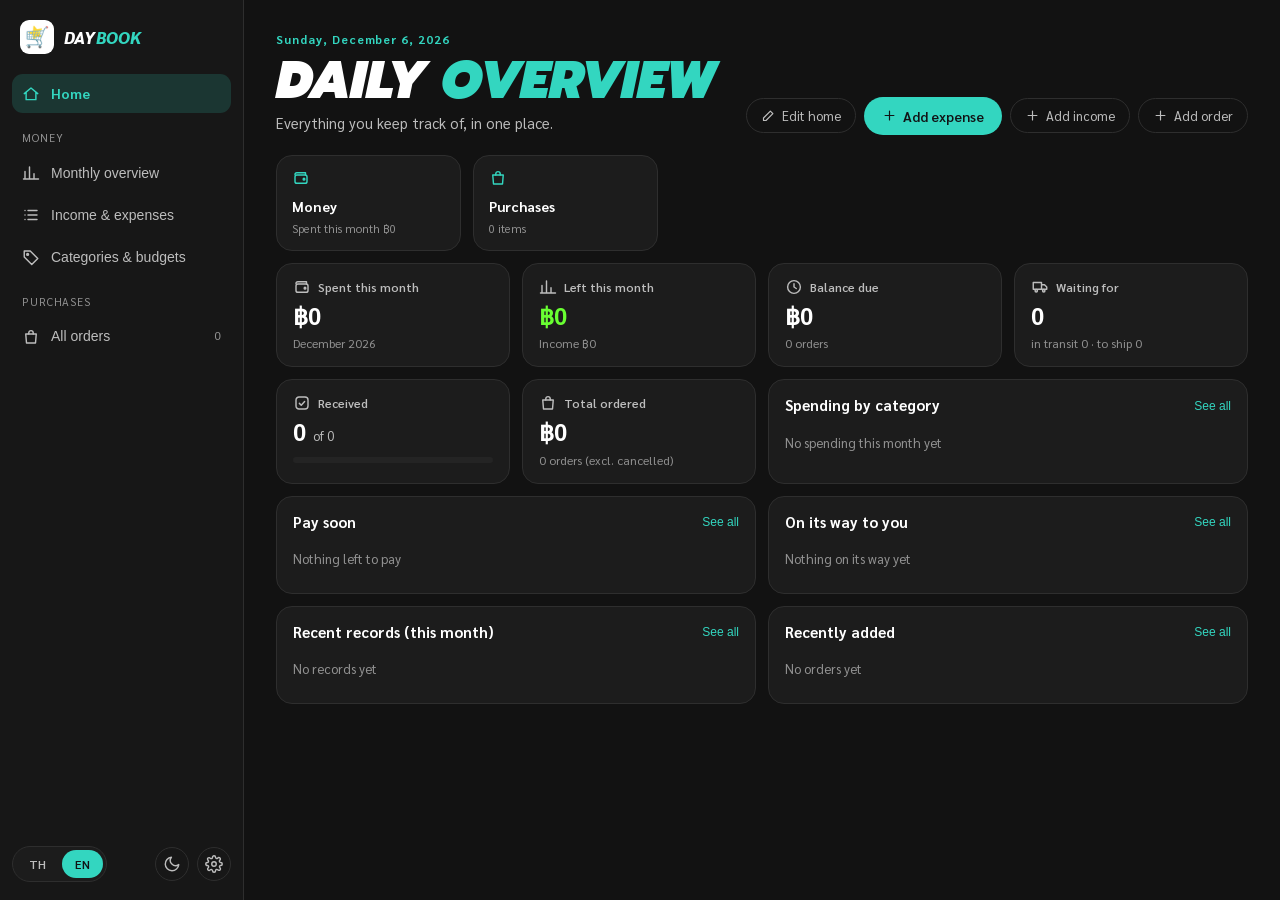
==== commit 3d1c5cfb: "Add files via upload" ====
--- a/index.html
+++ b/index.html
@@ -16,7 +16,7 @@
 <link rel="apple-touch-icon" href="icons/apple-touch-icon.png">
 <link rel="preconnect" href="https://fonts.googleapis.com">
 <link href="https://fonts.googleapis.com/css2?family=Prompt:ital,wght@0,500;0,600;0,700;1,800;1,900&family=Sarabun:wght@400;500;600&display=swap" rel="stylesheet">
-<link rel="stylesheet" href="css/app.css?v=20261026a">
+<link rel="stylesheet" href="css/app.css?v=20261028a">
 </head>
 <body>
 
@@ -31,6 +31,12 @@
  <symbol id="i-clock" viewBox="0 0 24 24"><circle cx="12" cy="12" r="8.5"/><path d="M12 7.5V12l3 2"/></symbol>
  <symbol id="i-truck" viewBox="0 0 24 24"><path d="M3 6h11v9H3zM14 9h4l3 3v3h-7"/><circle cx="7" cy="17" r="1.6"/><circle cx="17" cy="17" r="1.6"/></symbol>
  <symbol id="i-check" viewBox="0 0 24 24"><rect x="4" y="4" width="16" height="16" rx="4"/><path d="m8.5 12.5 2.5 2.5 4.5-5"/></symbol>
+ <symbol id="i-list" viewBox="0 0 24 24"><path d="M8 6h12M8 12h12M8 18h12M4 6h.01M4 12h.01M4 18h.01"/></symbol>
+ <symbol id="i-tag" viewBox="0 0 24 24"><path d="M3 12V4h8l10 10-8 8L3 12Z"/><circle cx="7.5" cy="8.5" r="1.2"/></symbol>
+ <symbol id="i-chart" viewBox="0 0 24 24"><path d="M4 20V10M10 20V4M16 20v-7M22 20H2"/></symbol>
+ <symbol id="i-arrow-in" viewBox="0 0 24 24"><path d="M12 4v13M6 12l6 6 6-6"/></symbol>
+ <symbol id="i-chev-l" viewBox="0 0 24 24"><path d="m15 5-7 7 7 7"/></symbol>
+ <symbol id="i-chev-r" viewBox="0 0 24 24"><path d="m9 5 7 7-7 7"/></symbol>
  <symbol id="i-wallet" viewBox="0 0 24 24"><path d="M4 7.5A2.5 2.5 0 0 1 6.5 5H18v3"/><rect x="4" y="8" width="16" height="11" rx="2.5"/><circle cx="16" cy="13.5" r="1.1"/></symbol>
 </defs></svg>
 
@@ -182,17 +188,33 @@
   </div>
     </section>
 
+    <!-- ===== Finance ===== -->
+    <section class="page" id="page-fin-overview" data-page="fin-overview" hidden>
+      <div class="page-title"><h2 data-i18n="navFinOverview">ภาพรวมรายเดือน</h2></div>
+      <div id="finOverviewBody"></div>
+    </section>
+    <section class="page" id="page-fin-list" data-page="fin-list" hidden>
+      <div class="page-title"><h2 data-i18n="navFinList">รายการรับ-จ่าย</h2></div>
+      <div id="finListBody"></div>
+    </section>
+    <section class="page" id="page-fin-cats" data-page="fin-cats" hidden>
+      <div class="page-title"><h2 data-i18n="navFinCats">หมวดและงบ</h2></div>
+      <div id="finCatsBody"></div>
+    </section>
+
     <!-- ===== Settings ===== -->
     <section class="page" id="page-settings" data-page="settings" hidden>
       <div class="page-title"><h2 data-i18n="navSettings">ตั้งค่า</h2></div>
       <div class="settings-lang">
-        <div class="menu-label" data-i18n="menuLang">ภาษา</div>
+        <h3 class="set-title" data-i18n="menuLang">ภาษา</h3>
         <div class="lang-toggle" role="group" aria-label="Language / ภาษา">
           <button type="button" class="lang-btn" data-lang="th">TH</button>
           <button type="button" class="lang-btn active" data-lang="en">EN</button>
         </div>
       </div>
-      <div class="settings-panel" id="settingsMenu">
+      <div class="settings-page" id="settingsMenu">
+        <section class="set-sec">
+          <h3 class="set-title" data-i18n="setAccount">บัญชีและการซิงค์</h3>
             <div id="syncSection" class="acct-block">
               <div class="acct-head" id="acctHead" hidden>
                 <span class="acct-avatar" id="acctAvatar">G</span>
@@ -214,8 +236,11 @@
               </button>
               <a class="acct-policy" href="privacy.html" target="_blank" rel="noopener" data-i18n="syncPolicyLink">นโยบายความเป็นส่วนตัว</a>
             </div>
-            <div class="menu-sep"></div>
-            <div class="menu-appearance">
+            
+        </section>
+        <section class="set-sec">
+          <h3 class="set-title" data-i18n="setAppearance">หน้าตา</h3>
+          <div class="menu-appearance">
               <div class="menu-label" data-i18n="menuMode">โหมด</div>
               <div class="mode-seg" role="group">
                 <button type="button" class="mode-btn" data-mode="light" aria-pressed="false">
@@ -230,26 +255,36 @@
               <div class="menu-label" style="margin-top:10px" data-i18n="menuPrimary">สีหลัก</div>
               <div class="color-row" id="colorRow"></div>
             </div>
-            <div class="menu-sep"></div>
-            <button class="menu-item" id="btnCustomizeHeader" role="menuitem">
+
+          <button class="menu-item" id="btnCustomizeHeader" role="menuitem">
               <svg viewBox="0 0 24 24" fill="none" stroke="currentColor" stroke-width="2"><rect x="3" y="5" width="18" height="14" rx="2"/><circle cx="8.5" cy="10" r="1.5"/><path d="m3 16 5-5 4 4 3-3 6 6"/></svg>
               <span data-i18n="customizeHeaderTooltip">ตกแต่ง Header</span>
             </button>
-            <div class="menu-sep"></div>
-            <button class="menu-item" id="btnExport" role="menuitem" data-i18n-title="exportBtnTooltip" title="บันทึกข้อมูลทั้งหมดเป็นไฟล์สำรอง">
+
+        </section>
+        <section class="set-sec">
+          <h3 class="set-title" data-i18n="setData">ข้อมูล</h3>
+          <button class="menu-item" id="btnExport" role="menuitem" data-i18n-title="exportBtnTooltip" title="บันทึกข้อมูลทั้งหมดเป็นไฟล์สำรอง">
               <svg viewBox="0 0 24 24" fill="none" stroke="currentColor" stroke-width="2" stroke-linecap="round"><path d="M12 4v11M7 10l5 5 5-5M5 20h14"/></svg>
               <span data-i18n="exportBtn">ส่งออกข้อมูล</span>
             </button>
-            <button class="menu-item" id="btnImport" role="menuitem" data-i18n-title="importBtnTooltip" title="นำเข้าไฟล์สำรองข้อมูล">
+
+          <button class="menu-item" id="btnImport" role="menuitem" data-i18n-title="importBtnTooltip" title="นำเข้าไฟล์สำรองข้อมูล">
               <svg viewBox="0 0 24 24" fill="none" stroke="currentColor" stroke-width="2" stroke-linecap="round"><path d="M12 20V9M7 14l5-5 5 5M5 4h14"/></svg>
               <span data-i18n="importBtn">นำเข้าข้อมูล</span>
             </button>
-            <input type="file" id="importFile" accept="application/json" style="display:none">
-            <div class="menu-sep"></div>
-            <button class="menu-item" id="btnHelp" role="menuitem">
+
+          <input type="file" id="importFile" accept="application/json" style="display:none">
+
+        </section>
+        <section class="set-sec">
+          <h3 class="set-title" data-i18n="setHelp">ช่วยเหลือ</h3>
+          <button class="menu-item" id="btnHelp" role="menuitem">
               <svg viewBox="0 0 24 24" fill="none" stroke="currentColor" stroke-width="2"><circle cx="12" cy="12" r="9"/><path d="M12 11v5.5M12 8v.01" stroke-linecap="round"/></svg>
               <span data-i18n="helpBtnTooltip">วิธีใช้งาน</span>
             </button>
+
+        </section>
       </div>
     </section>
 
@@ -257,6 +292,114 @@
 </div>
 
 <nav class="tabbar" id="tabbar" aria-label="Main"></nav>
+
+<!-- Finance: add / edit a record -->
+<div class="modal-overlay" id="txModalOverlay">
+  <div class="modal">
+    <div class="modal-header">
+      <h2 id="txModalTitle">รายจ่าย</h2>
+      <button class="icon-btn" id="closeTxModal" type="button" aria-label="Close"><svg width="18" height="18" viewBox="0 0 24 24" fill="none" stroke="currentColor" stroke-width="2"><path d="M18 6 6 18M6 6l12 12"/></svg></button>
+    </div>
+    <form id="txForm">
+      <div class="fseg" role="group" id="txTypeSeg">
+        <button type="button" class="fseg-btn" data-txtype="expense" data-i18n="finExpense">รายจ่าย</button>
+        <button type="button" class="fseg-btn" data-txtype="income" data-i18n="finIncome">รายรับ</button>
+      </div>
+      <div class="form-row-2">
+        <div class="form-row">
+          <label data-i18n="finAmount">จำนวนเงิน (บาท)</label>
+          <input type="number" id="fTxAmount" min="0" step="0.01" inputmode="decimal" placeholder="0" required>
+        </div>
+        <div class="form-row">
+          <label data-i18n="finDate">วันที่</label>
+          <input type="date" id="fTxDate" required>
+        </div>
+      </div>
+      <div class="form-row">
+        <label data-i18n="finCategory">หมวด</label>
+        <div class="cat-chips" id="txCatChips"></div>
+      </div>
+      <div class="form-row">
+        <label data-i18n="finNote">โน้ต (ไม่บังคับ)</label>
+        <input type="text" id="fTxNote" data-i18n-placeholder="finNotePh" placeholder="เช่น ข้าวมันไก่">
+      </div>
+      <div class="modal-footer">
+        <button type="button" class="btn-danger-text" id="btnTxDelete" data-i18n="finDelete" style="display:none;">ลบรายการนี้</button>
+        <div class="footer-right">
+          <button type="button" class="btn-secondary" id="cancelTxForm" data-i18n="cancelBtn">ยกเลิก</button>
+          <button type="submit" class="btn-primary" style="margin-left:0;" data-i18n="saveBtn">บันทึก</button>
+        </div>
+      </div>
+    </form>
+  </div>
+</div>
+
+<!-- Finance: category -->
+<div class="modal-overlay" id="catModalOverlay">
+  <div class="modal">
+    <div class="modal-header">
+      <h2 id="catModalTitle">หมวด</h2>
+      <button class="icon-btn" id="closeCatModal" type="button" aria-label="Close"><svg width="18" height="18" viewBox="0 0 24 24" fill="none" stroke="currentColor" stroke-width="2"><path d="M18 6 6 18M6 6l12 12"/></svg></button>
+    </div>
+    <form id="catForm">
+      <div class="form-row">
+        <label data-i18n="finCatName">ชื่อหมวด</label>
+        <input type="text" id="fCatName" maxlength="40">
+      </div>
+      <div class="form-row" id="catTypeRow">
+        <label data-i18n="finCatType">ประเภท</label>
+        <div class="fseg" role="group" id="catTypeSeg">
+          <button type="button" class="fseg-btn" data-cattype="expense" data-i18n="finExpense">รายจ่าย</button>
+          <button type="button" class="fseg-btn" data-cattype="income" data-i18n="finIncome">รายรับ</button>
+        </div>
+      </div>
+      <div class="form-row">
+        <label data-i18n="finCatColor">สี</label>
+        <div class="color-row cat-colors" id="catColors"></div>
+      </div>
+      <div class="form-row" id="catBudgetRow">
+        <label data-i18n="finCatBudget">งบต่อเดือน (บาท) — ถ้ามี</label>
+        <input type="number" id="fCatBudget" min="0" step="1" inputmode="decimal" data-i18n-placeholder="finCatBudgetPh" placeholder="เว้นว่างถ้าไม่ตั้งงบ">
+      </div>
+      <div class="modal-footer">
+        <button type="button" class="btn-danger-text" id="btnCatDelete" data-i18n="finCatDelete" style="display:none;">ลบหมวดนี้</button>
+        <div class="footer-right">
+          <button type="button" class="btn-secondary" id="cancelCatForm" data-i18n="cancelBtn">ยกเลิก</button>
+          <button type="submit" class="btn-primary" style="margin-left:0;" data-i18n="saveBtn">บันทึก</button>
+        </div>
+      </div>
+    </form>
+  </div>
+</div>
+
+<!-- Small dialog: amount / date -->
+<div class="modal-overlay" id="payDlgOverlay">
+  <div class="modal modal-sm">
+    <div class="modal-header">
+      <h2 id="payDlgTitle"></h2>
+      <button class="icon-btn" id="closePayDlg" type="button" aria-label="Close"><svg width="18" height="18" viewBox="0 0 24 24" fill="none" stroke="currentColor" stroke-width="2"><path d="M18 6 6 18M6 6l12 12"/></svg></button>
+    </div>
+    <form id="payDlgForm">
+      <div class="form-row" id="payDlgAmountRow">
+        <label data-i18n="finAmount">จำนวนเงิน (บาท)</label>
+        <input type="number" id="payDlgAmount" min="0" step="0.01" inputmode="decimal">
+      </div>
+      <div class="form-row">
+        <label data-i18n="finDate">วันที่</label>
+        <input type="date" id="payDlgDate" required>
+      </div>
+      <div class="modal-footer">
+        <span></span>
+        <div class="footer-right">
+          <button type="button" class="btn-secondary" id="cancelPayDlg" data-i18n="cancelBtn">ยกเลิก</button>
+          <button type="submit" class="btn-primary" style="margin-left:0;" data-i18n="saveBtn">บันทึก</button>
+        </div>
+      </div>
+    </form>
+  </div>
+</div>
+
+<div class="toast-act" id="toastAct" role="status" aria-live="polite"><span class="toast-act-msg" id="toastActMsg"></span><span class="toast-act-btns" id="toastActBtns"></span></div>
 
 <div class="quick-sheet-overlay" id="quickSheetOverlay">
   <div class="quick-sheet" role="dialog" aria-modal="true">
@@ -426,7 +569,7 @@
         <svg width="18" height="18" viewBox="0 0 24 24" fill="none" stroke="currentColor" stroke-width="2"><path d="M18 6 6 18M6 6l12 12"/></svg>
       </button>
     </div>
-<div class="help-tabs" role="tablist"><button type="button" class="help-tab active" data-help-tab="start" role="tab"><span data-i18n="hTabStart">เริ่มต้น</span></button><button type="button" class="help-tab" data-help-tab="orders" role="tab"><span data-i18n="hTabOrders">ออเดอร์</span></button><button type="button" class="help-tab" data-help-tab="find" role="tab"><span data-i18n="hTabFind">ค้นหา & ภาพรวม</span></button><button type="button" class="help-tab" data-help-tab="track" role="tab"><span data-i18n="hTabTrack">พัสดุ</span></button><button type="button" class="help-tab" data-help-tab="settings" role="tab"><span data-i18n="hTabSettings">ตั้งค่า & ซิงค์</span></button></div>
+<div class="help-tabs" role="tablist"><button type="button" class="help-tab active" data-help-tab="start" role="tab"><span data-i18n="hTabStart">เริ่มต้น</span></button><button type="button" class="help-tab" data-help-tab="orders" role="tab"><span data-i18n="hTabOrders">ออเดอร์</span></button><button type="button" class="help-tab" data-help-tab="find" role="tab"><span data-i18n="hTabFind">ค้นหา & ภาพรวม</span></button><button type="button" class="help-tab" data-help-tab="track" role="tab"><span data-i18n="hTabTrack">พัสดุ</span></button><button type="button" class="help-tab" data-help-tab="money" role="tab"><span data-i18n="hTabMoney">การเงิน</span></button><button type="button" class="help-tab" data-help-tab="settings" role="tab"><span data-i18n="hTabSettings">ตั้งค่า & ซิงค์</span></button></div>
 <div class="help-panel active" data-help-panel="start">
 <p class="hintro" data-i18n="hStartIntro">เว็บนี้ใช้จดของที่สั่งซื้อไว้ ตั้งแต่จ่ายมัดจำจนของถึงมือ เริ่มใช้ได้ใน 3 ขั้นตอน</p>
 <div class="hstep"><div class="hnum">1</div><div class="hbody"><h4 data-i18n="hS1T">กด “+ เพิ่มออเดอร์”</h4><p data-i18n="hS1D">ปุ่มอยู่มุมขวาบนของหน้า (บนมือถือเป็นปุ่มลอยมุมขวาล่าง)</p><div class="hviz"><span class="mk-btn">+ <span data-i18n="hS1B">เพิ่มออเดอร์</span></span></div></div></div>
@@ -439,16 +582,26 @@
 <div class="hstep"><div class="hnum">2</div><div class="hbody"><h4 data-i18n="hO2T">ใส่รูปสินค้า</h4><p data-i18n="hO2D">กดที่กรอบรูป ลากรูปมาวาง หรือคัดลอกรูปแล้วกด Ctrl+V ก็ได้ วางรูปใหม่ทับรูปเดิมได้เลย หรือกด “เปลี่ยนรูป” / “ลบรูป” ที่มุมรูป ถ้ามีรูปบนเว็บให้กด “ใส่ลิงก์รูป” ใต้กรอบ</p><div class="hviz"><div class="mk-drop"><svg viewBox="0 0 24 24" fill="none" stroke="currentColor" stroke-width="1.8" stroke-linecap="round" stroke-linejoin="round"><rect x="3" y="4" width="18" height="16" rx="2"/><circle cx="9" cy="10" r="1.6"/><path d="m21 16-5-5-8 8"/></svg><div class="chips"><span class="mk-chip"><span data-i18n="hO2a">คลิกเลือกไฟล์</span></span><span class="mk-chip"><span data-i18n="hO2b">ลากมาวาง</span></span><span class="mk-chip">Ctrl+V / ⌘V</span></div></div></div></div></div>
 <div class="hstep"><div class="hnum">3</div><div class="hbody"><h4 data-i18n="hO3T">รูปหลักฐาน (สลิป แคปหน้าจอ)</h4><p data-i18n="hO3D">ใส่ได้หลายรูปต่อออเดอร์ ใช้ได้ทั้ง 3 วิธีเหมือนรูปสินค้า วางต่อกันได้เรื่อยๆ กด ✕ บนรูปย่อเพื่อลบทีละรูป</p></div></div>
 <div class="hstep"><div class="hnum">4</div><div class="hbody"><h4 data-i18n="hO4T">ดู แก้ไข และลบ</h4><p data-i18n="hO4D">กดที่แถวหรือการ์ดเพื่อดูรายละเอียดเต็มและรูปหลักฐาน แล้วกด “แก้ไข” หรือ “ลบออเดอร์นี้” ได้จากตรงนั้น</p></div></div>
+<div class="hstep"><div class="hnum">5</div><div class="hbody"><h4 data-i18n="hO5T"></h4><p data-i18n="hO5D"></p></div></div>
 </div>
 <div class="help-panel" data-help-panel="find">
 <div class="hstep"><div class="hnum">1</div><div class="hbody"><h4 data-i18n="hF1T">ไอคอนบนแถบด้านบน</h4><p data-i18n="hF1D">ค้นหาจากชื่อสินค้า ร้านค้า หรือโน้ต เรียงตามใหม่สุด/เก่าสุด/สถานะ กรองตามปี และสลับมุมมองได้ ไอคอนจัดกลุ่มใช้เปิด/ปิดหัวข้อกลุ่ม (กดหัวกลุ่มเพื่อพับ/ขยาย) ไอคอนติ๊กถูกใช้เลือกหลายรายการเพื่อลบพร้อมกัน (แตะรายการที่ต้องการหรือกด “เลือกทั้งหมด” แล้วกดลบ) ค่าเริ่มต้นคือมุมมองรายการ</p><div class="hviz"><div class="mk-tools"><div class="mk-tool"><div class="ic"><svg width="16" height="16" viewBox="0 0 24 24" fill="none" stroke="currentColor" stroke-width="2"><circle cx="11" cy="11" r="7"/><path d="m21 21-4.3-4.3"/></svg></div><span data-i18n="hT1">ค้นหา</span></div><div class="mk-tool"><div class="ic"><svg width="16" height="16" viewBox="0 0 24 24" fill="none" stroke="currentColor" stroke-width="2" stroke-linecap="round"><path d="M4 6h16M4 12h10M4 18h16"/><circle cx="19" cy="12" r="1.6" fill="currentColor"/></svg></div><span data-i18n="hT2">จัดกลุ่มตามสถานะ</span></div><div class="mk-tool"><div class="ic"><svg width="16" height="16" viewBox="0 0 24 24" fill="none" stroke="currentColor" stroke-width="2" stroke-linecap="round"><path d="M8 6h13M8 12h13M8 18h13"/><circle cx="3.5" cy="6" r="1" fill="currentColor"/><circle cx="3.5" cy="12" r="1" fill="currentColor"/><circle cx="3.5" cy="18" r="1" fill="currentColor"/></svg></div><span data-i18n="hT3">รายการ / การ์ด</span></div><div class="mk-tool"><div class="ic"><svg width="16" height="16" viewBox="0 0 24 24" fill="none" stroke="currentColor" stroke-width="2"><path d="M3 7h11M3 12h7M3 17h4"/><path d="m17 4 4 4-4 4M21 8H10"/></svg></div><span data-i18n="hT4">เรียงลำดับ</span></div><div class="mk-tool"><div class="ic"><svg width="16" height="16" viewBox="0 0 24 24" fill="none" stroke="currentColor" stroke-width="2"><rect x="3" y="4" width="18" height="17" rx="2"/><path d="M3 9h18M8 2v4M16 2v4"/></svg></div><span data-i18n="hT5">กรองตามปี</span></div></div></div></div></div>
 <div class="hstep"><div class="hnum">2</div><div class="hbody"><h4 data-i18n="hF2T">กรองตามสถานะ</h4><p data-i18n="hF2D">แผงด้านขวา (บนมือถือคือแถบชิปใต้สรุป) กดสถานะไหนก็เห็นเฉพาะสถานะนั้น กดซ้ำหรือกด “ทั้งหมด” เพื่อกลับมาดูทุกรายการ</p><div class="hviz"><div class="mk-flow"><span class="mk-pill" style="border-color:var(--status-deposit)"><i style="background:var(--status-deposit)"></i><span data-i18n="statusDeposit">มัดจำแล้ว</span></span><span class="mk-pill" style="border-color:var(--status-full)"><i style="background:var(--status-full)"></i><span data-i18n="statusFull">จ่ายเต็มแล้ว</span></span><span class="mk-pill" style="border-color:var(--status-received)"><i style="background:var(--status-received)"></i><span data-i18n="statusReceived">ได้รับแล้ว</span></span></div></div></div></div>
 <div class="hstep"><div class="hnum">3</div><div class="hbody"><h4 data-i18n="hF3T">อ่านแผงสรุป</h4><p data-i18n="hF3D">“ได้รับแล้ว” คือจำนวนที่ถึงมือแล้วจากทั้งหมด “ค้างชำระ” คือยอดที่ยังต้องจ่าย “ยอดรวม” คือยอดที่จ่ายไปแล้ว ไม่นับออเดอร์ที่ยกเลิกและรายการอยากได้</p></div></div>
+<div class="hstep"><div class="hnum">4</div><div class="hbody"><h4 data-i18n="hF4T"></h4><p data-i18n="hF4D"></p></div></div>
 </div>
 <div class="help-panel" data-help-panel="track">
 <div class="hstep"><div class="hnum">1</div><div class="hbody"><h4 data-i18n="hK1T">ใส่เลขพัสดุ</h4><p data-i18n="hK1D">เปิดรายละเอียดออเดอร์ เลือกขนส่ง ใส่เลขพัสดุ แล้วกดบันทึก (แก้ทีหลังได้จากปุ่ม “แก้ไข”)</p></div></div>
 <div class="hstep"><div class="hnum">2</div><div class="hbody"><h4 data-i18n="hK2T">กด “ติดตามพัสดุ”</h4><p data-i18n="hK2D">ปุ่มจะเปิดเว็บของขนส่งนั้น และใต้ปุ่มจะบอกชื่อเว็บให้เห็นก่อนกด</p><div class="hviz"><div class="mk-track"><div class="n">TH47A9B3C2D1E <span>(Flash Express)</span></div><span class="mk-btn sm"><span data-i18n="hK2a">ติดตามพัสดุ</span></span><div class="dest"><span data-i18n="hK2b">กดแล้วจะเปิดเว็บ:</span> <b>www.flashexpress.co.th</b></div></div></div></div></div>
 <div class="hstep"><div class="hnum">3</div><div class="hbody"><h4 data-i18n="hK3T">ถ้าเว็บขนส่งใส่เลขให้ไม่ได้</h4><p data-i18n="hK3D">Kerry, Flash, J&T และ Ninja Van: ระบบคัดลอกเลขพัสดุให้อัตโนมัติ แค่กด Ctrl+V ในช่องค้นหา ส่วนขนส่งที่ไม่มีในรายการ (“อื่นๆ”) จะเปิด 17TRACK ซึ่งเป็นเว็บกลางรวมหลายขนส่ง อาจมีหน้ายืนยันคุกกี้หรือขอให้ล็อกอิน ปิดหรือข้ามได้</p></div></div>
+</div>
+<div class="help-panel" data-help-panel="money">
+<div class="hstep"><div class="hnum">1</div><div class="hbody"><h4 data-i18n="hM1T"></h4><p data-i18n="hM1D"></p></div></div>
+<div class="hstep"><div class="hnum">2</div><div class="hbody"><h4 data-i18n="hM2T"></h4><p data-i18n="hM2D"></p></div></div>
+<div class="hstep"><div class="hnum">3</div><div class="hbody"><h4 data-i18n="hM3T"></h4><p data-i18n="hM3D"></p></div></div>
+<div class="hstep"><div class="hnum">4</div><div class="hbody"><h4 data-i18n="hM4T"></h4><p data-i18n="hM4D"></p></div></div>
+<div class="hstep"><div class="hnum">5</div><div class="hbody"><h4 data-i18n="hM5T"></h4><p data-i18n="hM5D"></p></div></div>
+<div class="hstep"><div class="hnum">6</div><div class="hbody"><h4 data-i18n="hM6T"></h4><p data-i18n="hM6D"></p></div></div>
 </div>
 <div class="help-panel" data-help-panel="settings">
 <div class="hstep"><div class="hnum">1</div><div class="hbody"><h4 data-i18n="hSy1T">ล็อกอินด้วย Google เพื่อใช้หลายเครื่อง (ไม่บังคับ)</h4><p data-i18n="hSy1D">จะใช้แบบไม่ล็อกอินก็ได้ ข้อมูลเก็บในเครื่องนี้ แต่ถ้าอยากเห็นข้อมูลชุดเดียวกันทั้งมือถือและคอม ให้กด “ล็อกอินด้วย Google” ในเมนูเฟือง ข้อมูลจะถูกเก็บเป็นไฟล์ในโฟลเดอร์ลับของแอปใน Google Drive ของคุณเอง แอปเข้าถึงไฟล์อื่นของคุณไม่ได้ เมนูจะแสดงอีเมลของบัญชีที่ล็อกอินอยู่</p><p><a class="plink" href="privacy.html" target="_blank" rel="noopener" data-i18n="syncPolicyLinkLong">อ่านนโยบายความเป็นส่วนตัว</a></p><div class="hviz"><span class="mk-btn"><span data-i18n="syncConnect">เชื่อมต่อ Google Drive</span></span></div></div></div>
@@ -512,25 +665,28 @@
 
 <div class="toast" id="toast"></div>
 
-<script src="js/config.js?v=20261026a"></script>
-<script src="js/i18n-data.js?v=20261026a"></script>
-<script src="js/state.js?v=20261026a"></script>
-<script src="js/i18n.js?v=20261026a"></script>
-<script src="js/appearance.js?v=20261026a"></script>
-<script src="js/header.js?v=20261026a"></script>
-<script src="js/storage.js?v=20261026a"></script>
-<script src="js/utils.js?v=20261026a"></script>
-<script src="js/images.js?v=20261026a"></script>
-<script src="js/render.js?v=20261026a"></script>
-<script src="js/order-form.js?v=20261026a"></script>
-<script src="js/bulk.js?v=20261026a"></script>
-<script src="js/detail.js?v=20261026a"></script>
-<script src="js/data-io.js?v=20261026a"></script>
-<script src="js/optimize.js?v=20261026a"></script>
-<script src="js/sync.js?v=20261026a"></script>
-<script src="js/router.js?v=20261026a"></script>
-<script src="js/home.js?v=20261026a"></script>
-<script src="js/main.js?v=20261026a"></script>
-<script src="js/pwa.js?v=20261026a"></script>
+<script src="js/config.js?v=20261028a"></script>
+<script src="js/i18n-data.js?v=20261028a"></script>
+<script src="js/state.js?v=20261028a"></script>
+<script src="js/i18n.js?v=20261028a"></script>
+<script src="js/appearance.js?v=20261028a"></script>
+<script src="js/header.js?v=20261028a"></script>
+<script src="js/storage.js?v=20261028a"></script>
+<script src="js/utils.js?v=20261028a"></script>
+<script src="js/images.js?v=20261028a"></script>
+<script src="js/render.js?v=20261028a"></script>
+<script src="js/order-form.js?v=20261028a"></script>
+<script src="js/bulk.js?v=20261028a"></script>
+<script src="js/detail.js?v=20261028a"></script>
+<script src="js/data-io.js?v=20261028a"></script>
+<script src="js/optimize.js?v=20261028a"></script>
+<script src="js/sync.js?v=20261028a"></script>
+<script src="js/router.js?v=20261028a"></script>
+<script src="js/home.js?v=20261028a"></script>
+<script src="js/finance-data.js?v=20261028a"></script>
+<script src="js/finance-sync.js?v=20261028a"></script>
+<script src="js/finance-ui.js?v=20261028a"></script>
+<script src="js/main.js?v=20261028a"></script>
+<script src="js/pwa.js?v=20261028a"></script>
 </body>
 </html>
--- a/css/app.css
+++ b/css/app.css
@@ -14,6 +14,7 @@
     --on-accent: #111315;
     --on-color: #111315;
     --due-ink: #ff953d;
+    --ok-ink: #69ff32;
     --status-deposit: #ff953d;
     --status-full: #3db4ff;
     --status-shipping: #a348ff;
@@ -51,6 +52,7 @@
     --on-accent: #ffffff;
     --on-color: #111315;
     --due-ink: #ec6300;
+    --ok-ink: #1f8a0a;
     --status-deposit: #ffab66;
     --status-full: #66c4ff;
     --status-shipping: #ba75ff;
@@ -849,9 +851,15 @@
   .quick-item:hover{ background: var(--surface-alt); }
 
   /* Settings page */
-  .settings-panel{ max-width:560px; margin-top:16px; background:var(--surface); border:1px solid var(--border); border-radius:14px; padding:6px; }
-  .settings-lang{ display:none; margin-top:16px; }
-  .settings-lang .menu-label{ margin-left:0; }
+  .settings-page{ max-width:640px; margin-top:8px; }
+  .set-sec{ padding:18px 0 8px; border-top:1px solid var(--border); }
+  .set-sec:first-child{ border-top:none; }
+  .set-title{ font-family:var(--font-body); font-size:12px; font-weight:700; letter-spacing:.08em; text-transform:uppercase; color:var(--text-faint); margin:0 0 8px; }
+  .set-sec .menu-item{ padding:11px 4px; border-radius:10px; font-size:14.5px; }
+  .set-sec .menu-appearance, .set-sec .acct-block{ padding-left:0; padding-right:0; }
+  .set-sec .menu-note, .set-sec .acct-hint, .set-sec .acct-policy{ margin-left:4px; margin-right:4px; }
+  .set-sec .acct-head{ padding-left:4px; }
+  .settings-lang{ display:none; margin-top:16px; padding-bottom:6px; }
   .settings-lang .lang-toggle{ display:inline-flex; }
 
   /* Home */
@@ -930,3 +938,93 @@
     .toast{ bottom: calc(var(--tabbar-h) + 18px); }
     .bulk-bar{ bottom: calc(var(--tabbar-h) + 14px); }
   }
+
+
+  /* ===================== Finance ===================== */
+  .up{ color: var(--ok-ink); }
+  .fseg{ display:inline-flex; gap:4px; padding:3px; background: var(--surface-alt); border:1px solid var(--border); border-radius:10px; margin-bottom:14px; }
+  .fin-select{ width:auto; min-width:150px; max-width:100%; }
+  .fseg-btn{ white-space:nowrap; border:none; background:none; color: var(--text-muted); padding:7px 16px; border-radius:8px; font:inherit; font-size:13.5px; font-weight:600; cursor:pointer; }
+  .fseg-btn.on{ background: var(--surface); color: var(--text); box-shadow: 0 1px 3px rgba(0,0,0,.25); }
+  .modal-sm{ max-width: 380px; }
+  .cat-chips{ display:flex; flex-wrap:wrap; gap:8px; }
+  .cat-chip{ display:inline-flex; align-items:center; gap:7px; padding:7px 13px; border-radius:999px; border:1px solid var(--border); background: var(--surface); color: var(--text); font:inherit; font-size:13px; cursor:pointer; }
+  .cat-chip i, .fbar-name i, .fleg i{ width:9px; height:9px; border-radius:50%; display:inline-block; flex:0 0 9px; }
+  .cat-chip.on{ border-color: var(--accent); background: var(--accent-soft); font-weight:700; }
+  .cat-colors{ justify-content:flex-start; gap:10px; flex-wrap:wrap; }
+
+  .fin-toolbar{ display:flex; align-items:center; justify-content:space-between; gap:12px; flex-wrap:wrap; margin-top:16px; }
+  .fin-monthnav{ display:flex; align-items:center; gap:10px; }
+  .fin-monthnav b{ font-size:16px; min-width:120px; text-align:center; }
+  .fin-addbtns{ display:flex; gap:8px; }
+  .fin-stats{ display:grid; grid-template-columns:repeat(3,minmax(0,1fr)); gap:12px; margin-top:14px; }
+  .fin-grid{ display:grid; grid-template-columns: 1.15fr 1fr; gap:12px; margin-top:12px; }
+  .fin-recent{ margin-top:12px; }
+  .hw-h{ margin:0 0 10px !important; }
+  .fbars{ display:flex; flex-direction:column; gap:4px; }
+  .fbar{ display:grid; grid-template-columns: minmax(80px,120px) 1fr auto; gap:10px; align-items:center; padding:6px 0; border:none; background:none; color:inherit; font:inherit; font-size:12.5px; text-align:left; cursor:pointer; }
+  .fbar-name{ display:flex; align-items:center; gap:7px; overflow:hidden; text-overflow:ellipsis; white-space:nowrap; }
+  .fbar-track{ height:9px; border-radius:99px; background: var(--surface-alt); overflow:hidden; display:block; }
+  .fbar-track i{ display:block; height:100%; border-radius:99px; }
+  .fbar-v{ text-align:right; color: var(--text-muted); white-space:nowrap; font-weight:600; }
+  .fbar-v small{ display:block; font-weight:400; font-size:10.5px; color: var(--text-faint); }
+  .fbar.over .fbar-v{ color: var(--due-ink); }
+  .fchart{ display:flex; align-items:flex-end; gap:8px; height:150px; padding-top:6px; }
+  .fcol{ flex:1; display:flex; flex-direction:column; align-items:center; gap:6px; height:100%; border:none; background:none; color: var(--text-faint); font:inherit; cursor:pointer; padding:0; }
+  .fcol-bars{ flex:1; width:100%; display:flex; align-items:flex-end; justify-content:center; gap:3px; }
+  .fcol-bars i{ width:35%; max-width:18px; border-radius:4px 4px 0 0; min-height:2px; display:block; }
+  .fcol-bars .inc, .fleg .inc{ background: var(--status-received); }
+  .fcol-bars .exp, .fleg .exp{ background: var(--accent); }
+  .fcol-l{ font-size:11px; }
+  .fcol.on .fcol-l{ color: var(--accent-ink); font-weight:700; }
+  .fcol:not(.on) .fcol-bars{ opacity:.55; }
+  .fleg{ display:flex; gap:16px; margin-top:10px; font-size:11.5px; color: var(--text-muted); }
+  .fleg span{ display:inline-flex; align-items:center; gap:6px; }
+  .fin-filters{ display:flex; align-items:center; gap:10px; flex-wrap:wrap; margin-top:14px; }
+  .fin-filters .fseg{ margin-bottom:0; }
+  .fin-sum{ display:flex; gap:18px; flex-wrap:wrap; font-size:13px; color: var(--text-muted); margin:12px 0 4px; }
+  .fin-sum b{ color: var(--text); }
+  .fin-sum b.up{ color: var(--ok-ink); }
+  .fin-day{ font-size:12px; font-weight:600; color: var(--text-faint); margin:16px 0 4px; letter-spacing:.02em; }
+  .frow{ display:flex; align-items:center; gap:12px; width:100%; padding:11px 4px; border:none; border-top:1px solid var(--border); background:none; color:inherit; font:inherit; text-align:left; cursor:pointer; }
+  .fin-day + .frow, .hw > .frow:first-of-type, .hw-body > .frow:first-child, .fin-catsec .fin-cathead + .frow{ border-top:none; }
+  .frow:hover{ background: var(--surface-alt); }
+  .frow-dot{ width:10px; height:10px; border-radius:50%; flex:0 0 10px; }
+  .frow-main{ min-width:0; flex:1; display:flex; flex-direction:column; }
+  .frow-t{ font-size:14px; font-weight:600; overflow:hidden; text-overflow:ellipsis; white-space:nowrap; }
+  .frow-s{ font-size:11.5px; color: var(--text-faint); margin-top:1px; }
+  .frow-r{ font-size:14px; font-weight:700; white-space:nowrap; display:flex; align-items:center; }
+  .frow-r .ic{ color: var(--text-faint); width:16px; height:16px; flex-basis:16px; }
+  .fin-catsec{ margin-top:18px; max-width:640px; }
+  .fin-cathead{ display:flex; align-items:center; justify-content:space-between; margin-bottom:4px; }
+  .fin-cathead h3{ font-size:15px; font-weight:700; font-family:var(--font-body); }
+  .fin-hint{ color: var(--text-muted); font-size:13px; margin:10px 0 0; max-width:640px; }
+  #finListBody, #finCatsBody{ padding-bottom: 12px; }
+  #finListBody .frow, #finListBody .fin-day{ max-width: 760px; }
+
+  .toast-act{
+    position:fixed; left:50%; bottom:24px; transform: translateX(-50%) translateY(20px); z-index:310; opacity:0; pointer-events:none; transition: all .2s;
+    display:flex; align-items:center; gap:14px; max-width: calc(100vw - 24px); padding:10px 12px 10px 18px;
+    background: var(--text); color: var(--bg); border-radius:999px; font-size:13.5px; font-weight:500;
+  }
+  .toast-act.show{ opacity:1; pointer-events:auto; transform: translateX(-50%) translateY(0); }
+  .toast-act-btns{ display:flex; gap:6px; flex-shrink:0; }
+  .toast-act-btns button{ border:none; background: color-mix(in srgb, var(--bg) 18%, transparent); color: var(--bg); padding:6px 12px; border-radius:999px; font:inherit; font-size:12.5px; font-weight:700; cursor:pointer; }
+  .detail-pays{ margin-top:16px; padding-top:12px; border-top:1px solid var(--border); }
+  .detail-pays .k{ font-size:12px; color: var(--text-faint); margin-bottom:6px; }
+  .pay-line{ display:flex; align-items:center; gap:10px; padding:5px 0; font-size:13.5px; flex-wrap:wrap; }
+  .pay-line .pay-d{ color: var(--text-muted); margin-right:auto; font-size:12.5px; }
+  .link-btn{ background:none; border:none; color: var(--accent-ink); font:inherit; font-size:12px; cursor:pointer; text-decoration:underline; padding:0; }
+  .pay-refund{ margin-top:8px; }
+
+  @media (max-width: 899px){
+    .fin-grid{ grid-template-columns:1fr; }
+    .fin-stats{ grid-template-columns: repeat(2,minmax(0,1fr)); gap:10px; }
+    .fin-stats .hw:first-child{ grid-column: span 2; }
+    .fin-addbtns{ display:none; }
+    .fseg-btn{ padding:7px 12px; }
+    .fin-toolbar{ margin-top:10px; }
+    .toast-act{ bottom: calc(var(--tabbar-h) + 18px); }
+    .fbar{ grid-template-columns: minmax(70px,100px) 1fr auto; gap:8px; }
+  }
+  #payDlgOverlay{ z-index:140; }
